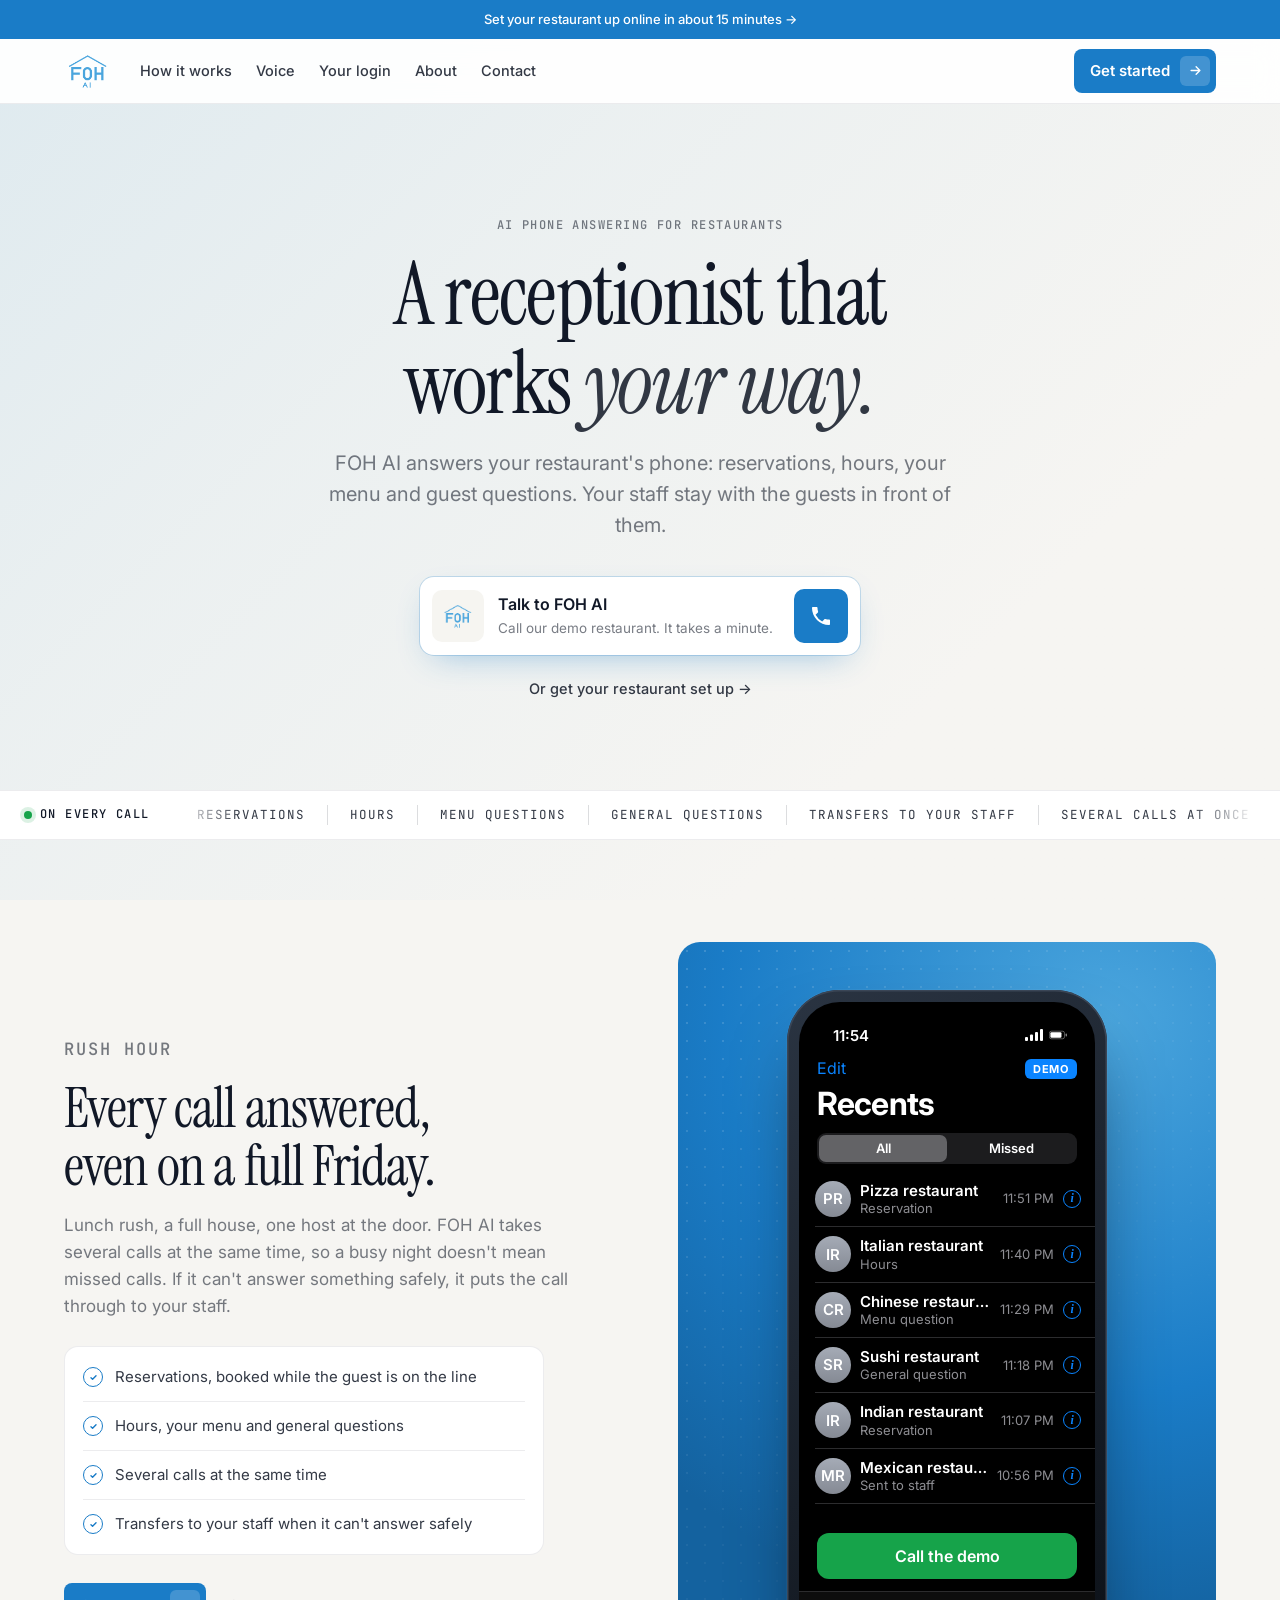
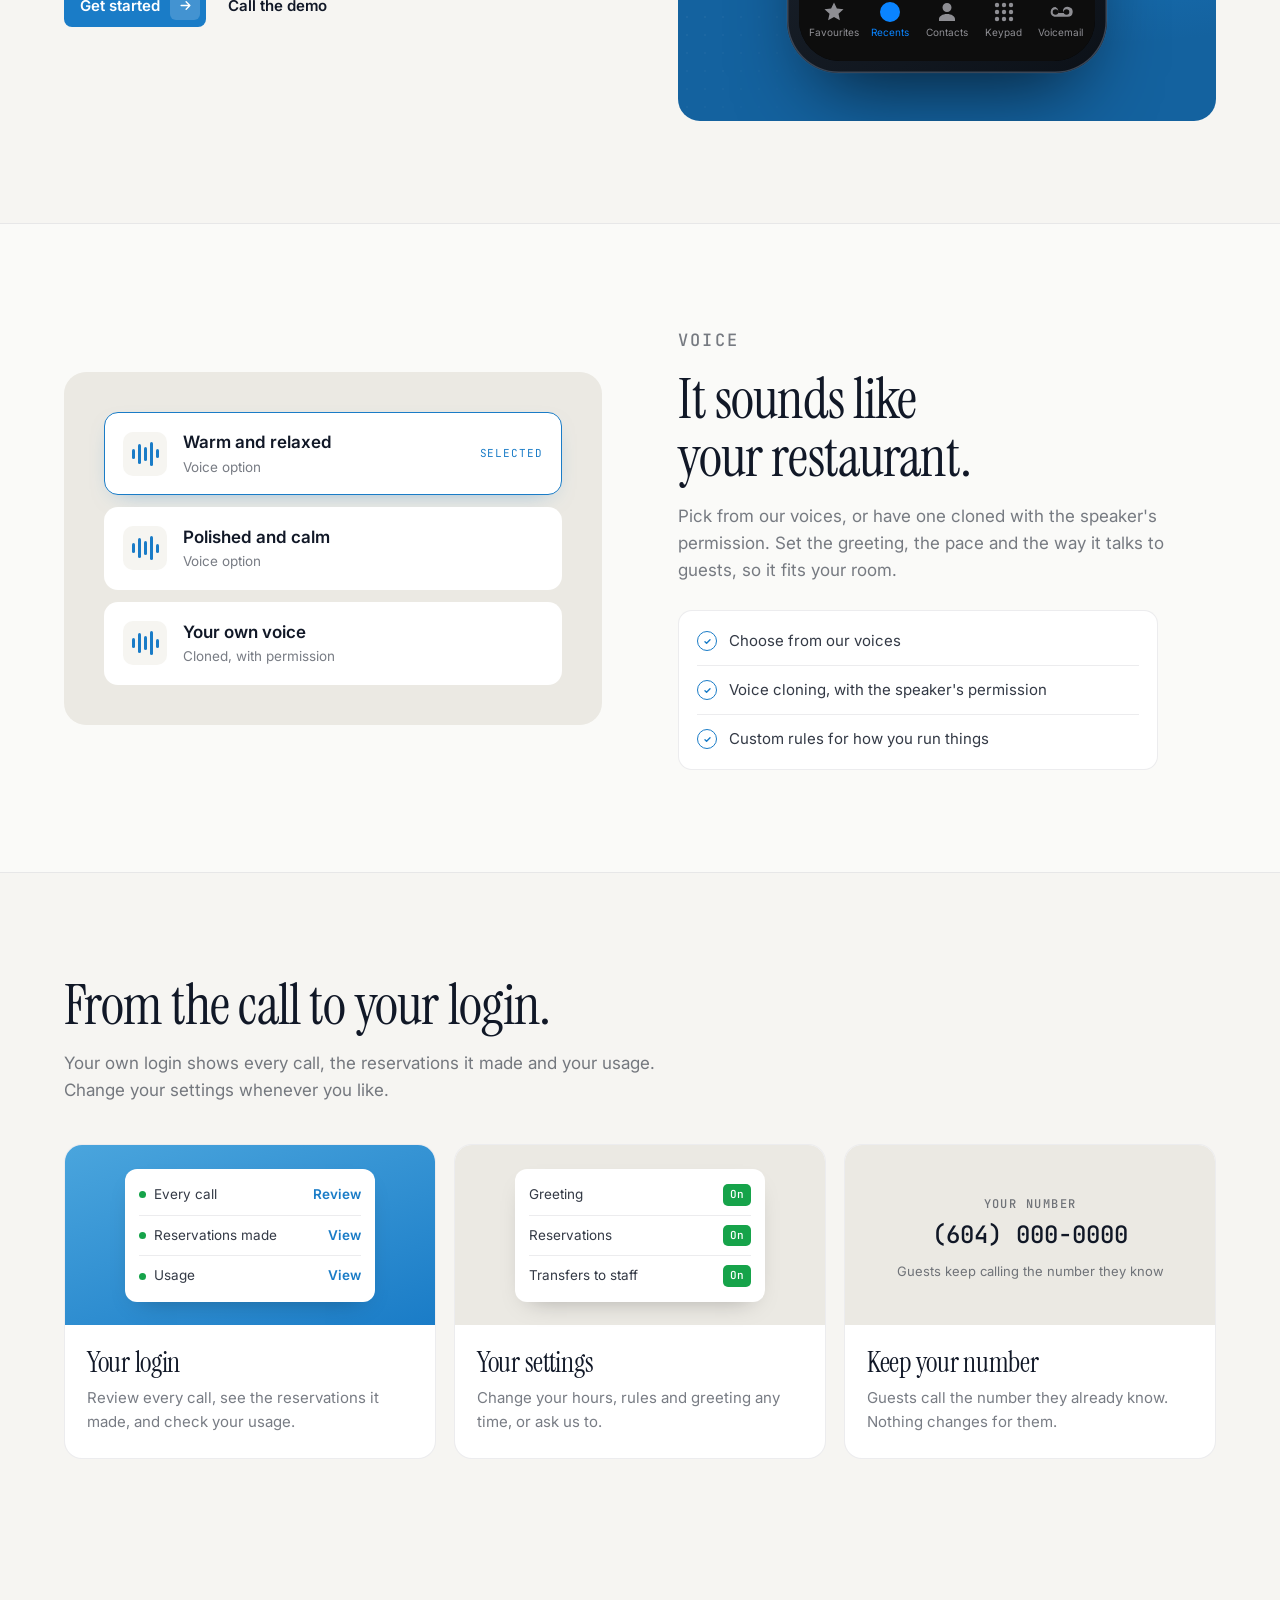
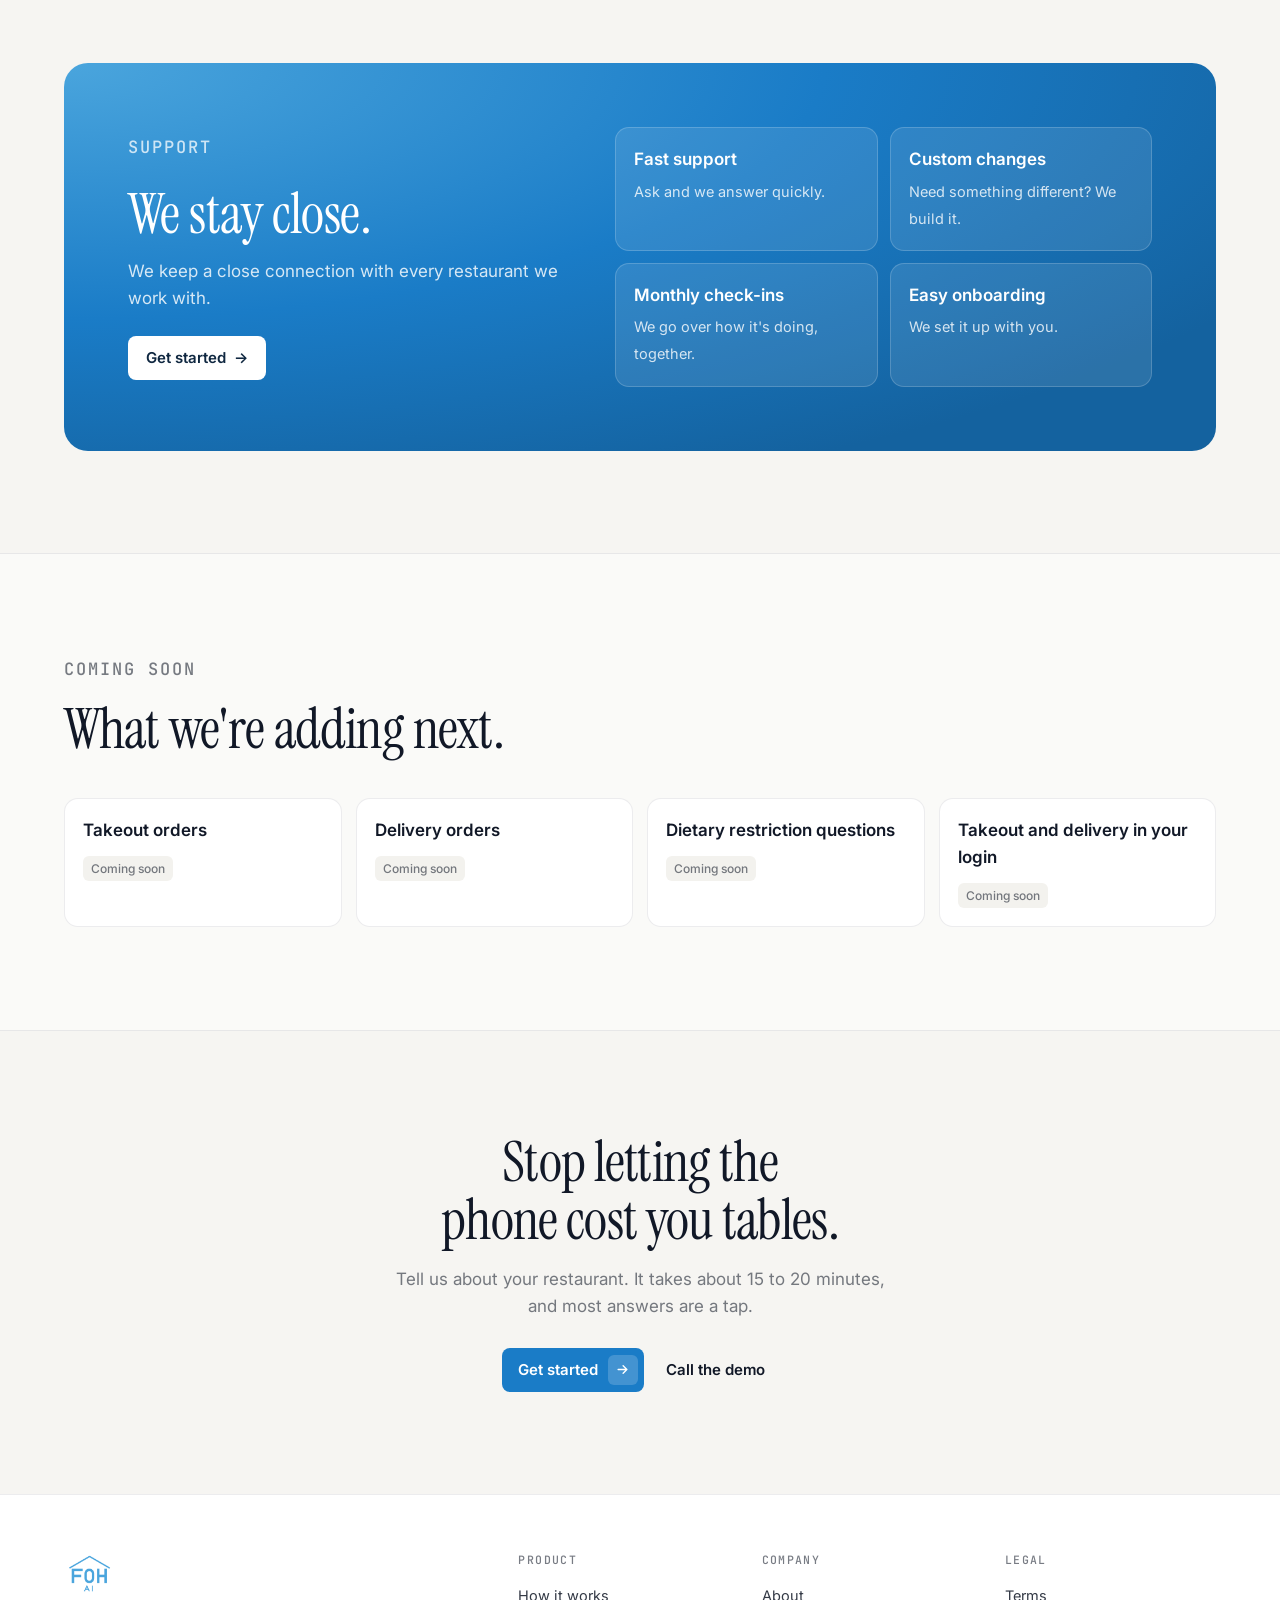
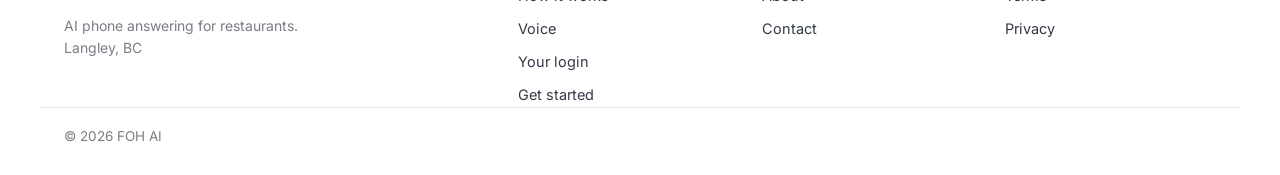
==== index.html @ 963e2838 "Homepage redesign after Maple: centred hero with a call card, running line, rows with check cards be" ====
<!doctype html>
<html lang="en">
<head>
<meta charset="utf-8">
<meta name="viewport" content="width=device-width, initial-scale=1, viewport-fit=cover">
<title>FOH AI | AI phone answering for restaurants</title>
<meta name="description" content="FOH AI answers your restaurant's phone: reservations, hours, your menu and guest questions, in a voice that fits your room, so your staff can focus on the guests in front of them.">
<link rel="icon" type="image/png" href="favicon.png">
<meta property="og:title" content="FOH AI | AI phone answering for restaurants">
<meta property="og:description" content="Reservations, hours, your menu and guest questions, answered every time the phone rings.">
<meta property="og:image" content="https://fohreceptionist.com/logo.png">
<meta name="theme-color" content="#f6f5f2">
<link rel="preconnect" href="https://fonts.googleapis.com">
<link rel="preconnect" href="https://fonts.gstatic.com" crossorigin>
<link rel="stylesheet" href="https://fonts.googleapis.com/css2?family=Inter:wght@300;400;500;600;700&family=JetBrains+Mono:wght@400;500&display=swap">
<link rel="stylesheet" href="style.css">
<link rel="stylesheet" href="home.css">
<script src="tune.js"></script>
</head>
<body class="home">

<a class="announce" href="onboarding.html">Set your restaurant up online in about 15 minutes <span aria-hidden="true">→</span></a>

<header class="hd">
  <div class="hd-in">
    <a class="logo" href="/"><img src="logo-blue.png" alt="FOH AI" width="84" height="70"></a>
    <nav class="hd-nav" id="siteNav" aria-label="Main">
      <a href="#how">How it works</a>
      <a href="#voice">Voice</a>
      <a href="#login">Your login</a>
      <a href="about.html">About</a>
      <a href="contact.html">Contact</a>
    </nav>
    <a class="b-blue hd-cta" href="onboarding.html">Get started <span class="arw" aria-hidden="true"><svg viewBox="0 0 24 24"><path d="M5 12h14M13 6l6 6-6 6"/></svg></span></a>
    <button class="hd-menu" id="menuBtn" type="button" aria-controls="siteNav" aria-expanded="false" aria-label="Open menu"><svg viewBox="0 0 24 24" aria-hidden="true"><path d="M4 7h16M4 12h16M4 17h16"/></svg></button>
  </div>
</header>

<main>
<!-- hero: centred, with the demo card under it -->
<section class="h-hero">
  <div class="in">
    <p class="mono-label">AI phone answering for restaurants</p>
    <h1>A receptionist that works <em>your way.</em></h1>
    <p class="h-sub">FOH AI answers your restaurant's phone: reservations, hours, your menu and guest questions. Your staff stay with the guests in front of them.</p>
    <div class="demo-card">
      <span class="demo-ico" aria-hidden="true"><img src="logo-blue.png" alt="" width="84" height="70"></span>
      <span class="demo-txt"><b>Talk to FOH AI</b><small>Call our demo restaurant. It takes a minute.</small></span>
      <a class="demo-go" data-demo-call href="tel:+17786525367" aria-label="Call the demo"><svg viewBox="0 0 24 24" aria-hidden="true"><path d="M6.6 10.8a15.1 15.1 0 0 0 6.6 6.6l2.2-2.2c.3-.3.7-.4 1-.2 1.1.4 2.3.6 3.6.6.6 0 1 .4 1 1V20c0 .6-.4 1-1 1A17 17 0 0 1 3 4c0-.6.4-1 1-1h3.5c.6 0 1 .4 1 1 0 1.3.2 2.5.6 3.6.1.3 0 .7-.2 1z"/></svg></a>
    </div>
    <a class="h-link" href="onboarding.html">Or get your restaurant set up <span aria-hidden="true">→</span></a>
  </div>
</section>

<!-- what it handles, in a running line -->
<div class="ticker" aria-label="What FOH AI handles">
  <span class="mono-label tk-title"><i aria-hidden="true"></i>On every call</span>
  <div class="tk-track"><div class="tk-run">
    <span>Reservations</span><span>Hours</span><span>Menu questions</span><span>General questions</span><span>Transfers to your staff</span><span>Several calls at once</span>
    <span aria-hidden="true">Reservations</span><span aria-hidden="true">Hours</span><span aria-hidden="true">Menu questions</span><span aria-hidden="true">General questions</span><span aria-hidden="true">Transfers to your staff</span><span aria-hidden="true">Several calls at once</span>
  </div></div>
</div>

<!-- 1: every call, with the demo phone on a blue panel -->
<section class="row-sec" id="how">
  <div class="in two">
    <div class="copy">
      <p class="mono-label">Rush hour</p>
      <h2>Every call answered, even on a full Friday.</h2>
      <p>Lunch rush, a full house, one host at the door. FOH AI takes several calls at the same time, so a busy night doesn't mean missed calls. If it can't answer something safely, it puts the call through to your staff.</p>
      <ul class="check-card">
        <li>Reservations, booked while the guest is on the line</li>
        <li>Hours, your menu and general questions</li>
        <li>Several calls at the same time</li>
        <li>Transfers to your staff when it can't answer safely</li>
      </ul>
      <div class="btn-row"><a class="b-blue" href="onboarding.html">Get started <span class="arw" aria-hidden="true"><svg viewBox="0 0 24 24"><path d="M5 12h14M13 6l6 6-6 6"/></svg></span></a><a class="b-plain" data-demo-call href="tel:+17786525367">Call the demo</a></div>
    </div>

    <div class="blue-panel">
      <div class="phone" role="group" aria-label="Demo phone">
        <div class="screen">
          <div class="status" aria-hidden="true">
            <span class="clock">9:41</span>
            <span class="icons">
              <svg viewBox="0 0 18 12"><rect x="0" y="8" width="3" height="4" rx="1"/><rect x="5" y="5.5" width="3" height="6.5" rx="1"/><rect x="10" y="3" width="3" height="9" rx="1"/><rect x="15" y="0" width="3" height="12" rx="1"/></svg>
              <svg viewBox="0 0 26 12"><rect x=".5" y=".5" width="22" height="11" rx="3" fill="none" stroke="#fff" stroke-opacity=".5"/><rect x="2" y="2" width="16" height="8" rx="1.6"/><rect x="24" y="4" width="2" height="4" rx="1" fill-opacity=".5"/></svg>
            </span>
          </div>
          <div class="view recents" id="viewRecents">
            <div class="rec-top"><span class="edit" aria-hidden="true">Edit</span><span class="demo-pill">Demo</span></div>
            <div class="rec-title">Recents</div>
            <div class="seg" aria-hidden="true"><span class="on">All</span><span>Missed</span></div>
            <ul class="calls" id="calls" aria-label="Recent calls"></ul>
            <div class="call-cta"><a class="btn" id="callDemo" data-demo-call href="tel:+17786525367">Call the demo</a></div>
            <div class="tabbar" aria-hidden="true">
              <span><svg viewBox="0 0 24 24"><path d="m12 2.5 2.9 6 6.6.7-5 4.5 1.4 6.5L12 17l-5.9 3.2 1.4-6.5-5-4.5 6.6-.7z"/></svg>Favourites</span>
              <span class="on"><svg viewBox="0 0 24 24"><path d="M12 2a10 10 0 1 0 0 20 10 10 0 0 0 0-20zm1 10.6V6h-2v7.4l5.1 3.1 1-1.7z"/></svg>Recents</span>
              <span><svg viewBox="0 0 24 24"><path d="M12 12a4.5 4.5 0 1 0 0-9 4.5 4.5 0 0 0 0 9zm0 2c-4.4 0-8 2.2-8 5v2h16v-2c0-2.8-3.6-5-8-5z"/></svg>Contacts</span>
              <span><svg viewBox="0 0 24 24"><circle cx="5" cy="5" r="2.2"/><circle cx="12" cy="5" r="2.2"/><circle cx="19" cy="5" r="2.2"/><circle cx="5" cy="12" r="2.2"/><circle cx="12" cy="12" r="2.2"/><circle cx="19" cy="12" r="2.2"/><circle cx="5" cy="19" r="2.2"/><circle cx="12" cy="19" r="2.2"/><circle cx="19" cy="19" r="2.2"/></svg>Keypad</span>
              <span><svg viewBox="0 0 24 24"><path d="M6.5 7a5 5 0 0 0-1.2 9.8h13.4A5 5 0 1 0 14 10a5 5 0 0 0 1 3h-6a5 5 0 0 0-2.5-6zm0 2.2a2.8 2.8 0 1 1 0 5.6 2.8 2.8 0 0 1 0-5.6zm11 0a2.8 2.8 0 1 1 0 5.6 2.8 2.8 0 0 1 0-5.6z"/></svg>Voicemail</span>
            </div>
          </div>
          <div class="view calling" id="viewCall" hidden>
            <span class="demo-pill">Demo</span>
            <div class="who" id="callWho">Maple and Ember Bistro</div>
            <div class="line">FOH AI receptionist</div>
            <div class="num" id="callNum"></div>
            <div class="hint" id="callHint"></div>
            <div class="btns">
              <button class="round no" type="button" id="callBack"><span class="c"><svg viewBox="0 0 24 24"><path d="M15.4 5.4 14 4l-8 8 8 8 1.4-1.4L8.8 12z"/></svg></span>Back</button>
              <a class="round go" id="callGo" href="#"><span class="c"><svg viewBox="0 0 24 24"><path d="M6.6 10.8a15.1 15.1 0 0 0 6.6 6.6l2.2-2.2c.3-.3.7-.4 1-.2 1.1.4 2.3.6 3.6.6.6 0 1 .4 1 1V20c0 .6-.4 1-1 1A17 17 0 0 1 3 4c0-.6.4-1 1-1h3.5c.6 0 1 .4 1 1 0 1.3.2 2.5.6 3.6.1.3 0 .7-.2 1z"/></svg></span>Call</a>
            </div>
          </div>
        </div>
      </div>
    </div>
  </div>
</section>

<!-- 2: voice -->
<section class="row-sec soft" id="voice">
  <div class="in two flip">
    <div class="copy">
      <p class="mono-label">Voice</p>
      <h2>It sounds like your restaurant.</h2>
      <p>Pick from our voices, or have one cloned with the speaker's permission. Set the greeting, the pace and the way it talks to guests, so it fits your room.</p>
      <ul class="check-card">
        <li>Choose from our voices</li>
        <li>Voice cloning, with the speaker's permission</li>
        <li>Custom rules for how you run things</li>
      </ul>
    </div>
    <div class="grey-panel">
      <div class="voice-list">
        <div class="v-item on"><span class="wave" aria-hidden="true"><i></i><i></i><i></i><i></i><i></i></span><span><b>Warm and relaxed</b><small>Voice option</small></span><span class="v-tag">Selected</span></div>
        <div class="v-item"><span class="wave" aria-hidden="true"><i></i><i></i><i></i><i></i><i></i></span><span><b>Polished and calm</b><small>Voice option</small></span></div>
        <div class="v-item"><span class="wave" aria-hidden="true"><i></i><i></i><i></i><i></i><i></i></span><span><b>Your own voice</b><small>Cloned, with permission</small></span></div>
      </div>
    </div>
  </div>
</section>

<!-- 3: from the call to your login -->
<section class="row-sec" id="login">
  <div class="in">
    <div class="sec-head">
      <h2>From the call to your login.</h2>
      <p>Your own login shows every call, the reservations it made and your usage. Change your settings whenever you like.</p>
    </div>
    <div class="cards3">
      <article class="p-card">
        <div class="p-vis blue"><div class="mini-list"><span><i></i>Every call <em>Review</em></span><span><i></i>Reservations made <em>View</em></span><span><i></i>Usage <em>View</em></span></div></div>
        <h3>Your login</h3><p>Review every call, see the reservations it made, and check your usage.</p>
      </article>
      <article class="p-card">
        <div class="p-vis"><div class="mini-set"><span>Greeting <b>On</b></span><span>Reservations <b>On</b></span><span>Transfers to staff <b>On</b></span></div></div>
        <h3>Your settings</h3><p>Change your hours, rules and greeting any time, or ask us to.</p>
      </article>
      <article class="p-card">
        <div class="p-vis"><div class="mini-num"><span class="mono-label">Your number</span><b>(604) 000-0000</b><small>Guests keep calling the number they know</small></div></div>
        <h3>Keep your number</h3><p>Guests call the number they already know. Nothing changes for them.</p>
      </article>
    </div>
  </div>
</section>

<!-- 4: support, on a blue band like Maple's -->
<section class="row-sec">
  <div class="in">
    <div class="blue-band">
      <div class="bb-copy">
        <p class="mono-label light">Support</p>
        <h2>We stay close.</h2>
        <p>We keep a close connection with every restaurant we work with.</p>
        <a class="b-white" href="onboarding.html">Get started <span aria-hidden="true">→</span></a>
      </div>
      <ul class="bb-list">
        <li><b>Fast support</b><span>Ask and we answer quickly.</span></li>
        <li><b>Custom changes</b><span>Need something different? We build it.</span></li>
        <li><b>Monthly check-ins</b><span>We go over how it's doing, together.</span></li>
        <li><b>Easy onboarding</b><span>We set it up with you.</span></li>
      </ul>
    </div>
  </div>
</section>

<!-- 5: coming soon -->
<section class="row-sec soft">
  <div class="in">
    <div class="sec-head"><p class="mono-label">Coming soon</p><h2>What we're adding next.</h2></div>
    <ul class="soon-grid">
      <li><b>Takeout orders</b><span class="soon">Coming soon</span></li>
      <li><b>Delivery orders</b><span class="soon">Coming soon</span></li>
      <li><b>Dietary restriction questions</b><span class="soon">Coming soon</span></li>
      <li><b>Takeout and delivery in your login</b><span class="soon">Coming soon</span></li>
    </ul>
  </div>
</section>

<section class="row-sec end">
  <div class="in end-in">
    <h2>Stop letting the phone cost you tables.</h2>
    <p>Tell us about your restaurant. It takes about 15 to 20 minutes, and most answers are a tap.</p>
    <div class="btn-row center"><a class="b-blue" href="onboarding.html">Get started <span class="arw" aria-hidden="true"><svg viewBox="0 0 24 24"><path d="M5 12h14M13 6l6 6-6 6"/></svg></span></a><a class="b-plain" data-demo-call href="tel:+17786525367">Call the demo</a></div>
  </div>
</section>
</main>

<footer class="ft">
  <div class="in ft-in">
    <div class="ft-brand"><img src="logo-blue.png" alt="FOH AI" width="84" height="70"><p>AI phone answering for restaurants.<br>Langley, BC</p></div>
    <nav class="ft-col" aria-label="Product"><b>Product</b><a href="#how">How it works</a><a href="#voice">Voice</a><a href="#login">Your login</a><a href="onboarding.html">Get started</a></nav>
    <nav class="ft-col" aria-label="Company"><b>Company</b><a href="about.html">About</a><a href="contact.html">Contact</a></nav>
    <nav class="ft-col" aria-label="Legal"><b>Legal</b><a href="terms.html">Terms</a><a href="privacy.html">Privacy</a></nav>
  </div>
  <div class="in ft-base">&copy; 2026 FOH AI</div>
</footer>

<script src="phone.js"></script>
<script src="site.js"></script>
</body>
</html>
---- style.css ----
/* FOH AI site styles.
   Every colour, font and text strength is a variable here, so the style tester (tune.js, open any page with ?tune)
   can change them live. Text strength: --o-strong (86%) for main writing, --o-soft (57%) for the lines under big titles. */

:root{
  /* colours, light (the default) */
  --page: #f6f5f1;          /* page background: warm off-white */
  --bg: #f6f5f1;
  --bg-2: #efede7;          /* alternate sections */
  --card: #ffffff;          /* cards, inputs, the form */
  --surface: #ffffff;
  --surface-2: #f3f2ee;
  --fg: 17 24 39;           /* text colour as R G B, used with the strengths below */
  --ink: #111827;           /* main buttons, ticked boxes */
  --ink-text: #ffffff;
  --accent: #1f6fa5;        /* links (the logo blue, deep enough to read) */
  --accent-soft: #eaf3fa;
  --accent-ring: rgb(31 111 165 / .18);
  --brand: #4aa5dd;         /* the logo blue */
  --green: #16a34a;         /* progress, call button */
  --good: #16a34a;
  --bad: #d92d20;
  --track: #ebe9e3;
  --line: rgb(var(--fg) / .08);
  --line-2: rgb(var(--fg) / .15);

  /* text strengths */
  --o-strong: .86;
  --o-soft: .57;
  --t-strong: rgb(var(--fg) / var(--o-strong));
  --t-soft: rgb(var(--fg) / var(--o-soft));
  --t-full: rgb(var(--fg) / 1);

  /* fonts: an editorial serif for headlines, a clean sans for reading, the phone's own font on the phone */
  --f-head: "Instrument Serif", "Iowan Old Style", Georgia, serif;
  --f-body: "Inter", system-ui, -apple-system, "Segoe UI", Arial, sans-serif;
  --f-phone: -apple-system, "SF Pro Text", "Inter", system-ui, "Segoe UI", sans-serif;

  --r: 12px; --r-lg: 18px;
  --maxw: 1160px;
  --gutter: max(20px, env(safe-area-inset-left, 0px));
  color-scheme: light;
}
:root[data-theme="dark"]{
  --page: #0b1219; --bg: #0b1219; --bg-2: #0f1822; --card: #121c27; --surface: #121c27; --surface-2: #182533;
  --fg: 255 255 255; --ink: #ffffff; --ink-text: #0b1219; --accent: #6cb8e8; --accent-soft: #15283a; --accent-ring: rgb(108 184 232 / .25);
  --track: #1f2b38;
  color-scheme: dark;
}
@font-face{font-family:"Instrument Serif";src:url("fonts/InstrumentSerif-Regular.woff2") format("woff2");font-weight:400;font-style:normal;font-display:swap}
@font-face{font-family:"Instrument Serif";src:url("fonts/InstrumentSerif-Italic.woff2") format("woff2");font-weight:400;font-style:italic;font-display:swap}

*{box-sizing:border-box}
html{-webkit-text-size-adjust:100%}
body{margin:0;background:var(--page);color:var(--t-strong);font-family:var(--f-body);font-size:17px;line-height:1.6;-webkit-font-smoothing:antialiased}
img,svg{max-width:100%}
a{color:var(--accent)}
h1,h2,h3{font-family:var(--f-head);color:var(--t-full);font-weight:400;letter-spacing:-.01em;line-height:1.04;margin:0 0 14px;text-wrap:balance}
h1 em,h2 em{font-style:italic;color:var(--t-strong)}
h1{font-size:clamp(46px,7vw,84px)}
h2{font-size:clamp(36px,4.6vw,56px)}
h3{font-size:26px;line-height:1.15}
p{margin:0 0 14px}
.soft-text,.lede{color:var(--t-soft)}
.lede{font-size:clamp(18px,2vw,21px);max-width:46ch}
.eyebrow{display:inline-block;font-size:12.5px;font-weight:600;letter-spacing:.1em;text-transform:uppercase;color:var(--t-soft);margin-bottom:16px}
.wrap{max-width:var(--maxw);margin:0 auto;padding-left:var(--gutter);padding-right:max(20px,env(safe-area-inset-right,0px))}
a:focus-visible,button:focus-visible,summary:focus-visible,input:focus-visible,select:focus-visible,textarea:focus-visible,[tabindex]:focus-visible{outline:3px solid var(--accent);outline-offset:3px}

/* buttons */
.btn{display:inline-flex;align-items:center;justify-content:center;gap:8px;min-height:46px;padding:12px 22px;border-radius:10px;border:0;background:var(--ink);color:var(--ink-text);font:500 15.5px/1 var(--f-body);text-decoration:none;cursor:pointer;transition:background .15s,transform .15s,box-shadow .15s;box-shadow:0 1px 2px rgb(16 24 40 / .12)}
.btn:hover{background:color-mix(in srgb,var(--ink) 86%,var(--page))}
.btn:active{transform:translateY(1px)}
.btn.ghost{background:var(--card);color:var(--t-full);box-shadow:inset 0 0 0 1px var(--line-2)}
.btn.ghost:hover{background:rgb(var(--fg) / .06)}
.btn.small{min-height:38px;padding:8px 16px;font-size:14.5px;border-radius:9px}
.btn[disabled],.btn[aria-disabled="true"]{opacity:.4;cursor:not-allowed;filter:none;transform:none}

/* header and footer */
header.site{border-bottom:1px solid var(--line);background:color-mix(in srgb,var(--page) 85%,transparent);backdrop-filter:blur(10px);-webkit-backdrop-filter:blur(10px);position:sticky;top:0;z-index:30}
header.site .bar{display:flex;align-items:center;gap:24px;min-height:68px}
.logo{display:flex;align-items:center}
.logo img{width:54px;height:auto;display:block}
header.site nav{display:flex;gap:26px;margin-left:auto;margin-right:8px}
header.site nav a{color:var(--t-strong);text-decoration:none;font-size:14.5px;font-weight:500}
header.site nav a:hover,header.site nav a[aria-current="page"]{color:var(--t-full)}
footer.site{border-top:1px solid var(--line);padding-block:28px;color:var(--t-soft);font-size:14px}
footer.site .wrap{display:flex;gap:16px;justify-content:space-between;flex-wrap:wrap}
footer.site nav{display:flex;gap:20px}
footer.site a{color:var(--t-soft);text-decoration:none}
footer.site a:hover{color:var(--t-full)}
@media (max-width:760px){
  header.site nav{display:none}
  header.site .bar{justify-content:space-between}
}

/* sections */
section{padding-block:clamp(64px,9vw,112px)}
section.alt{background:var(--bg-2)}
.head{max-width:640px;margin-bottom:40px}
.row{display:grid;grid-template-columns:1fr 1fr;gap:clamp(32px,6vw,80px);align-items:center}
.row > *{min-width:0}
@media (max-width:860px){.row{grid-template-columns:1fr}}

/* hero */
.hero{padding-block:clamp(40px,6vw,80px) clamp(56px,8vw,104px)}
.hero .row{grid-template-columns:1.1fr .9fr}
.hero .actions{display:flex;gap:12px;flex-wrap:wrap;margin-top:28px}
.hero .kinds{margin-top:30px;color:var(--t-soft);font-size:15px}
.hero .kinds b{color:var(--t-full);font-weight:600}
@media (max-width:860px){.hero .row{grid-template-columns:1fr}.hero .phone-wrap{order:2}}

/* ---------- the phone ---------- */
.phone-wrap{display:flex;justify-content:center}
.phone{position:relative;width:min(340px,86vw);aspect-ratio:9/19.2;border-radius:52px;padding:12px;background:linear-gradient(145deg,#2a3442,#0c1118);box-shadow:0 0 0 1.5px #3b4656 inset,0 40px 80px -30px rgb(0 0 0 / .7),0 0 0 1px rgb(255 255 255 / .04)}
.phone::before{content:"";position:absolute;top:22px;left:50%;transform:translateX(-50%);width:31%;height:30px;background:#000;border-radius:20px;z-index:3}
.screen{position:relative;height:100%;border-radius:41px;overflow:hidden;background:#000;color:#fff;font-family:var(--f-phone);font-size:15px;line-height:1.3;display:flex;flex-direction:column}
.status{display:flex;justify-content:space-between;align-items:center;padding:16px 28px 0 34px;height:50px;font-weight:600;font-size:15px;flex:none}
.status .icons{display:flex;gap:6px;align-items:center}
.status svg{width:18px;height:12px;fill:#fff}
.view{position:absolute;inset:50px 0 0 0;display:flex;flex-direction:column;transition:transform .35s ease,opacity .35s ease,visibility 0s}
.view[hidden]{display:flex !important;opacity:0;visibility:hidden;pointer-events:none;transform:translateX(16px);transition:transform .35s ease,opacity .35s ease,visibility 0s .35s}
.rec-top{display:flex;justify-content:space-between;align-items:center;padding:6px 18px 0}
.rec-top .edit{color:#0a84ff;font-size:16px}
.demo-pill{font-size:11px;font-weight:700;letter-spacing:.08em;text-transform:uppercase;background:#0a84ff;color:#fff;padding:3px 8px;border-radius:6px}
.rec-title{font-size:32px;font-weight:700;letter-spacing:-.02em;padding:4px 18px 8px}
.seg{margin:0 18px 8px;display:grid;grid-template-columns:1fr 1fr;background:#1c1c1e;border-radius:9px;padding:2px;font-size:13px;font-weight:600;text-align:center}
.seg span{padding:5px 0;border-radius:7px;color:#fff}
.seg span.on{background:#636366}
.calls{list-style:none;margin:0;padding:0 0 0 16px;overflow:hidden;flex:1}
.calls li{border-bottom:.5px solid #2c2c2e}
.call-row{all:unset;box-sizing:border-box;display:grid;grid-template-columns:36px 1fr auto 18px;gap:9px;align-items:center;width:100%;padding:9px 14px 9px 0;cursor:pointer}
.call-row:focus-visible{outline:2px solid var(--accent);outline-offset:-2px;border-radius:6px}
.call-row:hover .nm{color:#fff}
.av{width:36px;height:36px;border-radius:50%;display:grid;place-items:center;background:linear-gradient(180deg,#a5abb6,#858a94);color:#fff;font-weight:600;font-size:15px}
.nm{display:block;font-weight:600;font-size:15px;color:#fff;white-space:nowrap;overflow:hidden;text-overflow:ellipsis}
.sub{display:block;font-size:13px;color:#8e8e93}
.tm{font-size:13px;color:#8e8e93;white-space:nowrap}
.call-row > span:nth-child(2){min-width:0}
.info{width:18px;height:18px;font-size:11px;border-radius:50%;border:1.5px solid #0a84ff;color:#0a84ff;display:grid;place-items:center;font:italic 700 12px Georgia,serif}
.calls li.new{animation:slidein .55s ease both}
@keyframes slidein{from{opacity:0;transform:translateY(-18px)}to{opacity:1;transform:none}}
.call-cta{margin:10px 18px 12px;flex:none}
.call-cta .btn{width:100%;background:var(--good);color:#fff;min-height:46px;border-radius:12px;font:600 16px var(--f-phone);box-shadow:none}
.tabbar{flex:none;display:grid;grid-template-columns:repeat(5,1fr);padding:8px 6px 22px;border-top:.5px solid #2c2c2e;background:#0d0d0d;font-size:10px;color:#8e8e93;text-align:center}
.tabbar svg{width:24px;height:24px;display:block;margin:0 auto 2px;fill:currentColor}
.tabbar .on{color:#0a84ff}
/* calling view */
.calling{align-items:center;text-align:center;padding:40px 22px 34px;background:radial-gradient(120% 70% at 50% 0%,#29405c 0%,#0b1420 60%,#000 100%)}
.calling .who{font-size:30px;font-weight:600;letter-spacing:-.01em;margin-top:22px}
.calling .line{color:#c7cdd6;font-size:15px;margin-top:6px}
.calling .num{font-size:17px;margin-top:18px;color:#fff;font-variant-numeric:tabular-nums;user-select:all}
.calling .hint{color:#9aa4b2;font-size:13px;margin-top:8px;max-width:24ch}
.calling .btns{margin-top:auto;display:flex;gap:46px;justify-content:center;align-items:flex-start}
.round{display:flex;flex-direction:column;align-items:center;gap:8px;color:#fff;text-decoration:none;font-size:13px;background:none;border:0;cursor:pointer;font-family:var(--f-phone)}
.round span.c{width:70px;height:70px;border-radius:50%;display:grid;place-items:center}
.round.go span.c{background:var(--good)}
.round.no span.c{background:#3a3a3c}
.round svg{width:30px;height:30px;fill:#fff}
@media (prefers-reduced-motion:reduce){.calls li.new{animation:none}.view{transition:none}}

/* features */
.ticks{list-style:none;padding:0;margin:18px 0 0;display:grid;gap:10px}
.ticks li{display:flex;gap:12px;align-items:flex-start;color:var(--t-strong)}
.ticks li::before{content:"";flex:none;width:20px;height:20px;margin-top:3px;border-radius:6px;background:var(--ink) url("data:image/svg+xml,%3Csvg xmlns='http://www.w3.org/2000/svg' viewBox='0 0 24 24' fill='none' stroke='white' stroke-width='3.2' stroke-linecap='round' stroke-linejoin='round'%3E%3Cpath d='m6 12 4 4 8-8'/%3E%3C/svg%3E") center/13px no-repeat}
.cards{display:grid;grid-template-columns:repeat(auto-fit,minmax(240px,1fr));gap:16px;list-style:none;padding:0;margin:0}
.card{background:var(--surface);border:1px solid var(--line);border-radius:var(--r);padding:22px}
.card b{display:block;color:var(--t-full);font-size:18px;margin-bottom:6px;font-weight:600}
.card span,.card p{color:var(--t-soft);font-size:15.5px}
.panel{background:var(--surface);border:1px solid var(--line);border-radius:var(--r-lg);padding:26px}
.voices{display:grid;gap:12px}
.voice{display:flex;align-items:center;gap:14px;background:var(--surface);border:1px solid var(--line);border-radius:var(--r);padding:16px 18px}
.voice.on{border-color:var(--ink);box-shadow:inset 0 0 0 1px var(--ink)}
.voice i{flex:none;width:40px;height:40px;border-radius:50%;background:rgb(var(--fg) / .08);display:grid;place-items:center}
.voice i::before{content:"";width:16px;height:16px;background:var(--accent);clip-path:polygon(0 30%,20% 30%,20% 70%,0 70%,0 30%,30% 15%,40% 15%,40% 85%,30% 85%,30% 15%,50% 0,60% 0,60% 100%,50% 100%,50% 0,70% 20%,80% 20%,80% 80%,70% 80%,70% 20%,90% 35%,100% 35%,100% 65%,90% 65%)}
.voice span{color:var(--t-full);font-weight:600}
.voice small{display:block;color:var(--t-soft);font-weight:400;font-size:14px}
.dash{background:var(--surface);border:1px solid var(--line);border-radius:var(--r-lg);overflow:hidden}
.dash-head{padding:16px 20px;border-bottom:1px solid var(--line);font-weight:600;color:var(--t-full)}
.dash ul{list-style:none;margin:0;padding:6px 20px}
.dash li{display:flex;justify-content:space-between;gap:12px;padding:12px 0;border-bottom:1px solid var(--line)}
.dash li:last-child{border-bottom:0}
.dash em{font-style:normal;color:var(--accent);font-size:15px}
.soon{display:inline-block;font-size:12px;font-weight:500;color:var(--t-soft);background:var(--surface-2);border-radius:6px;padding:3px 8px;white-space:nowrap}
.chips{display:flex;flex-wrap:wrap;gap:10px;list-style:none;padding:0;margin:0}
.chips li{display:flex;align-items:center;gap:10px;background:var(--surface);border:1px solid var(--line);border-radius:12px;padding:12px 16px;color:var(--t-strong)}
.band{text-align:center;background:var(--ink);--fg:255 255 255}
.band h2{color:#fff}
.band .btn{background:#fff;color:#111827}
.band h2{max-width:20ch;margin-inline:auto}
.band p{color:var(--t-soft);max-width:44ch;margin:0 auto 28px}

/* simple pages: about, contact, privacy, terms, 404 */
.page{padding-block:clamp(48px,7vw,88px)}
.page .intro{color:var(--t-soft);font-size:20px;max-width:46ch}
.facts{display:grid;grid-template-columns:repeat(auto-fit,minmax(200px,1fr));gap:14px;margin:32px 0}
.fact{background:var(--surface);border:1px solid var(--line);border-radius:var(--r);padding:18px}
.fact b{display:block;color:var(--t-soft);font-size:13px;font-weight:600;text-transform:uppercase;letter-spacing:.06em}
.fact span{color:var(--t-full);font-size:18px}
.prose{max-width:68ch}
.prose h2{font-size:26px;margin-top:36px}
.prose p,.prose li{color:var(--t-strong)}
.updated{color:var(--t-soft);font-size:14px}
.contacts{display:grid;grid-template-columns:repeat(auto-fit,minmax(260px,1fr));gap:16px;margin-top:32px}
.contacts .card .icon{width:44px;height:44px;border-radius:12px;background:rgb(var(--fg) / .07);display:grid;place-items:center;color:var(--accent);margin-bottom:14px}
.contacts h3{margin-bottom:6px}
.contacts p{color:var(--t-soft)}
.addr{font-weight:600;word-break:break-all}
.actions{display:flex;gap:12px;flex-wrap:wrap;margin-top:24px}

/* Homepage background: a very light shade of the logo blue in the top-left corner (where the logo is),
   fading very gradually to the page colour in the opposite corner. */
body.home{background:linear-gradient(135deg,color-mix(in srgb,var(--brand) 14%,#f6f5f2) 0%,color-mix(in srgb,var(--brand) 6%,#f6f5f2) 35%,#f6f5f2 75%) fixed,#f6f5f2}
@media (hover:none){body.home{background-attachment:scroll}}
:root[data-theme="dark"] body.home{background:var(--page)}
---- home.css ----
/* home.css: the homepage, after Maple's layout (maple.inc): warm off-white page, centred hero with a call card,
   a running line of what it handles, rows of text + check card beside a blue or grey panel, product cards,
   a blue band and a full footer. Phones get their own layout below 900px (header button + menu, everything stacked). */
body.home{--blue:#1a7cc7;--blue-2:#4aa5dd;--panel:#ebe9e3;--mono:"JetBrains Mono",ui-monospace,SFMono-Regular,Menlo,Consolas,monospace}
body.home .in{max-width:1200px;margin:0 auto;padding-left:max(24px,env(safe-area-inset-left,0px));padding-right:max(24px,env(safe-area-inset-right,0px))}
.mono-label{font-family:var(--mono);font-size:12px;font-weight:500;letter-spacing:.12em;text-transform:uppercase;color:var(--t-soft);margin:0 0 16px}
.mono-label.light{color:rgb(255 255 255 / .75)}

/* announcement bar and header */
.announce{display:block;background:var(--blue);color:#fff;text-align:center;font-size:13px;font-weight:500;padding:9px 16px;text-decoration:none}
.announce:hover{background:#166bad}
.hd{position:sticky;top:0;z-index:40;background:rgb(255 255 255 / .92);backdrop-filter:blur(12px);-webkit-backdrop-filter:blur(12px);border-bottom:1px solid var(--line)}
.hd-in{max-width:1200px;margin:0 auto;padding:0 max(24px,env(safe-area-inset-left,0px));height:64px;display:flex;align-items:center;gap:28px}
.hd .logo img{width:48px;height:auto;display:block}
.hd-nav{display:flex;gap:24px;margin-right:auto}
.hd-nav a{color:var(--t-strong);text-decoration:none;font-size:14.5px;font-weight:500}
.hd-nav a:hover{color:var(--t-full)}
.hd-menu{display:none;width:42px;height:42px;border-radius:10px;border:1px solid var(--line-2);background:var(--card);cursor:pointer;align-items:center;justify-content:center}
.hd-menu svg{width:20px;height:20px;fill:none;stroke:var(--t-full);stroke-width:2;stroke-linecap:round}

/* buttons */
.b-blue{display:inline-flex;align-items:center;gap:10px;min-height:44px;padding:0 6px 0 16px;border-radius:8px;background:var(--blue);color:#fff;font:600 15px var(--f-body);text-decoration:none;transition:background .15s}
.b-blue:hover{background:#166bad}
.b-blue .arw{width:30px;height:30px;border-radius:6px;background:rgb(255 255 255 / .18);display:grid;place-items:center}
.b-blue .arw svg{width:15px;height:15px;fill:none;stroke:#fff;stroke-width:2.2;stroke-linecap:round;stroke-linejoin:round}
.b-plain{display:inline-flex;align-items:center;min-height:44px;padding:0 14px;border-radius:8px;color:var(--t-full);font:600 15px var(--f-body);text-decoration:none}
.b-plain:hover{background:rgb(var(--fg) / .06)}
.b-white{display:inline-flex;align-items:center;gap:8px;min-height:44px;padding:0 18px;border-radius:8px;background:#fff;color:#0f2740;font:600 15px var(--f-body);text-decoration:none}
.btn-row{display:flex;gap:8px;flex-wrap:wrap;margin-top:28px}
.btn-row.center{justify-content:center}

/* hero */
.h-hero{padding:clamp(64px,9vw,112px) 0 clamp(56px,7vw,88px);text-align:center}
.h-hero h1{font-size:clamp(46px,7vw,86px);max-width:13ch;margin:0 auto 18px;letter-spacing:-.02em}
.h-sub{font-size:clamp(17px,1.6vw,20px);line-height:1.55;color:var(--t-soft);max-width:50ch;margin:0 auto 36px}
.demo-card{display:flex;align-items:center;gap:14px;max-width:440px;margin:0 auto;padding:12px;background:var(--card);border-radius:14px;text-align:left;box-shadow:0 0 0 1px rgb(26 124 199 / .22),0 12px 34px -14px rgb(26 124 199 / .45)}
.demo-ico{flex:none;width:52px;height:52px;border-radius:10px;background:var(--page);display:grid;place-items:center}
.demo-ico img{width:34px;height:auto}
.demo-txt{flex:1;min-width:0}
.demo-txt b{display:block;font-size:16px;font-weight:600;color:var(--t-full)}
.demo-txt small{display:block;font-size:13.5px;color:var(--t-soft)}
.demo-go{flex:none;width:54px;height:54px;border-radius:10px;background:var(--blue);display:grid;place-items:center;transition:background .15s,transform .15s}
.demo-go:hover{background:#166bad;transform:translateY(-1px)}
.demo-go svg{width:24px;height:24px;fill:#fff}
.h-link{display:inline-block;margin-top:22px;font-size:14.5px;font-weight:500;color:var(--t-strong);text-decoration:none}
.h-link:hover{color:var(--t-full)}

/* running line */
.ticker{display:flex;align-items:center;gap:24px;background:var(--card);border-block:1px solid var(--line);padding:14px max(24px,env(safe-area-inset-left,0px));overflow:hidden}
.tk-title{flex:none;margin:0;color:var(--t-full);display:flex;align-items:center;gap:8px}
.tk-title i{width:8px;height:8px;border-radius:50%;background:var(--green);box-shadow:0 0 0 4px rgb(22 163 74 / .15)}
.tk-track{flex:1;overflow:hidden;-webkit-mask-image:linear-gradient(90deg,transparent,#000 6%,#000 94%,transparent);mask-image:linear-gradient(90deg,transparent,#000 6%,#000 94%,transparent)}
.tk-run{display:flex;width:max-content;animation:tk 38s linear infinite}
.tk-run span{font-family:var(--mono);font-size:12.5px;letter-spacing:.08em;text-transform:uppercase;color:var(--t-strong);padding:0 22px;border-left:1px solid var(--line-2);white-space:nowrap}
@keyframes tk{to{transform:translateX(-50%)}}
@media (prefers-reduced-motion:reduce){.tk-run{animation:none;flex-wrap:wrap}.tk-run span[aria-hidden]{display:none}}

/* rows */
.row-sec{padding:clamp(64px,8vw,104px) 0}
.row-sec.soft{background:rgb(255 255 255 / .45);border-block:1px solid var(--line)}
.two{display:grid;grid-template-columns:1fr 1fr;gap:clamp(40px,6vw,80px);align-items:center}
.two > *{min-width:0}
.two.flip > .copy{order:2}
.copy h2,.sec-head h2,.end h2{font-size:clamp(36px,4.4vw,56px);letter-spacing:-.015em;margin-bottom:16px}
.copy > p{color:var(--t-soft);font-size:17px;max-width:50ch}
.check-card{list-style:none;margin:26px 0 0;padding:6px 18px;background:var(--card);border:1px solid var(--line);border-radius:14px;max-width:480px}
.check-card li{display:flex;gap:12px;align-items:flex-start;padding:12px 0;border-top:1px solid var(--line);font-size:15px;color:var(--t-strong)}
.check-card li:first-child{border-top:0}
.check-card li::before{content:"";flex:none;width:18px;height:18px;margin-top:2px;border-radius:50%;border:1.5px solid var(--blue);background:url("data:image/svg+xml,%3Csvg xmlns='http://www.w3.org/2000/svg' viewBox='0 0 24 24' fill='none' stroke='%231a7cc7' stroke-width='3' stroke-linecap='round' stroke-linejoin='round'%3E%3Cpath d='m6.5 12.5 3.5 3.5 7.5-8'/%3E%3C/svg%3E") center/11px no-repeat}

/* the blue panel the phone sits on */
.blue-panel{position:relative;border-radius:22px;padding:48px 24px;display:flex;justify-content:center;overflow:hidden;background:radial-gradient(120% 80% at 80% 10%,var(--blue-2) 0%,var(--blue) 60%,#14629f 100%)}
.blue-panel::before{content:"";position:absolute;inset:0;background-image:radial-gradient(rgb(255 255 255 / .16) 1.2px,transparent 1.3px);background-size:18px 18px;-webkit-mask-image:linear-gradient(135deg,#000,transparent 70%);mask-image:linear-gradient(135deg,#000,transparent 70%)}
.blue-panel .phone{position:relative;width:min(320px,100%)}
.grey-panel{border-radius:22px;padding:40px;background:var(--panel)}
.voice-list{display:grid;gap:12px}
.v-item{display:flex;align-items:center;gap:16px;background:var(--card);border-radius:14px;padding:16px 18px;border:1px solid transparent}
.v-item.on{border-color:var(--blue);box-shadow:0 8px 24px -14px rgb(26 124 199 / .6)}
.v-item b{display:block;font-weight:600;color:var(--t-full)}
.v-item small{display:block;color:var(--t-soft);font-size:13.5px}
.v-tag{margin-left:auto;font-family:var(--mono);font-size:11px;letter-spacing:.08em;text-transform:uppercase;color:var(--blue)}
.wave{flex:none;display:flex;align-items:center;gap:3px;width:44px;height:44px;border-radius:10px;background:var(--page);justify-content:center}
.wave i{width:3px;border-radius:2px;background:var(--blue);height:10px}
.wave i:nth-child(2){height:20px}.wave i:nth-child(3){height:14px}.wave i:nth-child(4){height:24px}.wave i:nth-child(5){height:9px}
.v-item.on .wave i{animation:wv 1.1s ease-in-out infinite}
.v-item.on .wave i:nth-child(2){animation-delay:.15s}.v-item.on .wave i:nth-child(3){animation-delay:.3s}.v-item.on .wave i:nth-child(4){animation-delay:.45s}.v-item.on .wave i:nth-child(5){animation-delay:.6s}
@keyframes wv{50%{transform:scaleY(.45)}}
@media (prefers-reduced-motion:reduce){.v-item.on .wave i{animation:none}}

/* product cards */
.sec-head{max-width:640px;margin-bottom:40px}
.sec-head p{color:var(--t-soft);font-size:17px}
.cards3{display:grid;grid-template-columns:repeat(3,1fr);gap:18px}
.p-card{background:var(--card);border:1px solid var(--line);border-radius:18px;overflow:hidden;display:flex;flex-direction:column}
.p-card h3{font-size:28px;margin:22px 22px 6px}
.p-card p{color:var(--t-soft);font-size:15px;margin:0 22px 24px}
.p-vis{height:180px;background:var(--panel);display:grid;place-items:center;padding:20px}
.p-vis.blue{background:linear-gradient(160deg,var(--blue-2),var(--blue))}
.mini-list,.mini-set{width:100%;max-width:250px;background:var(--card);border-radius:12px;padding:6px 14px;box-shadow:0 10px 24px -14px rgb(0 0 0 / .35)}
.mini-list span,.mini-set span{display:flex;align-items:center;gap:8px;padding:9px 0;border-top:1px solid var(--line);font-size:13.5px;color:var(--t-strong)}
.mini-list span:first-child,.mini-set span:first-child{border-top:0}
.mini-list i{width:7px;height:7px;border-radius:50%;background:var(--green)}
.mini-list em{margin-left:auto;font-style:normal;color:var(--blue);font-weight:600}
.mini-set b{margin-left:auto;font-family:var(--mono);font-size:11px;font-weight:500;color:#fff;background:var(--green);border-radius:5px;padding:2px 7px}
.mini-num{text-align:center}
.mini-num .mono-label{margin-bottom:8px}
.mini-num b{display:block;font-family:var(--mono);font-size:24px;font-weight:500;color:var(--t-full)}
.mini-num small{display:block;margin-top:6px;color:var(--t-soft);font-size:13px}

/* blue band */
.blue-band{border-radius:24px;padding:clamp(32px,5vw,64px);display:grid;grid-template-columns:1fr 1.2fr;gap:40px;align-items:center;color:#fff;background:radial-gradient(120% 120% at 0% 0%,var(--blue-2),var(--blue) 55%,#14629f)}
.blue-band h2{color:#fff;font-size:clamp(36px,4.4vw,56px)}
.blue-band p{color:rgb(255 255 255 / .82);font-size:17px;margin-bottom:24px}
.bb-list{list-style:none;margin:0;padding:0;display:grid;grid-template-columns:1fr 1fr;gap:12px}
.bb-list li{background:rgb(255 255 255 / .1);border:1px solid rgb(255 255 255 / .18);border-radius:14px;padding:18px}
.bb-list b{display:block;font-weight:600;margin-bottom:4px}
.bb-list span{color:rgb(255 255 255 / .8);font-size:14.5px}

/* coming soon */
.soon-grid{list-style:none;margin:0;padding:0;display:grid;grid-template-columns:repeat(4,1fr);gap:14px}
.soon-grid li{background:var(--card);border:1px solid var(--line);border-radius:14px;padding:18px;display:flex;flex-direction:column;gap:12px;align-items:flex-start}
.soon-grid b{font-weight:600;color:var(--t-full)}

/* end */
.end-in{text-align:center}
.end h2{max-width:18ch;margin-inline:auto}
.end p{color:var(--t-soft);font-size:17px;max-width:46ch;margin:0 auto}

/* footer */
.ft{background:var(--card);border-top:1px solid var(--line);padding-top:56px}
.ft-in{display:grid;grid-template-columns:2fr 1fr 1fr 1fr;gap:32px}
.ft-brand img{width:52px;height:auto}
.ft-brand p{color:var(--t-soft);font-size:14px;margin-top:12px}
.ft-col{display:flex;flex-direction:column;gap:10px}
.ft-col b{font-family:var(--mono);font-size:11.5px;font-weight:500;letter-spacing:.12em;text-transform:uppercase;color:var(--t-soft);margin-bottom:4px}
.ft-col a{color:var(--t-strong);text-decoration:none;font-size:14.5px}
.ft-col a:hover{color:var(--t-full)}
.ft-base{border-top:1px solid var(--line);margin-top:40px;padding-top:18px;padding-bottom:28px;color:var(--t-soft);font-size:13.5px}

/* ---------- tablets ---------- */
@media (max-width:1060px){
  .cards3{grid-template-columns:1fr 1fr}
  .soon-grid{grid-template-columns:1fr 1fr}
  .blue-band{grid-template-columns:1fr}
}

/* ---------- phones: their own layout ---------- */
@media (max-width:900px){
  .hd-in{height:60px;gap:10px}
  .hd .logo{margin-right:auto}
  .hd-menu{display:inline-flex}
  .hd-cta{min-height:40px;font-size:14.5px;padding-left:14px}
  .hd-cta .arw{width:26px;height:26px}
  .hd-nav{display:none;position:absolute;left:0;right:0;top:100%;flex-direction:column;gap:0;background:var(--card);border-bottom:1px solid var(--line);box-shadow:0 18px 30px -18px rgb(0 0 0 / .25);padding:8px max(24px,env(safe-area-inset-left,0px)) 16px;margin:0}
  .hd-nav.open{display:flex}
  .hd-nav a{padding:14px 0;border-top:1px solid var(--line);font-size:16px}
  .hd-nav a:first-child{border-top:0}
  .two,.two.flip{grid-template-columns:1fr;gap:36px}
  .two.flip > .copy{order:0}
  .check-card{max-width:none}
  .ft-in{grid-template-columns:1fr 1fr}
  .ft-brand{grid-column:1 / -1}
}
@media (max-width:560px){
  body.home .in{padding-left:max(20px,env(safe-area-inset-left,0px));padding-right:max(20px,env(safe-area-inset-right,0px))}
  .announce{font-size:12.5px}
  .hd .logo img{width:42px}
  .h-hero{padding-top:48px;text-align:center}
  .h-hero h1{font-size:clamp(42px,12vw,54px)}
  .h-sub{font-size:17px;margin-bottom:28px}
  .demo-card{padding:10px}
  .demo-ico{width:46px;height:46px}
  .demo-go{width:50px;height:50px}
  .ticker{flex-direction:column;align-items:flex-start;gap:10px;padding:14px 20px}
  .tk-track{width:100%}
  .row-sec{padding:56px 0}
  .copy h2,.sec-head h2,.end h2,.blue-band h2{font-size:clamp(34px,10vw,42px)}
  .btn-row{flex-direction:column;align-items:stretch}
  .btn-row .b-blue{justify-content:space-between}
  .btn-row .b-plain{justify-content:center;border:1px solid var(--line-2)}
  .blue-panel{padding:32px 16px;border-radius:18px}
  .blue-panel .phone{width:min(300px,100%)}
  .grey-panel{padding:16px;border-radius:18px}
  .cards3,.soon-grid,.bb-list{grid-template-columns:1fr}
  .p-vis{height:160px}
  .blue-band{border-radius:18px}
  .ft{padding-top:40px}
}
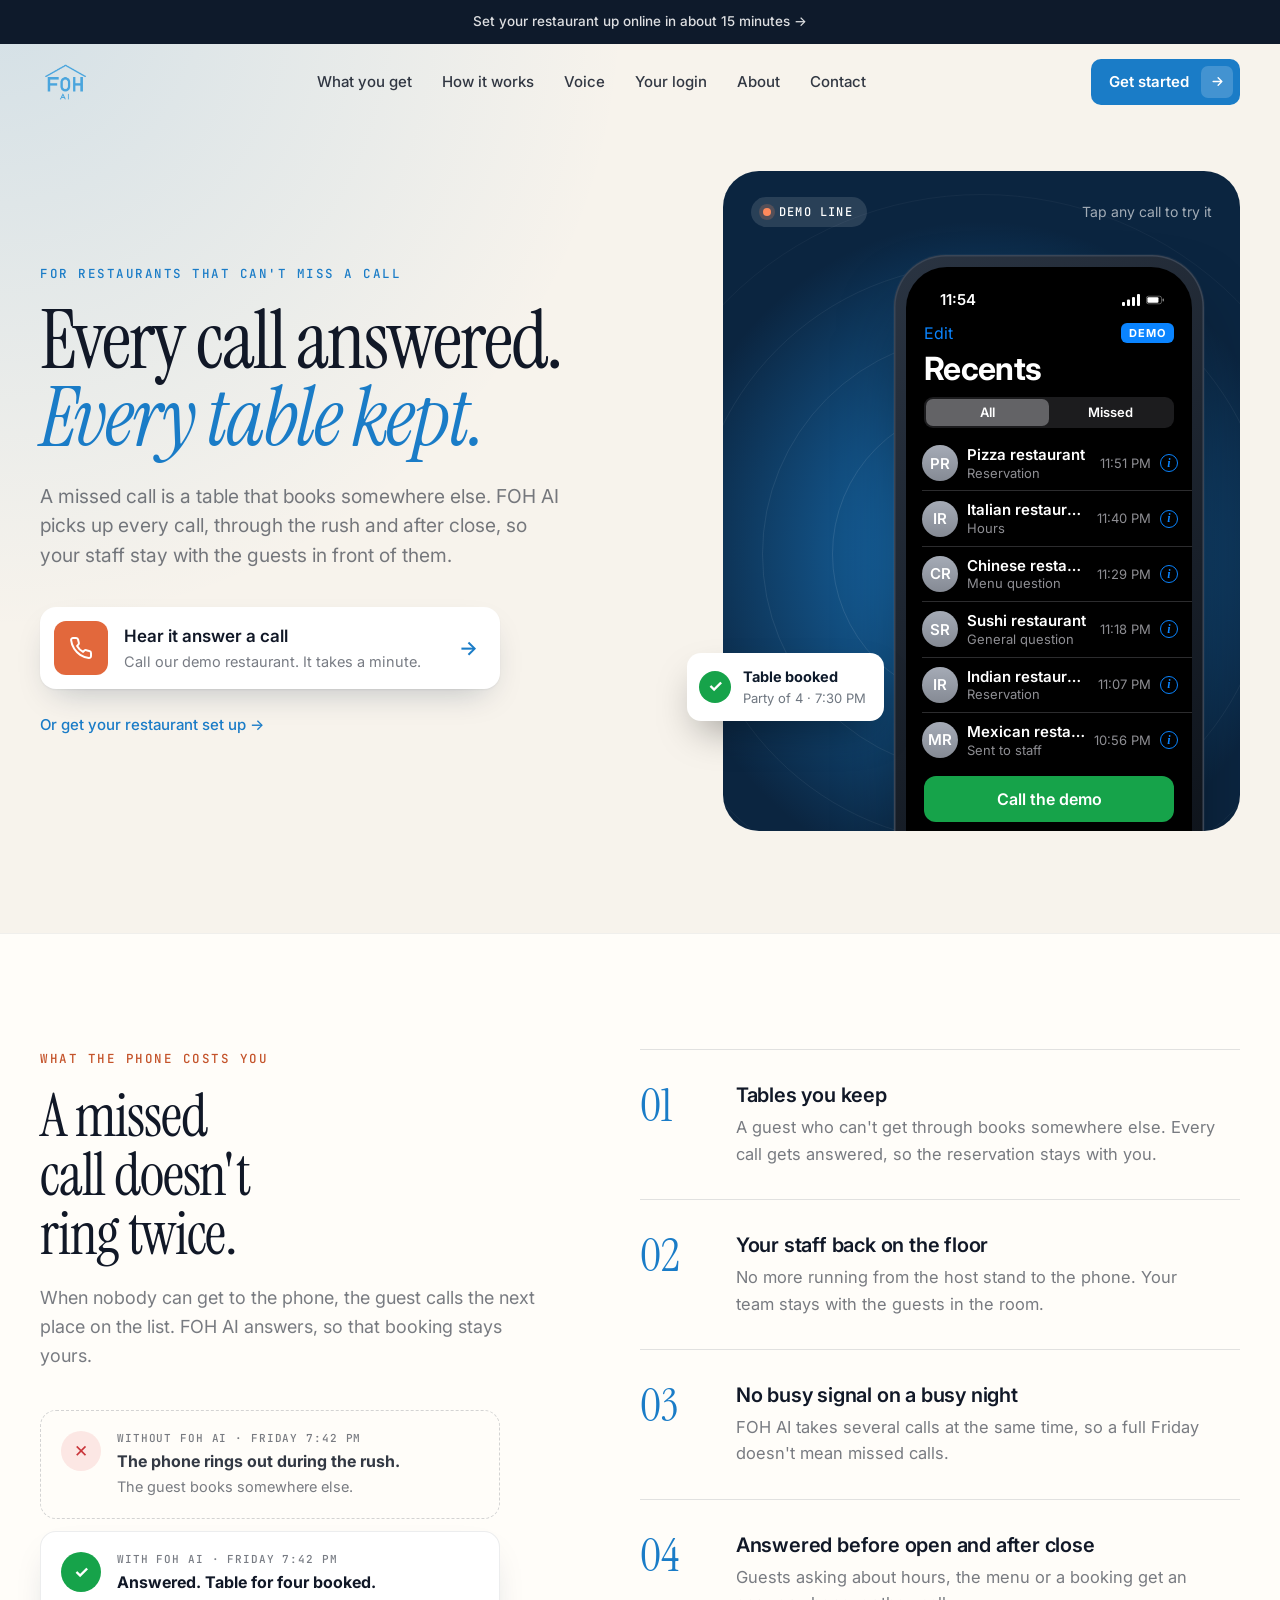
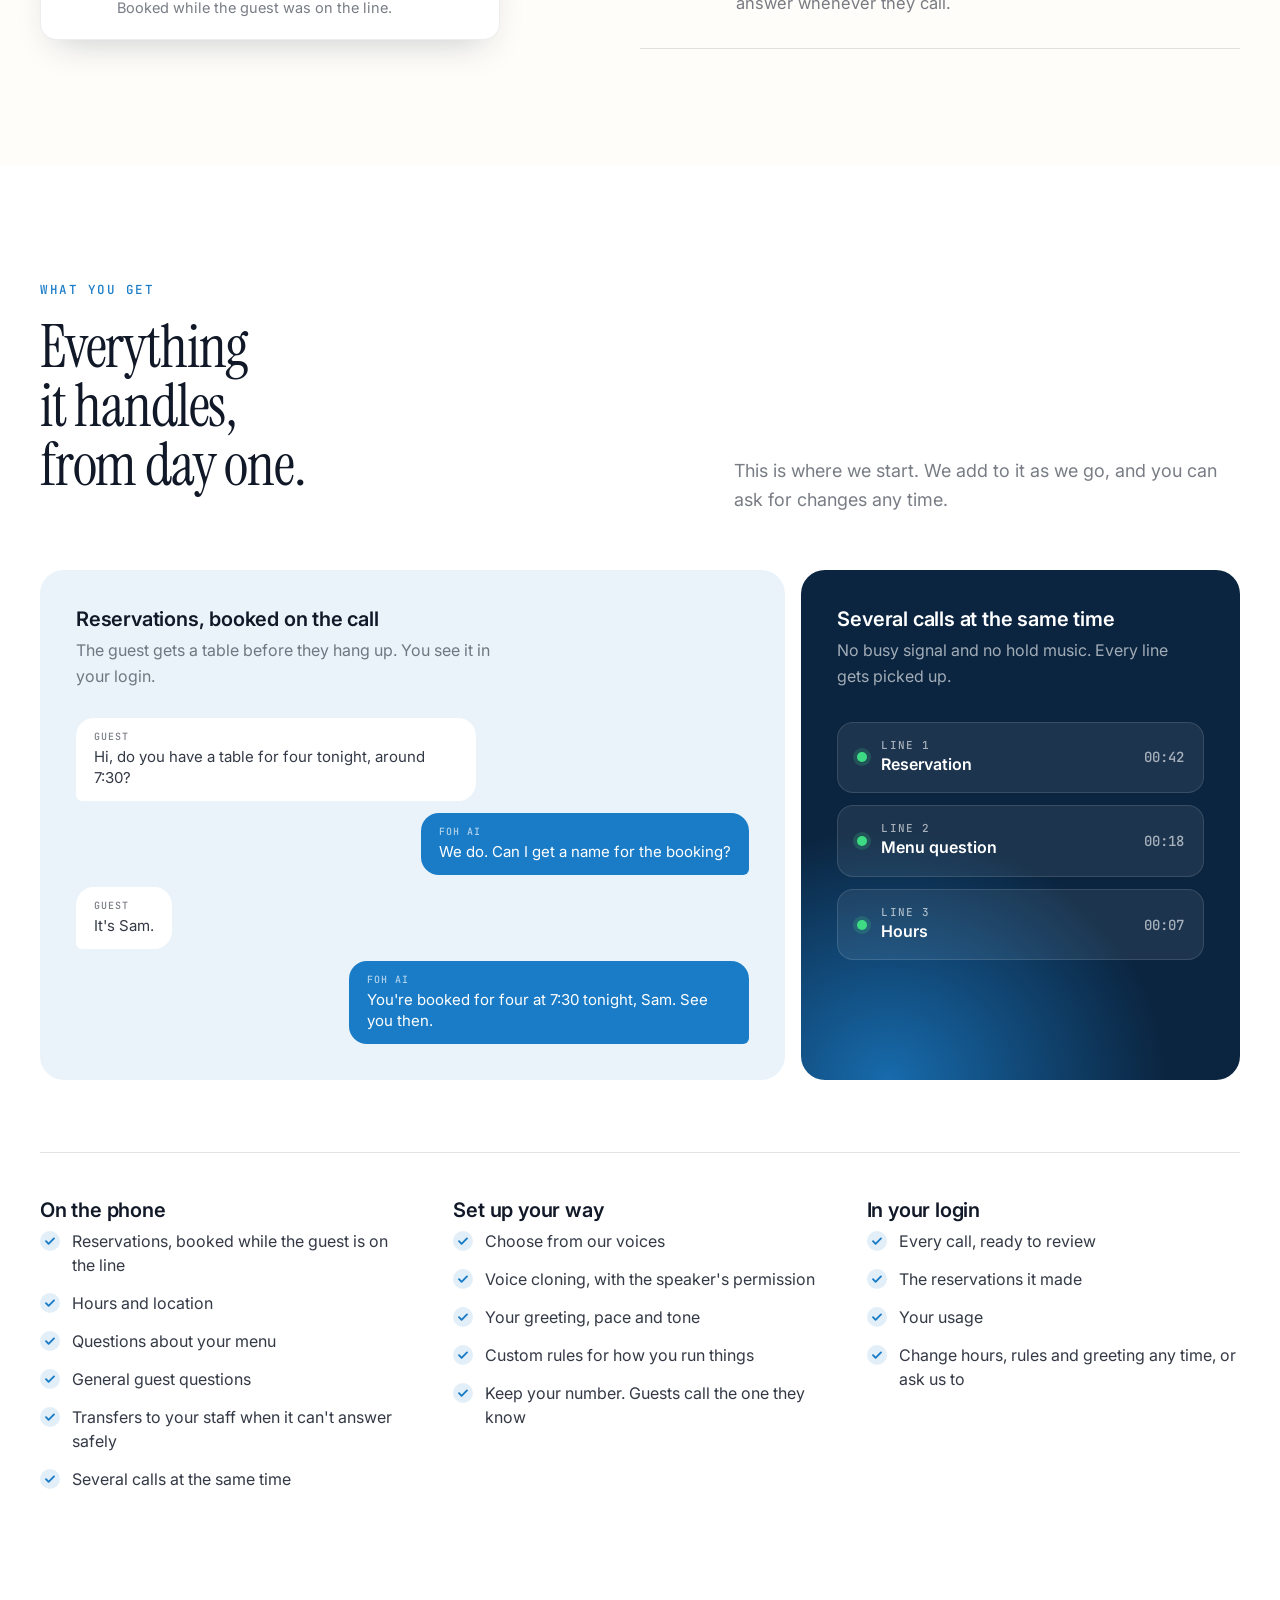
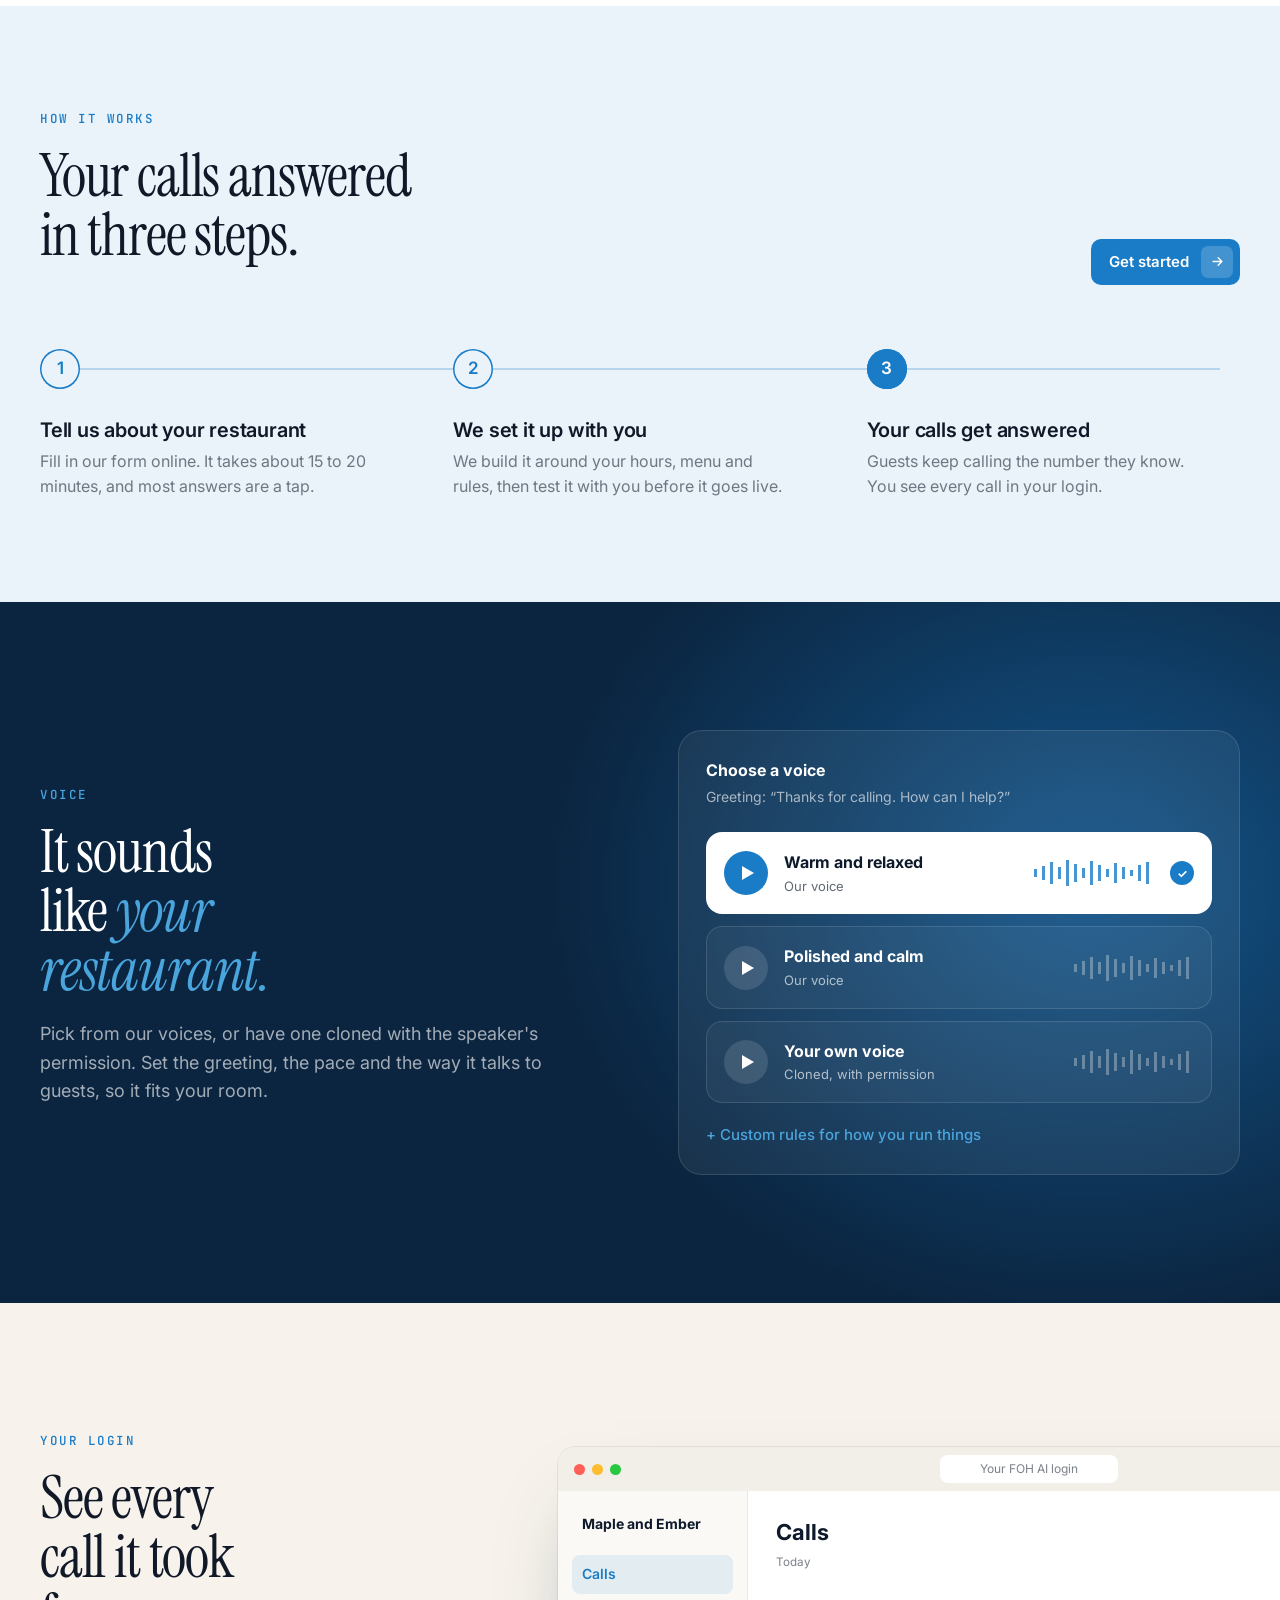
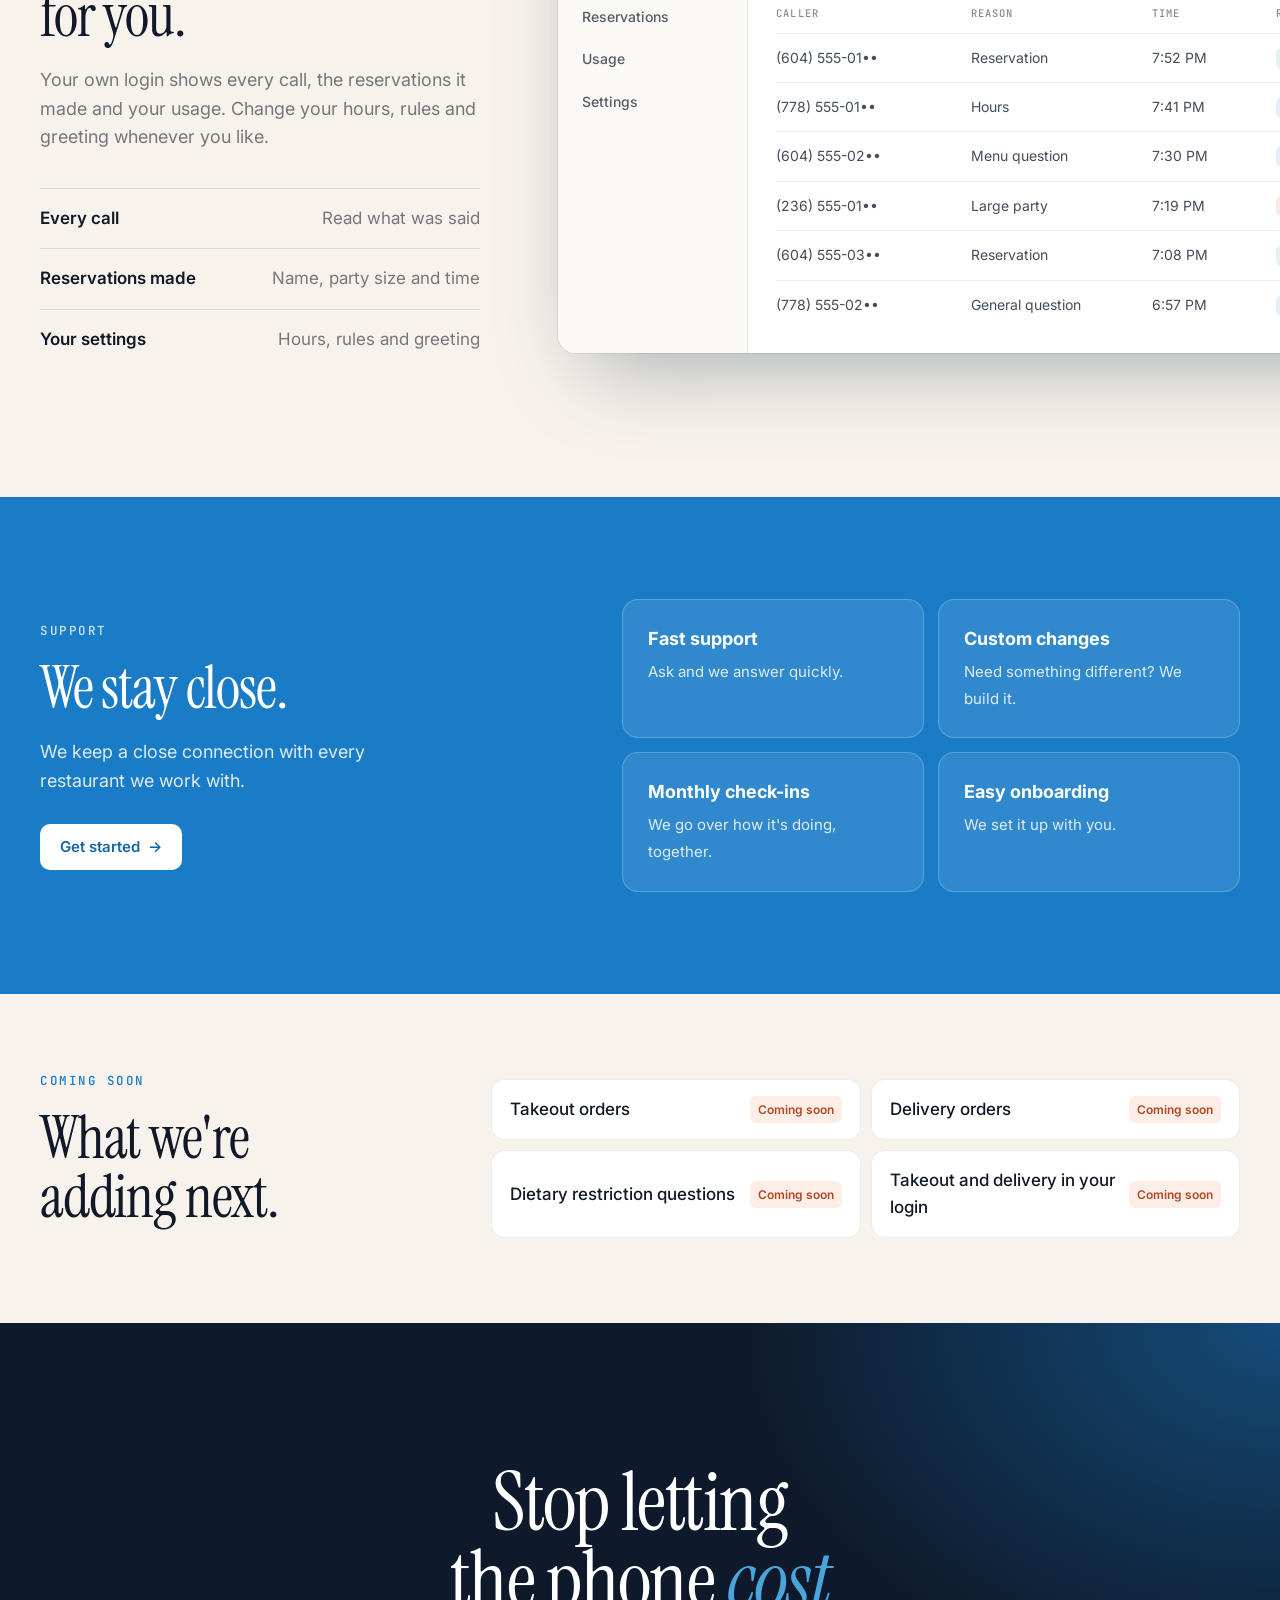
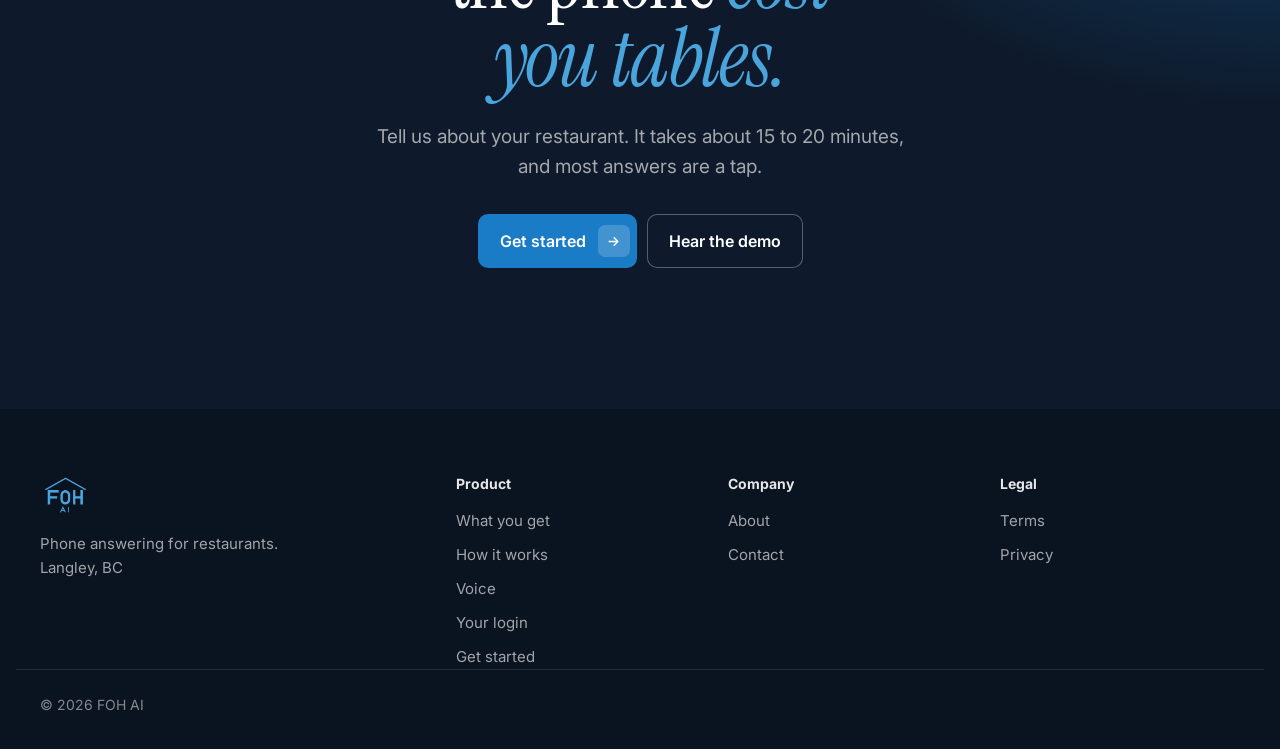
==== commit 41b6821a: "Homepage: outcome-led redesign (every call answered, every table kept), full features list, varied s" ====
--- a/index.html
+++ b/index.html
@@ -3,16 +3,16 @@
 <head>
 <meta charset="utf-8">
 <meta name="viewport" content="width=device-width, initial-scale=1, viewport-fit=cover">
-<title>FOH AI | AI phone answering for restaurants</title>
-<meta name="description" content="FOH AI answers your restaurant's phone: reservations, hours, your menu and guest questions, in a voice that fits your room, so your staff can focus on the guests in front of them.">
+<title>FOH AI | Every restaurant call answered</title>
+<meta name="description" content="A missed call is a table that books somewhere else. FOH AI answers every call for your restaurant, through the rush and after close: reservations, hours, menu and guest questions.">
 <link rel="icon" type="image/png" href="favicon.png">
-<meta property="og:title" content="FOH AI | AI phone answering for restaurants">
-<meta property="og:description" content="Reservations, hours, your menu and guest questions, answered every time the phone rings.">
+<meta property="og:title" content="FOH AI | Every call answered. Every table kept.">
+<meta property="og:description" content="FOH AI answers every call for your restaurant, so your staff stay with the guests in front of them.">
 <meta property="og:image" content="https://fohreceptionist.com/logo.png">
-<meta name="theme-color" content="#f6f5f2">
+<meta name="theme-color" content="#0e1a2b">
 <link rel="preconnect" href="https://fonts.googleapis.com">
 <link rel="preconnect" href="https://fonts.gstatic.com" crossorigin>
-<link rel="stylesheet" href="https://fonts.googleapis.com/css2?family=Inter:wght@300;400;500;600;700&family=JetBrains+Mono:wght@400;500&display=swap">
+<link rel="stylesheet" href="https://fonts.googleapis.com/css2?family=Inter:wght@400;500;600;700&family=JetBrains+Mono:wght@500&display=swap">
 <link rel="stylesheet" href="style.css">
 <link rel="stylesheet" href="home.css">
 <script src="tune.js"></script>
@@ -25,6 +25,7 @@
   <div class="hd-in">
     <a class="logo" href="/"><img src="logo-blue.png" alt="FOH AI" width="84" height="70"></a>
     <nav class="hd-nav" id="siteNav" aria-label="Main">
+      <a href="#features">What you get</a>
       <a href="#how">How it works</a>
       <a href="#voice">Voice</a>
       <a href="#login">Your login</a>
@@ -37,47 +38,25 @@
 </header>
 
 <main>
-<!-- hero: centred, with the demo card under it -->
-<section class="h-hero">
-  <div class="in">
-    <p class="mono-label">AI phone answering for restaurants</p>
-    <h1>A receptionist that works <em>your way.</em></h1>
-    <p class="h-sub">FOH AI answers your restaurant's phone: reservations, hours, your menu and guest questions. Your staff stay with the guests in front of them.</p>
-    <div class="demo-card">
-      <span class="demo-ico" aria-hidden="true"><img src="logo-blue.png" alt="" width="84" height="70"></span>
-      <span class="demo-txt"><b>Talk to FOH AI</b><small>Call our demo restaurant. It takes a minute.</small></span>
-      <a class="demo-go" data-demo-call href="tel:+17786525367" aria-label="Call the demo"><svg viewBox="0 0 24 24" aria-hidden="true"><path d="M6.6 10.8a15.1 15.1 0 0 0 6.6 6.6l2.2-2.2c.3-.3.7-.4 1-.2 1.1.4 2.3.6 3.6.6.6 0 1 .4 1 1V20c0 .6-.4 1-1 1A17 17 0 0 1 3 4c0-.6.4-1 1-1h3.5c.6 0 1 .4 1 1 0 1.3.2 2.5.6 3.6.1.3 0 .7-.2 1z"/></svg></a>
-    </div>
-    <a class="h-link" href="onboarding.html">Or get your restaurant set up <span aria-hidden="true">→</span></a>
-  </div>
-</section>
-
-<!-- what it handles, in a running line -->
-<div class="ticker" aria-label="What FOH AI handles">
-  <span class="mono-label tk-title"><i aria-hidden="true"></i>On every call</span>
-  <div class="tk-track"><div class="tk-run">
-    <span>Reservations</span><span>Hours</span><span>Menu questions</span><span>General questions</span><span>Transfers to your staff</span><span>Several calls at once</span>
-    <span aria-hidden="true">Reservations</span><span aria-hidden="true">Hours</span><span aria-hidden="true">Menu questions</span><span aria-hidden="true">General questions</span><span aria-hidden="true">Transfers to your staff</span><span aria-hidden="true">Several calls at once</span>
-  </div></div>
-</div>
-
-<!-- 1: every call, with the demo phone on a blue panel -->
-<section class="row-sec" id="how">
-  <div class="in two">
-    <div class="copy">
-      <p class="mono-label">Rush hour</p>
-      <h2>Every call answered, even on a full Friday.</h2>
-      <p>Lunch rush, a full house, one host at the door. FOH AI takes several calls at the same time, so a busy night doesn't mean missed calls. If it can't answer something safely, it puts the call through to your staff.</p>
-      <ul class="check-card">
-        <li>Reservations, booked while the guest is on the line</li>
-        <li>Hours, your menu and general questions</li>
-        <li>Several calls at the same time</li>
-        <li>Transfers to your staff when it can't answer safely</li>
-      </ul>
-      <div class="btn-row"><a class="b-blue" href="onboarding.html">Get started <span class="arw" aria-hidden="true"><svg viewBox="0 0 24 24"><path d="M5 12h14M13 6l6 6-6 6"/></svg></span></a><a class="b-plain" data-demo-call href="tel:+17786525367">Call the demo</a></div>
-    </div>
-
-    <div class="blue-panel">
+<!-- hero: the outcome on the left, the demo phone on a deep-blue stage on the right -->
+<section class="hero2">
+  <div class="in hero-grid">
+    <div class="hero-copy">
+      <p class="mono-label">For restaurants that can't miss a call</p>
+      <h1><span>Every call answered.</span> <em><span>Every table kept.</span></em></h1>
+      <p class="h-sub">A missed call is a table that books somewhere else. FOH AI picks up every call, through the rush and after close, so your staff stay with the guests in front of them.</p>
+      <a class="demo-card" data-demo-call href="tel:+17786525367">
+        <span class="demo-ico" aria-hidden="true"><svg viewBox="0 0 24 24"><path d="M22 16.9v3a2 2 0 0 1-2.2 2 19.8 19.8 0 0 1-8.6-3.1 19.5 19.5 0 0 1-6-6A19.8 19.8 0 0 1 2.1 4.2 2 2 0 0 1 4.1 2h3a2 2 0 0 1 2 1.7c.1 1 .4 1.9.7 2.8a2 2 0 0 1-.5 2.1L8.1 9.9a16 16 0 0 0 6 6l1.3-1.3a2 2 0 0 1 2.1-.4c.9.3 1.8.6 2.8.7a2 2 0 0 1 1.7 2z"/></svg></span>
+        <span class="demo-txt"><b>Hear it answer a call</b><small>Call our demo restaurant. It takes a minute.</small></span>
+        <span class="demo-arw" aria-hidden="true">→</span>
+      </a>
+      <a class="h-link" href="onboarding.html">Or get your restaurant set up <span aria-hidden="true">→</span></a>
+    </div>
+
+    <div class="stage-wrap">
+    <div class="stage">
+      <div class="rings" aria-hidden="true"><i></i><i></i><i></i><i></i></div>
+      <div class="stage-top"><span class="live"><i aria-hidden="true"></i>Demo line</span><span class="stage-hint">Tap any call to try it</span></div>
       <div class="phone" role="group" aria-label="Demo phone">
         <div class="screen">
           <div class="status" aria-hidden="true">
@@ -115,102 +94,200 @@
         </div>
       </div>
     </div>
-  </div>
-</section>
-
-<!-- 2: voice -->
-<section class="row-sec soft" id="voice">
-  <div class="in two flip">
-    <div class="copy">
-      <p class="mono-label">Voice</p>
-      <h2>It sounds like your restaurant.</h2>
-      <p>Pick from our voices, or have one cloned with the speaker's permission. Set the greeting, the pace and the way it talks to guests, so it fits your room.</p>
-      <ul class="check-card">
+      <div class="float-card" aria-hidden="true"><span class="ok">✓</span><span><b>Table booked</b><small>Party of 4 · 7:30 PM</small></span></div>
+    </div>
+  </div>
+</section>
+
+<!-- what a missed call costs -->
+<section class="cost" id="savings">
+  <div class="in cost-grid">
+    <div class="cost-left">
+      <p class="mono-label ember">What the phone costs you</p>
+      <h2>A missed call doesn't ring twice.</h2>
+      <p class="soft">When nobody can get to the phone, the guest calls the next place on the list. FOH AI answers, so that booking stays yours.</p>
+      <div class="tickets">
+        <div class="ticket bad"><span class="t-ico" aria-hidden="true">✕</span><span><small>Without FOH AI · Friday 7:42 PM</small><b>The phone rings out during the rush.</b><em>The guest books somewhere else.</em></span></div>
+        <div class="ticket good"><span class="t-ico" aria-hidden="true">✓</span><span><small>With FOH AI · Friday 7:42 PM</small><b>Answered. Table for four booked.</b><em>Booked while the guest was on the line.</em></span></div>
+      </div>
+    </div>
+    <ol class="outcomes">
+      <li><span class="n">01</span><div><h3>Tables you keep</h3><p>A guest who can't get through books somewhere else. Every call gets answered, so the reservation stays with you.</p></div></li>
+      <li><span class="n">02</span><div><h3>Your staff back on the floor</h3><p>No more running from the host stand to the phone. Your team stays with the guests in the room.</p></div></li>
+      <li><span class="n">03</span><div><h3>No busy signal on a busy night</h3><p>FOH AI takes several calls at the same time, so a full Friday doesn't mean missed calls.</p></div></li>
+      <li><span class="n">04</span><div><h3>Answered before open and after close</h3><p>Guests asking about hours, the menu or a booking get an answer whenever they call.</p></div></li>
+    </ol>
+  </div>
+</section>
+
+<!-- features: what it does today -->
+<section class="feat" id="features">
+  <div class="in">
+    <div class="feat-head">
+      <div><p class="mono-label">What you get</p><h2>Everything it handles, from day one.</h2></div>
+      <p class="soft">This is where we start. We add to it as we go, and you can ask for changes any time.</p>
+    </div>
+    <div class="bento">
+      <article class="tile convo">
+        <h3>Reservations, booked on the call</h3>
+        <p>The guest gets a table before they hang up. You see it in your login.</p>
+        <div class="bubbles" aria-label="Example of a booking call">
+          <div class="bub g"><small>Guest</small>Hi, do you have a table for four tonight, around 7:30?</div>
+          <div class="bub a"><small>FOH AI</small>We do. Can I get a name for the booking?</div>
+          <div class="bub g"><small>Guest</small>It's Sam.</div>
+          <div class="bub a"><small>FOH AI</small>You're booked for four at 7:30 tonight, Sam. See you then.</div>
+        </div>
+      </article>
+      <article class="tile lines">
+        <h3>Several calls at the same time</h3>
+        <p>No busy signal and no hold music. Every line gets picked up.</p>
+        <ul class="line-list" aria-label="Example of three calls at once">
+          <li><i aria-hidden="true"></i><span><small>Line 1</small>Reservation</span><time>00:42</time></li>
+          <li><i aria-hidden="true"></i><span><small>Line 2</small>Menu question</span><time>00:18</time></li>
+          <li><i aria-hidden="true"></i><span><small>Line 3</small>Hours</span><time>00:07</time></li>
+        </ul>
+      </article>
+    </div>
+    <div class="feat-cols">
+      <div><h3>On the phone</h3><ul class="chk">
+        <li>Reservations, booked while the guest is on the line</li>
+        <li>Hours and location</li>
+        <li>Questions about your menu</li>
+        <li>General guest questions</li>
+        <li>Transfers to your staff when it can't answer safely</li>
+        <li>Several calls at the same time</li></ul></div>
+      <div><h3>Set up your way</h3><ul class="chk">
         <li>Choose from our voices</li>
         <li>Voice cloning, with the speaker's permission</li>
+        <li>Your greeting, pace and tone</li>
         <li>Custom rules for how you run things</li>
+        <li>Keep your number. Guests call the one they know</li></ul></div>
+      <div><h3>In your login</h3><ul class="chk">
+        <li>Every call, ready to review</li>
+        <li>The reservations it made</li>
+        <li>Your usage</li>
+        <li>Change hours, rules and greeting any time, or ask us to</li></ul></div>
+    </div>
+  </div>
+</section>
+
+<!-- how it works -->
+<section class="how" id="how">
+  <div class="in">
+    <div class="how-head">
+      <div><p class="mono-label">How it works</p><h2>Your calls answered in three steps.</h2></div>
+      <a class="b-blue" href="onboarding.html">Get started <span class="arw" aria-hidden="true"><svg viewBox="0 0 24 24"><path d="M5 12h14M13 6l6 6-6 6"/></svg></span></a>
+    </div>
+    <ol class="steps">
+      <li><span class="dot">1</span><h3>Tell us about your restaurant</h3><p>Fill in our form online. It takes about 15 to 20 minutes, and most answers are a tap.</p></li>
+      <li><span class="dot">2</span><h3>We set it up with you</h3><p>We build it around your hours, menu and rules, then test it with you before it goes live.</p></li>
+      <li><span class="dot on">3</span><h3>Your calls get answered</h3><p>Guests keep calling the number they know. You see every call in your login.</p></li>
+    </ol>
+  </div>
+</section>
+
+<!-- voice -->
+<section class="voice-sec" id="voice">
+  <div class="in voice-grid">
+    <div>
+      <p class="mono-label sky">Voice</p>
+      <h2>It sounds like <em>your restaurant.</em></h2>
+      <p class="soft">Pick from our voices, or have one cloned with the speaker's permission. Set the greeting, the pace and the way it talks to guests, so it fits your room.</p>
+    </div>
+    <div class="picker">
+      <div class="pk-head"><b>Choose a voice</b><small>Greeting: “Thanks for calling. How can I help?”</small></div>
+      <ul>
+        <li class="on"><span class="play" aria-hidden="true"></span><span><b>Warm and relaxed</b><small>Our voice</small></span><span class="wave" aria-hidden="true"></span><span class="sel" aria-label="Selected">✓</span></li>
+        <li><span class="play" aria-hidden="true"></span><span><b>Polished and calm</b><small>Our voice</small></span><span class="wave" aria-hidden="true"></span></li>
+        <li><span class="play" aria-hidden="true"></span><span><b>Your own voice</b><small>Cloned, with permission</small></span><span class="wave" aria-hidden="true"></span></li>
       </ul>
-    </div>
-    <div class="grey-panel">
-      <div class="voice-list">
-        <div class="v-item on"><span class="wave" aria-hidden="true"><i></i><i></i><i></i><i></i><i></i></span><span><b>Warm and relaxed</b><small>Voice option</small></span><span class="v-tag">Selected</span></div>
-        <div class="v-item"><span class="wave" aria-hidden="true"><i></i><i></i><i></i><i></i><i></i></span><span><b>Polished and calm</b><small>Voice option</small></span></div>
-        <div class="v-item"><span class="wave" aria-hidden="true"><i></i><i></i><i></i><i></i><i></i></span><span><b>Your own voice</b><small>Cloned, with permission</small></span></div>
+      <p class="pk-foot">+ Custom rules for how you run things</p>
+    </div>
+  </div>
+</section>
+
+<!-- your login -->
+<section class="login-sec" id="login">
+  <div class="in login-grid">
+    <div class="login-copy">
+      <p class="mono-label">Your login</p>
+      <h2>See every call it took for you.</h2>
+      <p class="soft">Your own login shows every call, the reservations it made and your usage. Change your hours, rules and greeting whenever you like.</p>
+      <dl class="facts">
+        <div><dt>Every call</dt><dd>Read what was said</dd></div>
+        <div><dt>Reservations made</dt><dd>Name, party size and time</dd></div>
+        <div><dt>Your settings</dt><dd>Hours, rules and greeting</dd></div>
+      </dl>
+    </div>
+    <div class="browser" aria-hidden="true">
+      <div class="br-bar"><i></i><i></i><i></i><span>Your FOH AI login</span></div>
+      <div class="br-body">
+        <aside><b>Maple and Ember</b><span class="on">Calls</span><span>Reservations</span><span>Usage</span><span>Settings</span></aside>
+        <div class="br-main">
+          <div class="br-title"><b>Calls</b><small>Today</small></div>
+          <div class="br-table">
+            <div class="th"><span>Caller</span><span>Reason</span><span>Time</span><span>Result</span></div>
+            <div><span>(604) 555-01••</span><span>Reservation</span><span>7:52 PM</span><span><em class="g">Booked</em></span></div>
+            <div><span>(778) 555-01••</span><span>Hours</span><span>7:41 PM</span><span><em>Answered</em></span></div>
+            <div><span>(604) 555-02••</span><span>Menu question</span><span>7:30 PM</span><span><em>Answered</em></span></div>
+            <div><span>(236) 555-01••</span><span>Large party</span><span>7:19 PM</span><span><em class="o">Sent to staff</em></span></div>
+            <div><span>(604) 555-03••</span><span>Reservation</span><span>7:08 PM</span><span><em class="g">Booked</em></span></div>
+            <div><span>(778) 555-02••</span><span>General question</span><span>6:57 PM</span><span><em>Answered</em></span></div>
+          </div>
+        </div>
       </div>
     </div>
   </div>
 </section>
 
-<!-- 3: from the call to your login -->
-<section class="row-sec" id="login">
+<!-- support -->
+<section class="support">
+  <div class="in support-grid">
+    <div>
+      <p class="mono-label light">Support</p>
+      <h2>We stay close.</h2>
+      <p>We keep a close connection with every restaurant we work with.</p>
+      <a class="b-white" href="onboarding.html">Get started <span aria-hidden="true">→</span></a>
+    </div>
+    <ul class="sup-tiles">
+      <li><b>Fast support</b><span>Ask and we answer quickly.</span></li>
+      <li><b>Custom changes</b><span>Need something different? We build it.</span></li>
+      <li><b>Monthly check-ins</b><span>We go over how it's doing, together.</span></li>
+      <li><b>Easy onboarding</b><span>We set it up with you.</span></li>
+    </ul>
+  </div>
+</section>
+
+<!-- coming soon -->
+<section class="soon-sec">
+  <div class="in soon-row">
+    <div><p class="mono-label">Coming soon</p><h2>What we're adding next.</h2></div>
+    <ul class="soon-list">
+      <li>Takeout orders <span>Coming soon</span></li>
+      <li>Delivery orders <span>Coming soon</span></li>
+      <li>Dietary restriction questions <span>Coming soon</span></li>
+      <li>Takeout and delivery in your login <span>Coming soon</span></li>
+    </ul>
+  </div>
+</section>
+
+<!-- end -->
+<section class="end2">
   <div class="in">
-    <div class="sec-head">
-      <h2>From the call to your login.</h2>
-      <p>Your own login shows every call, the reservations it made and your usage. Change your settings whenever you like.</p>
-    </div>
-    <div class="cards3">
-      <article class="p-card">
-        <div class="p-vis blue"><div class="mini-list"><span><i></i>Every call <em>Review</em></span><span><i></i>Reservations made <em>View</em></span><span><i></i>Usage <em>View</em></span></div></div>
-        <h3>Your login</h3><p>Review every call, see the reservations it made, and check your usage.</p>
-      </article>
-      <article class="p-card">
-        <div class="p-vis"><div class="mini-set"><span>Greeting <b>On</b></span><span>Reservations <b>On</b></span><span>Transfers to staff <b>On</b></span></div></div>
-        <h3>Your settings</h3><p>Change your hours, rules and greeting any time, or ask us to.</p>
-      </article>
-      <article class="p-card">
-        <div class="p-vis"><div class="mini-num"><span class="mono-label">Your number</span><b>(604) 000-0000</b><small>Guests keep calling the number they know</small></div></div>
-        <h3>Keep your number</h3><p>Guests call the number they already know. Nothing changes for them.</p>
-      </article>
-    </div>
-  </div>
-</section>
-
-<!-- 4: support, on a blue band like Maple's -->
-<section class="row-sec">
-  <div class="in">
-    <div class="blue-band">
-      <div class="bb-copy">
-        <p class="mono-label light">Support</p>
-        <h2>We stay close.</h2>
-        <p>We keep a close connection with every restaurant we work with.</p>
-        <a class="b-white" href="onboarding.html">Get started <span aria-hidden="true">→</span></a>
-      </div>
-      <ul class="bb-list">
-        <li><b>Fast support</b><span>Ask and we answer quickly.</span></li>
-        <li><b>Custom changes</b><span>Need something different? We build it.</span></li>
-        <li><b>Monthly check-ins</b><span>We go over how it's doing, together.</span></li>
-        <li><b>Easy onboarding</b><span>We set it up with you.</span></li>
-      </ul>
-    </div>
-  </div>
-</section>
-
-<!-- 5: coming soon -->
-<section class="row-sec soft">
-  <div class="in">
-    <div class="sec-head"><p class="mono-label">Coming soon</p><h2>What we're adding next.</h2></div>
-    <ul class="soon-grid">
-      <li><b>Takeout orders</b><span class="soon">Coming soon</span></li>
-      <li><b>Delivery orders</b><span class="soon">Coming soon</span></li>
-      <li><b>Dietary restriction questions</b><span class="soon">Coming soon</span></li>
-      <li><b>Takeout and delivery in your login</b><span class="soon">Coming soon</span></li>
-    </ul>
-  </div>
-</section>
-
-<section class="row-sec end">
-  <div class="in end-in">
-    <h2>Stop letting the phone cost you tables.</h2>
+    <h2>Stop letting the phone <em>cost you tables.</em></h2>
     <p>Tell us about your restaurant. It takes about 15 to 20 minutes, and most answers are a tap.</p>
-    <div class="btn-row center"><a class="b-blue" href="onboarding.html">Get started <span class="arw" aria-hidden="true"><svg viewBox="0 0 24 24"><path d="M5 12h14M13 6l6 6-6 6"/></svg></span></a><a class="b-plain" data-demo-call href="tel:+17786525367">Call the demo</a></div>
+    <div class="btn-row center">
+      <a class="b-blue big" href="onboarding.html">Get started <span class="arw" aria-hidden="true"><svg viewBox="0 0 24 24"><path d="M5 12h14M13 6l6 6-6 6"/></svg></span></a>
+      <a class="b-line" data-demo-call href="tel:+17786525367">Hear the demo</a>
+    </div>
   </div>
 </section>
 </main>
 
-<footer class="ft">
+<footer class="ft2">
   <div class="in ft-in">
-    <div class="ft-brand"><img src="logo-blue.png" alt="FOH AI" width="84" height="70"><p>AI phone answering for restaurants.<br>Langley, BC</p></div>
-    <nav class="ft-col" aria-label="Product"><b>Product</b><a href="#how">How it works</a><a href="#voice">Voice</a><a href="#login">Your login</a><a href="onboarding.html">Get started</a></nav>
+    <div class="ft-brand"><img src="logo-blue.png" alt="FOH AI" width="84" height="70"><p>Phone answering for restaurants.<br>Langley, BC</p></div>
+    <nav class="ft-col" aria-label="Product"><b>Product</b><a href="#features">What you get</a><a href="#how">How it works</a><a href="#voice">Voice</a><a href="#login">Your login</a><a href="onboarding.html">Get started</a></nav>
     <nav class="ft-col" aria-label="Company"><b>Company</b><a href="about.html">About</a><a href="contact.html">Contact</a></nav>
     <nav class="ft-col" aria-label="Legal"><b>Legal</b><a href="terms.html">Terms</a><a href="privacy.html">Privacy</a></nav>
   </div>
--- a/home.css
+++ b/home.css
@@ -1,188 +1,313 @@
-/* home.css: the homepage, after Maple's layout (maple.inc): warm off-white page, centred hero with a call card,
-   a running line of what it handles, rows of text + check card beside a blue or grey panel, product cards,
-   a blue band and a full footer. Phones get their own layout below 900px (header button + menu, everything stacked). */
-body.home{--blue:#1a7cc7;--blue-2:#4aa5dd;--panel:#ebe9e3;--mono:"JetBrains Mono",ui-monospace,SFMono-Regular,Menlo,Consolas,monospace}
-body.home .in{max-width:1200px;margin:0 auto;padding-left:max(24px,env(safe-area-inset-left,0px));padding-right:max(24px,env(safe-area-inset-right,0px))}
-.mono-label{font-family:var(--mono);font-size:12px;font-weight:500;letter-spacing:.12em;text-transform:uppercase;color:var(--t-soft);margin:0 0 16px}
-.mono-label.light{color:rgb(255 255 255 / .75)}
-
-/* announcement bar and header */
-.announce{display:block;background:var(--blue);color:#fff;text-align:center;font-size:13px;font-weight:500;padding:9px 16px;text-decoration:none}
-.announce:hover{background:#166bad}
-.hd{position:sticky;top:0;z-index:40;background:rgb(255 255 255 / .92);backdrop-filter:blur(12px);-webkit-backdrop-filter:blur(12px);border-bottom:1px solid var(--line)}
-.hd-in{max-width:1200px;margin:0 auto;padding:0 max(24px,env(safe-area-inset-left,0px));height:64px;display:flex;align-items:center;gap:28px}
-.hd .logo img{width:48px;height:auto;display:block}
-.hd-nav{display:flex;gap:24px;margin-right:auto}
-.hd-nav a{color:var(--t-strong);text-decoration:none;font-size:14.5px;font-weight:500}
+/* home.css: the homepage. Sells what the restaurant keeps (tables, staff time, no busy signal, after-hours answers),
+   then lists every feature. Sections change size, colour and layout on purpose so the page has a rhythm:
+   light hero with a deep-blue phone stage, warm "cost" section, white feature bento, light-blue steps, navy voice,
+   warm login with a dashboard that runs off the edge, blue support, a short coming-soon row, a dark close and footer.
+   Phones (under 900px) get their own stacked layout and a menu button. */
+body.home{
+  --blue:#1a7cc7;--blue-d:#1566a6;--sky:#4aa5dd;--navy:#0b2540;--ink2:#0e1a2b;--cream:#f7f3ec;--ember:#e2683c;--ok:#16a34a;
+  --mono:"JetBrains Mono",ui-monospace,SFMono-Regular,Menlo,Consolas,monospace;
+  --w-strong:rgb(255 255 255 / .86);--w-soft:rgb(255 255 255 / .62);
+  background:radial-gradient(70% 900px at 0% 0%, rgb(26 124 199 / .16), rgb(26 124 199 / 0) 70%),var(--cream);
+  background-repeat:no-repeat;
+  color:var(--t-strong);
+}
+body.home .in{max-width:1248px;margin:0 auto;padding-left:max(24px,env(safe-area-inset-left,0px));padding-right:max(24px,env(safe-area-inset-right,0px))}
+body.home h2{font-size:clamp(38px,4.6vw,64px);line-height:1;letter-spacing:-.02em;margin:0 0 20px}
+body.home h3{font-family:var(--f-body);font-size:20px;font-weight:600;letter-spacing:-.01em;line-height:1.3;color:var(--t-full);margin:0 0 6px}
+body.home .soft{color:var(--t-soft);font-size:18px;line-height:1.6;max-width:46ch}
+.mono-label{font-family:var(--mono);font-size:12.5px;font-weight:500;letter-spacing:.12em;text-transform:uppercase;color:var(--blue);margin:0 0 18px}
+.mono-label.ember{color:#c4532a}
+.mono-label.sky{color:var(--sky)}
+.mono-label.light{color:rgb(255 255 255 / .8)}
+
+/* ---------- announcement and header ---------- */
+.announce{display:block;background:var(--ink2);color:var(--w-strong);text-align:center;font-size:13.5px;font-weight:500;padding:11px 16px;text-decoration:none}
+.announce:hover{color:#fff}
+.hd{position:sticky;top:0;z-index:40;transition:background .2s,box-shadow .2s}
+.hd.stuck{background:rgb(247 243 236 / .9);backdrop-filter:blur(12px);-webkit-backdrop-filter:blur(12px);box-shadow:0 1px 0 rgb(14 26 43 / .08)}
+.hd-in{max-width:1248px;margin:0 auto;padding:0 max(24px,env(safe-area-inset-left,0px));height:76px;display:flex;align-items:center;gap:32px}
+.hd .logo img{width:52px;height:auto;display:block}
+.hd-nav{display:flex;gap:30px;margin:0 auto}
+.hd-nav a{color:var(--t-strong);text-decoration:none;font-size:15px;font-weight:500}
 .hd-nav a:hover{color:var(--t-full)}
-.hd-menu{display:none;width:42px;height:42px;border-radius:10px;border:1px solid var(--line-2);background:var(--card);cursor:pointer;align-items:center;justify-content:center}
-.hd-menu svg{width:20px;height:20px;fill:none;stroke:var(--t-full);stroke-width:2;stroke-linecap:round}
-
-/* buttons */
-.b-blue{display:inline-flex;align-items:center;gap:10px;min-height:44px;padding:0 6px 0 16px;border-radius:8px;background:var(--blue);color:#fff;font:600 15px var(--f-body);text-decoration:none;transition:background .15s}
-.b-blue:hover{background:#166bad}
-.b-blue .arw{width:30px;height:30px;border-radius:6px;background:rgb(255 255 255 / .18);display:grid;place-items:center}
+.hd-menu{display:none;width:44px;height:44px;border-radius:10px;border:1px solid rgb(14 26 43 / .14);background:#fff;cursor:pointer;align-items:center;justify-content:center}
+.hd-menu svg{width:20px;height:20px;fill:none;stroke:var(--ink2);stroke-width:2;stroke-linecap:round}
+
+/* ---------- buttons ---------- */
+.b-blue{display:inline-flex;align-items:center;gap:12px;min-height:46px;padding:0 7px 0 18px;border-radius:10px;background:var(--blue);color:#fff;font:600 15px var(--f-body);text-decoration:none;white-space:nowrap;transition:background .15s,transform .15s}
+.b-blue:hover{background:var(--blue-d)}
+.b-blue:active{transform:translateY(1px)}
+.b-blue .arw{width:32px;height:32px;border-radius:7px;background:rgb(255 255 255 / .18);display:grid;place-items:center}
 .b-blue .arw svg{width:15px;height:15px;fill:none;stroke:#fff;stroke-width:2.2;stroke-linecap:round;stroke-linejoin:round}
-.b-plain{display:inline-flex;align-items:center;min-height:44px;padding:0 14px;border-radius:8px;color:var(--t-full);font:600 15px var(--f-body);text-decoration:none}
-.b-plain:hover{background:rgb(var(--fg) / .06)}
-.b-white{display:inline-flex;align-items:center;gap:8px;min-height:44px;padding:0 18px;border-radius:8px;background:#fff;color:#0f2740;font:600 15px var(--f-body);text-decoration:none}
-.btn-row{display:flex;gap:8px;flex-wrap:wrap;margin-top:28px}
+.b-blue.big{min-height:54px;font-size:16px;padding-left:22px}
+.b-white{display:inline-flex;align-items:center;gap:8px;min-height:46px;padding:0 20px;border-radius:10px;background:#fff;color:var(--blue-d);font:600 15px var(--f-body);text-decoration:none}
+.b-white:hover{background:#eef6fc}
+.b-line{display:inline-flex;align-items:center;min-height:54px;padding:0 22px;border-radius:10px;color:#fff;font:600 16px var(--f-body);text-decoration:none;box-shadow:inset 0 0 0 1px rgb(255 255 255 / .3)}
+.b-line:hover{background:rgb(255 255 255 / .08)}
+.btn-row{display:flex;gap:10px;flex-wrap:wrap;margin-top:32px}
 .btn-row.center{justify-content:center}
 
-/* hero */
-.h-hero{padding:clamp(64px,9vw,112px) 0 clamp(56px,7vw,88px);text-align:center}
-.h-hero h1{font-size:clamp(46px,7vw,86px);max-width:13ch;margin:0 auto 18px;letter-spacing:-.02em}
-.h-sub{font-size:clamp(17px,1.6vw,20px);line-height:1.55;color:var(--t-soft);max-width:50ch;margin:0 auto 36px}
-.demo-card{display:flex;align-items:center;gap:14px;max-width:440px;margin:0 auto;padding:12px;background:var(--card);border-radius:14px;text-align:left;box-shadow:0 0 0 1px rgb(26 124 199 / .22),0 12px 34px -14px rgb(26 124 199 / .45)}
-.demo-ico{flex:none;width:52px;height:52px;border-radius:10px;background:var(--page);display:grid;place-items:center}
-.demo-ico img{width:34px;height:auto}
+/* ---------- hero ---------- */
+.hero2{padding:clamp(28px,4vw,56px) 0 clamp(72px,8vw,120px)}
+.hero-grid{display:grid;grid-template-columns:1.1fr .9fr;gap:clamp(32px,4vw,64px);align-items:center}
+.hero-grid > *{min-width:0}
+.hero-copy h1{font-size:clamp(50px,6.4vw,94px);line-height:.94;letter-spacing:-.025em;margin:0 0 26px}
+.hero-copy h1 span{display:block}
+.hero-copy h1 em{color:var(--blue);font-style:italic}
+.h-sub{font-size:clamp(17px,1.5vw,20px);line-height:1.55;color:var(--t-soft);max-width:44ch;margin:0 0 36px}
+.demo-card{display:flex;align-items:center;gap:16px;max-width:460px;padding:14px 22px 14px 14px;background:#fff;border-radius:16px;text-decoration:none;box-shadow:0 1px 2px rgb(11 37 64 / .06),0 14px 34px -14px rgb(11 37 64 / .28);transition:transform .15s,box-shadow .15s}
+.demo-card:hover{transform:translateY(-2px);box-shadow:0 1px 2px rgb(11 37 64 / .06),0 20px 40px -14px rgb(11 37 64 / .34)}
+.demo-ico{flex:none;width:54px;height:54px;border-radius:12px;background:var(--ember);display:grid;place-items:center}
+.demo-ico svg{width:24px;height:24px;fill:none;stroke:#fff;stroke-width:2;stroke-linecap:round;stroke-linejoin:round}
 .demo-txt{flex:1;min-width:0}
-.demo-txt b{display:block;font-size:16px;font-weight:600;color:var(--t-full)}
-.demo-txt small{display:block;font-size:13.5px;color:var(--t-soft)}
-.demo-go{flex:none;width:54px;height:54px;border-radius:10px;background:var(--blue);display:grid;place-items:center;transition:background .15s,transform .15s}
-.demo-go:hover{background:#166bad;transform:translateY(-1px)}
-.demo-go svg{width:24px;height:24px;fill:#fff}
-.h-link{display:inline-block;margin-top:22px;font-size:14.5px;font-weight:500;color:var(--t-strong);text-decoration:none}
-.h-link:hover{color:var(--t-full)}
-
-/* running line */
-.ticker{display:flex;align-items:center;gap:24px;background:var(--card);border-block:1px solid var(--line);padding:14px max(24px,env(safe-area-inset-left,0px));overflow:hidden}
-.tk-title{flex:none;margin:0;color:var(--t-full);display:flex;align-items:center;gap:8px}
-.tk-title i{width:8px;height:8px;border-radius:50%;background:var(--green);box-shadow:0 0 0 4px rgb(22 163 74 / .15)}
-.tk-track{flex:1;overflow:hidden;-webkit-mask-image:linear-gradient(90deg,transparent,#000 6%,#000 94%,transparent);mask-image:linear-gradient(90deg,transparent,#000 6%,#000 94%,transparent)}
-.tk-run{display:flex;width:max-content;animation:tk 38s linear infinite}
-.tk-run span{font-family:var(--mono);font-size:12.5px;letter-spacing:.08em;text-transform:uppercase;color:var(--t-strong);padding:0 22px;border-left:1px solid var(--line-2);white-space:nowrap}
-@keyframes tk{to{transform:translateX(-50%)}}
-@media (prefers-reduced-motion:reduce){.tk-run{animation:none;flex-wrap:wrap}.tk-run span[aria-hidden]{display:none}}
-
-/* rows */
-.row-sec{padding:clamp(64px,8vw,104px) 0}
-.row-sec.soft{background:rgb(255 255 255 / .45);border-block:1px solid var(--line)}
-.two{display:grid;grid-template-columns:1fr 1fr;gap:clamp(40px,6vw,80px);align-items:center}
-.two > *{min-width:0}
-.two.flip > .copy{order:2}
-.copy h2,.sec-head h2,.end h2{font-size:clamp(36px,4.4vw,56px);letter-spacing:-.015em;margin-bottom:16px}
-.copy > p{color:var(--t-soft);font-size:17px;max-width:50ch}
-.check-card{list-style:none;margin:26px 0 0;padding:6px 18px;background:var(--card);border:1px solid var(--line);border-radius:14px;max-width:480px}
-.check-card li{display:flex;gap:12px;align-items:flex-start;padding:12px 0;border-top:1px solid var(--line);font-size:15px;color:var(--t-strong)}
-.check-card li:first-child{border-top:0}
-.check-card li::before{content:"";flex:none;width:18px;height:18px;margin-top:2px;border-radius:50%;border:1.5px solid var(--blue);background:url("data:image/svg+xml,%3Csvg xmlns='http://www.w3.org/2000/svg' viewBox='0 0 24 24' fill='none' stroke='%231a7cc7' stroke-width='3' stroke-linecap='round' stroke-linejoin='round'%3E%3Cpath d='m6.5 12.5 3.5 3.5 7.5-8'/%3E%3C/svg%3E") center/11px no-repeat}
-
-/* the blue panel the phone sits on */
-.blue-panel{position:relative;border-radius:22px;padding:48px 24px;display:flex;justify-content:center;overflow:hidden;background:radial-gradient(120% 80% at 80% 10%,var(--blue-2) 0%,var(--blue) 60%,#14629f 100%)}
-.blue-panel::before{content:"";position:absolute;inset:0;background-image:radial-gradient(rgb(255 255 255 / .16) 1.2px,transparent 1.3px);background-size:18px 18px;-webkit-mask-image:linear-gradient(135deg,#000,transparent 70%);mask-image:linear-gradient(135deg,#000,transparent 70%)}
-.blue-panel .phone{position:relative;width:min(320px,100%)}
-.grey-panel{border-radius:22px;padding:40px;background:var(--panel)}
-.voice-list{display:grid;gap:12px}
-.v-item{display:flex;align-items:center;gap:16px;background:var(--card);border-radius:14px;padding:16px 18px;border:1px solid transparent}
-.v-item.on{border-color:var(--blue);box-shadow:0 8px 24px -14px rgb(26 124 199 / .6)}
-.v-item b{display:block;font-weight:600;color:var(--t-full)}
-.v-item small{display:block;color:var(--t-soft);font-size:13.5px}
-.v-tag{margin-left:auto;font-family:var(--mono);font-size:11px;letter-spacing:.08em;text-transform:uppercase;color:var(--blue)}
-.wave{flex:none;display:flex;align-items:center;gap:3px;width:44px;height:44px;border-radius:10px;background:var(--page);justify-content:center}
-.wave i{width:3px;border-radius:2px;background:var(--blue);height:10px}
-.wave i:nth-child(2){height:20px}.wave i:nth-child(3){height:14px}.wave i:nth-child(4){height:24px}.wave i:nth-child(5){height:9px}
-.v-item.on .wave i{animation:wv 1.1s ease-in-out infinite}
-.v-item.on .wave i:nth-child(2){animation-delay:.15s}.v-item.on .wave i:nth-child(3){animation-delay:.3s}.v-item.on .wave i:nth-child(4){animation-delay:.45s}.v-item.on .wave i:nth-child(5){animation-delay:.6s}
-@keyframes wv{50%{transform:scaleY(.45)}}
-@media (prefers-reduced-motion:reduce){.v-item.on .wave i{animation:none}}
-
-/* product cards */
-.sec-head{max-width:640px;margin-bottom:40px}
-.sec-head p{color:var(--t-soft);font-size:17px}
-.cards3{display:grid;grid-template-columns:repeat(3,1fr);gap:18px}
-.p-card{background:var(--card);border:1px solid var(--line);border-radius:18px;overflow:hidden;display:flex;flex-direction:column}
-.p-card h3{font-size:28px;margin:22px 22px 6px}
-.p-card p{color:var(--t-soft);font-size:15px;margin:0 22px 24px}
-.p-vis{height:180px;background:var(--panel);display:grid;place-items:center;padding:20px}
-.p-vis.blue{background:linear-gradient(160deg,var(--blue-2),var(--blue))}
-.mini-list,.mini-set{width:100%;max-width:250px;background:var(--card);border-radius:12px;padding:6px 14px;box-shadow:0 10px 24px -14px rgb(0 0 0 / .35)}
-.mini-list span,.mini-set span{display:flex;align-items:center;gap:8px;padding:9px 0;border-top:1px solid var(--line);font-size:13.5px;color:var(--t-strong)}
-.mini-list span:first-child,.mini-set span:first-child{border-top:0}
-.mini-list i{width:7px;height:7px;border-radius:50%;background:var(--green)}
-.mini-list em{margin-left:auto;font-style:normal;color:var(--blue);font-weight:600}
-.mini-set b{margin-left:auto;font-family:var(--mono);font-size:11px;font-weight:500;color:#fff;background:var(--green);border-radius:5px;padding:2px 7px}
-.mini-num{text-align:center}
-.mini-num .mono-label{margin-bottom:8px}
-.mini-num b{display:block;font-family:var(--mono);font-size:24px;font-weight:500;color:var(--t-full)}
-.mini-num small{display:block;margin-top:6px;color:var(--t-soft);font-size:13px}
-
-/* blue band */
-.blue-band{border-radius:24px;padding:clamp(32px,5vw,64px);display:grid;grid-template-columns:1fr 1.2fr;gap:40px;align-items:center;color:#fff;background:radial-gradient(120% 120% at 0% 0%,var(--blue-2),var(--blue) 55%,#14629f)}
-.blue-band h2{color:#fff;font-size:clamp(36px,4.4vw,56px)}
-.blue-band p{color:rgb(255 255 255 / .82);font-size:17px;margin-bottom:24px}
-.bb-list{list-style:none;margin:0;padding:0;display:grid;grid-template-columns:1fr 1fr;gap:12px}
-.bb-list li{background:rgb(255 255 255 / .1);border:1px solid rgb(255 255 255 / .18);border-radius:14px;padding:18px}
-.bb-list b{display:block;font-weight:600;margin-bottom:4px}
-.bb-list span{color:rgb(255 255 255 / .8);font-size:14.5px}
-
-/* coming soon */
-.soon-grid{list-style:none;margin:0;padding:0;display:grid;grid-template-columns:repeat(4,1fr);gap:14px}
-.soon-grid li{background:var(--card);border:1px solid var(--line);border-radius:14px;padding:18px;display:flex;flex-direction:column;gap:12px;align-items:flex-start}
-.soon-grid b{font-weight:600;color:var(--t-full)}
-
-/* end */
-.end-in{text-align:center}
-.end h2{max-width:18ch;margin-inline:auto}
-.end p{color:var(--t-soft);font-size:17px;max-width:46ch;margin:0 auto}
-
-/* footer */
-.ft{background:var(--card);border-top:1px solid var(--line);padding-top:56px}
-.ft-in{display:grid;grid-template-columns:2fr 1fr 1fr 1fr;gap:32px}
-.ft-brand img{width:52px;height:auto}
-.ft-brand p{color:var(--t-soft);font-size:14px;margin-top:12px}
+.demo-txt b{display:block;font-size:17px;font-weight:600;color:var(--t-full)}
+.demo-txt small{display:block;font-size:14.5px;color:var(--t-soft)}
+.demo-arw{color:var(--blue);font-size:20px;font-weight:600}
+.h-link{display:inline-block;margin-top:24px;font-size:15px;font-weight:500;color:var(--blue);text-decoration:none}
+.h-link:hover{text-decoration:underline}
+
+/* the deep-blue stage the phone stands on (sound rings, not a grey box) */
+.stage-wrap{position:relative}
+.stage{position:relative;border-radius:36px;padding:84px 36px 0;height:660px;display:flex;justify-content:flex-end;align-items:flex-start;overflow:hidden;
+  background:radial-gradient(85% 70% at 50% 58%, rgb(26 124 199 / .95), rgb(26 124 199 / 0) 72%),var(--navy)}
+.rings{position:absolute;left:50%;top:58%;width:0;height:0}
+.rings i{position:absolute;border-radius:50%;border:1px solid rgb(255 255 255 / .1);transform:translate(-50%,-50%)}
+.rings i:nth-child(1){width:300px;height:300px}
+.rings i:nth-child(2){width:440px;height:440px;border-color:rgb(255 255 255 / .08)}
+.rings i:nth-child(3){width:580px;height:580px;border-color:rgb(255 255 255 / .06)}
+.rings i:nth-child(4){width:720px;height:720px;border-color:rgb(255 255 255 / .04)}
+@media (prefers-reduced-motion:no-preference){.rings i{animation:ring 4.8s ease-out infinite}.rings i:nth-child(2){animation-delay:.4s}.rings i:nth-child(3){animation-delay:.8s}.rings i:nth-child(4){animation-delay:1.2s}}
+@keyframes ring{0%,100%{opacity:1}50%{opacity:.45}}
+.stage-top{position:absolute;top:26px;left:28px;right:28px;display:flex;justify-content:space-between;align-items:center;gap:12px;z-index:2}
+.live{display:inline-flex;align-items:center;gap:8px;padding:7px 14px 7px 12px;border-radius:999px;background:rgb(255 255 255 / .12);color:#fff;font:500 12px var(--mono);letter-spacing:.1em;text-transform:uppercase}
+.live i{width:8px;height:8px;border-radius:50%;background:#ff8a5c;box-shadow:0 0 0 4px rgb(255 138 92 / .2)}
+.stage-hint{color:var(--w-soft);font-size:14px}
+.stage .phone{position:relative;z-index:1;width:min(310px,100%);flex:none}
+.float-card{position:absolute;z-index:3;left:-36px;bottom:110px;display:flex;align-items:center;gap:12px;padding:12px 18px 12px 12px;background:#fff;border-radius:14px;box-shadow:0 18px 40px -12px rgb(0 0 0 / .4)}
+.float-card .ok{width:32px;height:32px;border-radius:50%;background:var(--ok);color:#fff;display:grid;place-items:center;font-weight:700}
+.float-card b{display:block;font-size:14.5px;color:var(--ink2)}
+.float-card small{display:block;font-size:13px;color:rgb(14 26 43 / .6)}
+@media (prefers-reduced-motion:no-preference){.float-card{animation:floatin .7s .6s ease both}}
+@keyframes floatin{from{opacity:0;transform:translateY(14px)}to{opacity:1;transform:none}}
+
+/* ---------- what a missed call costs ---------- */
+.cost{padding:clamp(80px,9vw,128px) 0;background:#fffdf9;border-top:1px solid rgb(14 26 43 / .06)}
+.cost-grid{display:grid;grid-template-columns:.85fr 1fr;gap:clamp(40px,7vw,120px)}
+.cost-grid > *{min-width:0}
+.cost h2{font-size:clamp(44px,5.4vw,76px);max-width:9ch}
+.tickets{display:grid;gap:12px;margin-top:40px;max-width:460px}
+.ticket{display:flex;gap:16px;align-items:flex-start;padding:20px;border-radius:16px;background:#fff;border:1px solid rgb(14 26 43 / .08)}
+.ticket.bad{background:transparent;border-style:dashed;border-color:rgb(14 26 43 / .18)}
+.ticket.good{box-shadow:0 16px 36px -16px rgb(11 37 64 / .25)}
+.t-ico{flex:none;width:40px;height:40px;border-radius:50%;display:grid;place-items:center;font-weight:700}
+.bad .t-ico{background:rgb(229 72 77 / .12);color:#c9353a}
+.good .t-ico{background:var(--ok);color:#fff}
+.ticket small{display:block;font:500 11px var(--mono);letter-spacing:.08em;text-transform:uppercase;color:var(--t-soft);margin-bottom:4px}
+.ticket b{display:block;font-size:16px;color:var(--t-full)}
+.ticket.bad b{color:var(--t-strong)}
+.ticket em{display:block;font-style:normal;font-size:14.5px;color:var(--t-soft)}
+.outcomes{list-style:none;margin:0;padding:0;border-bottom:1px solid rgb(14 26 43 / .12)}
+.outcomes li{display:grid;grid-template-columns:96px 1fr;padding:32px 0;border-top:1px solid rgb(14 26 43 / .12)}
+.outcomes .n{font:400 46px/1 var(--f-head);color:var(--blue)}
+.outcomes h3{font-size:23px}
+.outcomes p{color:var(--t-soft);font-size:16.5px;line-height:1.6;margin:0;max-width:48ch}
+
+/* ---------- features ---------- */
+.feat{padding:clamp(80px,9vw,128px) 0;background:#fff}
+.feat-head{display:flex;justify-content:space-between;align-items:flex-end;gap:40px;margin-bottom:56px}
+.feat-head h2{max-width:15ch;margin:0}
+.feat-head .soft{max-width:36ch;margin:0}
+.bento{display:grid;grid-template-columns:1.7fr 1fr;gap:16px}
+.bento > *{min-width:0}
+.tile{border-radius:24px;padding:36px;overflow:hidden}
+.tile > p{color:var(--t-soft);font-size:16px;max-width:44ch}
+.convo{background:#eaf3fa}
+.bubbles{display:flex;flex-direction:column;gap:12px;margin-top:28px}
+.bub{max-width:min(400px,86%);padding:12px 18px;border-radius:18px;font-size:15px;line-height:1.45}
+.bub small{display:block;font:500 10px var(--mono);letter-spacing:.1em;text-transform:uppercase;opacity:.65;margin-bottom:3px}
+.bub.g{align-self:flex-start;background:#fff;color:var(--t-strong);border-bottom-left-radius:6px}
+.bub.a{align-self:flex-end;background:var(--blue);color:#fff;border-bottom-right-radius:6px}
+.lines{background:radial-gradient(90% 70% at 20% 100%, rgb(26 124 199 / .8), rgb(26 124 199 / 0) 70%),var(--navy);color:#fff}
+body.home .lines h3{color:#fff}
+.lines > p{color:var(--w-soft)}
+.line-list{list-style:none;margin:32px 0 0;padding:0;display:grid;gap:12px}
+.line-list li{display:flex;align-items:center;gap:14px;padding:16px 20px;border-radius:16px;background:rgb(255 255 255 / .07);box-shadow:inset 0 0 0 1px rgb(255 255 255 / .12)}
+.line-list i{flex:none;width:10px;height:10px;border-radius:50%;background:#3ddc84;box-shadow:0 0 0 4px rgb(61 220 132 / .18)}
+.line-list span{flex:1;font-weight:600;font-size:16px}
+.line-list small{display:block;font:500 11px var(--mono);letter-spacing:.1em;text-transform:uppercase;color:var(--w-soft)}
+.line-list time{font:500 14px var(--mono);color:var(--w-soft)}
+.feat-cols{display:grid;grid-template-columns:repeat(3,1fr);gap:40px;margin-top:72px;padding-top:44px;border-top:1px solid rgb(14 26 43 / .12)}
+.feat-cols h3{font-size:18px;margin-bottom:20px}
+.chk{list-style:none;margin:0;padding:0;display:grid;gap:14px}
+.chk li{display:flex;gap:12px;align-items:flex-start;font-size:16px;line-height:1.5;color:var(--t-strong)}
+.chk li::before{content:"";flex:none;width:20px;height:20px;margin-top:2px;border-radius:50%;background:rgb(26 124 199 / .12) url("data:image/svg+xml,%3Csvg xmlns='http://www.w3.org/2000/svg' viewBox='0 0 20 20' fill='none' stroke='%231a7cc7' stroke-width='1.9' stroke-linecap='round' stroke-linejoin='round'%3E%3Cpath d='m6 10.2 2.6 2.6L14 7.4'/%3E%3C/svg%3E") center/20px no-repeat}
+
+/* ---------- how it works ---------- */
+.how{padding:clamp(72px,8vw,112px) 0;background:#eaf3fa}
+.how-head{display:flex;justify-content:space-between;align-items:flex-end;gap:32px;margin-bottom:64px}
+.how-head h2{max-width:14ch;margin:0;font-size:clamp(36px,4vw,56px)}
+.steps{list-style:none;margin:0;padding:0;display:grid;grid-template-columns:repeat(3,1fr);gap:40px;position:relative}
+.steps::before{content:"";position:absolute;top:19px;left:20px;right:20px;height:2px;background:rgb(26 124 199 / .25)}
+.steps li{position:relative}
+.dot{display:grid;place-items:center;width:40px;height:40px;border-radius:50%;background:#eaf3fa;box-shadow:inset 0 0 0 1.5px var(--blue);color:var(--blue);font-weight:600;margin-bottom:28px;position:relative}
+.dot.on{background:var(--blue);color:#fff}
+.steps h3{font:400 32px/1.1 var(--f-head);letter-spacing:-.01em;margin-bottom:12px}
+.steps p{color:var(--t-soft);font-size:16px;max-width:34ch;margin:0}
+
+/* ---------- voice ---------- */
+.voice-sec{padding:clamp(88px,10vw,140px) 0;color:#fff;background:radial-gradient(60% 90% at 85% 40%, rgb(26 124 199 / .55), rgb(26 124 199 / 0) 70%),var(--navy)}
+.voice-sec h2{color:#fff;font-size:clamp(44px,5.4vw,76px);max-width:10ch}
+.voice-sec h2 em{color:var(--sky)}
+body.home .voice-sec .soft{color:var(--w-soft)}
+.voice-grid{display:grid;grid-template-columns:1fr 1fr;gap:clamp(40px,6vw,96px);align-items:center}
+.voice-grid > *{min-width:0}
+.picker{border-radius:24px;padding:28px;background:rgb(255 255 255 / .06);box-shadow:inset 0 0 0 1px rgb(255 255 255 / .12)}
+.pk-head b{display:block;font-size:16px}
+.pk-head small{display:block;color:var(--w-soft);font-size:14px;margin-top:2px}
+.picker ul{list-style:none;margin:24px 0 0;padding:0;display:grid;gap:12px}
+.picker li{display:flex;align-items:center;gap:16px;padding:18px;border-radius:16px;background:rgb(255 255 255 / .04);box-shadow:inset 0 0 0 1px rgb(255 255 255 / .12)}
+.picker li.on{background:#fff;color:var(--ink2);box-shadow:none}
+.picker li > span:nth-child(2){flex:1;min-width:0}
+.picker li b{display:block;font-size:16px}
+.picker li small{display:block;font-size:13px;opacity:.65}
+.play{flex:none;width:44px;height:44px;border-radius:50%;background:rgb(255 255 255 / .12);display:grid;place-items:center}
+.play::before{content:"";width:0;height:0;border-left:12px solid #fff;border-top:7px solid transparent;border-bottom:7px solid transparent;margin-left:3px}
+.on .play{background:var(--blue)}
+.wave{flex:none;width:120px;height:28px;background:repeating-linear-gradient(90deg,currentColor 0 3px,transparent 3px 8px);opacity:.3;
+  -webkit-mask:url("data:image/svg+xml,%3Csvg xmlns='http://www.w3.org/2000/svg' viewBox='0 0 120 28' preserveAspectRatio='none'%3E%3Cpath d='M0 10h8v8H0zM8 7h8v14H8zM16 3h8v22h-8zM24 8h8v12h-8zM32 1h8v26h-8zM40 5h8v18h-8zM48 9h8v10h-8zM56 2h8v24h-8zM64 6h8v16h-8zM72 10h8v8h-8zM80 4h8v20h-8zM88 8h8v12h-8zM96 11h8v6h-8zM104 6h8v16h-8zM112 3h8v22h-8z'/%3E%3C/svg%3E") center/100% 100%;
+  mask:url("data:image/svg+xml,%3Csvg xmlns='http://www.w3.org/2000/svg' viewBox='0 0 120 28' preserveAspectRatio='none'%3E%3Cpath d='M0 10h8v8H0zM8 7h8v14H8zM16 3h8v22h-8zM24 8h8v12h-8zM32 1h8v26h-8zM40 5h8v18h-8zM48 9h8v10h-8zM56 2h8v24h-8zM64 6h8v16h-8zM72 10h8v8h-8zM80 4h8v20h-8zM88 8h8v12h-8zM96 11h8v6h-8zM104 6h8v16h-8zM112 3h8v22h-8z'/%3E%3C/svg%3E") center/100% 100%}
+.on .wave{color:var(--blue);opacity:.8}
+.sel{flex:none;width:24px;height:24px;border-radius:50%;background:var(--blue);color:#fff;display:grid;place-items:center;font-size:12px;font-weight:700}
+.pk-foot{margin:20px 0 0;color:var(--sky);font-weight:500;font-size:15px}
+
+/* ---------- your login ---------- */
+.login-sec{padding:clamp(88px,10vw,140px) 0;overflow:hidden}
+.login-grid{display:grid;grid-template-columns:.8fr 1.2fr;gap:clamp(40px,5vw,72px);align-items:center}
+.login-grid > *{min-width:0}
+.login-copy h2{max-width:10ch}
+.facts{display:block;margin:36px 0 0;max-width:440px}
+.facts div{display:flex;justify-content:space-between;gap:16px;padding:16px 0;border-top:1px solid rgb(14 26 43 / .12)}
+.facts dt{font-weight:600;color:var(--t-full)}
+.facts dd{margin:0;color:var(--t-soft);text-align:right}
+.browser{width:calc(100% + 16vw);max-width:none;border-radius:18px;background:#fff;box-shadow:0 0 0 1px rgb(14 26 43 / .08),0 40px 80px -30px rgb(11 37 64 / .35);overflow:hidden;font-size:14px}
+.br-bar{display:flex;align-items:center;gap:7px;height:44px;padding:0 16px;background:#f2efe9}
+.br-bar i{width:11px;height:11px;border-radius:50%;background:#ff5f57}
+.br-bar i:nth-child(2){background:#febc2e}.br-bar i:nth-child(3){background:#28c840}
+.br-bar span{margin-left:auto;margin-right:auto;padding:4px 40px;border-radius:8px;background:#fff;color:rgb(14 26 43 / .55);font-size:12px}
+.br-body{display:grid;grid-template-columns:190px 1fr;min-height:440px}
+.br-body aside{background:#faf9f6;border-right:1px solid rgb(14 26 43 / .07);padding:22px 14px;display:flex;flex-direction:column;gap:4px}
+.br-body aside b{font-size:14px;color:var(--ink2);padding:0 10px 16px}
+.br-body aside span{padding:8px 10px;border-radius:8px;color:rgb(14 26 43 / .7);font-weight:500}
+.br-body aside .on{background:rgb(26 124 199 / .1);color:var(--blue);font-weight:600}
+.br-main{padding:24px 28px}
+.br-title b{display:block;font-size:22px;letter-spacing:-.01em;color:var(--ink2)}
+.br-title small{color:rgb(14 26 43 / .55)}
+.br-table{margin-top:20px}
+.br-table > div{display:grid;grid-template-columns:1.3fr 1.2fr .8fr 1fr;gap:12px;align-items:center;padding:13px 0;border-top:1px solid rgb(14 26 43 / .07);color:rgb(14 26 43 / .78);white-space:nowrap}
+.br-table > div > span{overflow:hidden;text-overflow:ellipsis}
+.br-table .th{border-top:0;font:500 10.5px var(--mono);letter-spacing:.1em;text-transform:uppercase;color:rgb(14 26 43 / .5)}
+.br-table em{font-style:normal;font-weight:600;font-size:12px;padding:3px 8px;border-radius:6px;background:rgb(26 124 199 / .12);color:var(--blue-d)}
+.br-table em.g{background:rgb(22 163 74 / .12);color:#12813b}
+.br-table em.o{background:rgb(226 104 60 / .14);color:#b04a24}
+
+/* ---------- support ---------- */
+.support{padding:clamp(72px,8vw,104px) 0;background:var(--blue);color:#fff}
+.support h2{color:#fff}
+.support p:not(.mono-label){color:rgb(255 255 255 / .86);font-size:18px;max-width:34ch;margin-bottom:28px}
+.support-grid{display:grid;grid-template-columns:.9fr 1.1fr;gap:clamp(40px,6vw,96px);align-items:center}
+.support-grid > *{min-width:0}
+.sup-tiles{list-style:none;margin:0;padding:0;display:grid;grid-template-columns:1fr 1fr;gap:14px}
+.sup-tiles li{padding:26px;border-radius:16px;background:rgb(255 255 255 / .1);box-shadow:inset 0 0 0 1px rgb(255 255 255 / .2)}
+.sup-tiles b{display:block;font-size:18px;margin-bottom:4px}
+.sup-tiles span{color:rgb(255 255 255 / .85);font-size:15px}
+
+/* ---------- coming soon ---------- */
+.soon-sec{padding:clamp(56px,6vw,80px) 0}
+.soon-row{display:grid;grid-template-columns:.7fr 1.3fr;gap:48px;align-items:center}
+.soon-row > *{min-width:0}
+.soon-row h2{font-size:clamp(32px,3.4vw,44px);margin:0}
+.soon-list{list-style:none;margin:0;padding:0;display:grid;grid-template-columns:1fr 1fr;gap:10px}
+.soon-list li{display:flex;justify-content:space-between;align-items:center;gap:12px;padding:16px 18px;border-radius:14px;background:#fff;border:1px solid rgb(14 26 43 / .08);font-weight:500;color:var(--t-full)}
+.soon-list span{flex:none;font-size:12px;font-weight:600;color:#b04a24;background:rgb(226 104 60 / .12);padding:4px 8px;border-radius:6px}
+
+/* ---------- final call to action ---------- */
+.end2{padding:clamp(96px,11vw,160px) 0;text-align:center;color:#fff;background:radial-gradient(60% 80% at 100% 0%, rgb(26 124 199 / .5), rgb(26 124 199 / 0) 70%),var(--ink2)}
+body.home .end2 h2{color:#fff;font-size:clamp(44px,6.4vw,92px);max-width:12ch;margin:0 auto 24px;line-height:.95}
+.end2 h2 em{color:var(--sky)}
+.end2 p{color:var(--w-soft);font-size:19px;max-width:44ch;margin:0 auto}
+
+/* ---------- footer ---------- */
+.ft2{background:#0a1320;color:var(--w-soft);padding:64px 0 32px;font-size:15px}
+.ft-in{display:grid;grid-template-columns:1.6fr 1fr 1fr 1fr;gap:32px}
+.ft-brand img{width:52px;height:auto;display:block;margin-bottom:16px}
+.ft-brand p{margin:0}
 .ft-col{display:flex;flex-direction:column;gap:10px}
-.ft-col b{font-family:var(--mono);font-size:11.5px;font-weight:500;letter-spacing:.12em;text-transform:uppercase;color:var(--t-soft);margin-bottom:4px}
-.ft-col a{color:var(--t-strong);text-decoration:none;font-size:14.5px}
-.ft-col a:hover{color:var(--t-full)}
-.ft-base{border-top:1px solid var(--line);margin-top:40px;padding-top:18px;padding-bottom:28px;color:var(--t-soft);font-size:13.5px}
-
-/* ---------- tablets ---------- */
-@media (max-width:1060px){
-  .cards3{grid-template-columns:1fr 1fr}
-  .soon-grid{grid-template-columns:1fr 1fr}
-  .blue-band{grid-template-columns:1fr}
+.ft-col b{color:rgb(255 255 255 / .9);font-size:14px;margin-bottom:4px}
+.ft-col a{color:var(--w-soft);text-decoration:none}
+.ft-col a:hover{color:#fff}
+.ft-base{margin-top:56px;padding-top:24px;border-top:1px solid rgb(255 255 255 / .1);font-size:14px;color:rgb(255 255 255 / .5)}
+
+/* ---------- smaller screens ---------- */
+@media (max-width:1100px){
+  .hd-nav{gap:20px}
+  .hd-nav a{font-size:14px}
+  .bento{grid-template-columns:1fr}
+  .browser{width:100%}
 }
-
-/* ---------- phones: their own layout ---------- */
 @media (max-width:900px){
-  .hd-in{height:60px;gap:10px}
-  .hd .logo{margin-right:auto}
+  .hd-in{height:64px;gap:12px}
+  .hd .logo img{width:44px}
+  .hd-cta{margin-left:auto;min-height:42px;font-size:14.5px;padding-right:16px}
+  .hd-cta .arw{display:none}
   .hd-menu{display:inline-flex}
-  .hd-cta{min-height:40px;font-size:14.5px;padding-left:14px}
-  .hd-cta .arw{width:26px;height:26px}
-  .hd-nav{display:none;position:absolute;left:0;right:0;top:100%;flex-direction:column;gap:0;background:var(--card);border-bottom:1px solid var(--line);box-shadow:0 18px 30px -18px rgb(0 0 0 / .25);padding:8px max(24px,env(safe-area-inset-left,0px)) 16px;margin:0}
+  .hd-nav{display:none;position:absolute;top:64px;left:0;right:0;flex-direction:column;gap:0;margin:0;background:var(--cream);border-bottom:1px solid rgb(14 26 43 / .1);box-shadow:0 18px 30px -18px rgb(11 37 64 / .3);padding:6px max(24px,env(safe-area-inset-left,0px)) 14px}
   .hd-nav.open{display:flex}
-  .hd-nav a{padding:14px 0;border-top:1px solid var(--line);font-size:16px}
-  .hd-nav a:first-child{border-top:0}
-  .two,.two.flip{grid-template-columns:1fr;gap:36px}
-  .two.flip > .copy{order:0}
-  .check-card{max-width:none}
+  .hd-nav a{padding:14px 0;font-size:17px;border-bottom:1px solid rgb(14 26 43 / .07)}
+  .hd-nav a:last-child{border-bottom:0}
+  .hero-grid,.cost-grid,.voice-grid,.login-grid,.support-grid,.soon-row{grid-template-columns:1fr}
+  .hero-copy h1{max-width:12ch}
+  .stage{height:560px;padding-top:76px;border-radius:28px}
+  .stage{justify-content:center}
+  .float-card{left:12px;bottom:28px}
+  .cost h2,.login-copy h2,.voice-sec h2{max-width:14ch}
+  .feat-head,.how-head{flex-direction:column;align-items:flex-start}
+  .feat-cols{grid-template-columns:1fr;gap:36px}
+  .steps{grid-template-columns:1fr;gap:36px}
+  .steps::before{top:20px;bottom:20px;left:19px;right:auto;width:2px;height:auto}
+  .steps li{padding-left:64px}
+  .dot{position:absolute;left:0;top:0;margin:0}
+  .steps h3{font-size:28px}
+  .soon-list{grid-template-columns:1fr}
   .ft-in{grid-template-columns:1fr 1fr}
   .ft-brand{grid-column:1 / -1}
 }
 @media (max-width:560px){
-  body.home .in{padding-left:max(20px,env(safe-area-inset-left,0px));padding-right:max(20px,env(safe-area-inset-right,0px))}
   .announce{font-size:12.5px}
-  .hd .logo img{width:42px}
-  .h-hero{padding-top:48px;text-align:center}
-  .h-hero h1{font-size:clamp(42px,12vw,54px)}
-  .h-sub{font-size:17px;margin-bottom:28px}
-  .demo-card{padding:10px}
+  .hero-copy h1{font-size:clamp(44px,12.6vw,60px)}
+  .demo-card{padding:12px 16px 12px 12px;gap:12px}
   .demo-ico{width:46px;height:46px}
-  .demo-go{width:50px;height:50px}
-  .ticker{flex-direction:column;align-items:flex-start;gap:10px;padding:14px 20px}
-  .tk-track{width:100%}
-  .row-sec{padding:56px 0}
-  .copy h2,.sec-head h2,.end h2,.blue-band h2{font-size:clamp(34px,10vw,42px)}
-  .btn-row{flex-direction:column;align-items:stretch}
-  .btn-row .b-blue{justify-content:space-between}
-  .btn-row .b-plain{justify-content:center;border:1px solid var(--line-2)}
-  .blue-panel{padding:32px 16px;border-radius:18px}
-  .blue-panel .phone{width:min(300px,100%)}
-  .grey-panel{padding:16px;border-radius:18px}
-  .cards3,.soon-grid,.bb-list{grid-template-columns:1fr}
-  .p-vis{height:160px}
-  .blue-band{border-radius:18px}
-  .ft{padding-top:40px}
+  .demo-txt b{font-size:16px}
+  .demo-txt small{font-size:13.5px}
+  .stage-hint{display:none}
+  .float-card{display:none}
+  .stage{height:500px;padding-inline:16px}
+  .stage .phone{width:min(290px,100%)}
+  .float-card{left:10px;bottom:20px}
+  .outcomes li{grid-template-columns:60px 1fr;padding:26px 0}
+  .outcomes .n{font-size:36px}
+  .tile{padding:24px;border-radius:20px}
+  .bub{max-width:92%}
+  .line-list li{padding:14px 16px}
+  .picker{padding:18px}
+  .picker li{padding:14px;gap:12px}
+  .wave{display:none}
+  .br-body{grid-template-columns:1fr;min-height:0}
+  .br-body aside{display:none}
+  .br-main{padding:18px}
+  .br-table > div{grid-template-columns:1fr auto}
+  .br-table > div > span:nth-child(2),.br-table > div > span:nth-child(3){display:none}
+  .br-table .th{display:none}
+  .sup-tiles{grid-template-columns:1fr}
+  .end2 .btn-row{flex-direction:column;align-items:stretch}
+  .end2 .btn-row a{justify-content:center}
 }
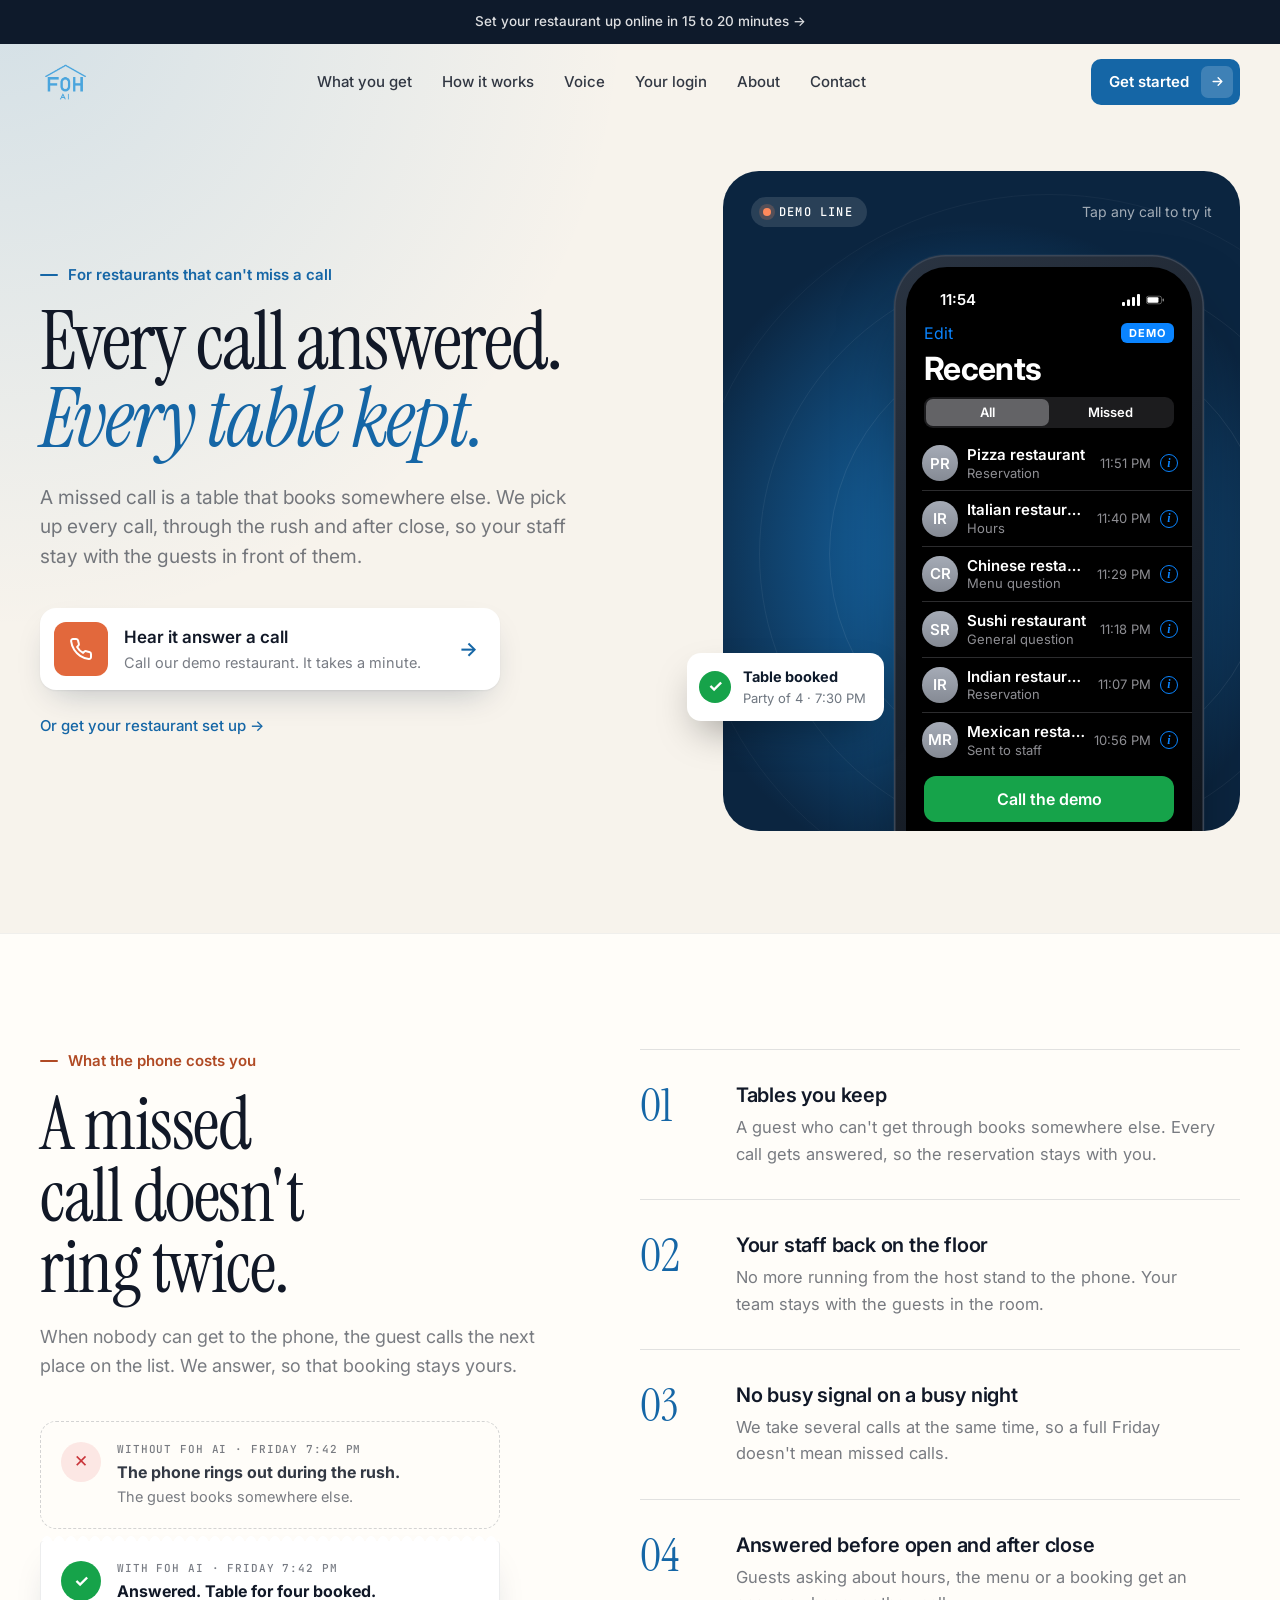
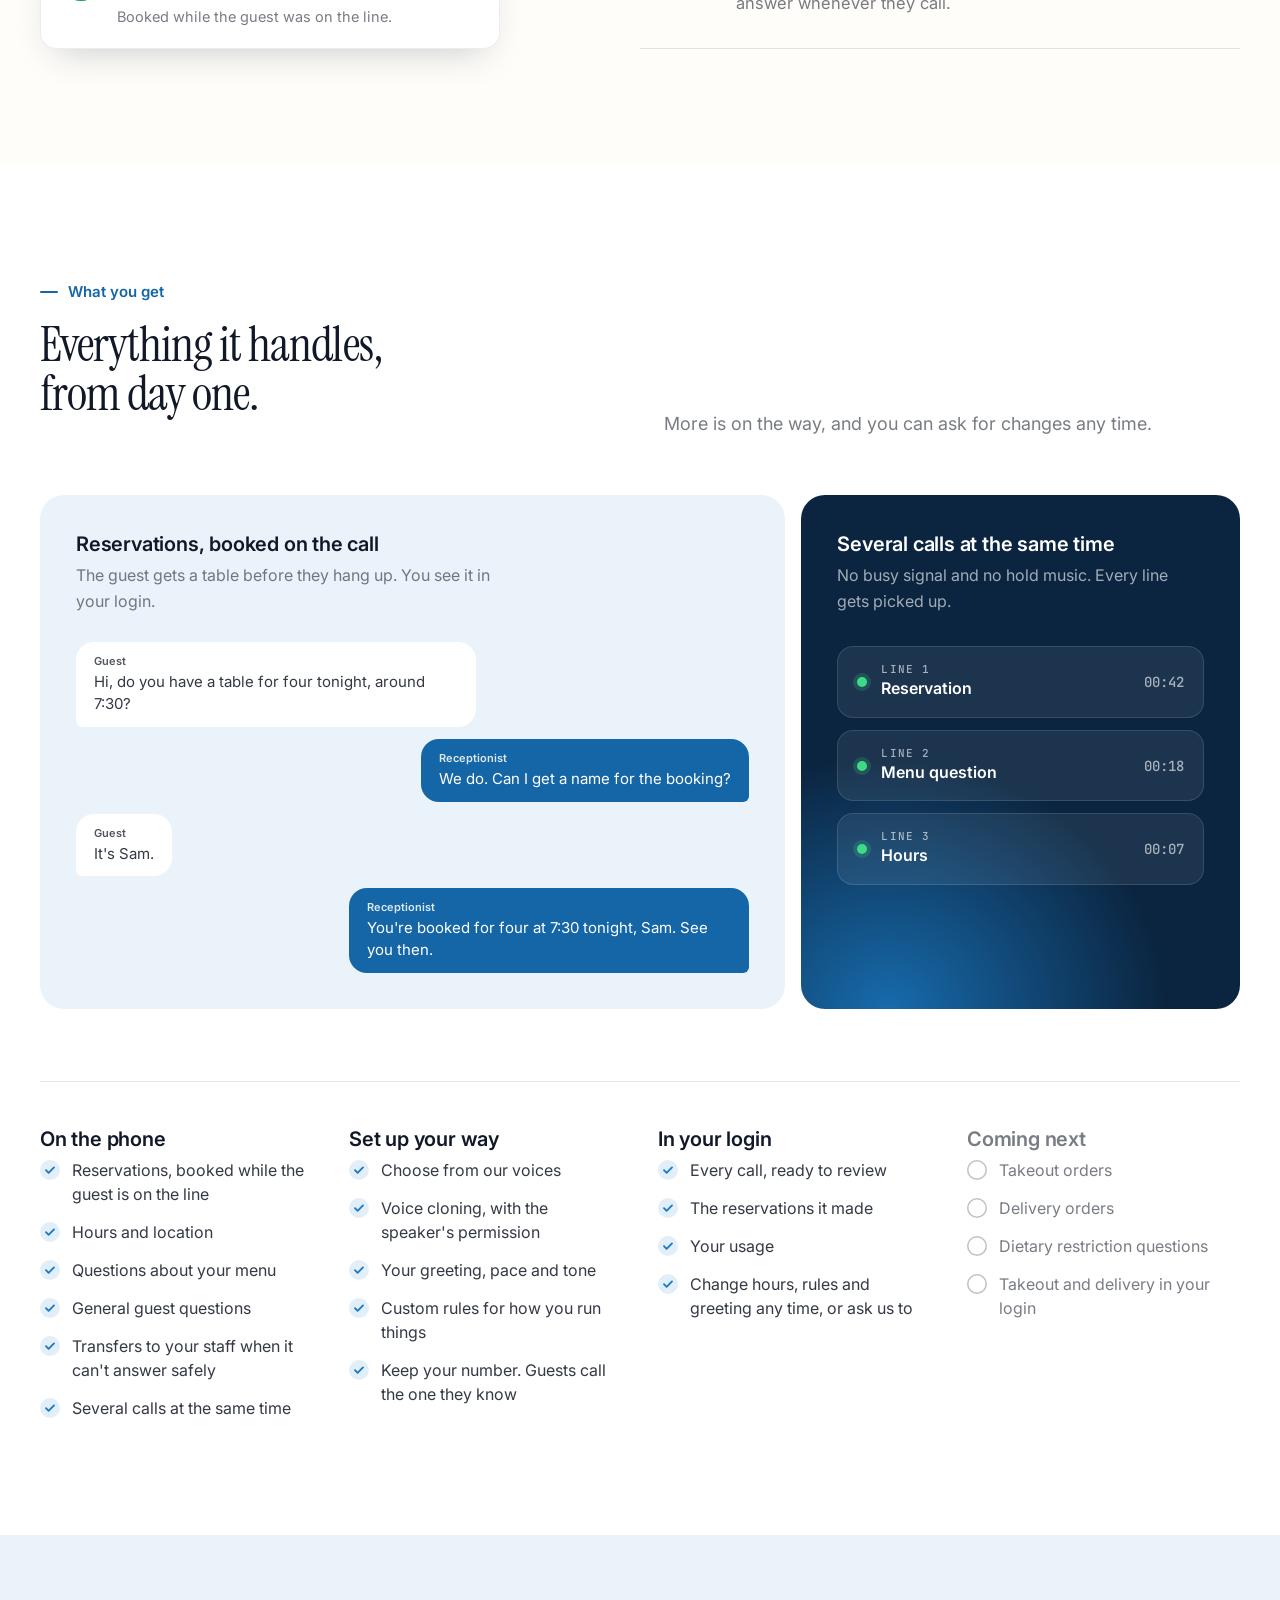
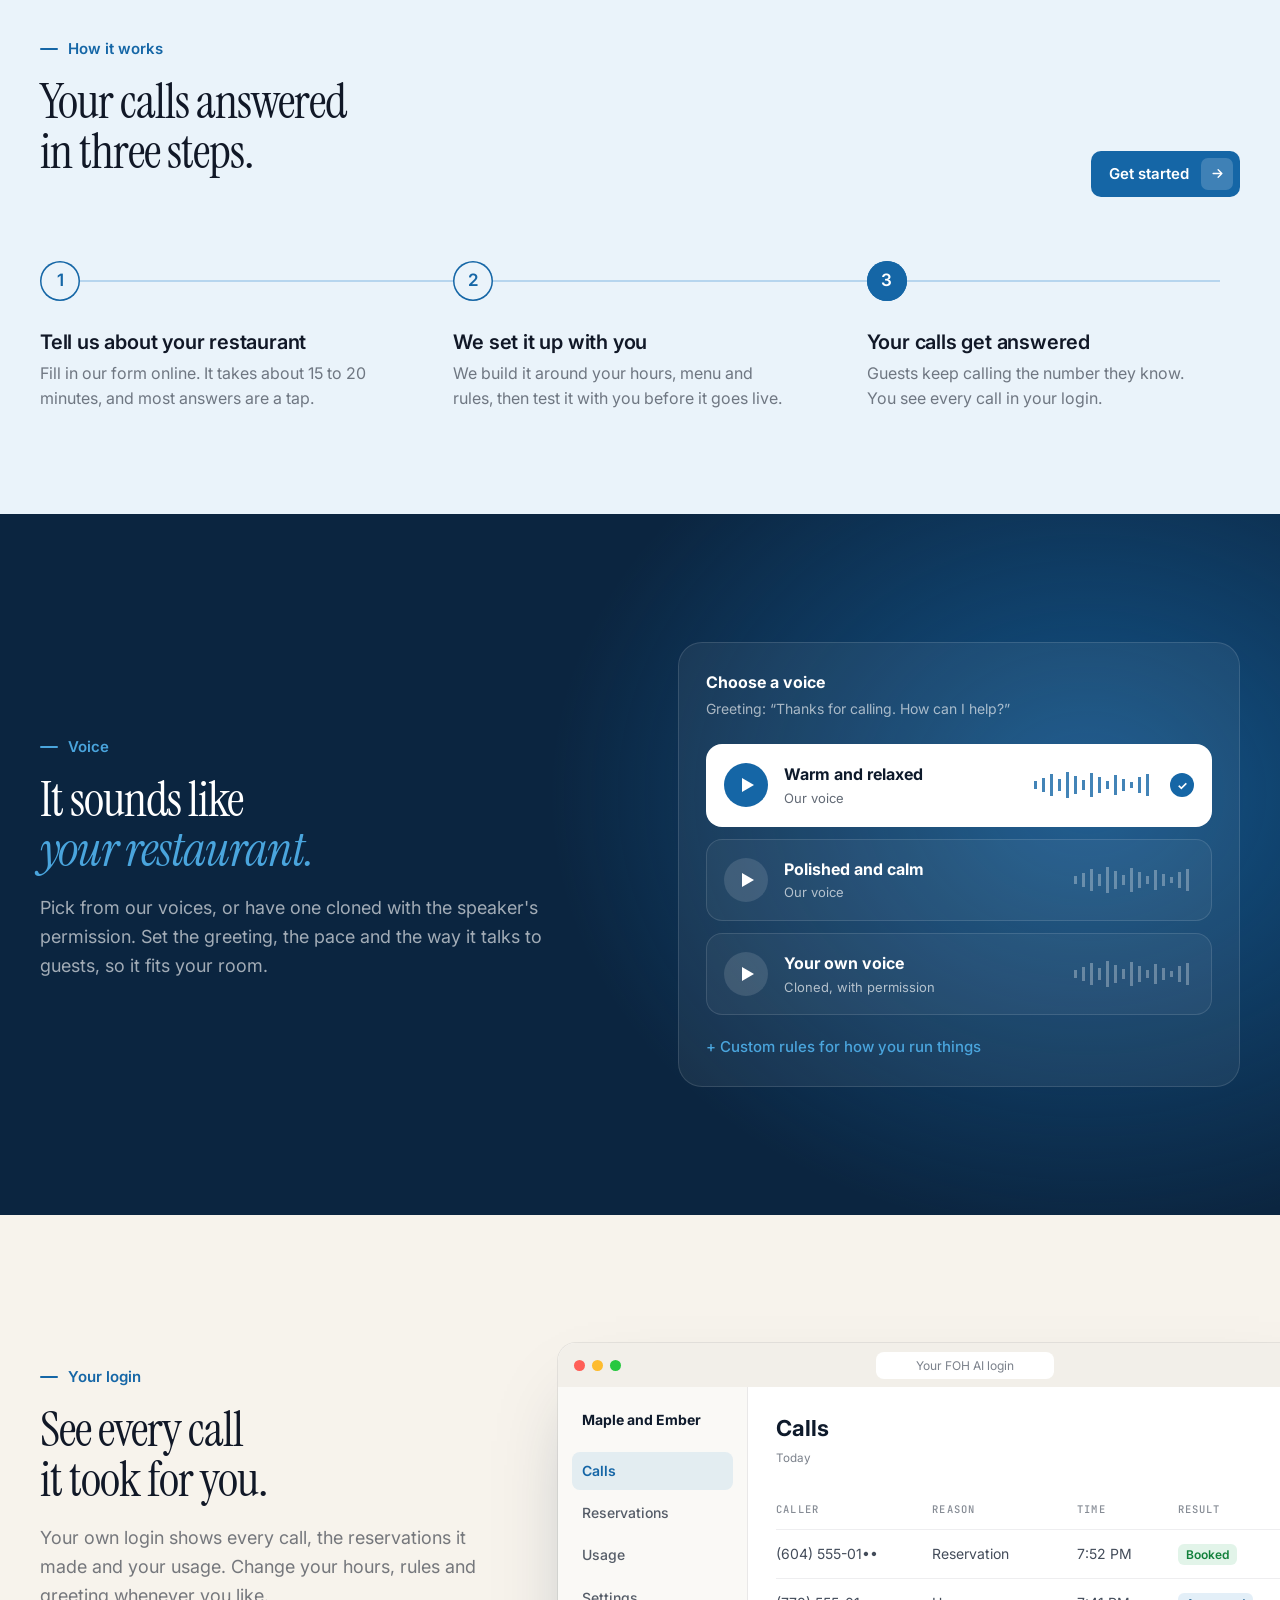
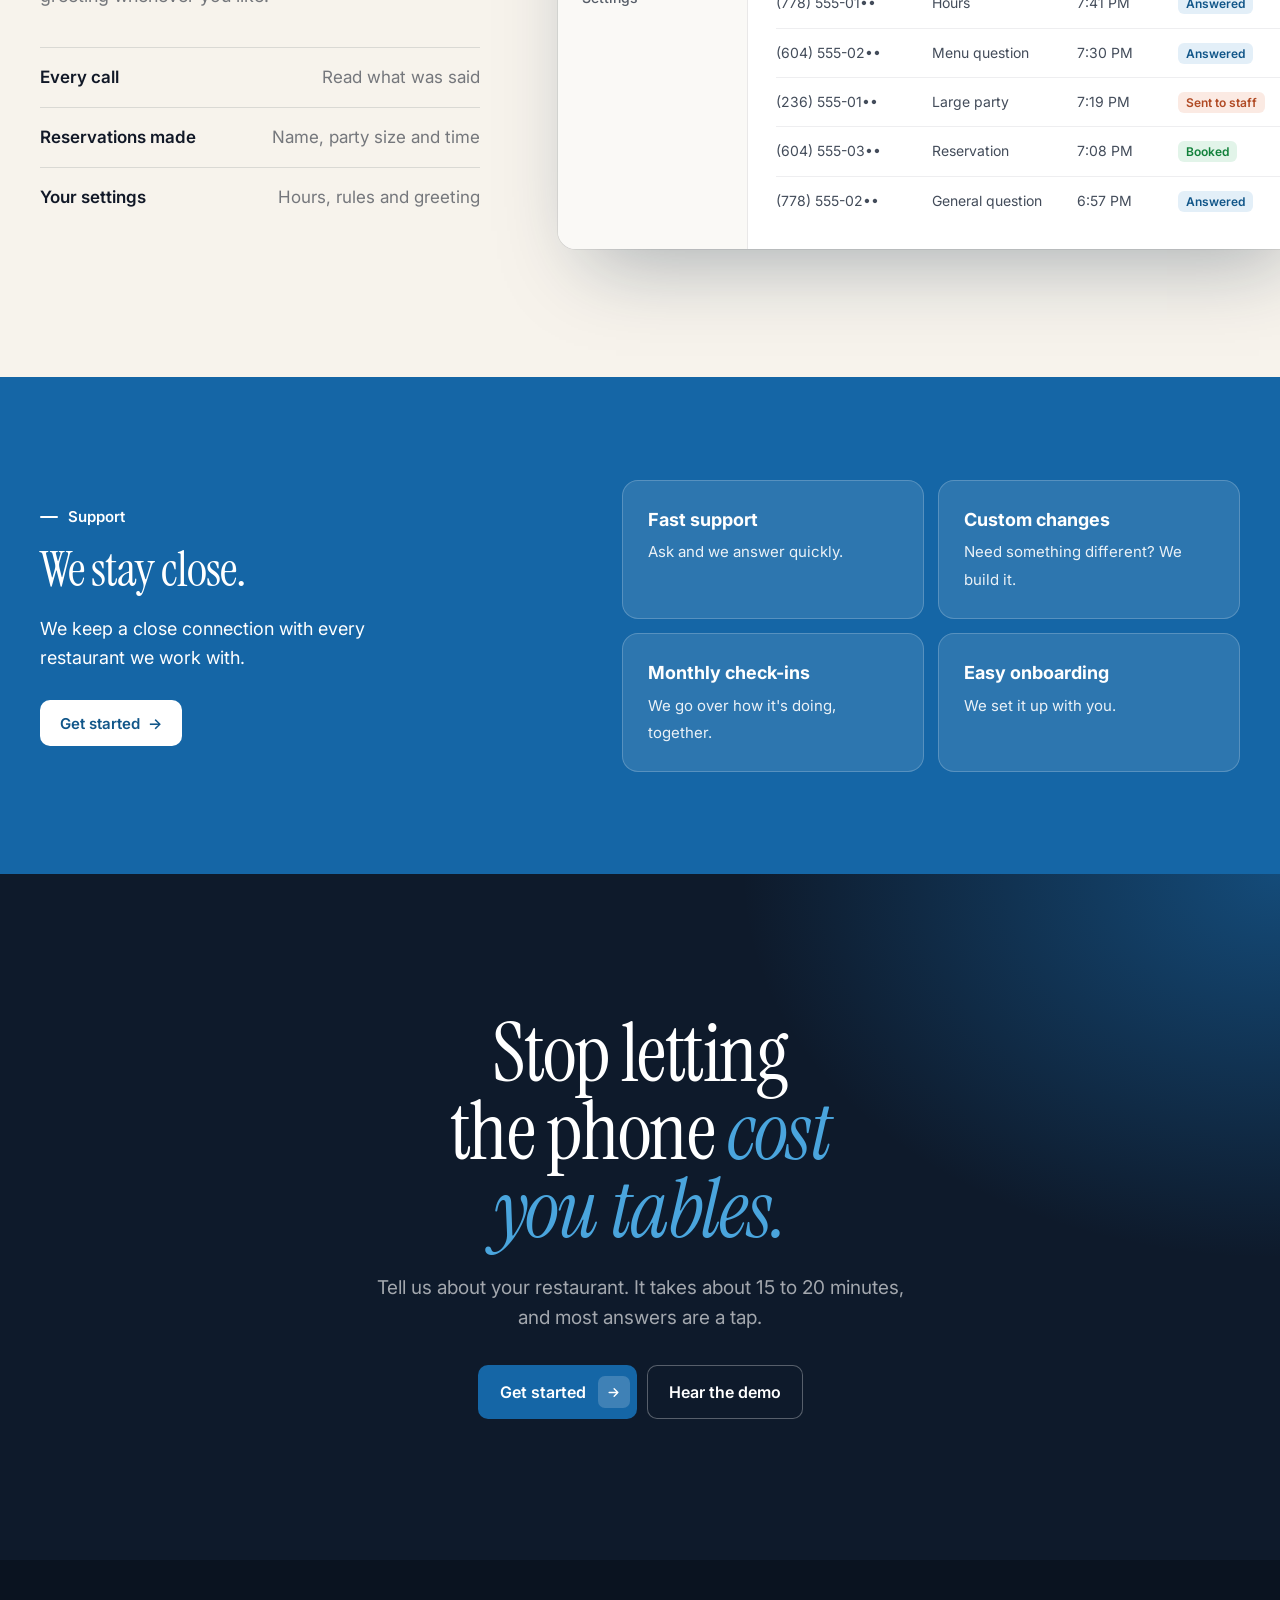
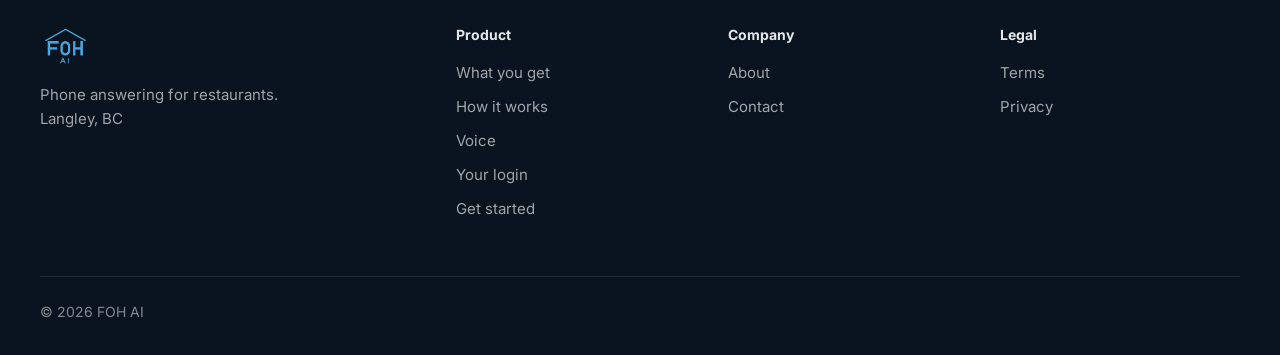
==== commit 3825d597: "Design review fixes: contrast, calmer headings, login mock-up columns, coming-next column, copy says" ====
--- a/index.html
+++ b/index.html
@@ -19,7 +19,7 @@
 </head>
 <body class="home">
 
-<a class="announce" href="onboarding.html">Set your restaurant up online in about 15 minutes <span aria-hidden="true">→</span></a>
+<a class="announce" href="onboarding.html">Set your restaurant up online in 15 to 20 minutes <span aria-hidden="true">→</span></a>
 
 <header class="hd">
   <div class="hd-in">
@@ -44,7 +44,7 @@
     <div class="hero-copy">
       <p class="mono-label">For restaurants that can't miss a call</p>
       <h1><span>Every call answered.</span> <em><span>Every table kept.</span></em></h1>
-      <p class="h-sub">A missed call is a table that books somewhere else. FOH AI picks up every call, through the rush and after close, so your staff stay with the guests in front of them.</p>
+      <p class="h-sub">A missed call is a table that books somewhere else. We pick up every call, through the rush and after close, so your staff stay with the guests in front of them.</p>
       <a class="demo-card" data-demo-call href="tel:+17786525367">
         <span class="demo-ico" aria-hidden="true"><svg viewBox="0 0 24 24"><path d="M22 16.9v3a2 2 0 0 1-2.2 2 19.8 19.8 0 0 1-8.6-3.1 19.5 19.5 0 0 1-6-6A19.8 19.8 0 0 1 2.1 4.2 2 2 0 0 1 4.1 2h3a2 2 0 0 1 2 1.7c.1 1 .4 1.9.7 2.8a2 2 0 0 1-.5 2.1L8.1 9.9a16 16 0 0 0 6 6l1.3-1.3a2 2 0 0 1 2.1-.4c.9.3 1.8.6 2.8.7a2 2 0 0 1 1.7 2z"/></svg></span>
         <span class="demo-txt"><b>Hear it answer a call</b><small>Call our demo restaurant. It takes a minute.</small></span>
@@ -105,7 +105,7 @@
     <div class="cost-left">
       <p class="mono-label ember">What the phone costs you</p>
       <h2>A missed call doesn't ring twice.</h2>
-      <p class="soft">When nobody can get to the phone, the guest calls the next place on the list. FOH AI answers, so that booking stays yours.</p>
+      <p class="soft">When nobody can get to the phone, the guest calls the next place on the list. We answer, so that booking stays yours.</p>
       <div class="tickets">
         <div class="ticket bad"><span class="t-ico" aria-hidden="true">✕</span><span><small>Without FOH AI · Friday 7:42 PM</small><b>The phone rings out during the rush.</b><em>The guest books somewhere else.</em></span></div>
         <div class="ticket good"><span class="t-ico" aria-hidden="true">✓</span><span><small>With FOH AI · Friday 7:42 PM</small><b>Answered. Table for four booked.</b><em>Booked while the guest was on the line.</em></span></div>
@@ -114,7 +114,7 @@
     <ol class="outcomes">
       <li><span class="n">01</span><div><h3>Tables you keep</h3><p>A guest who can't get through books somewhere else. Every call gets answered, so the reservation stays with you.</p></div></li>
       <li><span class="n">02</span><div><h3>Your staff back on the floor</h3><p>No more running from the host stand to the phone. Your team stays with the guests in the room.</p></div></li>
-      <li><span class="n">03</span><div><h3>No busy signal on a busy night</h3><p>FOH AI takes several calls at the same time, so a full Friday doesn't mean missed calls.</p></div></li>
+      <li><span class="n">03</span><div><h3>No busy signal on a busy night</h3><p>We take several calls at the same time, so a full Friday doesn't mean missed calls.</p></div></li>
       <li><span class="n">04</span><div><h3>Answered before open and after close</h3><p>Guests asking about hours, the menu or a booking get an answer whenever they call.</p></div></li>
     </ol>
   </div>
@@ -125,7 +125,7 @@
   <div class="in">
     <div class="feat-head">
       <div><p class="mono-label">What you get</p><h2>Everything it handles, from day one.</h2></div>
-      <p class="soft">This is where we start. We add to it as we go, and you can ask for changes any time.</p>
+      <p class="soft">More is on the way, and you can ask for changes any time.</p>
     </div>
     <div class="bento">
       <article class="tile convo">
@@ -133,9 +133,9 @@
         <p>The guest gets a table before they hang up. You see it in your login.</p>
         <div class="bubbles" aria-label="Example of a booking call">
           <div class="bub g"><small>Guest</small>Hi, do you have a table for four tonight, around 7:30?</div>
-          <div class="bub a"><small>FOH AI</small>We do. Can I get a name for the booking?</div>
+          <div class="bub a"><small>Receptionist</small>We do. Can I get a name for the booking?</div>
           <div class="bub g"><small>Guest</small>It's Sam.</div>
-          <div class="bub a"><small>FOH AI</small>You're booked for four at 7:30 tonight, Sam. See you then.</div>
+          <div class="bub a"><small>Receptionist</small>You're booked for four at 7:30 tonight, Sam. See you then.</div>
         </div>
       </article>
       <article class="tile lines">
@@ -167,6 +167,11 @@
         <li>The reservations it made</li>
         <li>Your usage</li>
         <li>Change hours, rules and greeting any time, or ask us to</li></ul></div>
+      <div><h3 class="next-h">Coming next</h3><ul class="chk next">
+        <li>Takeout orders</li>
+        <li>Delivery orders</li>
+        <li>Dietary restriction questions</li>
+        <li>Takeout and delivery in your login</li></ul></div>
     </div>
   </div>
 </section>
@@ -258,19 +263,6 @@
   </div>
 </section>
 
-<!-- coming soon -->
-<section class="soon-sec">
-  <div class="in soon-row">
-    <div><p class="mono-label">Coming soon</p><h2>What we're adding next.</h2></div>
-    <ul class="soon-list">
-      <li>Takeout orders <span>Coming soon</span></li>
-      <li>Delivery orders <span>Coming soon</span></li>
-      <li>Dietary restriction questions <span>Coming soon</span></li>
-      <li>Takeout and delivery in your login <span>Coming soon</span></li>
-    </ul>
-  </div>
-</section>
-
 <!-- end -->
 <section class="end2">
   <div class="in">
@@ -291,7 +283,7 @@
     <nav class="ft-col" aria-label="Company"><b>Company</b><a href="about.html">About</a><a href="contact.html">Contact</a></nav>
     <nav class="ft-col" aria-label="Legal"><b>Legal</b><a href="terms.html">Terms</a><a href="privacy.html">Privacy</a></nav>
   </div>
-  <div class="in ft-base">&copy; 2026 FOH AI</div>
+  <div class="in"><div class="ft-base">&copy; 2026 FOH AI</div></div>
 </footer>
 
 <script src="phone.js"></script>
--- a/home.css
+++ b/home.css
@@ -4,7 +4,8 @@
    warm login with a dashboard that runs off the edge, blue support, a short coming-soon row, a dark close and footer.
    Phones (under 900px) get their own stacked layout and a menu button. */
 body.home{
-  --blue:#1a7cc7;--blue-d:#1566a6;--sky:#4aa5dd;--navy:#0b2540;--ink2:#0e1a2b;--cream:#f7f3ec;--ember:#e2683c;--ok:#16a34a;
+  --fg:5 8 15;
+  --blue:#1566a6;--blue-d:#115689;--deco:#1a7cc7;--sky:#4aa5dd;--navy:#0b2540;--ink2:#0e1a2b;--cream:#f7f3ec;--ember:#e2683c;--ok:#16a34a;
   --mono:"JetBrains Mono",ui-monospace,SFMono-Regular,Menlo,Consolas,monospace;
   --w-strong:rgb(255 255 255 / .86);--w-soft:rgb(255 255 255 / .62);
   background:radial-gradient(70% 900px at 0% 0%, rgb(26 124 199 / .16), rgb(26 124 199 / 0) 70%),var(--cream);
@@ -12,13 +13,14 @@
   color:var(--t-strong);
 }
 body.home .in{max-width:1248px;margin:0 auto;padding-left:max(24px,env(safe-area-inset-left,0px));padding-right:max(24px,env(safe-area-inset-right,0px))}
-body.home h2{font-size:clamp(38px,4.6vw,64px);line-height:1;letter-spacing:-.02em;margin:0 0 20px}
+body.home h2{font-size:clamp(36px,3.8vw,52px);line-height:1.02;letter-spacing:-.02em;margin:0 0 20px;max-width:16ch}
 body.home h3{font-family:var(--f-body);font-size:20px;font-weight:600;letter-spacing:-.01em;line-height:1.3;color:var(--t-full);margin:0 0 6px}
 body.home .soft{color:var(--t-soft);font-size:18px;line-height:1.6;max-width:46ch}
-.mono-label{font-family:var(--mono);font-size:12.5px;font-weight:500;letter-spacing:.12em;text-transform:uppercase;color:var(--blue);margin:0 0 18px}
-.mono-label.ember{color:#c4532a}
+.mono-label{font-family:var(--f-body);font-size:15px;font-weight:600;letter-spacing:0;color:var(--blue);margin:0 0 16px;display:flex;align-items:center;gap:10px}
+.mono-label::before{content:"";width:18px;height:2px;border-radius:2px;background:currentColor}
+.mono-label.ember{color:#b04a24}
 .mono-label.sky{color:var(--sky)}
-.mono-label.light{color:rgb(255 255 255 / .8)}
+.mono-label.light{color:#fff}
 
 /* ---------- announcement and header ---------- */
 .announce{display:block;background:var(--ink2);color:var(--w-strong);text-align:center;font-size:13.5px;font-weight:500;padding:11px 16px;text-decoration:none}
@@ -70,7 +72,7 @@
 .stage-wrap{position:relative}
 .stage{position:relative;border-radius:36px;padding:84px 36px 0;height:660px;display:flex;justify-content:flex-end;align-items:flex-start;overflow:hidden;
   background:radial-gradient(85% 70% at 50% 58%, rgb(26 124 199 / .95), rgb(26 124 199 / 0) 72%),var(--navy)}
-.rings{position:absolute;left:50%;top:58%;width:0;height:0}
+.rings{position:absolute;left:calc(100% - 36px - 155px);top:58%;width:0;height:0}
 .rings i{position:absolute;border-radius:50%;border:1px solid rgb(255 255 255 / .1);transform:translate(-50%,-50%)}
 .rings i:nth-child(1){width:300px;height:300px}
 .rings i:nth-child(2){width:440px;height:440px;border-color:rgb(255 255 255 / .08)}
@@ -94,11 +96,12 @@
 .cost{padding:clamp(80px,9vw,128px) 0;background:#fffdf9;border-top:1px solid rgb(14 26 43 / .06)}
 .cost-grid{display:grid;grid-template-columns:.85fr 1fr;gap:clamp(40px,7vw,120px)}
 .cost-grid > *{min-width:0}
-.cost h2{font-size:clamp(44px,5.4vw,76px);max-width:9ch}
+body.home .cost h2{font-size:clamp(46px,5.8vw,82px);max-width:11ch;line-height:.96}
 .tickets{display:grid;gap:12px;margin-top:40px;max-width:460px}
 .ticket{display:flex;gap:16px;align-items:flex-start;padding:20px;border-radius:16px;background:#fff;border:1px solid rgb(14 26 43 / .08)}
 .ticket.bad{background:transparent;border-style:dashed;border-color:rgb(14 26 43 / .18)}
-.ticket.good{box-shadow:0 16px 36px -16px rgb(11 37 64 / .25)}
+.ticket.good{position:relative;box-shadow:0 16px 36px -16px rgb(11 37 64 / .25);border-top:0;border-top-left-radius:4px;border-top-right-radius:4px}
+.ticket.good::before{content:"";position:absolute;left:0;right:0;top:-6px;height:6px;background:radial-gradient(circle at 6px 6px,#fff 4.5px,transparent 5px) 0 0/12px 6px repeat-x}
 .t-ico{flex:none;width:40px;height:40px;border-radius:50%;display:grid;place-items:center;font-weight:700}
 .bad .t-ico{background:rgb(229 72 77 / .12);color:#c9353a}
 .good .t-ico{background:var(--ok);color:#fff}
@@ -114,8 +117,8 @@
 
 /* ---------- features ---------- */
 .feat{padding:clamp(80px,9vw,128px) 0;background:#fff}
-.feat-head{display:flex;justify-content:space-between;align-items:flex-end;gap:40px;margin-bottom:56px}
-.feat-head h2{max-width:15ch;margin:0}
+.feat-head{display:grid;grid-template-columns:1fr 1fr;align-items:end;gap:48px;margin-bottom:56px}
+.feat-head h2{margin:0}
 .feat-head .soft{max-width:36ch;margin:0}
 .bento{display:grid;grid-template-columns:1.7fr 1fr;gap:16px}
 .bento > *{min-width:0}
@@ -124,7 +127,7 @@
 .convo{background:#eaf3fa}
 .bubbles{display:flex;flex-direction:column;gap:12px;margin-top:28px}
 .bub{max-width:min(400px,86%);padding:12px 18px;border-radius:18px;font-size:15px;line-height:1.45}
-.bub small{display:block;font:500 10px var(--mono);letter-spacing:.1em;text-transform:uppercase;opacity:.65;margin-bottom:3px}
+.bub small{display:block;font:600 11px var(--f-body);opacity:.85;margin-bottom:3px}
 .bub.g{align-self:flex-start;background:#fff;color:var(--t-strong);border-bottom-left-radius:6px}
 .bub.a{align-self:flex-end;background:var(--blue);color:#fff;border-bottom-right-radius:6px}
 .lines{background:radial-gradient(90% 70% at 20% 100%, rgb(26 124 199 / .8), rgb(26 124 199 / 0) 70%),var(--navy);color:#fff}
@@ -136,10 +139,13 @@
 .line-list span{flex:1;font-weight:600;font-size:16px}
 .line-list small{display:block;font:500 11px var(--mono);letter-spacing:.1em;text-transform:uppercase;color:var(--w-soft)}
 .line-list time{font:500 14px var(--mono);color:var(--w-soft)}
-.feat-cols{display:grid;grid-template-columns:repeat(3,1fr);gap:40px;margin-top:72px;padding-top:44px;border-top:1px solid rgb(14 26 43 / .12)}
+.feat-cols{display:grid;grid-template-columns:repeat(4,1fr);gap:36px;margin-top:72px;padding-top:44px;border-top:1px solid rgb(14 26 43 / .12)}
 .feat-cols h3{font-size:18px;margin-bottom:20px}
 .chk{list-style:none;margin:0;padding:0;display:grid;gap:14px}
 .chk li{display:flex;gap:12px;align-items:flex-start;font-size:16px;line-height:1.5;color:var(--t-strong)}
+.chk.next li{color:var(--t-soft)}
+.chk.next li::before{background:none;box-shadow:inset 0 0 0 1.5px rgb(var(--fg) / .25)}
+.feat-cols .next-h{color:var(--t-soft)}
 .chk li::before{content:"";flex:none;width:20px;height:20px;margin-top:2px;border-radius:50%;background:rgb(26 124 199 / .12) url("data:image/svg+xml,%3Csvg xmlns='http://www.w3.org/2000/svg' viewBox='0 0 20 20' fill='none' stroke='%231a7cc7' stroke-width='1.9' stroke-linecap='round' stroke-linejoin='round'%3E%3Cpath d='m6 10.2 2.6 2.6L14 7.4'/%3E%3C/svg%3E") center/20px no-repeat}
 
 /* ---------- how it works ---------- */
@@ -156,7 +162,7 @@
 
 /* ---------- voice ---------- */
 .voice-sec{padding:clamp(88px,10vw,140px) 0;color:#fff;background:radial-gradient(60% 90% at 85% 40%, rgb(26 124 199 / .55), rgb(26 124 199 / 0) 70%),var(--navy)}
-.voice-sec h2{color:#fff;font-size:clamp(44px,5.4vw,76px);max-width:10ch}
+.voice-sec h2{color:#fff}
 .voice-sec h2 em{color:var(--sky)}
 body.home .voice-sec .soft{color:var(--w-soft)}
 .voice-grid{display:grid;grid-template-columns:1fr 1fr;gap:clamp(40px,6vw,96px);align-items:center}
@@ -184,12 +190,12 @@
 .login-sec{padding:clamp(88px,10vw,140px) 0;overflow:hidden}
 .login-grid{display:grid;grid-template-columns:.8fr 1.2fr;gap:clamp(40px,5vw,72px);align-items:center}
 .login-grid > *{min-width:0}
-.login-copy h2{max-width:10ch}
+.login-copy h2{max-width:12ch}
 .facts{display:block;margin:36px 0 0;max-width:440px}
 .facts div{display:flex;justify-content:space-between;gap:16px;padding:16px 0;border-top:1px solid rgb(14 26 43 / .12)}
 .facts dt{font-weight:600;color:var(--t-full)}
 .facts dd{margin:0;color:var(--t-soft);text-align:right}
-.browser{width:calc(100% + 16vw);max-width:none;border-radius:18px;background:#fff;box-shadow:0 0 0 1px rgb(14 26 43 / .08),0 40px 80px -30px rgb(11 37 64 / .35);overflow:hidden;font-size:14px}
+.browser{width:calc(100% + 6vw);max-width:none;border-radius:18px;background:#fff;box-shadow:0 0 0 1px rgb(14 26 43 / .08),0 40px 80px -30px rgb(11 37 64 / .35);overflow:hidden;font-size:14px}
 .br-bar{display:flex;align-items:center;gap:7px;height:44px;padding:0 16px;background:#f2efe9}
 .br-bar i{width:11px;height:11px;border-radius:50%;background:#ff5f57}
 .br-bar i:nth-child(2){background:#febc2e}.br-bar i:nth-child(3){background:#28c840}
@@ -213,13 +219,13 @@
 /* ---------- support ---------- */
 .support{padding:clamp(72px,8vw,104px) 0;background:var(--blue);color:#fff}
 .support h2{color:#fff}
-.support p:not(.mono-label){color:rgb(255 255 255 / .86);font-size:18px;max-width:34ch;margin-bottom:28px}
+.support p:not(.mono-label){color:#fff;font-size:18px;max-width:34ch;margin-bottom:28px}
 .support-grid{display:grid;grid-template-columns:.9fr 1.1fr;gap:clamp(40px,6vw,96px);align-items:center}
 .support-grid > *{min-width:0}
 .sup-tiles{list-style:none;margin:0;padding:0;display:grid;grid-template-columns:1fr 1fr;gap:14px}
 .sup-tiles li{padding:26px;border-radius:16px;background:rgb(255 255 255 / .1);box-shadow:inset 0 0 0 1px rgb(255 255 255 / .2)}
 .sup-tiles b{display:block;font-size:18px;margin-bottom:4px}
-.sup-tiles span{color:rgb(255 255 255 / .85);font-size:15px}
+.sup-tiles span{color:#fff;opacity:.9;font-size:15px}
 
 /* ---------- coming soon ---------- */
 .soon-sec{padding:clamp(56px,6vw,80px) 0}
@@ -245,14 +251,18 @@
 .ft-col b{color:rgb(255 255 255 / .9);font-size:14px;margin-bottom:4px}
 .ft-col a{color:var(--w-soft);text-decoration:none}
 .ft-col a:hover{color:#fff}
-.ft-base{margin-top:56px;padding-top:24px;border-top:1px solid rgb(255 255 255 / .1);font-size:14px;color:rgb(255 255 255 / .5)}
+body.home .ft-base{margin-top:56px;padding-top:24px;box-shadow:0 -1px 0 rgb(255 255 255 / .1);font-size:14px;color:rgb(255 255 255 / .5)}
 
 /* ---------- smaller screens ---------- */
 @media (max-width:1100px){
   .hd-nav{gap:20px}
   .hd-nav a{font-size:14px}
-  .bento{grid-template-columns:1fr}
+  .bento{grid-template-columns:1.3fr 1fr}
+  .float-card{display:none}
+  .wave{display:none}
   .browser{width:100%}
+  .br-body{grid-template-columns:1fr}
+  .br-body aside{display:none}
 }
 @media (max-width:900px){
   .hd-in{height:64px;gap:12px}
@@ -264,14 +274,16 @@
   .hd-nav.open{display:flex}
   .hd-nav a{padding:14px 0;font-size:17px;border-bottom:1px solid rgb(14 26 43 / .07)}
   .hd-nav a:last-child{border-bottom:0}
+  .bento{grid-template-columns:1fr}
   .hero-grid,.cost-grid,.voice-grid,.login-grid,.support-grid,.soon-row{grid-template-columns:1fr}
   .hero-copy h1{max-width:12ch}
   .stage{height:560px;padding-top:76px;border-radius:28px}
   .stage{justify-content:center}
+  .rings{left:50%}
   .float-card{left:12px;bottom:28px}
-  .cost h2,.login-copy h2,.voice-sec h2{max-width:14ch}
-  .feat-head,.how-head{flex-direction:column;align-items:flex-start}
-  .feat-cols{grid-template-columns:1fr;gap:36px}
+  .feat-head{grid-template-columns:1fr;gap:20px}
+  .how-head{flex-direction:column;align-items:flex-start}
+  .feat-cols{grid-template-columns:1fr 1fr;gap:36px}
   .steps{grid-template-columns:1fr;gap:36px}
   .steps::before{top:20px;bottom:20px;left:19px;right:auto;width:2px;height:auto}
   .steps li{padding-left:64px}
@@ -308,6 +320,7 @@
   .br-table > div > span:nth-child(2),.br-table > div > span:nth-child(3){display:none}
   .br-table .th{display:none}
   .sup-tiles{grid-template-columns:1fr}
+  .feat-cols{grid-template-columns:1fr}
   .end2 .btn-row{flex-direction:column;align-items:stretch}
   .end2 .btn-row a{justify-content:center}
 }
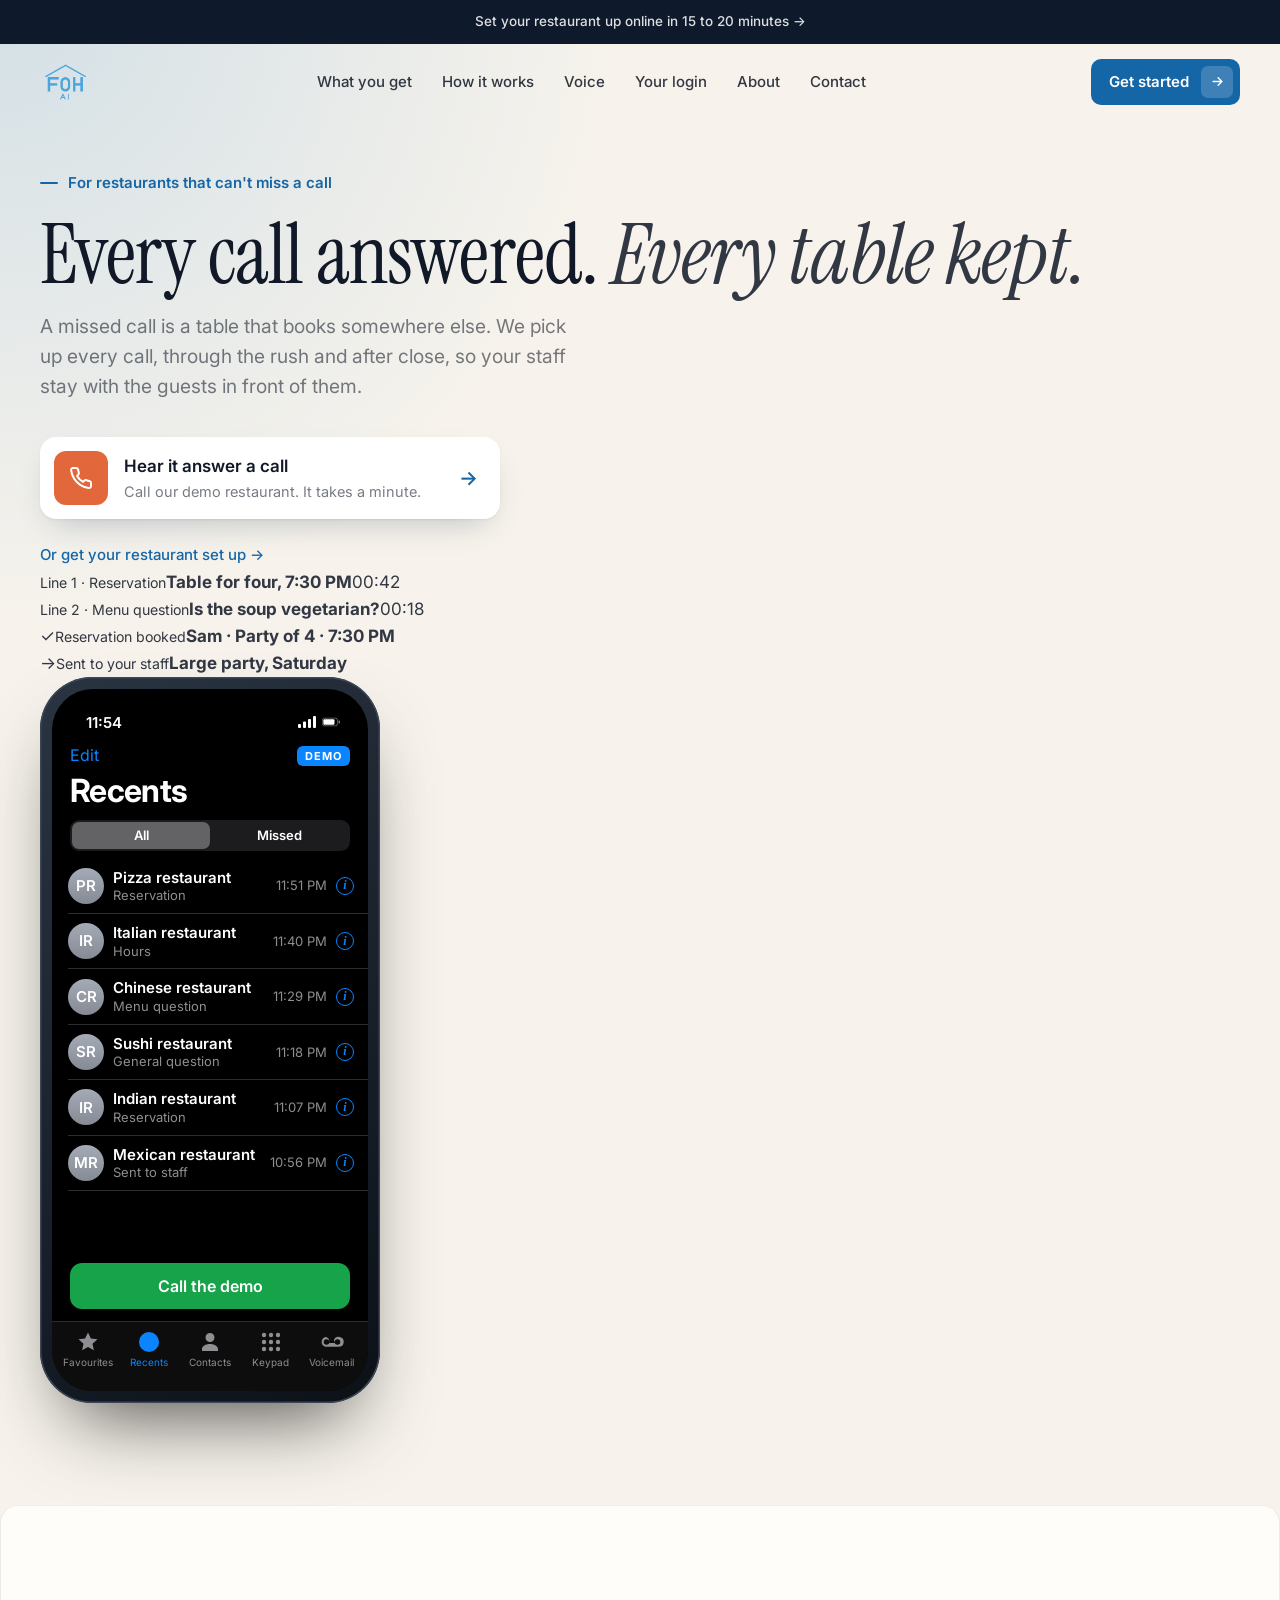
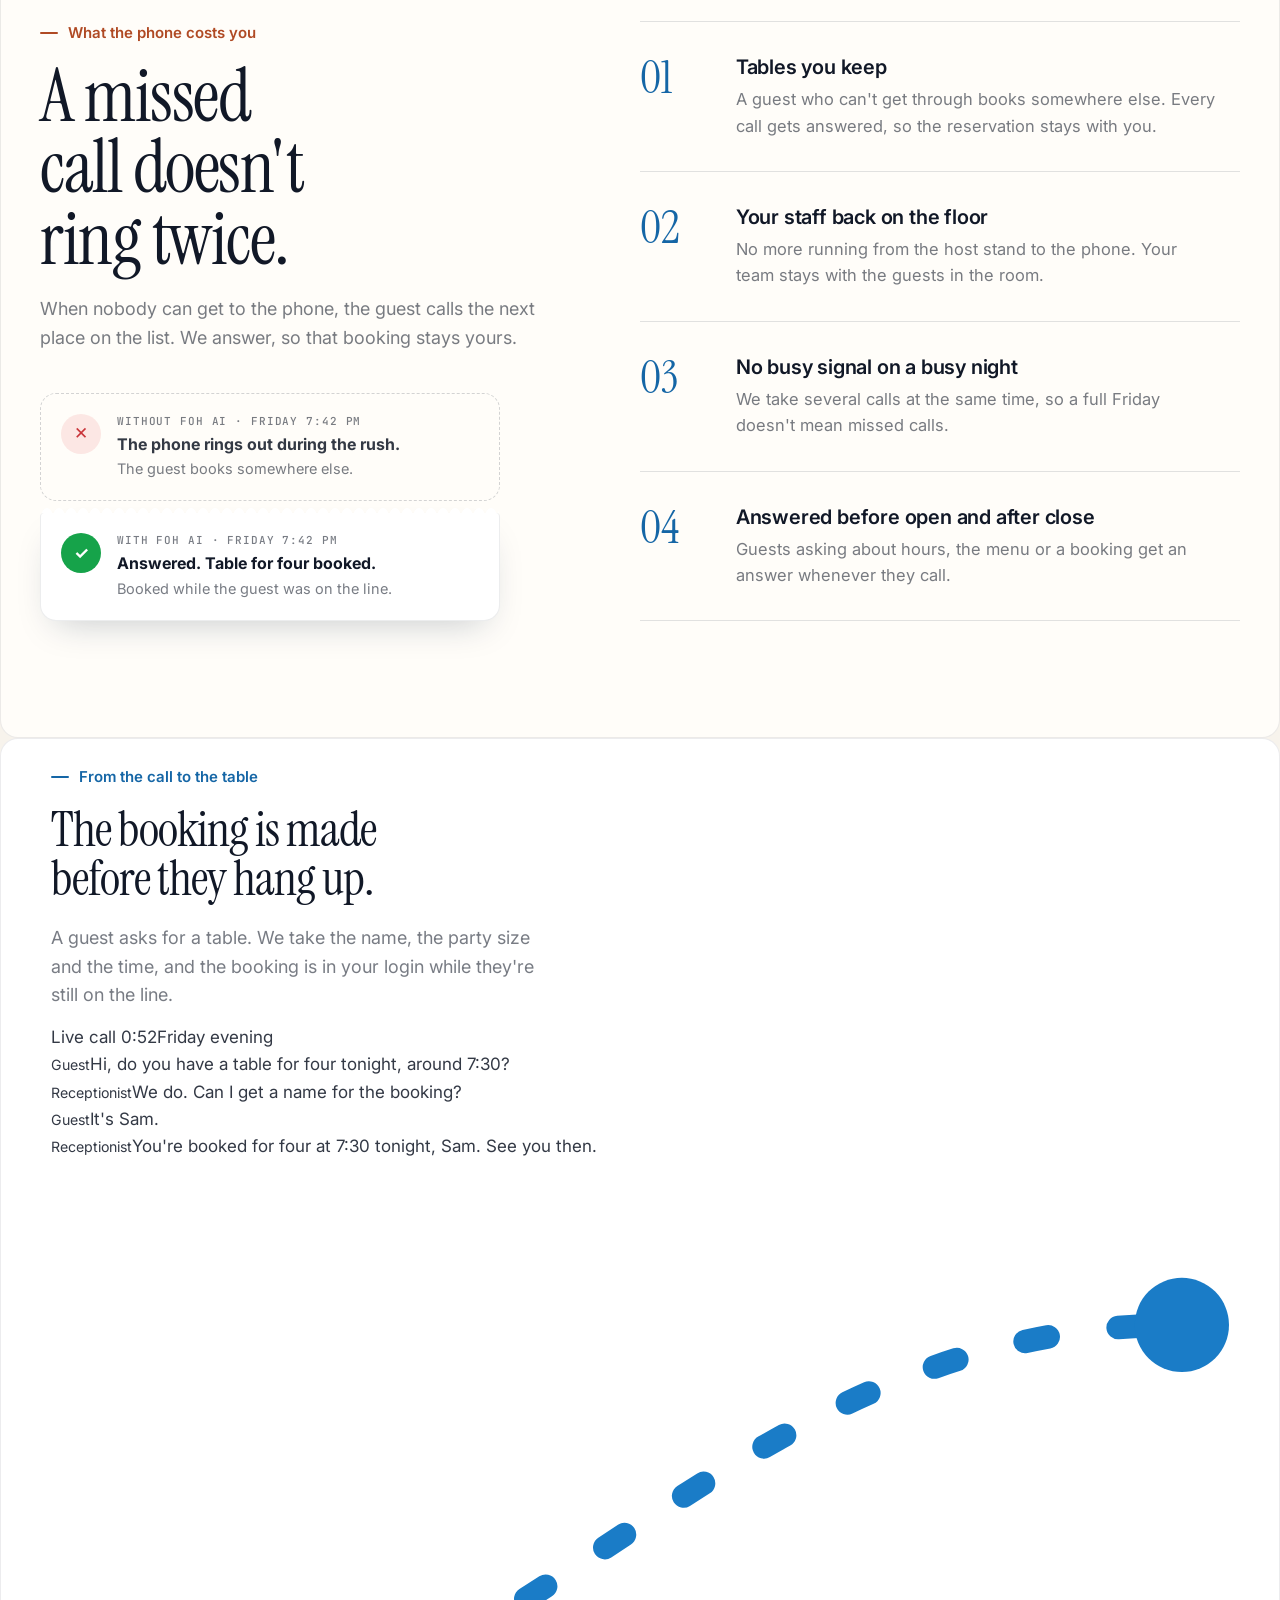
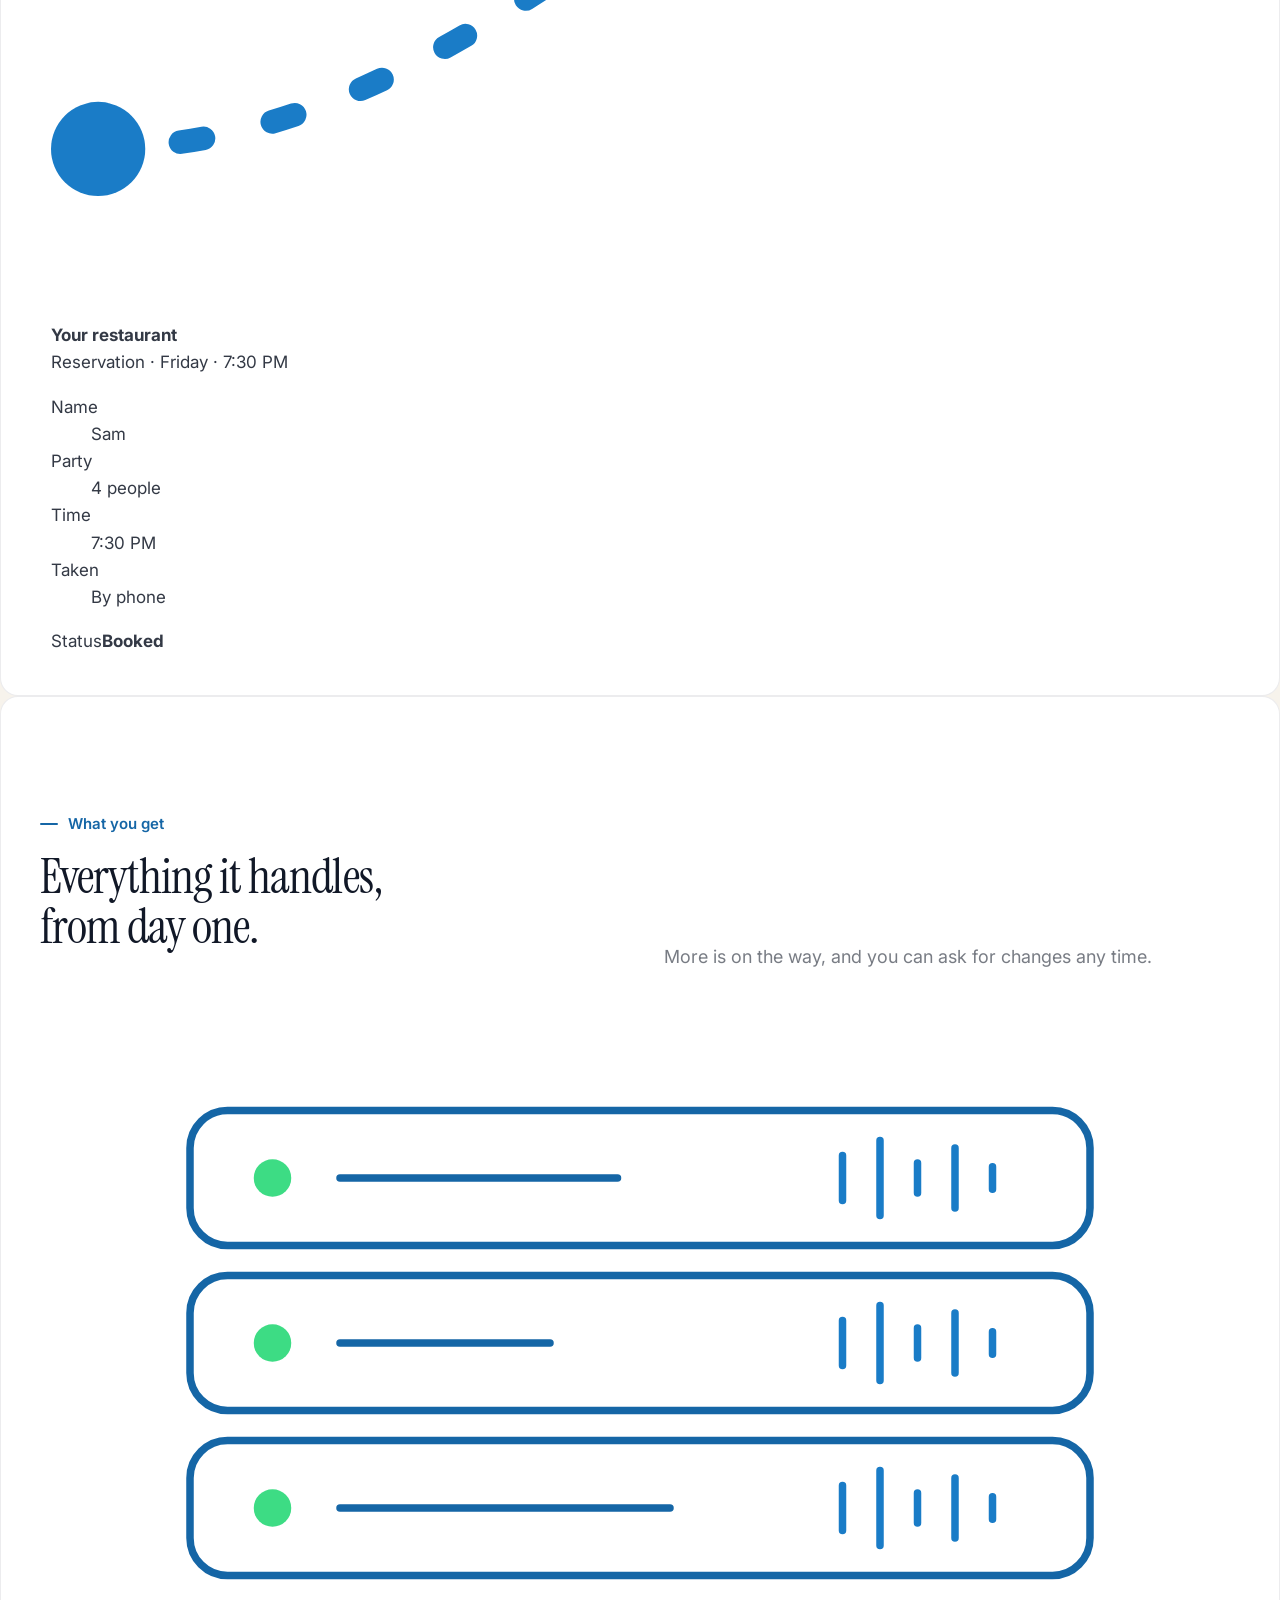
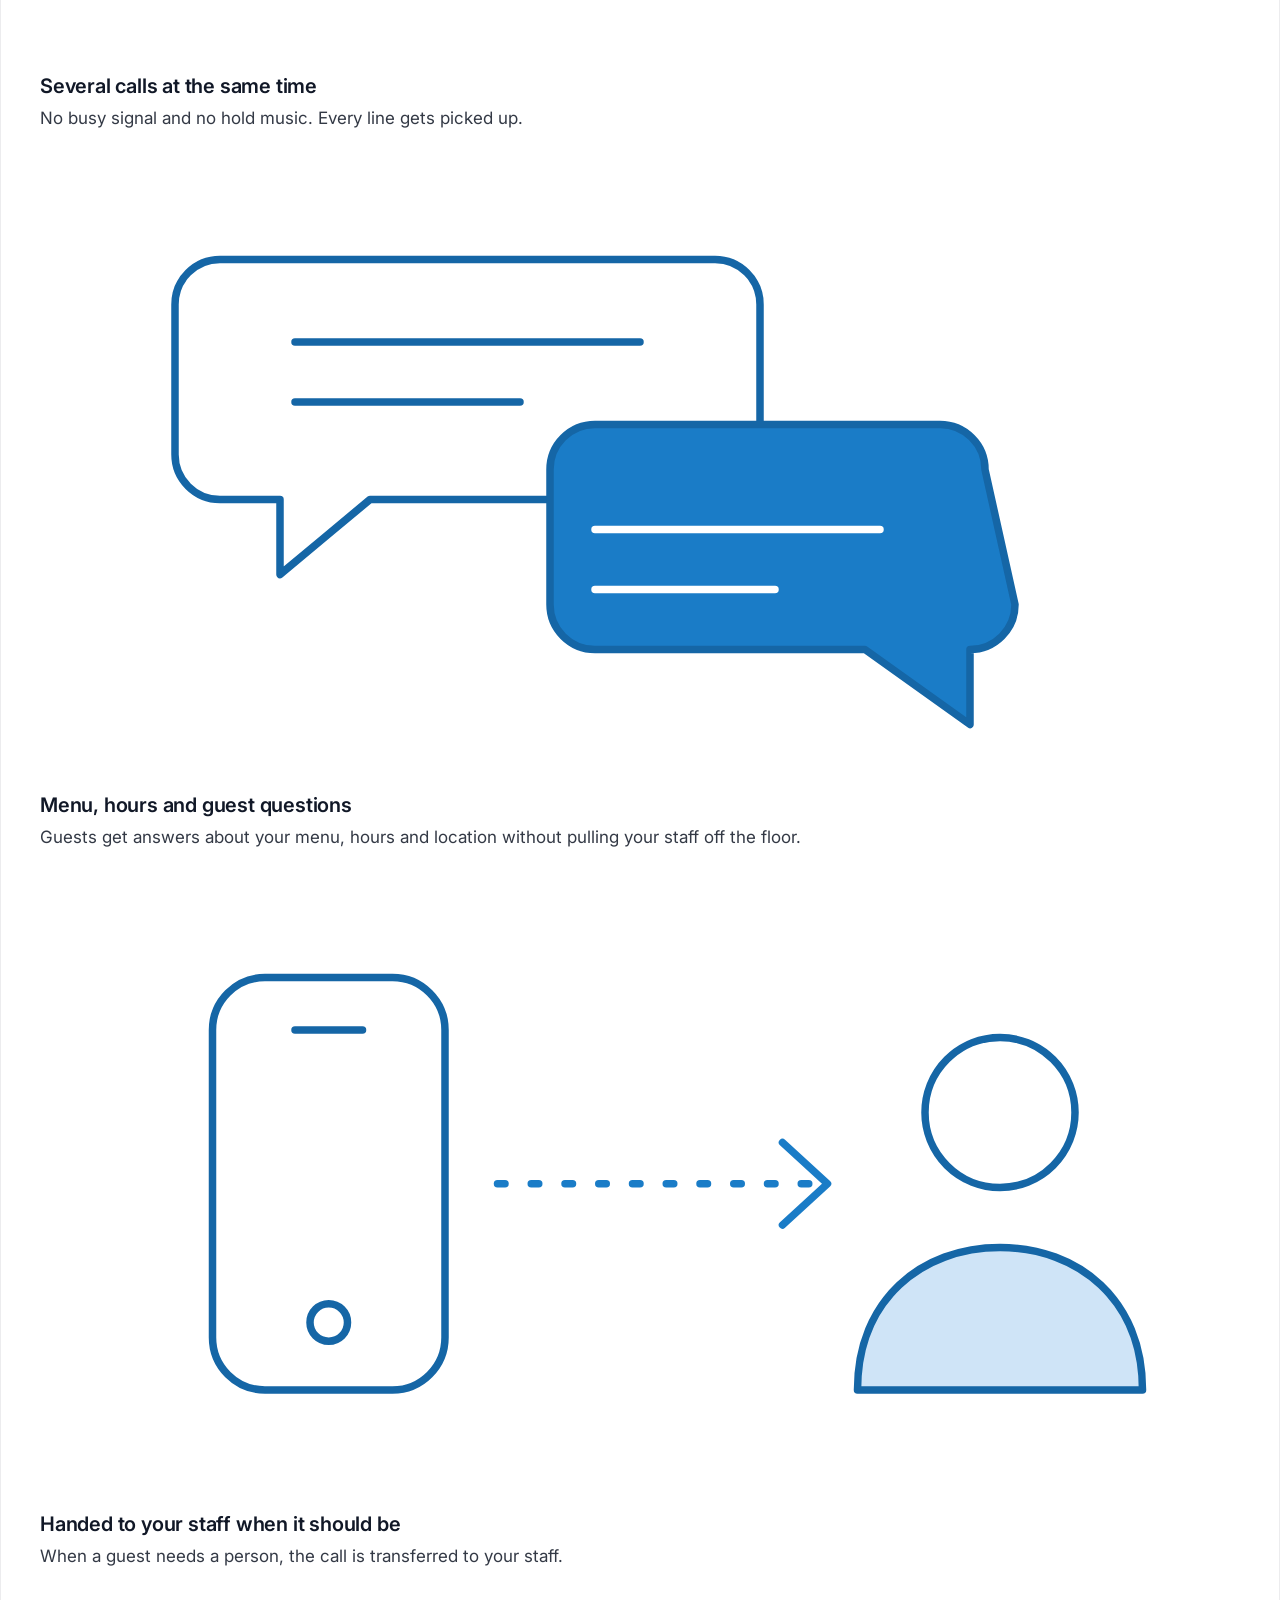
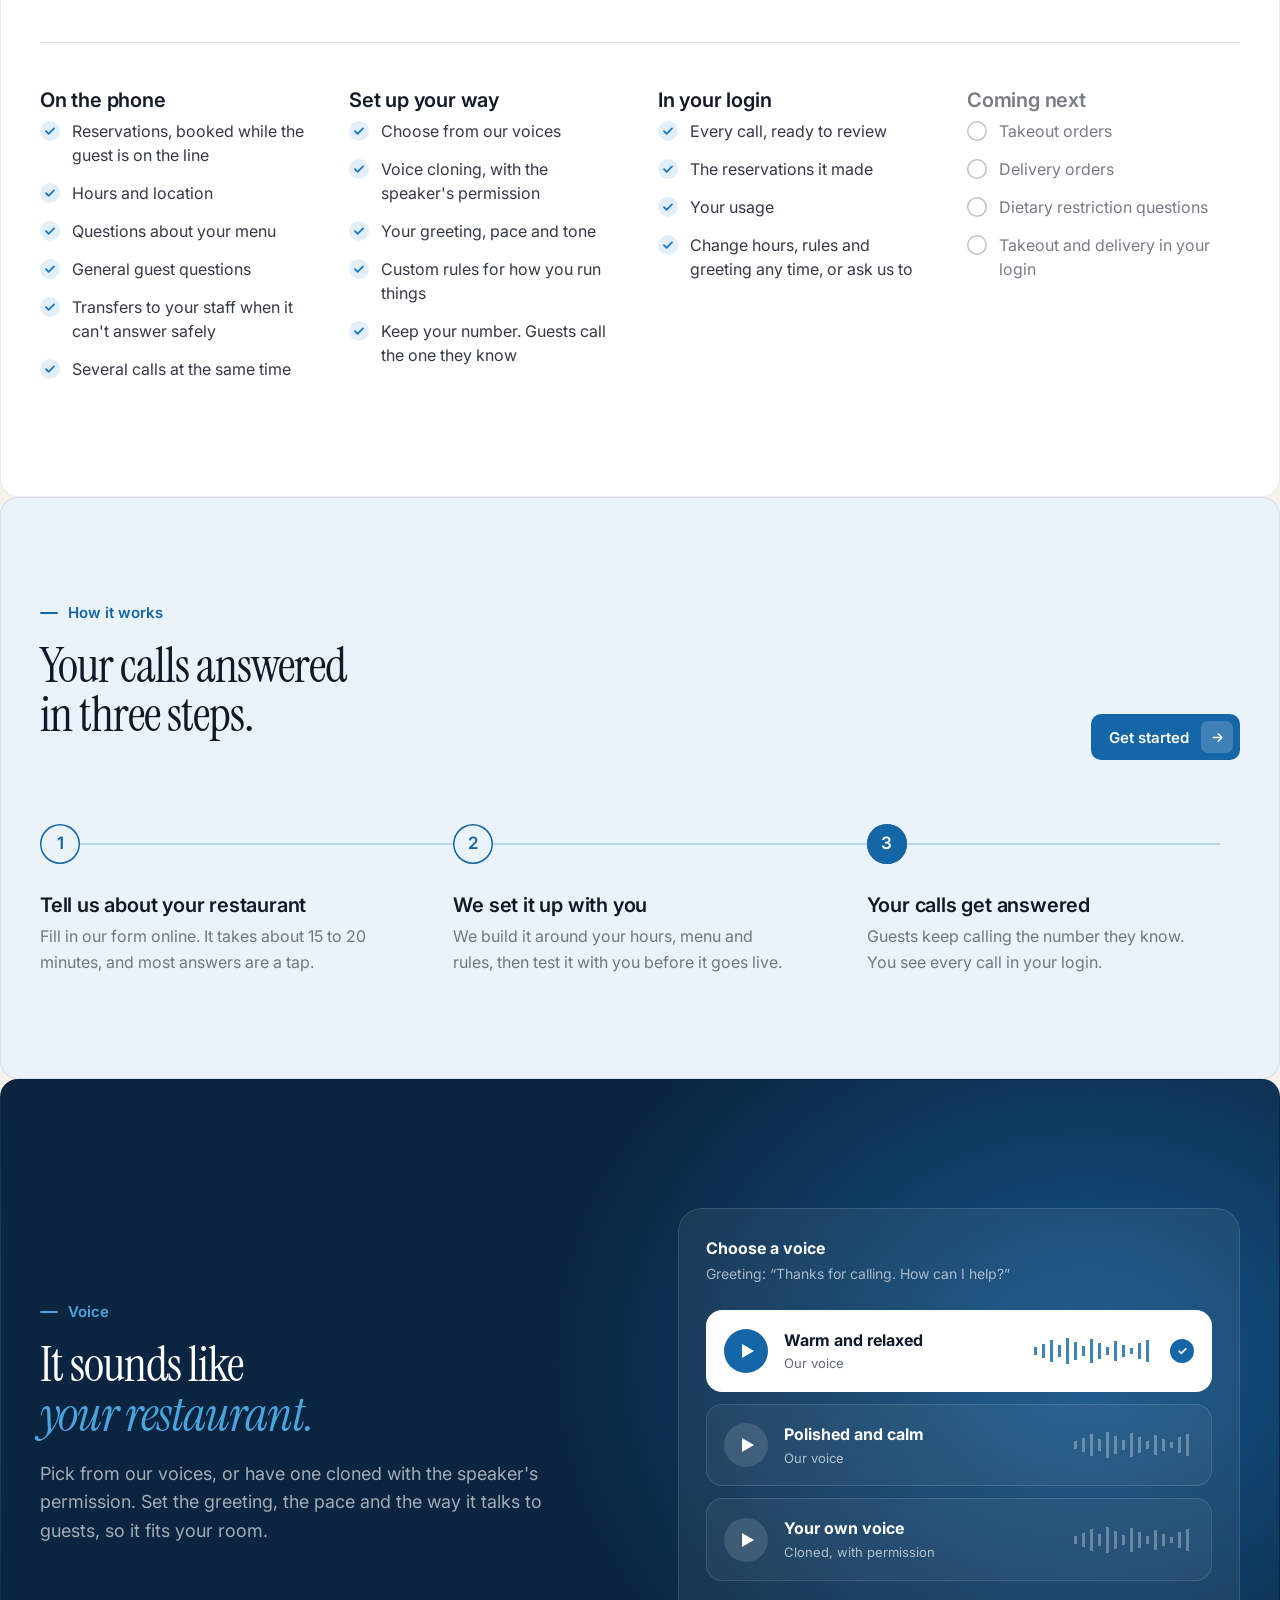
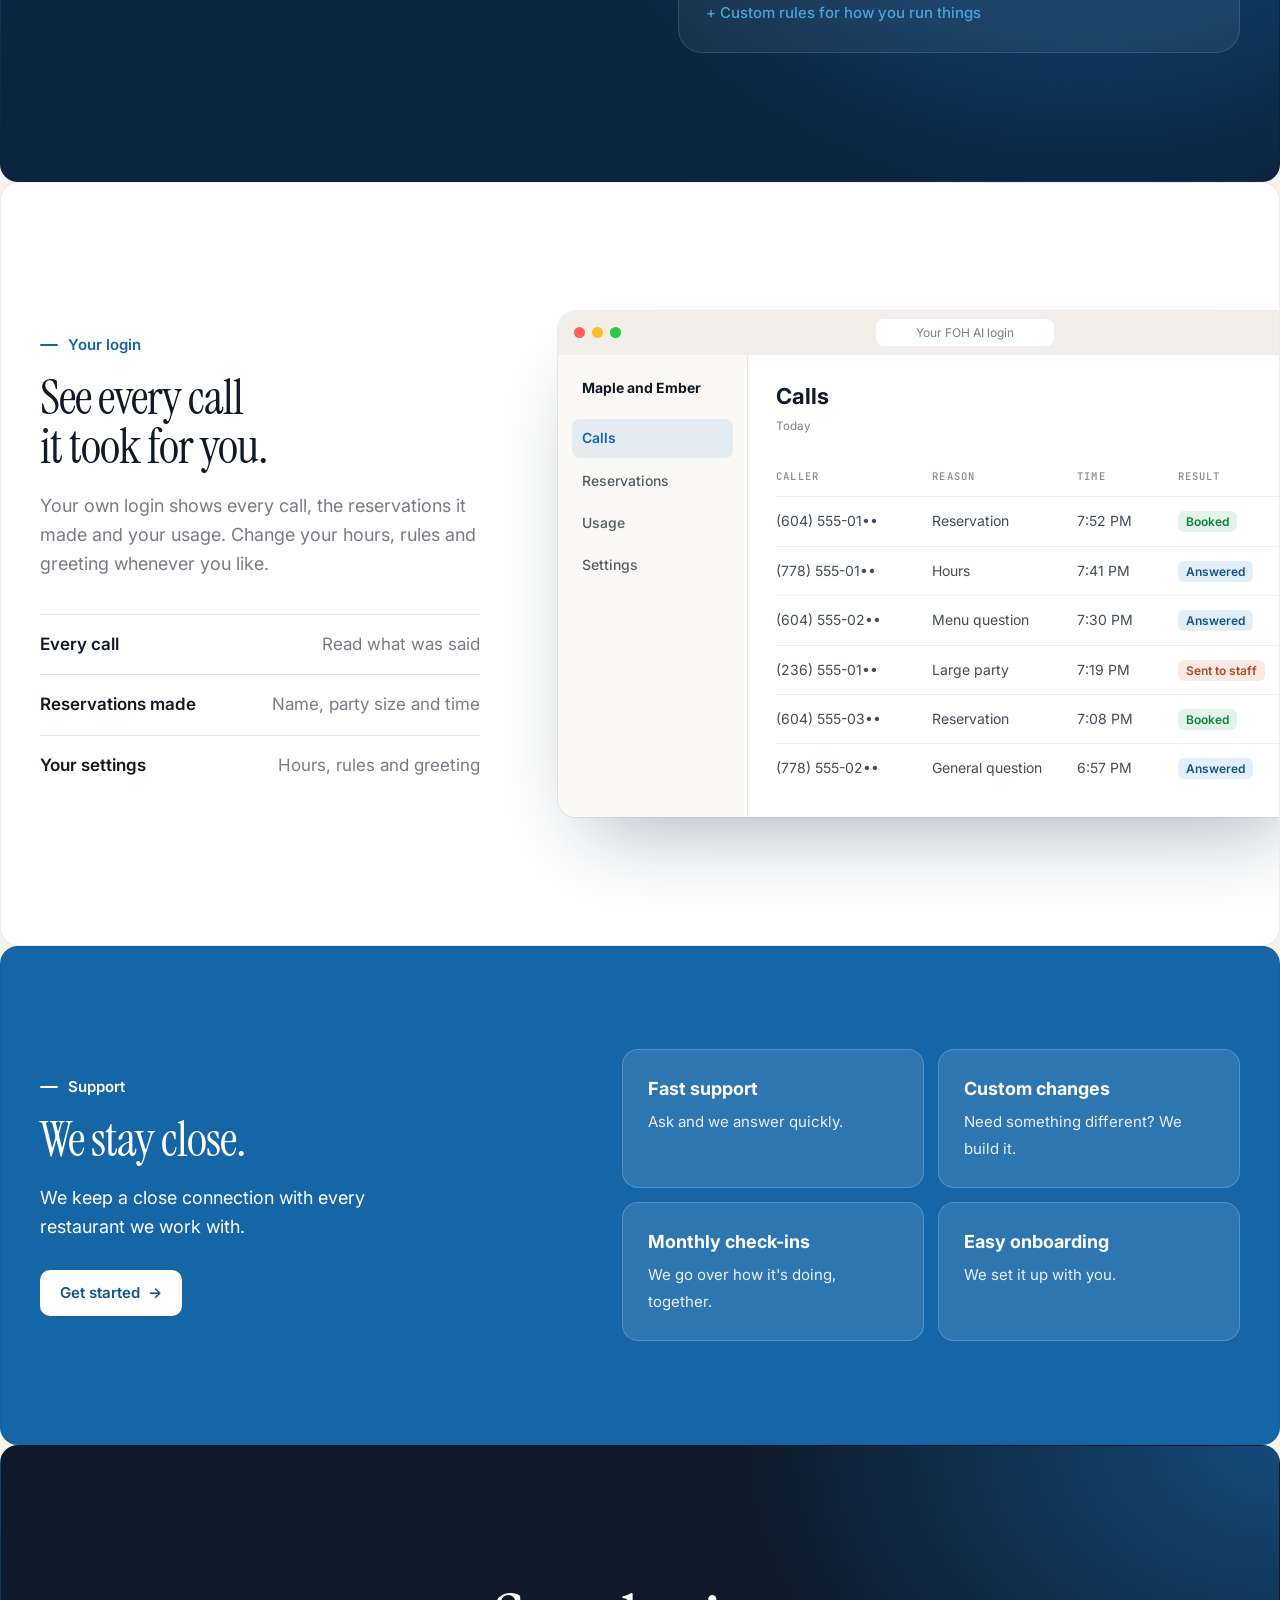
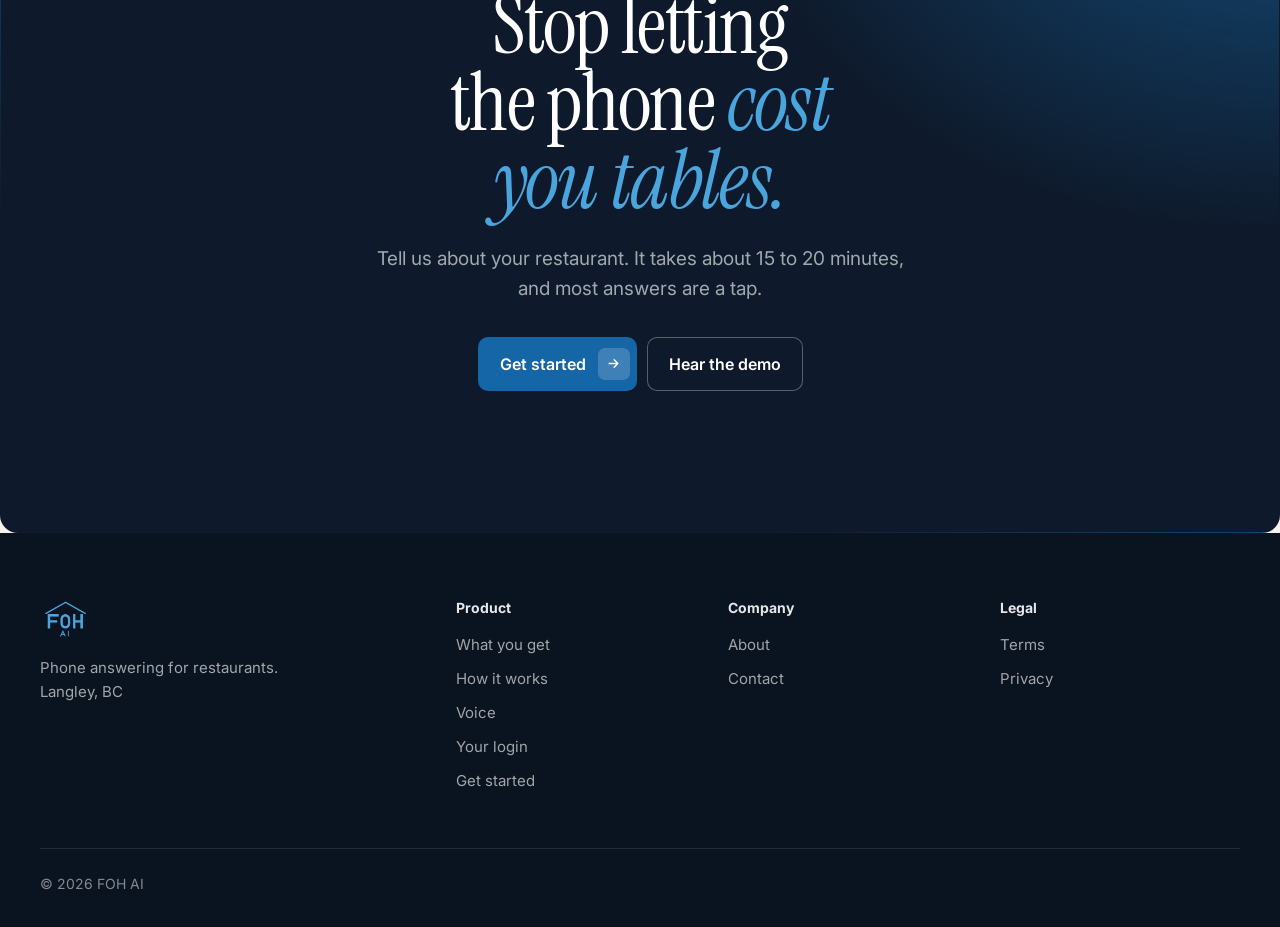
==== commit 954b5e24: "WIP: Maple-style homepage markup (styling not finished) Co-Authored-By: Claude Sonnet 5.5 <noreply@a" ====
--- a/index.html
+++ b/index.html
@@ -40,11 +40,11 @@
 <main>
 <!-- hero: the outcome on the left, the demo phone on a deep-blue stage on the right -->
 <section class="hero2">
-  <div class="in hero-grid">
-    <div class="hero-copy">
-      <p class="mono-label">For restaurants that can't miss a call</p>
-      <h1><span>Every call answered.</span> <em><span>Every table kept.</span></em></h1>
-      <p class="h-sub">A missed call is a table that books somewhere else. We pick up every call, through the rush and after close, so your staff stay with the guests in front of them.</p>
+  <div class="in hero-c">
+    <p class="mono-label">For restaurants that can't miss a call</p>
+    <h1><span>Every call answered.</span> <em><span>Every table kept.</span></em></h1>
+    <p class="h-sub">A missed call is a table that books somewhere else. We pick up every call, through the rush and after close, so your staff stay with the guests in front of them.</p>
+    <div class="hero-actions">
       <a class="demo-card" data-demo-call href="tel:+17786525367">
         <span class="demo-ico" aria-hidden="true"><svg viewBox="0 0 24 24"><path d="M22 16.9v3a2 2 0 0 1-2.2 2 19.8 19.8 0 0 1-8.6-3.1 19.5 19.5 0 0 1-6-6A19.8 19.8 0 0 1 2.1 4.2 2 2 0 0 1 4.1 2h3a2 2 0 0 1 2 1.7c.1 1 .4 1.9.7 2.8a2 2 0 0 1-.5 2.1L8.1 9.9a16 16 0 0 0 6 6l1.3-1.3a2 2 0 0 1 2.1-.4c.9.3 1.8.6 2.8.7a2 2 0 0 1 1.7 2z"/></svg></span>
         <span class="demo-txt"><b>Hear it answer a call</b><small>Call our demo restaurant. It takes a minute.</small></span>
@@ -52,11 +52,13 @@
       </a>
       <a class="h-link" href="onboarding.html">Or get your restaurant set up <span aria-hidden="true">→</span></a>
     </div>
-
-    <div class="stage-wrap">
-    <div class="stage">
-      <div class="rings" aria-hidden="true"><i></i><i></i><i></i><i></i></div>
-      <div class="stage-top"><span class="live"><i aria-hidden="true"></i>Demo line</span><span class="stage-hint">Tap any call to try it</span></div>
+  </div>
+  <div class="in">
+    <div class="showcase">
+      <div class="fc fc-1" aria-hidden="true"><i class="dot-live"></i><span><small>Line 1 · Reservation</small><b>Table for four, 7:30 PM</b></span><time>00:42</time></div>
+      <div class="fc fc-2" aria-hidden="true"><i class="dot-live"></i><span><small>Line 2 · Menu question</small><b>Is the soup vegetarian?</b></span><time>00:18</time></div>
+      <div class="fc fc-3" aria-hidden="true"><span class="ok">✓</span><span><small>Reservation booked</small><b>Sam · Party of 4 · 7:30 PM</b></span></div>
+      <div class="fc fc-4" aria-hidden="true"><span class="ok o">→</span><span><small>Sent to your staff</small><b>Large party, Saturday</b></span></div>
       <div class="phone" role="group" aria-label="Demo phone">
         <div class="screen">
           <div class="status" aria-hidden="true">
@@ -94,13 +96,11 @@
         </div>
       </div>
     </div>
-      <div class="float-card" aria-hidden="true"><span class="ok">✓</span><span><b>Table booked</b><small>Party of 4 · 7:30 PM</small></span></div>
-    </div>
   </div>
 </section>
 
 <!-- what a missed call costs -->
-<section class="cost" id="savings">
+<section class="panel cost" id="savings">
   <div class="in cost-grid">
     <div class="cost-left">
       <p class="mono-label ember">What the phone costs you</p>
@@ -120,33 +120,51 @@
   </div>
 </section>
 
+<!-- a live call turns into a booking -->
+<section class="panel callflow" id="booking">
+  <div class="in">
+    <div class="cf-head">
+      <div><p class="mono-label">From the call to the table</p><h2>The booking is made before they hang up.</h2></div>
+      <p class="soft">A guest asks for a table. We take the name, the party size and the time, and the booking is in your login while they're still on the line.</p>
+    </div>
+    <div class="cf-stage">
+      <div class="livecall" aria-label="Example of a live call">
+        <div class="lc-top"><span class="rec"><i></i>Live call 0:52</span><span>Friday evening</span></div>
+        <div class="lc-wave" aria-hidden="true"><i style="--h:96%"></i><i style="--h:44%"></i><i style="--h:70%"></i><i style="--h:18%"></i><i style="--h:30%"></i><i style="--h:36%"></i><i style="--h:30%"></i><i style="--h:96%"></i><i style="--h:24%"></i><i style="--h:18%"></i><i style="--h:36%"></i><i style="--h:62%"></i><i style="--h:18%"></i><i style="--h:30%"></i><i style="--h:70%"></i><i style="--h:70%"></i><i style="--h:30%"></i><i style="--h:62%"></i><i style="--h:30%"></i><i style="--h:36%"></i><i style="--h:70%"></i><i style="--h:18%"></i><i style="--h:24%"></i><i style="--h:30%"></i><i style="--h:62%"></i><i style="--h:24%"></i><i style="--h:18%"></i><i style="--h:24%"></i><i style="--h:24%"></i><i style="--h:70%"></i><i style="--h:18%"></i><i style="--h:62%"></i><i style="--h:18%"></i><i style="--h:36%"></i><i style="--h:44%"></i><i style="--h:80%"></i><i style="--h:70%"></i><i style="--h:44%"></i><i style="--h:36%"></i><i style="--h:30%"></i><i style="--h:24%"></i><i style="--h:80%"></i><i style="--h:36%"></i><i style="--h:44%"></i></div>
+        <div class="lc-lines">
+          <div><small>Guest</small><span>Hi, do you have a table for four tonight, around 7:30?</span></div>
+          <div class="a"><small>Receptionist</small><span>We do. Can I get a name for the booking?</span></div>
+          <div><small>Guest</small><span>It's Sam.</span></div>
+          <div class="a"><small>Receptionist</small><span>You're booked for four at 7:30 tonight, Sam. See you then.</span></div>
+        </div>
+      </div>
+      <div class="cf-link" aria-hidden="true"><svg viewBox="0 0 100 64" fill="none"><path d="M3 50C40 50 56 14 96 14" stroke="#1a7cc7" stroke-width="2" stroke-dasharray="2 6" stroke-linecap="round"/><circle cx="4" cy="50" r="4" fill="#1a7cc7"/><circle cx="96" cy="14" r="4" fill="#1a7cc7"/></svg></div>
+      <div class="slip" aria-label="Example of the booking in your login">
+        <b class="sl-name">Your restaurant</b>
+        <p class="sl-meta">Reservation · Friday · 7:30 PM</p>
+        <dl>
+          <div><dt>Name</dt><dd>Sam</dd></div>
+          <div><dt>Party</dt><dd>4 people</dd></div>
+          <div><dt>Time</dt><dd>7:30 PM</dd></div>
+          <div><dt>Taken</dt><dd>By phone</dd></div>
+        </dl>
+        <p class="sl-foot"><span>Status</span><b>Booked</b></p>
+      </div>
+    </div>
+  </div>
+</section>
+
 <!-- features: what it does today -->
-<section class="feat" id="features">
+<section class="panel feat" id="features">
   <div class="in">
     <div class="feat-head">
       <div><p class="mono-label">What you get</p><h2>Everything it handles, from day one.</h2></div>
       <p class="soft">More is on the way, and you can ask for changes any time.</p>
     </div>
-    <div class="bento">
-      <article class="tile convo">
-        <h3>Reservations, booked on the call</h3>
-        <p>The guest gets a table before they hang up. You see it in your login.</p>
-        <div class="bubbles" aria-label="Example of a booking call">
-          <div class="bub g"><small>Guest</small>Hi, do you have a table for four tonight, around 7:30?</div>
-          <div class="bub a"><small>Receptionist</small>We do. Can I get a name for the booking?</div>
-          <div class="bub g"><small>Guest</small>It's Sam.</div>
-          <div class="bub a"><small>Receptionist</small>You're booked for four at 7:30 tonight, Sam. See you then.</div>
-        </div>
-      </article>
-      <article class="tile lines">
-        <h3>Several calls at the same time</h3>
-        <p>No busy signal and no hold music. Every line gets picked up.</p>
-        <ul class="line-list" aria-label="Example of three calls at once">
-          <li><i aria-hidden="true"></i><span><small>Line 1</small>Reservation</span><time>00:42</time></li>
-          <li><i aria-hidden="true"></i><span><small>Line 2</small>Menu question</span><time>00:18</time></li>
-          <li><i aria-hidden="true"></i><span><small>Line 3</small>Hours</span><time>00:07</time></li>
-        </ul>
-      </article>
+    <div class="cards3">
+      <article class="icard"><div class="ill"><svg viewBox="0 0 320 170" fill="none" stroke="#1566a6" stroke-width="2" stroke-linejoin="round" stroke-linecap="round" aria-hidden="true"><rect x="40" y="22" width="240" height="36" rx="10" fill="#fff"/><circle cx="62" cy="40" r="5" fill="#3ddc84" stroke="none"/><path d="M80 40h74"/><path d="M214 34v12M224 30v20M234 36v8M244 32v16M254 37v6" stroke="#1a7cc7"/><rect x="40" y="66" width="240" height="36" rx="10" fill="#fff"/><circle cx="62" cy="84" r="5" fill="#3ddc84" stroke="none"/><path d="M80 84h56"/><path d="M214 78v12M224 74v20M234 80v8M244 76v16M254 81v6" stroke="#1a7cc7"/><rect x="40" y="110" width="240" height="36" rx="10" fill="#fff"/><circle cx="62" cy="128" r="5" fill="#3ddc84" stroke="none"/><path d="M80 128h88"/><path d="M214 122v12M224 118v20M234 124v8M244 120v16M254 125v6" stroke="#1a7cc7"/></svg></div><h3>Several calls at the same time</h3><p>No busy signal and no hold music. Every line gets picked up.</p></article>
+      <article class="icard"><div class="ill"><svg viewBox="0 0 320 170" fill="none" stroke="#1566a6" stroke-width="2" stroke-linejoin="round" stroke-linecap="round" aria-hidden="true"><path d="M48 30h132a12 12 0 0 1 12 12v40a12 12 0 0 1-12 12h-92l-24 20V94h-16a12 12 0 0 1-12-12V42a12 12 0 0 1 12-12z" fill="#fff"/><path d="M68 52h92M68 68h60"/><path d="M272 82a12 12 0 0 0-12-12h-92a12 12 0 0 0-12 12v36a12 12 0 0 0 12 12h72l28 20v-20a12 12 0 0 0 12-12z" fill="#1a7cc7" transform="translate(-20 4)"/><path d="M168 98h76M168 114h48" stroke="#fff" transform="translate(-20 4)"/></svg></div><h3>Menu, hours and guest questions</h3><p>Guests get answers about your menu, hours and location without pulling your staff off the floor.</p></article>
+      <article class="icard"><div class="ill"><svg viewBox="0 0 320 170" fill="none" stroke="#1566a6" stroke-width="2" stroke-linejoin="round" stroke-linecap="round" aria-hidden="true"><rect x="46" y="30" width="62" height="110" rx="14" fill="#fff"/><path d="M68 44h18"/><circle cx="77" cy="122" r="5"/><path d="M122 85h86" stroke="#1a7cc7" stroke-dasharray="2 7"/><path d="M198 74l12 11-12 11" stroke="#1a7cc7"/><circle cx="256" cy="66" r="20" fill="#fff"/><path d="M218 140c0-24 17-38 38-38s38 14 38 38z" fill="#cfe4f7"/></svg></div><h3>Handed to your staff when it should be</h3><p>When a guest needs a person, the call is transferred to your staff.</p></article>
     </div>
     <div class="feat-cols">
       <div><h3>On the phone</h3><ul class="chk">
@@ -177,7 +195,7 @@
 </section>
 
 <!-- how it works -->
-<section class="how" id="how">
+<section class="panel how" id="how">
   <div class="in">
     <div class="how-head">
       <div><p class="mono-label">How it works</p><h2>Your calls answered in three steps.</h2></div>
@@ -192,7 +210,7 @@
 </section>
 
 <!-- voice -->
-<section class="voice-sec" id="voice">
+<section class="panel voice-sec" id="voice">
   <div class="in voice-grid">
     <div>
       <p class="mono-label sky">Voice</p>
@@ -212,7 +230,7 @@
 </section>
 
 <!-- your login -->
-<section class="login-sec" id="login">
+<section class="panel login-sec" id="login">
   <div class="in login-grid">
     <div class="login-copy">
       <p class="mono-label">Your login</p>
@@ -246,7 +264,7 @@
 </section>
 
 <!-- support -->
-<section class="support">
+<section class="panel support">
   <div class="in support-grid">
     <div>
       <p class="mono-label light">Support</p>
@@ -264,7 +282,7 @@
 </section>
 
 <!-- end -->
-<section class="end2">
+<section class="panel end2">
   <div class="in">
     <h2>Stop letting the phone <em>cost you tables.</em></h2>
     <p>Tell us about your restaurant. It takes about 15 to 20 minutes, and most answers are a tap.</p>
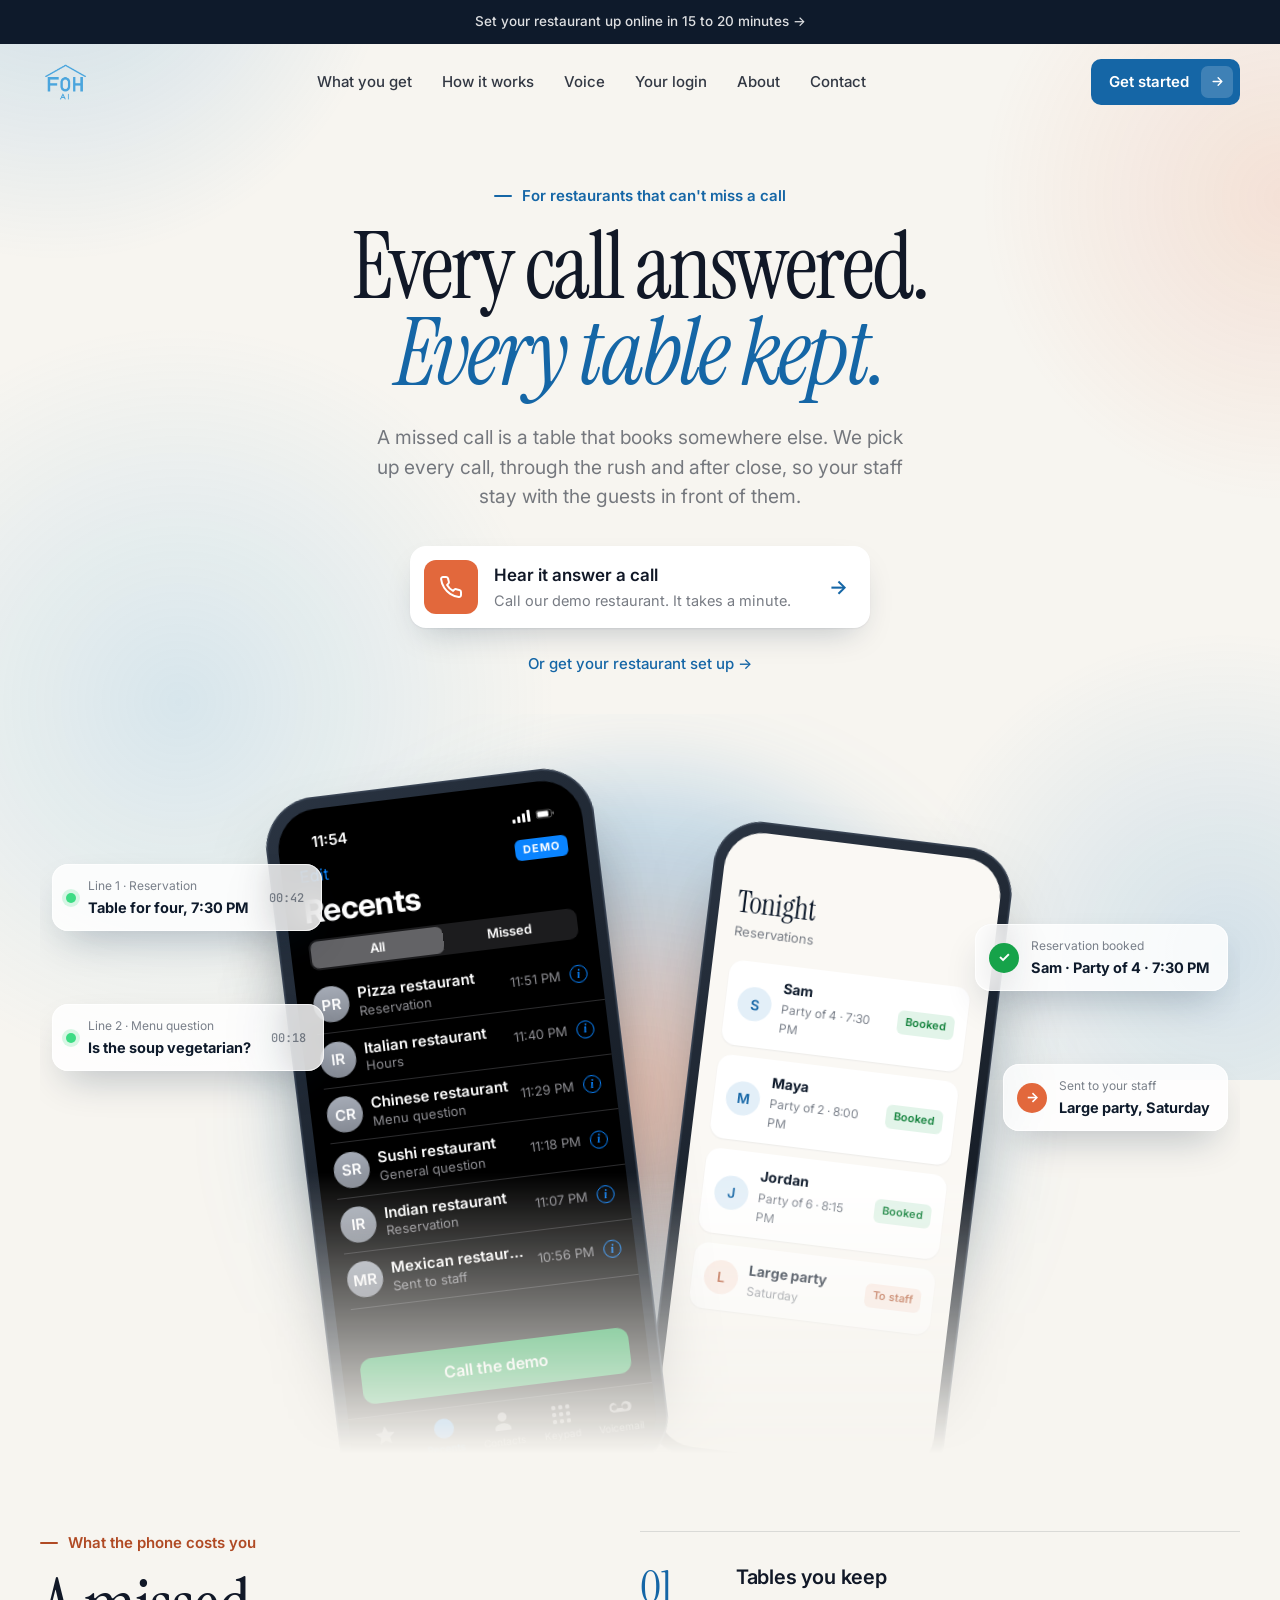
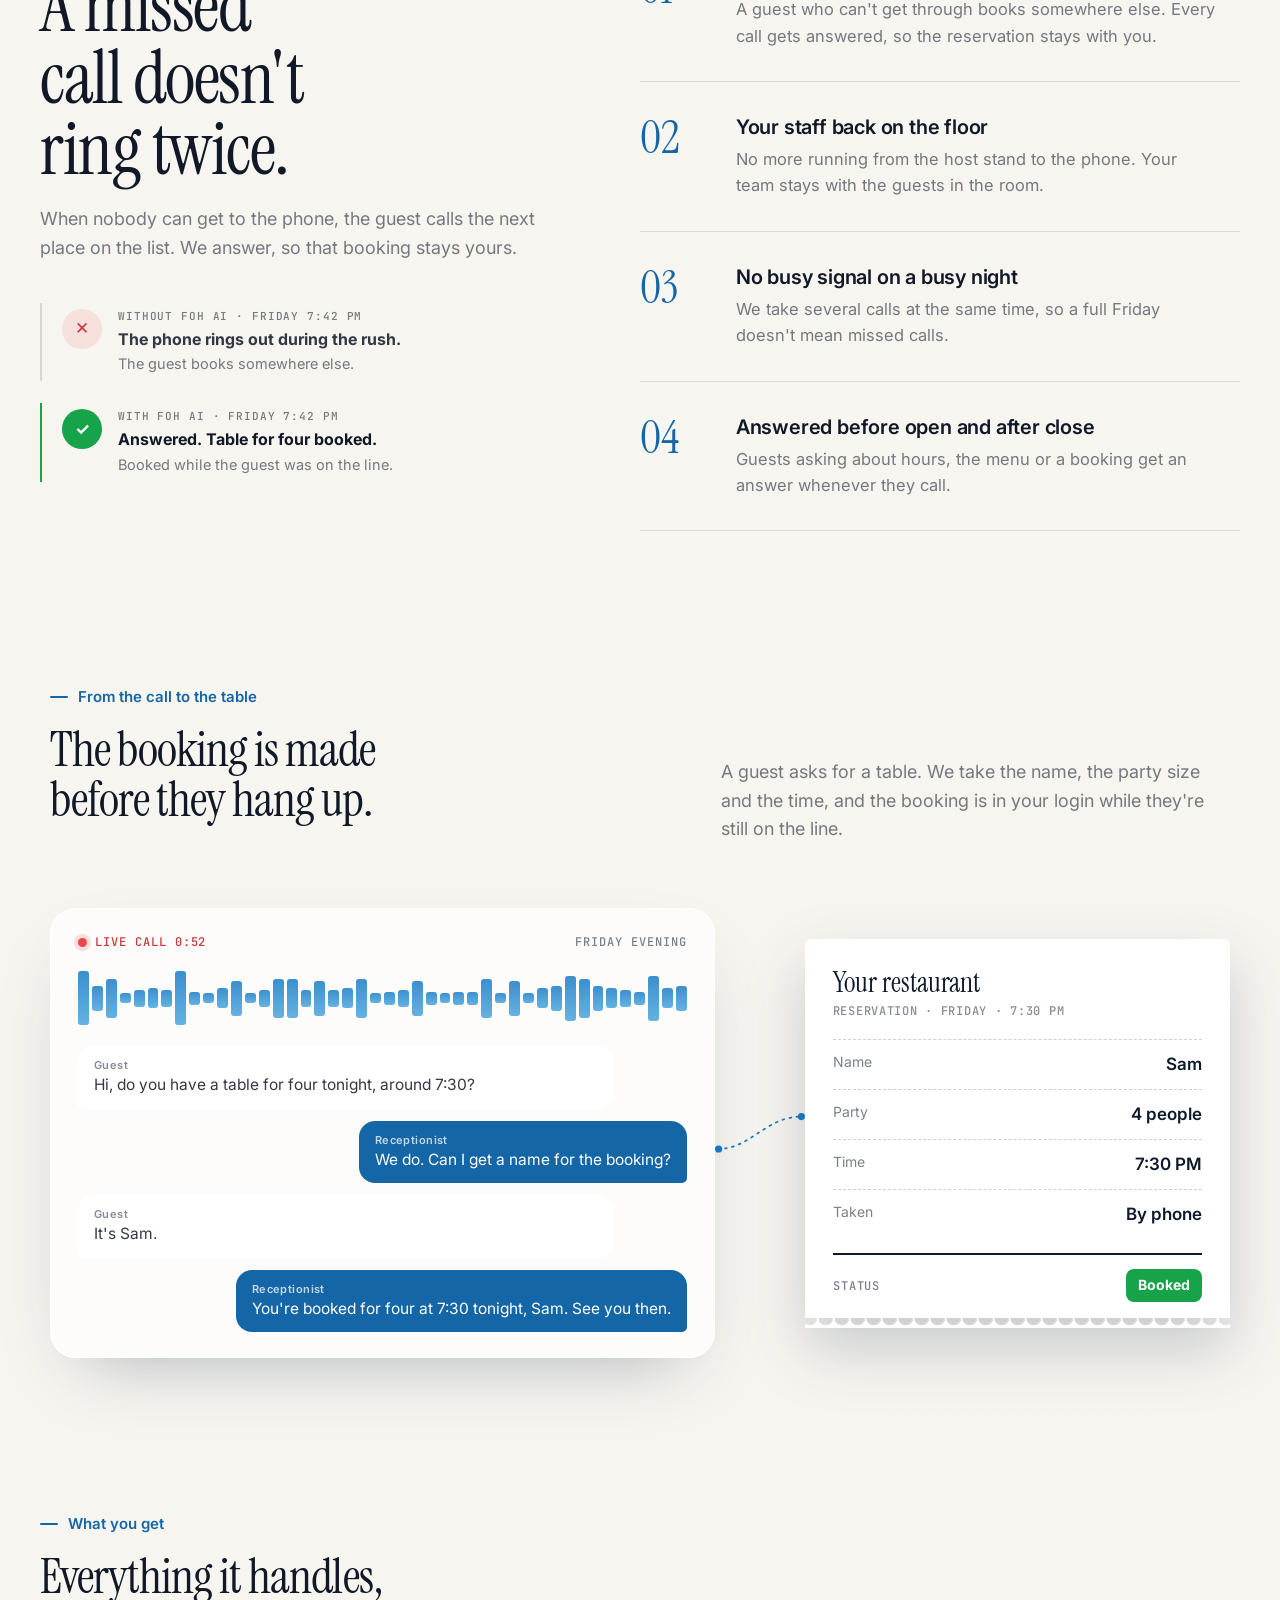
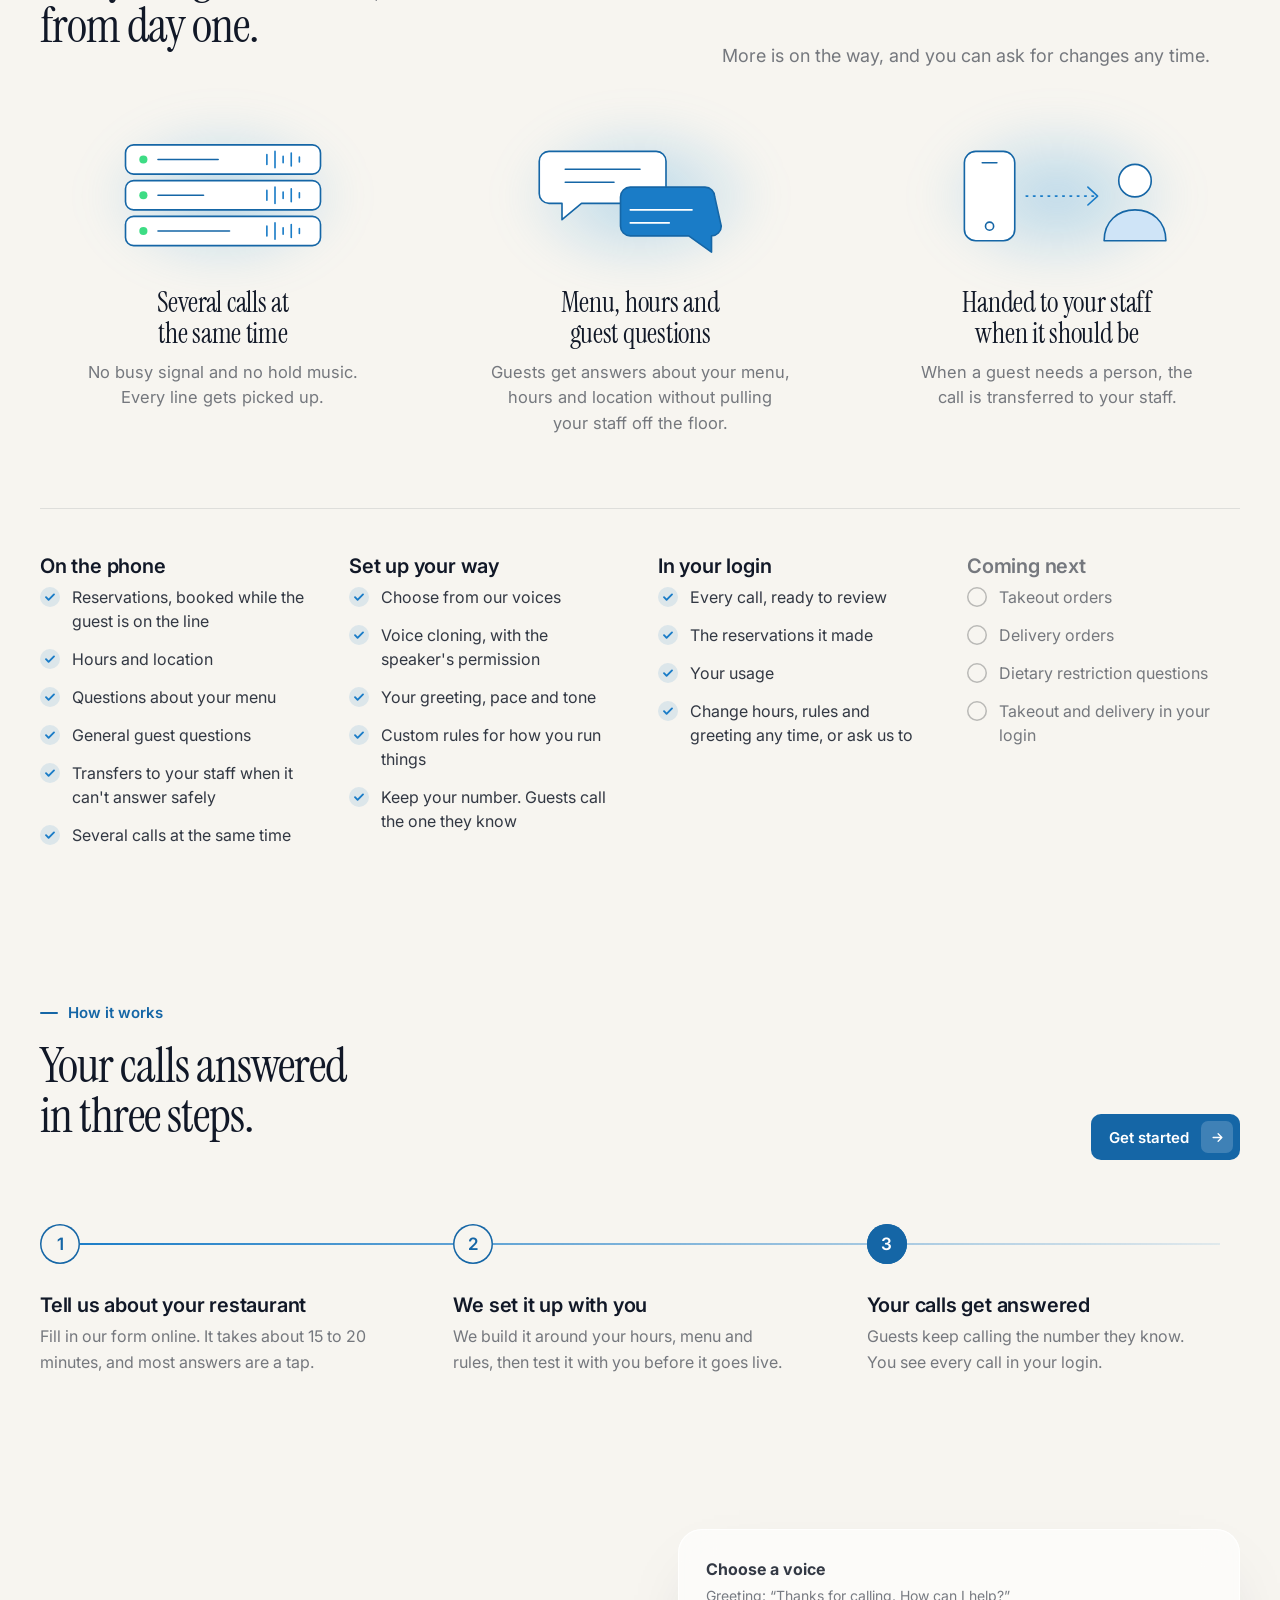
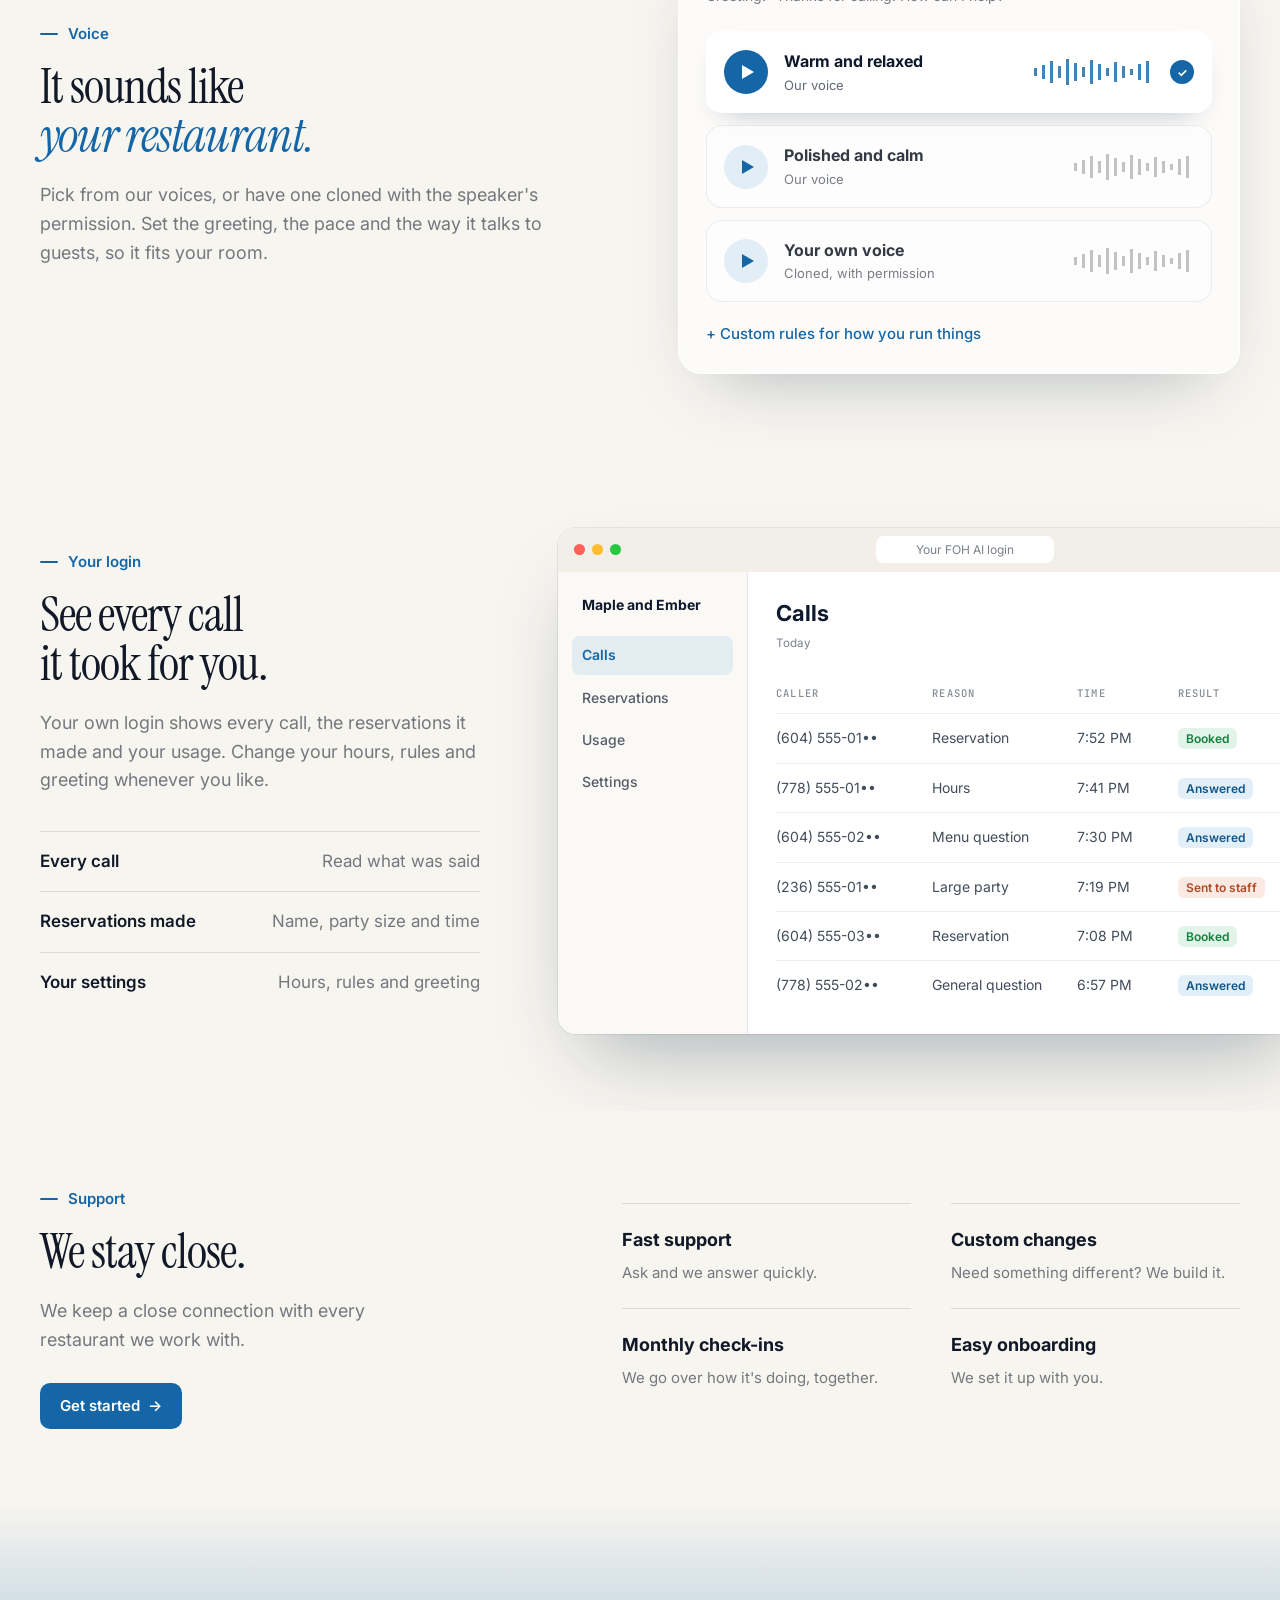
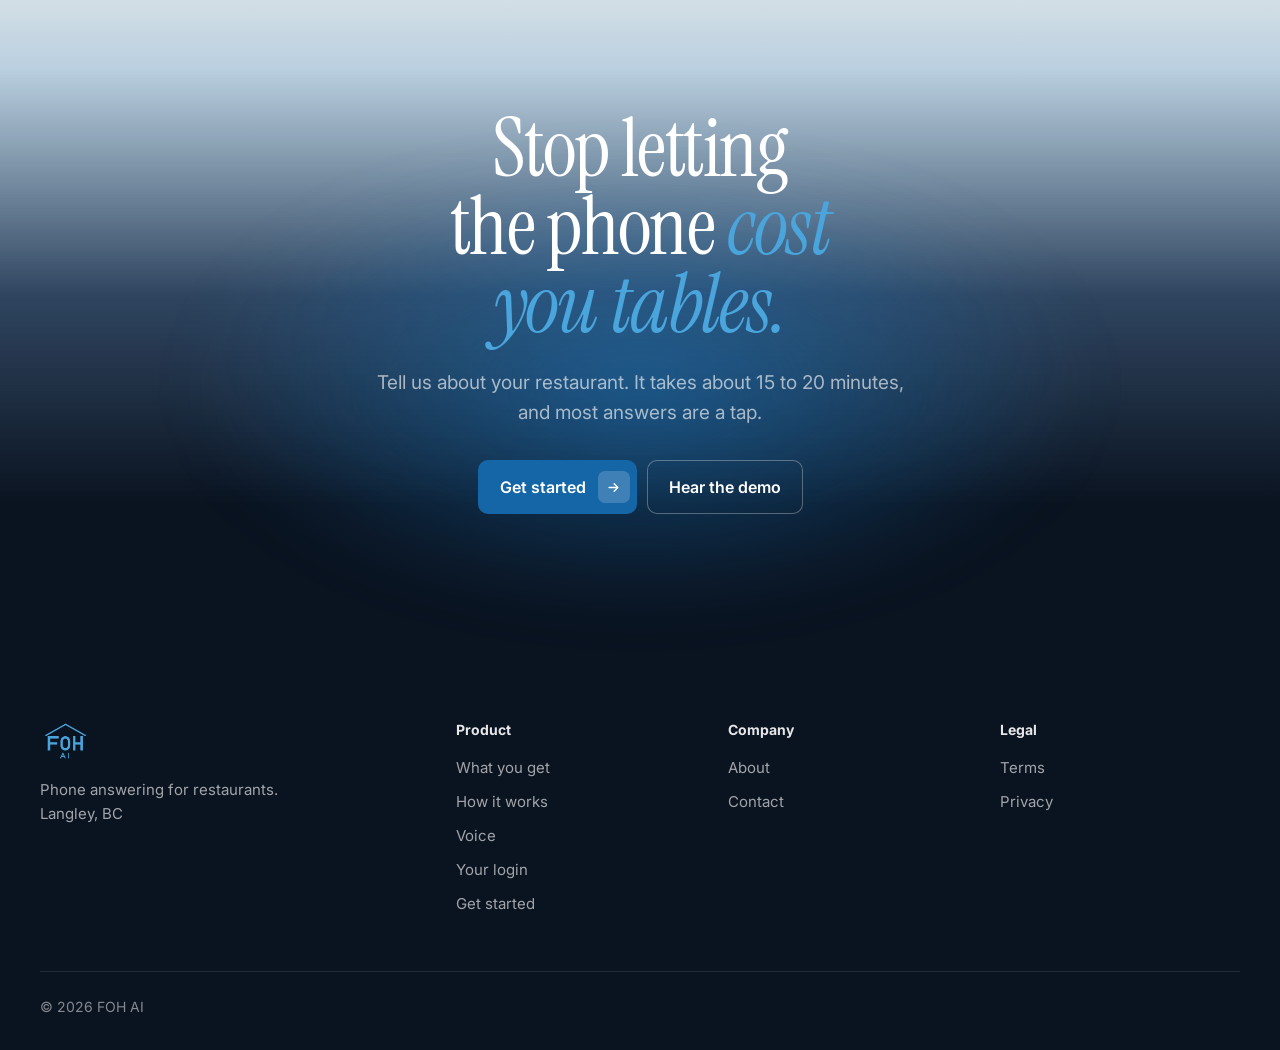
==== commit 9854dd6a: "Homepage: one continuous page, scroll animations, tilted phones, fade into footer Co-Authored-By: Cl" ====
--- a/index.html
+++ b/index.html
@@ -15,6 +15,8 @@
 <link rel="stylesheet" href="https://fonts.googleapis.com/css2?family=Inter:wght@400;500;600;700&family=JetBrains+Mono:wght@500&display=swap">
 <link rel="stylesheet" href="style.css">
 <link rel="stylesheet" href="home.css">
+<link rel="stylesheet" href="flow.css">
+<script>document.documentElement.classList.add("js")</script>
 <script src="tune.js"></script>
 </head>
 <body class="home">
@@ -95,6 +97,17 @@
           </div>
         </div>
       </div>
+      <div class="phone2" aria-hidden="true">
+        <div class="p2-screen">
+          <div class="p2-top"><b>Tonight</b><span>Reservations</span></div>
+          <ul>
+            <li><i>S</i><span><b>Sam</b><small>Party of 4 · 7:30 PM</small></span><em>Booked</em></li>
+            <li><i>M</i><span><b>Maya</b><small>Party of 2 · 8:00 PM</small></span><em>Booked</em></li>
+            <li><i>J</i><span><b>Jordan</b><small>Party of 6 · 8:15 PM</small></span><em>Booked</em></li>
+            <li class="o"><i>L</i><span><b>Large party</b><small>Saturday</small></span><em>To staff</em></li>
+          </ul>
+        </div>
+      </div>
     </div>
   </div>
 </section>
@@ -306,5 +319,6 @@
 
 <script src="phone.js"></script>
 <script src="site.js"></script>
+<script src="flow.js"></script>
 </body>
 </html>
--- a/flow.css
+++ b/flow.css
@@ -0,0 +1,213 @@
+/* flow.css: makes the homepage one continuous page.
+   No section has its own box or colour block. A soft glow sits behind everything and drifts as you scroll,
+   so each part fades into the next. The page only turns dark at the very end, as a slow fade into the footer.
+   Loads after home.css and overrides it. */
+:root{--p:0;--sy:0}
+body.home{background:#f7f5f0}
+body.home::before{content:"";position:fixed;inset:-20vh -10vw;z-index:-1;pointer-events:none;
+  background:
+    radial-gradient(38vw 38vw at 12% 8%, rgb(26 124 199 / .20), transparent 70%),
+    radial-gradient(34vw 34vw at 92% 30%, rgb(226 104 60 / .14), transparent 70%),
+    radial-gradient(42vw 42vw at 20% 70%, rgb(74 165 221 / .18), transparent 70%),
+    radial-gradient(36vw 36vw at 88% 90%, rgb(26 124 199 / .16), transparent 70%);
+  transform:translate3d(0,calc(var(--p) * -34vh),0);will-change:transform}
+body.home main,body.home .panel{background:none;border:0;box-shadow:none;border-radius:0}
+body.home .panel{padding-block:clamp(48px,6vw,88px)}
+
+/* header over the glow */
+.hd.stuck{background:rgb(247 245 240 / .78)}
+
+/* ---------- reveal on scroll ---------- */
+.js [data-r]{opacity:0;transform:translate3d(0,34px,0);transition:opacity .8s cubic-bezier(.2,.7,.2,1) var(--d,0ms),transform .8s cubic-bezier(.2,.7,.2,1) var(--d,0ms)}
+.js [data-r].in-view{opacity:1;transform:none}
+
+/* ---------- hero: centred words, then the phones fading into the page ---------- */
+body.home .hero2{padding:clamp(36px,5vw,72px) 0 0;position:relative}
+.hero-c{text-align:center;display:flex;flex-direction:column;align-items:center}
+.hero-c .mono-label{justify-content:center}
+.hero-c h1{font-size:clamp(46px,7.2vw,108px);line-height:.94;letter-spacing:-.03em;margin:0 0 26px;max-width:none}
+.hero-c h1 span{display:block}
+.hero-c h1 em{color:var(--blue);font-style:italic}
+.hero-c .h-sub{margin:0 auto 34px;max-width:46ch}
+.hero-actions{display:flex;flex-direction:column;align-items:center;gap:6px;width:100%}
+.hero-actions .demo-card{width:min(460px,100%);text-align:left}
+.hero-actions .h-link{margin-top:18px}
+
+.showcase{position:relative;height:clamp(520px,58vw,740px);margin-top:clamp(20px,3vw,40px);padding-top:50px;box-sizing:border-box;overflow:hidden;
+  -webkit-mask-image:linear-gradient(#000 62%,transparent 100%);mask-image:linear-gradient(#000 62%,transparent 100%)}
+.showcase::before{content:"";position:absolute;left:50%;top:6%;width:min(760px,92%);aspect-ratio:1;transform:translateX(-50%);border-radius:50%;
+  background:radial-gradient(circle at 50% 45%, rgb(226 104 60 / .38), rgb(26 124 199 / .26) 45%, transparent 70%);filter:blur(40px)}
+.showcase .phone{position:absolute;left:50%;top:64px;width:min(330px,56vw);z-index:2;
+  transform:translate3d(calc(-50% - min(130px,11vw)),calc(var(--sy) * -.05px),0) rotate(-7deg);transform-origin:50% 100%}
+.phone2{position:absolute;left:50%;top:116px;width:min(300px,50vw);aspect-ratio:9/19.2;z-index:1;border-radius:48px;padding:11px;
+  background:linear-gradient(145deg,#2a3442,#0c1118);box-shadow:0 0 0 1.5px #3b4656 inset,0 40px 80px -30px rgb(0 0 0 / .55);
+  transform:translate3d(calc(-50% + min(150px,13vw)),calc(var(--sy) * -.11px),0) rotate(7deg);transform-origin:50% 100%}
+.p2-screen{height:100%;border-radius:38px;background:#faf8f4;padding:56px 18px 0;overflow:hidden}
+.p2-top b{display:block;font:400 30px/1 var(--f-head);color:var(--ink2)}
+.p2-top span{display:block;margin:4px 0 18px;font-size:13px;color:rgb(14 26 43 / .55)}
+.p2-screen ul{list-style:none;margin:0;padding:0;display:grid;gap:10px}
+.p2-screen li{display:flex;align-items:center;gap:10px;padding:12px;border-radius:14px;background:#fff;box-shadow:0 1px 2px rgb(11 37 64 / .06)}
+.p2-screen li i{flex:none;width:34px;height:34px;border-radius:50%;display:grid;place-items:center;background:rgb(26 124 199 / .12);color:var(--blue);font:600 14px var(--f-body);font-style:normal}
+.p2-screen li span{flex:1;min-width:0}
+.p2-screen li b{display:block;font-size:14px;color:var(--ink2)}
+.p2-screen li small{display:block;font-size:12px;color:rgb(14 26 43 / .55)}
+.p2-screen li em{font-style:normal;font-size:11px;font-weight:600;padding:3px 8px;border-radius:6px;background:rgb(22 163 74 / .12);color:#12813b}
+.p2-screen li.o em{background:rgb(226 104 60 / .14);color:#b04a24}
+.p2-screen li.o i{background:rgb(226 104 60 / .14);color:#b04a24}
+
+.fc{position:absolute;z-index:3;display:flex;align-items:center;gap:12px;padding:12px 18px 12px 14px;border-radius:16px;
+  background:rgb(255 255 255 / .82);-webkit-backdrop-filter:blur(14px);backdrop-filter:blur(14px);box-shadow:0 18px 40px -14px rgb(11 37 64 / .3),0 0 0 1px rgb(255 255 255 / .7) inset}
+.fc small{display:block;font-size:12px;color:rgb(14 26 43 / .55)}
+.fc b{display:block;font-size:14.5px;color:var(--ink2)}
+.fc time{margin-left:8px;font:500 12px var(--mono);color:rgb(14 26 43 / .5)}
+.fc .ok{flex:none;width:30px;height:30px;border-radius:50%;background:var(--ok);color:#fff;display:grid;place-items:center;font-weight:700;font-size:14px}
+.fc .ok.o{background:var(--ember)}
+.dot-live{flex:none;width:10px;height:10px;border-radius:50%;background:#3ddc84;box-shadow:0 0 0 4px rgb(61 220 132 / .2)}
+.fc-1{left:max(12px,calc(50% - 700px));top:150px}
+.fc-2{left:max(12px,calc(50% - 690px));top:290px}
+.fc-3{right:max(12px,calc(50% - 700px));top:210px}
+.fc-4{right:max(12px,calc(50% - 690px));top:350px}
+@media (prefers-reduced-motion:no-preference){
+  .fc{animation:bob 6s ease-in-out infinite}
+  .fc-2{animation-delay:-1.5s}.fc-3{animation-delay:-3s}.fc-4{animation-delay:-4.5s}
+  .js .showcase .fc,.js .showcase .phone,.js .showcase .phone2{opacity:0}
+  .js .showcase.in-view .phone,.js .showcase.in-view .phone2{opacity:1;transition:opacity .9s ease}
+  .js .showcase.in-view .fc{opacity:1;transition:opacity .8s ease .5s}
+}
+@keyframes bob{0%,100%{translate:0 0}50%{translate:0 -10px}}
+
+/* ---------- what the phone costs you: no boxes, just lines ---------- */
+body.home .cost{border:0}
+.ticket,.ticket.bad,.ticket.good{background:none;border:0;border-left:2px solid rgb(14 26 43 / .14);border-radius:0;box-shadow:none;padding:6px 0 6px 20px}
+.ticket.good{border-left-color:var(--ok)}
+.ticket.good::before{display:none}
+.tickets{gap:22px}
+
+/* ---------- call to booking ---------- */
+.cf-head{display:grid;grid-template-columns:1.1fr .9fr;gap:48px;align-items:end;margin-bottom:clamp(40px,5vw,64px)}
+.cf-head h2{margin:0;max-width:14ch}
+.cf-head .soft{margin:0;max-width:40ch}
+.cf-stage{display:grid;grid-template-columns:minmax(0,1.25fr) 90px minmax(0,.8fr);align-items:center}
+.livecall{padding:26px 28px;border-radius:26px;background:rgb(255 255 255 / .7);-webkit-backdrop-filter:blur(16px);backdrop-filter:blur(16px);
+  box-shadow:0 30px 70px -34px rgb(11 37 64 / .35),0 0 0 1px rgb(255 255 255 / .8) inset}
+.lc-top{display:flex;justify-content:space-between;gap:12px;font:500 12px var(--mono);letter-spacing:.08em;text-transform:uppercase;color:rgb(14 26 43 / .55)}
+.rec{display:inline-flex;align-items:center;gap:8px;color:#c9353a}
+.rec i{width:9px;height:9px;border-radius:50%;background:#e5484d;box-shadow:0 0 0 4px rgb(229 72 77 / .18)}
+.lc-wave{display:flex;align-items:center;gap:3px;height:56px;margin:20px 0}
+.lc-wave i{flex:1;min-width:2px;height:var(--h);border-radius:3px;background:linear-gradient(var(--deco),var(--sky));opacity:.85}
+.lc-lines{display:grid;gap:12px}
+.lc-lines > div{max-width:88%;padding:12px 16px;border-radius:16px 16px 16px 5px;background:#fff;font-size:15.5px;line-height:1.45;color:var(--t-strong)}
+.lc-lines small{display:block;font:600 11px var(--f-body);letter-spacing:.04em;color:rgb(14 26 43 / .5);margin-bottom:2px}
+.lc-lines .a{justify-self:end;border-radius:16px 16px 5px 16px;background:var(--blue);color:#fff}
+.lc-lines .a small{color:rgb(255 255 255 / .75)}
+.cf-link svg{display:block;width:100%;height:auto;overflow:visible}
+.cf-link path{stroke-dashoffset:0}
+.slip{position:relative;padding:30px 28px 26px;background:#fff;
+  -webkit-mask:radial-gradient(circle 9px at 9px 100%,#0000 98%,#000) -9px 0/18px 100%,linear-gradient(#000 0 0);
+  filter:drop-shadow(0 26px 30px rgb(11 37 64 / .2));border-radius:6px 6px 0 0}
+.slip{-webkit-mask:none;mask:none;
+  background:linear-gradient(#fff,#fff) top/100% calc(100% - 10px) no-repeat,radial-gradient(circle at 8px 0,transparent 7px,#fff 7.5px) bottom/16px 10px repeat-x}
+.sl-name{display:block;font:400 28px/1 var(--f-head);color:var(--ink2)}
+.sl-meta{margin:6px 0 20px;font:500 12px var(--mono);letter-spacing:.06em;text-transform:uppercase;color:rgb(14 26 43 / .5)}
+.slip dl{margin:0;display:grid;gap:0}
+.slip dl div{display:flex;justify-content:space-between;padding:11px 0;border-top:1px dashed rgb(14 26 43 / .2)}
+.slip dt{color:rgb(14 26 43 / .55);font-size:14px}
+.slip dd{margin:0;font-weight:600;color:var(--ink2)}
+.sl-foot{display:flex;justify-content:space-between;align-items:center;margin:14px 0 0;padding-top:14px;border-top:2px solid var(--ink2)}
+.sl-foot span{font:500 12px var(--mono);letter-spacing:.08em;text-transform:uppercase;color:rgb(14 26 43 / .55)}
+.sl-foot b{padding:5px 12px;border-radius:8px;background:var(--ok);color:#fff;font-size:14px}
+@media (prefers-reduced-motion:no-preference){
+  .lc-wave i{transform-origin:center;animation:wv 1.1s ease-in-out infinite;animation-delay:calc(var(--i,0) * -70ms)}
+  .js .lc-lines > div{opacity:0;transform:translateY(14px)}
+  .js .livecall.in-view .lc-lines > div{opacity:1;transform:none;transition:opacity .6s ease var(--d),transform .6s ease var(--d)}
+  .js .cf-link path{stroke-dasharray:2 6}
+  .js .slip{opacity:0;transform:translateY(40px) rotate(2deg)}
+  .js .slip.in-view{opacity:1;transform:none;transition:opacity .9s ease 2.4s,transform .9s cubic-bezier(.2,.7,.2,1) 2.4s}
+  .js .cf-link{opacity:0}
+  .js .cf-link.in-view{opacity:1;transition:opacity .8s ease 2s}
+}
+@keyframes wv{0%,100%{transform:scaleY(1)}50%{transform:scaleY(.45)}}
+
+/* ---------- features: icons on the page, no cards ---------- */
+.feat-head{grid-template-columns:1.1fr .9fr}
+.cards3{display:grid;grid-template-columns:repeat(3,1fr);gap:clamp(24px,4vw,64px);text-align:center;margin-bottom:8px}
+.icard .ill{width:min(260px,100%);margin:0 auto 22px;position:relative}
+.icard .ill::before{content:"";position:absolute;inset:-10% 0 -10%;border-radius:50%;background:radial-gradient(closest-side,rgb(74 165 221 / .35),transparent);filter:blur(18px);z-index:-1}
+.icard .ill svg{display:block;width:100%;height:auto;transition:transform .5s cubic-bezier(.2,.7,.2,1)}
+.icard:hover .ill svg{transform:translateY(-6px) scale(1.03)}
+body.home .icard h3{font:400 28px/1.12 var(--f-head);letter-spacing:-.01em;margin:0 auto 10px;max-width:16ch;text-align:center}
+.icard p{margin:0 auto;color:var(--t-soft);font-size:16.5px;line-height:1.55;max-width:30ch}
+body.home .feat-cols{border-top:1px solid rgb(14 26 43 / .1)}
+
+/* ---------- how it works ---------- */
+.steps::before{transform-origin:left;background:linear-gradient(90deg,var(--deco),rgb(26 124 199 / .1))}
+.dot,.dot.on{background:#f7f5f0}
+.dot.on{background:var(--blue)}
+@media (prefers-reduced-motion:no-preference){
+  .js .steps::before{transform:scaleX(0)}
+  .js .steps.in-view::before{transform:none;transition:transform 1.6s cubic-bezier(.2,.7,.2,1) .2s}
+}
+
+/* ---------- voice: light now, so it stays part of the page ---------- */
+body.home .voice-sec,body.home .voice-sec h2{color:var(--t-full)}
+body.home .voice-sec h2 em{color:var(--blue)}
+body.home .voice-sec .soft{color:var(--t-soft)}
+body.home .mono-label.sky{color:var(--blue)}
+.picker{background:rgb(255 255 255 / .6);-webkit-backdrop-filter:blur(16px);backdrop-filter:blur(16px);box-shadow:0 30px 70px -36px rgb(11 37 64 / .35),0 0 0 1px rgb(255 255 255 / .8) inset;color:var(--t-strong)}
+.pk-head small{color:var(--t-soft)}
+.picker li{background:rgb(255 255 255 / .55);box-shadow:0 0 0 1px rgb(14 26 43 / .08) inset;color:var(--t-strong)}
+.picker li.on{background:#fff;box-shadow:0 14px 30px -18px rgb(11 37 64 / .35)}
+.play{background:rgb(26 124 199 / .12)}
+.play::before{border-left-color:var(--blue)}
+.on .play{background:var(--blue)}
+.on .play::before{border-left-color:#fff}
+.pk-foot{color:var(--blue)}
+
+/* ---------- support: plain list ---------- */
+body.home .support,body.home .support h2{color:var(--t-full)}
+body.home .support p:not(.mono-label){color:var(--t-soft)}
+body.home .mono-label.light{color:var(--blue)}
+.b-white{background:var(--blue);color:#fff}
+.b-white:hover{background:var(--blue-d)}
+.sup-tiles{gap:0 40px}
+.sup-tiles li{background:none;box-shadow:none;border-radius:0;border-top:1px solid rgb(14 26 43 / .12);padding:22px 0}
+.sup-tiles b{color:var(--t-full)}
+.sup-tiles span{color:var(--t-soft);opacity:1}
+
+/* ---------- ending: the page slowly turns dark into the footer ---------- */
+body.home .end2{position:relative;padding:clamp(140px,16vw,240px) 0 clamp(96px,11vw,160px);
+  background:linear-gradient(180deg,rgb(26 124 199 / 0) 0%,rgb(26 110 180 / .28) 22%,rgb(14 40 72 / .86) 52%,#0a1320 80%)}
+body.home .end2::before{content:"";position:absolute;left:50%;top:34%;width:min(900px,96%);aspect-ratio:2/1;transform:translateX(-50%);border-radius:50%;
+  background:radial-gradient(closest-side,rgb(26 124 199 / .55),transparent);filter:blur(30px);pointer-events:none}
+body.home .end2 .in{position:relative}
+body.home .ft2{background:#0a1320}
+body.home .ft2 .ft-in{border-top:0}
+
+/* ---------- phones and tablets ---------- */
+@media (max-width:1100px){
+  .fc-1,.fc-2,.fc-3,.fc-4{display:none}
+}
+@media (max-width:900px){
+  .cf-head,.feat-head{grid-template-columns:1fr;gap:18px}
+  .cf-stage{grid-template-columns:1fr;gap:0}
+  .cf-link{height:70px;display:flex;justify-content:center}
+  .cf-link svg{width:70px;transform:rotate(90deg) scaleY(-1);margin-top:-6px}
+  .slip{max-width:420px;width:100%;justify-self:center}
+  .cards3{grid-template-columns:1fr;gap:48px}
+  .showcase{height:clamp(470px,110vw,640px)}
+  .showcase .phone{width:min(260px,52vw);transform:translate3d(calc(-50% - 22vw),0,0) rotate(-6deg)}
+  .phone2{width:min(240px,48vw);top:44px;transform:translate3d(calc(-50% + 22vw),0,0) rotate(6deg)}
+  .p2-screen{padding-top:44px}
+  .p2-top b{font-size:24px}
+}
+@media (max-width:560px){
+  .hero-c h1{font-size:clamp(46px,14vw,64px)}
+  .showcase .phone{width:56vw;transform:translate3d(calc(-50% - 20vw),0,0) rotate(-6deg)}
+  .phone2{width:50vw;transform:translate3d(calc(-50% + 20vw),0,0) rotate(6deg)}
+  .livecall{padding:20px}
+  .lc-lines > div{max-width:94%}
+}
+@media (prefers-reduced-motion:reduce){
+  body.home::before{transform:none}
+  .showcase .phone{transform:translate3d(calc(-50% - min(130px,11vw)),0,0) rotate(-7deg)}
+}
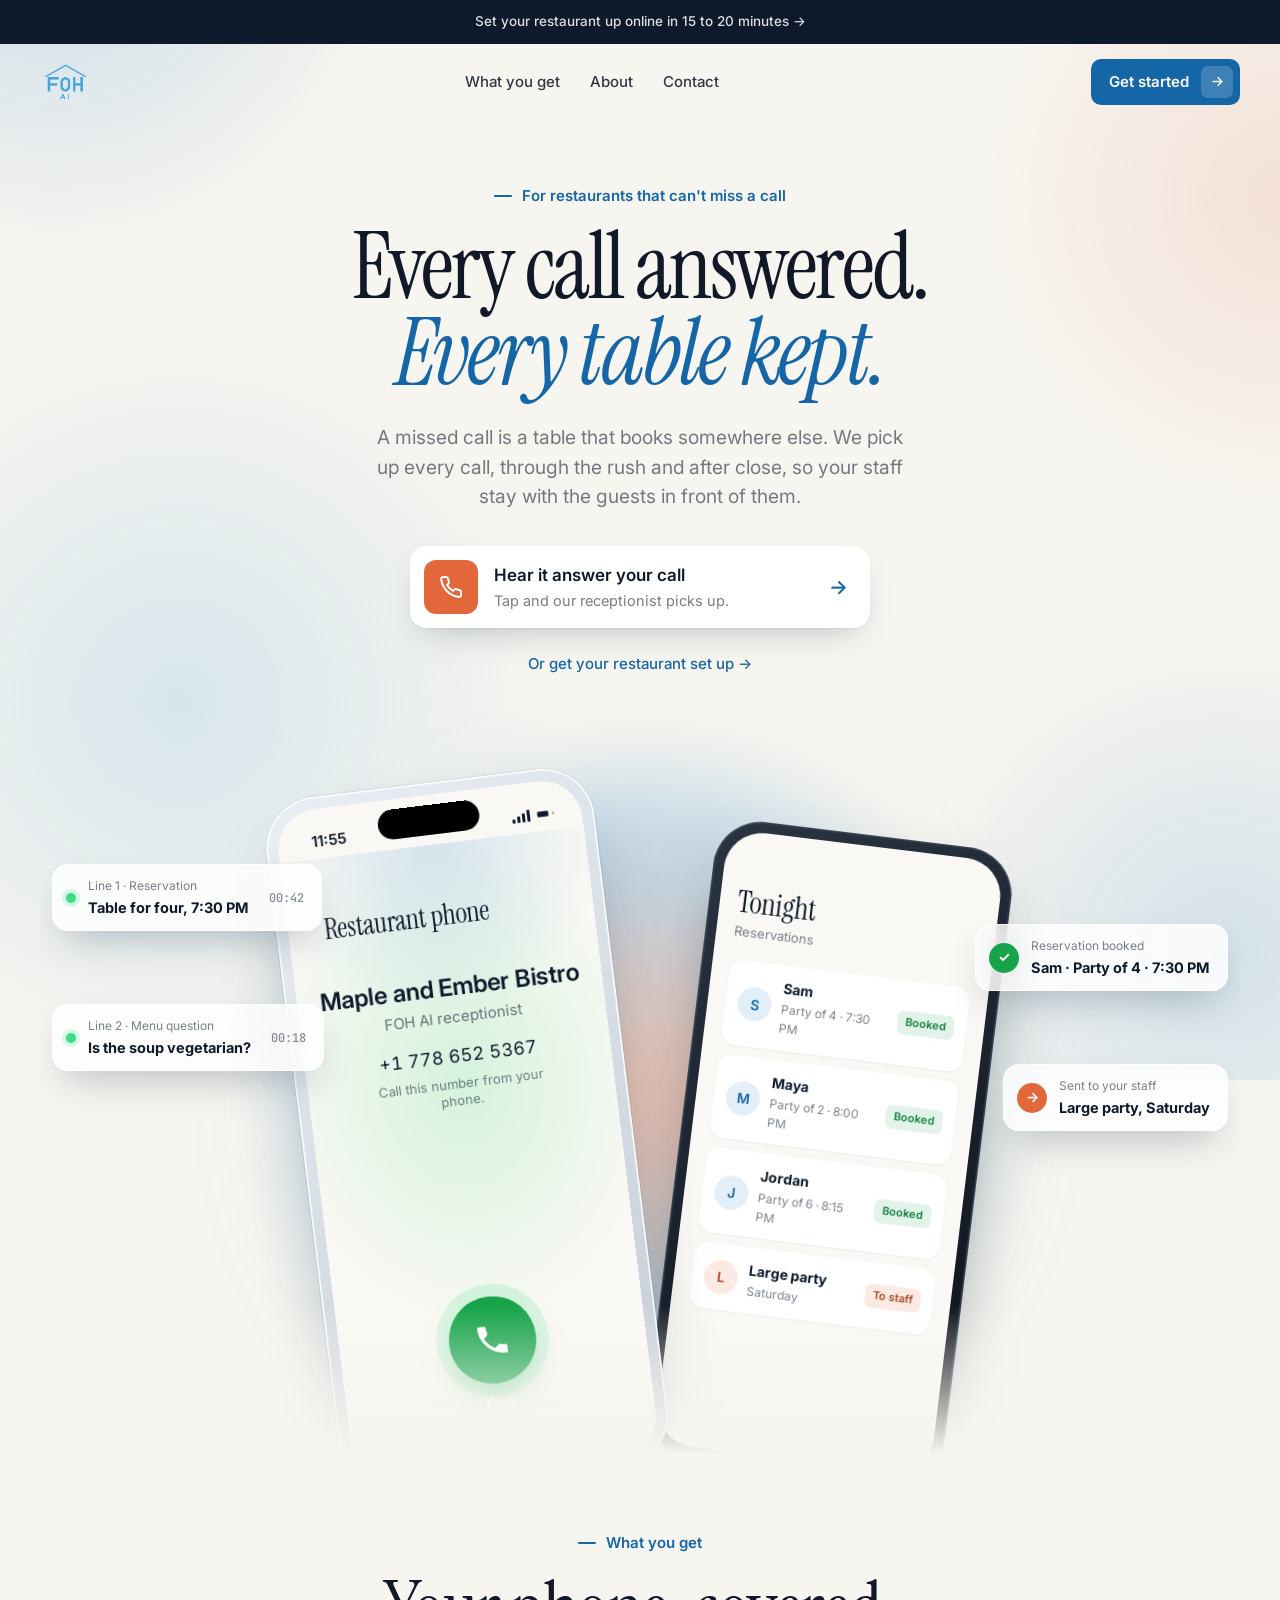
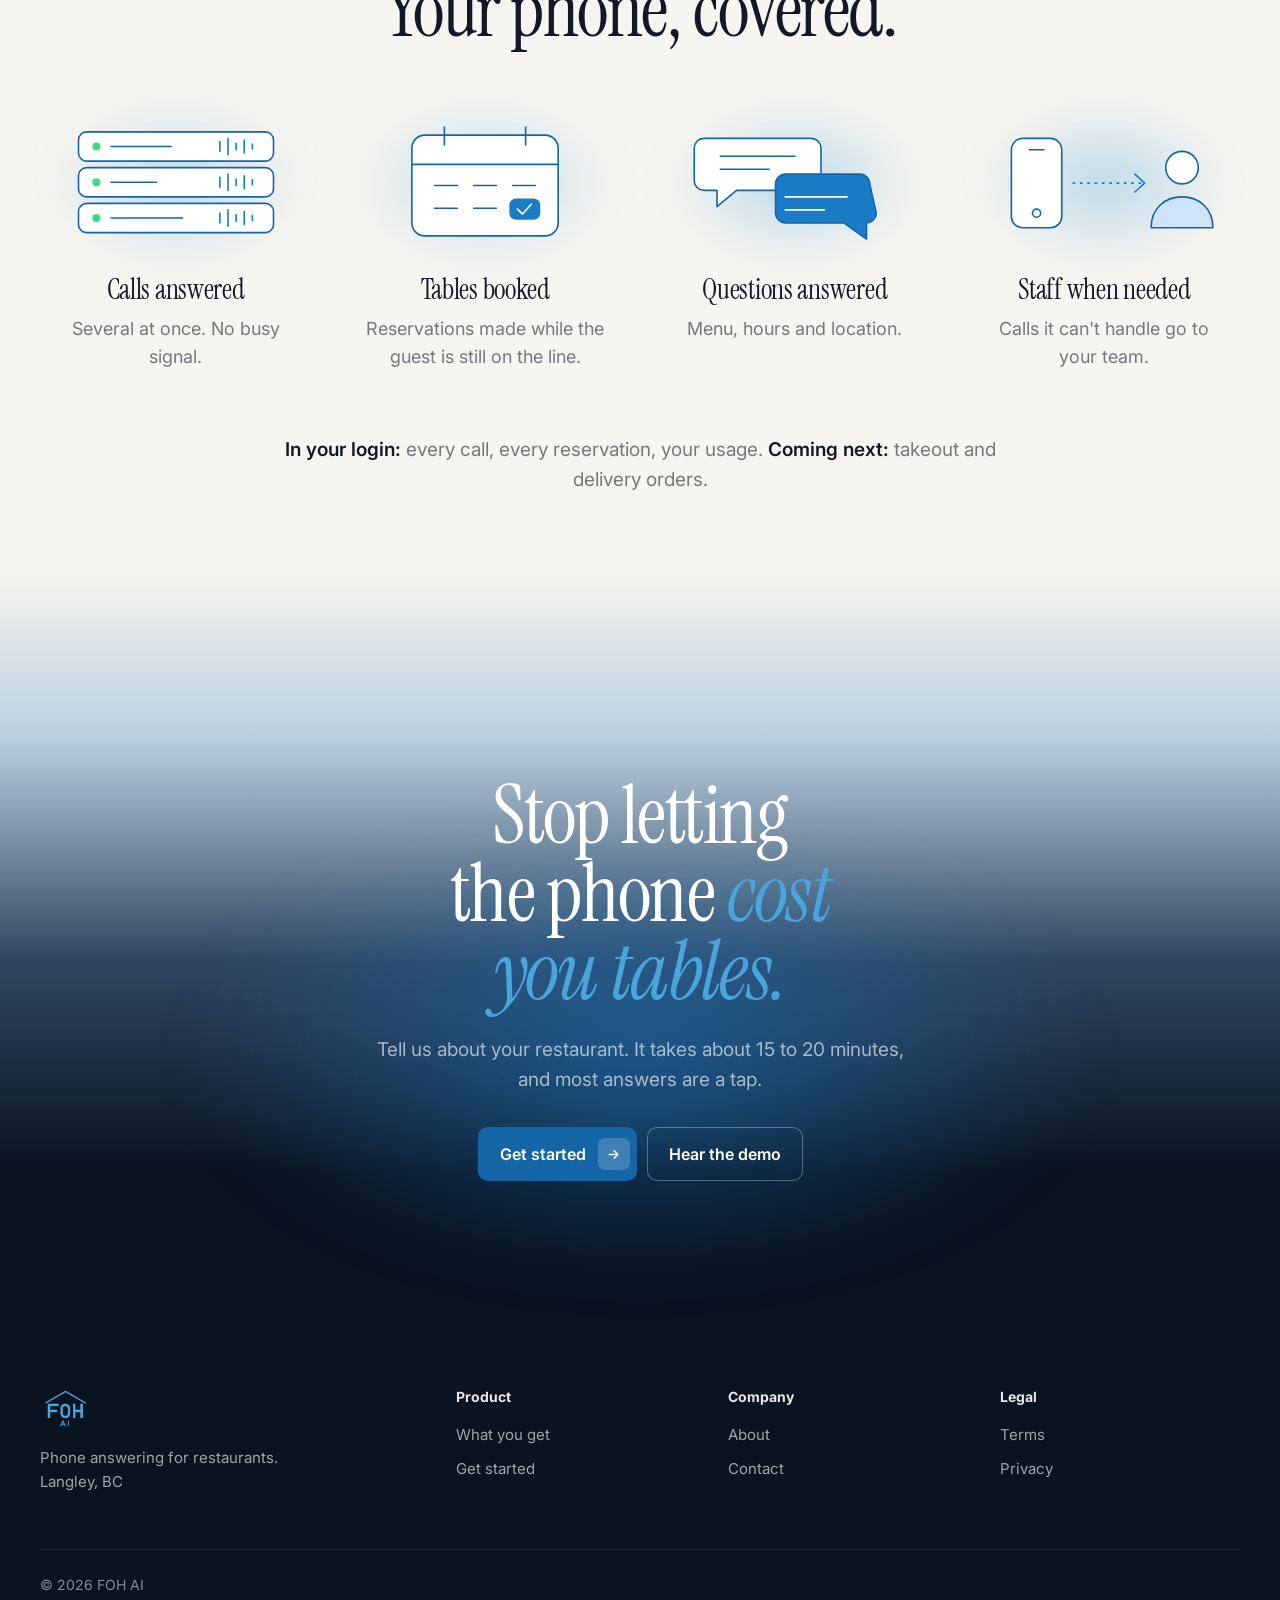
==== commit 4f62c774: "Hero: call-screen phone, short What you get; remove other sections for redesign Co-Authored-By: Clau" ====
--- a/index.html
+++ b/index.html
@@ -28,9 +28,6 @@
     <a class="logo" href="/"><img src="logo-blue.png" alt="FOH AI" width="84" height="70"></a>
     <nav class="hd-nav" id="siteNav" aria-label="Main">
       <a href="#features">What you get</a>
-      <a href="#how">How it works</a>
-      <a href="#voice">Voice</a>
-      <a href="#login">Your login</a>
       <a href="about.html">About</a>
       <a href="contact.html">Contact</a>
     </nav>
@@ -49,7 +46,7 @@
     <div class="hero-actions">
       <a class="demo-card" data-demo-call href="tel:+17786525367">
         <span class="demo-ico" aria-hidden="true"><svg viewBox="0 0 24 24"><path d="M22 16.9v3a2 2 0 0 1-2.2 2 19.8 19.8 0 0 1-8.6-3.1 19.5 19.5 0 0 1-6-6A19.8 19.8 0 0 1 2.1 4.2 2 2 0 0 1 4.1 2h3a2 2 0 0 1 2 1.7c.1 1 .4 1.9.7 2.8a2 2 0 0 1-.5 2.1L8.1 9.9a16 16 0 0 0 6 6l1.3-1.3a2 2 0 0 1 2.1-.4c.9.3 1.8.6 2.8.7a2 2 0 0 1 1.7 2z"/></svg></span>
-        <span class="demo-txt"><b>Hear it answer a call</b><small>Call our demo restaurant. It takes a minute.</small></span>
+        <span class="demo-txt"><b>Hear it answer your call</b><small>Tap and our receptionist picks up.</small></span>
         <span class="demo-arw" aria-hidden="true">→</span>
       </a>
       <a class="h-link" href="onboarding.html">Or get your restaurant set up <span aria-hidden="true">→</span></a>
@@ -70,7 +67,7 @@
               <svg viewBox="0 0 26 12"><rect x=".5" y=".5" width="22" height="11" rx="3" fill="none" stroke="#fff" stroke-opacity=".5"/><rect x="2" y="2" width="16" height="8" rx="1.6"/><rect x="24" y="4" width="2" height="4" rx="1" fill-opacity=".5"/></svg>
             </span>
           </div>
-          <div class="view recents" id="viewRecents">
+          <div class="view recents" id="viewRecents" hidden>
             <div class="rec-top"><span class="edit" aria-hidden="true">Edit</span><span class="demo-pill">Demo</span></div>
             <div class="rec-title">Recents</div>
             <div class="seg" aria-hidden="true"><span class="on">All</span><span>Missed</span></div>
@@ -84,7 +81,8 @@
               <span><svg viewBox="0 0 24 24"><path d="M6.5 7a5 5 0 0 0-1.2 9.8h13.4A5 5 0 1 0 14 10a5 5 0 0 0 1 3h-6a5 5 0 0 0-2.5-6zm0 2.2a2.8 2.8 0 1 1 0 5.6 2.8 2.8 0 0 1 0-5.6zm11 0a2.8 2.8 0 1 1 0 5.6 2.8 2.8 0 0 1 0-5.6z"/></svg>Voicemail</span>
             </div>
           </div>
-          <div class="view calling" id="viewCall" hidden>
+          <div class="view calling" id="viewCall">
+            <span class="rp-title">Restaurant phone</span>
             <span class="demo-pill">Demo</span>
             <div class="who" id="callWho">Maple and Ember Bistro</div>
             <div class="line">FOH AI receptionist</div>
@@ -112,185 +110,20 @@
   </div>
 </section>
 
-<!-- what a missed call costs -->
-<section class="panel cost" id="savings">
-  <div class="in cost-grid">
-    <div class="cost-left">
-      <p class="mono-label ember">What the phone costs you</p>
-      <h2>A missed call doesn't ring twice.</h2>
-      <p class="soft">When nobody can get to the phone, the guest calls the next place on the list. We answer, so that booking stays yours.</p>
-      <div class="tickets">
-        <div class="ticket bad"><span class="t-ico" aria-hidden="true">✕</span><span><small>Without FOH AI · Friday 7:42 PM</small><b>The phone rings out during the rush.</b><em>The guest books somewhere else.</em></span></div>
-        <div class="ticket good"><span class="t-ico" aria-hidden="true">✓</span><span><small>With FOH AI · Friday 7:42 PM</small><b>Answered. Table for four booked.</b><em>Booked while the guest was on the line.</em></span></div>
-      </div>
-    </div>
-    <ol class="outcomes">
-      <li><span class="n">01</span><div><h3>Tables you keep</h3><p>A guest who can't get through books somewhere else. Every call gets answered, so the reservation stays with you.</p></div></li>
-      <li><span class="n">02</span><div><h3>Your staff back on the floor</h3><p>No more running from the host stand to the phone. Your team stays with the guests in the room.</p></div></li>
-      <li><span class="n">03</span><div><h3>No busy signal on a busy night</h3><p>We take several calls at the same time, so a full Friday doesn't mean missed calls.</p></div></li>
-      <li><span class="n">04</span><div><h3>Answered before open and after close</h3><p>Guests asking about hours, the menu or a booking get an answer whenever they call.</p></div></li>
-    </ol>
-  </div>
-</section>
-
-<!-- a live call turns into a booking -->
-<section class="panel callflow" id="booking">
-  <div class="in">
-    <div class="cf-head">
-      <div><p class="mono-label">From the call to the table</p><h2>The booking is made before they hang up.</h2></div>
-      <p class="soft">A guest asks for a table. We take the name, the party size and the time, and the booking is in your login while they're still on the line.</p>
-    </div>
-    <div class="cf-stage">
-      <div class="livecall" aria-label="Example of a live call">
-        <div class="lc-top"><span class="rec"><i></i>Live call 0:52</span><span>Friday evening</span></div>
-        <div class="lc-wave" aria-hidden="true"><i style="--h:96%"></i><i style="--h:44%"></i><i style="--h:70%"></i><i style="--h:18%"></i><i style="--h:30%"></i><i style="--h:36%"></i><i style="--h:30%"></i><i style="--h:96%"></i><i style="--h:24%"></i><i style="--h:18%"></i><i style="--h:36%"></i><i style="--h:62%"></i><i style="--h:18%"></i><i style="--h:30%"></i><i style="--h:70%"></i><i style="--h:70%"></i><i style="--h:30%"></i><i style="--h:62%"></i><i style="--h:30%"></i><i style="--h:36%"></i><i style="--h:70%"></i><i style="--h:18%"></i><i style="--h:24%"></i><i style="--h:30%"></i><i style="--h:62%"></i><i style="--h:24%"></i><i style="--h:18%"></i><i style="--h:24%"></i><i style="--h:24%"></i><i style="--h:70%"></i><i style="--h:18%"></i><i style="--h:62%"></i><i style="--h:18%"></i><i style="--h:36%"></i><i style="--h:44%"></i><i style="--h:80%"></i><i style="--h:70%"></i><i style="--h:44%"></i><i style="--h:36%"></i><i style="--h:30%"></i><i style="--h:24%"></i><i style="--h:80%"></i><i style="--h:36%"></i><i style="--h:44%"></i></div>
-        <div class="lc-lines">
-          <div><small>Guest</small><span>Hi, do you have a table for four tonight, around 7:30?</span></div>
-          <div class="a"><small>Receptionist</small><span>We do. Can I get a name for the booking?</span></div>
-          <div><small>Guest</small><span>It's Sam.</span></div>
-          <div class="a"><small>Receptionist</small><span>You're booked for four at 7:30 tonight, Sam. See you then.</span></div>
-        </div>
-      </div>
-      <div class="cf-link" aria-hidden="true"><svg viewBox="0 0 100 64" fill="none"><path d="M3 50C40 50 56 14 96 14" stroke="#1a7cc7" stroke-width="2" stroke-dasharray="2 6" stroke-linecap="round"/><circle cx="4" cy="50" r="4" fill="#1a7cc7"/><circle cx="96" cy="14" r="4" fill="#1a7cc7"/></svg></div>
-      <div class="slip" aria-label="Example of the booking in your login">
-        <b class="sl-name">Your restaurant</b>
-        <p class="sl-meta">Reservation · Friday · 7:30 PM</p>
-        <dl>
-          <div><dt>Name</dt><dd>Sam</dd></div>
-          <div><dt>Party</dt><dd>4 people</dd></div>
-          <div><dt>Time</dt><dd>7:30 PM</dd></div>
-          <div><dt>Taken</dt><dd>By phone</dd></div>
-        </dl>
-        <p class="sl-foot"><span>Status</span><b>Booked</b></p>
-      </div>
-    </div>
-  </div>
-</section>
-
-<!-- features: what it does today -->
+<!-- what you get -->
 <section class="panel feat" id="features">
   <div class="in">
     <div class="feat-head">
-      <div><p class="mono-label">What you get</p><h2>Everything it handles, from day one.</h2></div>
-      <p class="soft">More is on the way, and you can ask for changes any time.</p>
+      <p class="mono-label">What you get</p>
+      <h2>Your phone, covered.</h2>
     </div>
-    <div class="cards3">
-      <article class="icard"><div class="ill"><svg viewBox="0 0 320 170" fill="none" stroke="#1566a6" stroke-width="2" stroke-linejoin="round" stroke-linecap="round" aria-hidden="true"><rect x="40" y="22" width="240" height="36" rx="10" fill="#fff"/><circle cx="62" cy="40" r="5" fill="#3ddc84" stroke="none"/><path d="M80 40h74"/><path d="M214 34v12M224 30v20M234 36v8M244 32v16M254 37v6" stroke="#1a7cc7"/><rect x="40" y="66" width="240" height="36" rx="10" fill="#fff"/><circle cx="62" cy="84" r="5" fill="#3ddc84" stroke="none"/><path d="M80 84h56"/><path d="M214 78v12M224 74v20M234 80v8M244 76v16M254 81v6" stroke="#1a7cc7"/><rect x="40" y="110" width="240" height="36" rx="10" fill="#fff"/><circle cx="62" cy="128" r="5" fill="#3ddc84" stroke="none"/><path d="M80 128h88"/><path d="M214 122v12M224 118v20M234 124v8M244 120v16M254 125v6" stroke="#1a7cc7"/></svg></div><h3>Several calls at the same time</h3><p>No busy signal and no hold music. Every line gets picked up.</p></article>
-      <article class="icard"><div class="ill"><svg viewBox="0 0 320 170" fill="none" stroke="#1566a6" stroke-width="2" stroke-linejoin="round" stroke-linecap="round" aria-hidden="true"><path d="M48 30h132a12 12 0 0 1 12 12v40a12 12 0 0 1-12 12h-92l-24 20V94h-16a12 12 0 0 1-12-12V42a12 12 0 0 1 12-12z" fill="#fff"/><path d="M68 52h92M68 68h60"/><path d="M272 82a12 12 0 0 0-12-12h-92a12 12 0 0 0-12 12v36a12 12 0 0 0 12 12h72l28 20v-20a12 12 0 0 0 12-12z" fill="#1a7cc7" transform="translate(-20 4)"/><path d="M168 98h76M168 114h48" stroke="#fff" transform="translate(-20 4)"/></svg></div><h3>Menu, hours and guest questions</h3><p>Guests get answers about your menu, hours and location without pulling your staff off the floor.</p></article>
-      <article class="icard"><div class="ill"><svg viewBox="0 0 320 170" fill="none" stroke="#1566a6" stroke-width="2" stroke-linejoin="round" stroke-linecap="round" aria-hidden="true"><rect x="46" y="30" width="62" height="110" rx="14" fill="#fff"/><path d="M68 44h18"/><circle cx="77" cy="122" r="5"/><path d="M122 85h86" stroke="#1a7cc7" stroke-dasharray="2 7"/><path d="M198 74l12 11-12 11" stroke="#1a7cc7"/><circle cx="256" cy="66" r="20" fill="#fff"/><path d="M218 140c0-24 17-38 38-38s38 14 38 38z" fill="#cfe4f7"/></svg></div><h3>Handed to your staff when it should be</h3><p>When a guest needs a person, the call is transferred to your staff.</p></article>
+    <div class="cards4">
+      <article class="icard"><div class="ill"><svg viewBox="0 0 320 170" fill="none" stroke="#1566a6" stroke-width="2" stroke-linejoin="round" stroke-linecap="round" aria-hidden="true"><rect x="40" y="22" width="240" height="36" rx="10" fill="#fff"/><circle cx="62" cy="40" r="5" fill="#3ddc84" stroke="none"/><path d="M80 40h74"/><path d="M214 34v12M224 30v20M234 36v8M244 32v16M254 37v6" stroke="#1a7cc7"/><rect x="40" y="66" width="240" height="36" rx="10" fill="#fff"/><circle cx="62" cy="84" r="5" fill="#3ddc84" stroke="none"/><path d="M80 84h56"/><path d="M214 78v12M224 74v20M234 80v8M244 76v16M254 81v6" stroke="#1a7cc7"/><rect x="40" y="110" width="240" height="36" rx="10" fill="#fff"/><circle cx="62" cy="128" r="5" fill="#3ddc84" stroke="none"/><path d="M80 128h88"/><path d="M214 122v12M224 118v20M234 124v8M244 120v16M254 125v6" stroke="#1a7cc7"/></svg></div><h3>Calls answered</h3><p>Several at once. No busy signal.</p></article>
+      <article class="icard"><div class="ill"><svg viewBox="0 0 320 170" fill="none" stroke="#1566a6" stroke-width="2" stroke-linejoin="round" stroke-linecap="round" aria-hidden="true"><rect x="70" y="26" width="180" height="124" rx="16" fill="#fff"/><path d="M70 62h180"/><path d="M110 16v22M210 16v22"/><path d="M98 88h28M146 88h28M194 88h28M98 116h28M146 116h28"/><rect x="190" y="104" width="38" height="26" rx="8" fill="#1a7cc7" stroke="none"/><path d="M200 117l6 6 11-12" stroke="#fff"/></svg></div><h3>Tables booked</h3><p>Reservations made while the guest is still on the line.</p></article>
+      <article class="icard"><div class="ill"><svg viewBox="0 0 320 170" fill="none" stroke="#1566a6" stroke-width="2" stroke-linejoin="round" stroke-linecap="round" aria-hidden="true"><path d="M48 30h132a12 12 0 0 1 12 12v40a12 12 0 0 1-12 12h-92l-24 20V94h-16a12 12 0 0 1-12-12V42a12 12 0 0 1 12-12z" fill="#fff"/><path d="M68 52h92M68 68h60"/><path d="M272 82a12 12 0 0 0-12-12h-92a12 12 0 0 0-12 12v36a12 12 0 0 0 12 12h72l28 20v-20a12 12 0 0 0 12-12z" fill="#1a7cc7" transform="translate(-20 4)"/><path d="M168 98h76M168 114h48" stroke="#fff" transform="translate(-20 4)"/></svg></div><h3>Questions answered</h3><p>Menu, hours and location.</p></article>
+      <article class="icard"><div class="ill"><svg viewBox="0 0 320 170" fill="none" stroke="#1566a6" stroke-width="2" stroke-linejoin="round" stroke-linecap="round" aria-hidden="true"><rect x="46" y="30" width="62" height="110" rx="14" fill="#fff"/><path d="M68 44h18"/><circle cx="77" cy="122" r="5"/><path d="M122 85h86" stroke="#1a7cc7" stroke-dasharray="2 7"/><path d="M198 74l12 11-12 11" stroke="#1a7cc7"/><circle cx="256" cy="66" r="20" fill="#fff"/><path d="M218 140c0-24 17-38 38-38s38 14 38 38z" fill="#cfe4f7"/></svg></div><h3>Staff when needed</h3><p>Calls it can't handle go to your team.</p></article>
     </div>
-    <div class="feat-cols">
-      <div><h3>On the phone</h3><ul class="chk">
-        <li>Reservations, booked while the guest is on the line</li>
-        <li>Hours and location</li>
-        <li>Questions about your menu</li>
-        <li>General guest questions</li>
-        <li>Transfers to your staff when it can't answer safely</li>
-        <li>Several calls at the same time</li></ul></div>
-      <div><h3>Set up your way</h3><ul class="chk">
-        <li>Choose from our voices</li>
-        <li>Voice cloning, with the speaker's permission</li>
-        <li>Your greeting, pace and tone</li>
-        <li>Custom rules for how you run things</li>
-        <li>Keep your number. Guests call the one they know</li></ul></div>
-      <div><h3>In your login</h3><ul class="chk">
-        <li>Every call, ready to review</li>
-        <li>The reservations it made</li>
-        <li>Your usage</li>
-        <li>Change hours, rules and greeting any time, or ask us to</li></ul></div>
-      <div><h3 class="next-h">Coming next</h3><ul class="chk next">
-        <li>Takeout orders</li>
-        <li>Delivery orders</li>
-        <li>Dietary restriction questions</li>
-        <li>Takeout and delivery in your login</li></ul></div>
-    </div>
-  </div>
-</section>
-
-<!-- how it works -->
-<section class="panel how" id="how">
-  <div class="in">
-    <div class="how-head">
-      <div><p class="mono-label">How it works</p><h2>Your calls answered in three steps.</h2></div>
-      <a class="b-blue" href="onboarding.html">Get started <span class="arw" aria-hidden="true"><svg viewBox="0 0 24 24"><path d="M5 12h14M13 6l6 6-6 6"/></svg></span></a>
-    </div>
-    <ol class="steps">
-      <li><span class="dot">1</span><h3>Tell us about your restaurant</h3><p>Fill in our form online. It takes about 15 to 20 minutes, and most answers are a tap.</p></li>
-      <li><span class="dot">2</span><h3>We set it up with you</h3><p>We build it around your hours, menu and rules, then test it with you before it goes live.</p></li>
-      <li><span class="dot on">3</span><h3>Your calls get answered</h3><p>Guests keep calling the number they know. You see every call in your login.</p></li>
-    </ol>
-  </div>
-</section>
-
-<!-- voice -->
-<section class="panel voice-sec" id="voice">
-  <div class="in voice-grid">
-    <div>
-      <p class="mono-label sky">Voice</p>
-      <h2>It sounds like <em>your restaurant.</em></h2>
-      <p class="soft">Pick from our voices, or have one cloned with the speaker's permission. Set the greeting, the pace and the way it talks to guests, so it fits your room.</p>
-    </div>
-    <div class="picker">
-      <div class="pk-head"><b>Choose a voice</b><small>Greeting: “Thanks for calling. How can I help?”</small></div>
-      <ul>
-        <li class="on"><span class="play" aria-hidden="true"></span><span><b>Warm and relaxed</b><small>Our voice</small></span><span class="wave" aria-hidden="true"></span><span class="sel" aria-label="Selected">✓</span></li>
-        <li><span class="play" aria-hidden="true"></span><span><b>Polished and calm</b><small>Our voice</small></span><span class="wave" aria-hidden="true"></span></li>
-        <li><span class="play" aria-hidden="true"></span><span><b>Your own voice</b><small>Cloned, with permission</small></span><span class="wave" aria-hidden="true"></span></li>
-      </ul>
-      <p class="pk-foot">+ Custom rules for how you run things</p>
-    </div>
-  </div>
-</section>
-
-<!-- your login -->
-<section class="panel login-sec" id="login">
-  <div class="in login-grid">
-    <div class="login-copy">
-      <p class="mono-label">Your login</p>
-      <h2>See every call it took for you.</h2>
-      <p class="soft">Your own login shows every call, the reservations it made and your usage. Change your hours, rules and greeting whenever you like.</p>
-      <dl class="facts">
-        <div><dt>Every call</dt><dd>Read what was said</dd></div>
-        <div><dt>Reservations made</dt><dd>Name, party size and time</dd></div>
-        <div><dt>Your settings</dt><dd>Hours, rules and greeting</dd></div>
-      </dl>
-    </div>
-    <div class="browser" aria-hidden="true">
-      <div class="br-bar"><i></i><i></i><i></i><span>Your FOH AI login</span></div>
-      <div class="br-body">
-        <aside><b>Maple and Ember</b><span class="on">Calls</span><span>Reservations</span><span>Usage</span><span>Settings</span></aside>
-        <div class="br-main">
-          <div class="br-title"><b>Calls</b><small>Today</small></div>
-          <div class="br-table">
-            <div class="th"><span>Caller</span><span>Reason</span><span>Time</span><span>Result</span></div>
-            <div><span>(604) 555-01••</span><span>Reservation</span><span>7:52 PM</span><span><em class="g">Booked</em></span></div>
-            <div><span>(778) 555-01••</span><span>Hours</span><span>7:41 PM</span><span><em>Answered</em></span></div>
-            <div><span>(604) 555-02••</span><span>Menu question</span><span>7:30 PM</span><span><em>Answered</em></span></div>
-            <div><span>(236) 555-01••</span><span>Large party</span><span>7:19 PM</span><span><em class="o">Sent to staff</em></span></div>
-            <div><span>(604) 555-03••</span><span>Reservation</span><span>7:08 PM</span><span><em class="g">Booked</em></span></div>
-            <div><span>(778) 555-02••</span><span>General question</span><span>6:57 PM</span><span><em>Answered</em></span></div>
-          </div>
-        </div>
-      </div>
-    </div>
-  </div>
-</section>
-
-<!-- support -->
-<section class="panel support">
-  <div class="in support-grid">
-    <div>
-      <p class="mono-label light">Support</p>
-      <h2>We stay close.</h2>
-      <p>We keep a close connection with every restaurant we work with.</p>
-      <a class="b-white" href="onboarding.html">Get started <span aria-hidden="true">→</span></a>
-    </div>
-    <ul class="sup-tiles">
-      <li><b>Fast support</b><span>Ask and we answer quickly.</span></li>
-      <li><b>Custom changes</b><span>Need something different? We build it.</span></li>
-      <li><b>Monthly check-ins</b><span>We go over how it's doing, together.</span></li>
-      <li><b>Easy onboarding</b><span>We set it up with you.</span></li>
-    </ul>
+    <p class="feat-more"><b>In your login:</b> every call, every reservation, your usage. <b>Coming next:</b> takeout and delivery orders.</p>
   </div>
 </section>
 
@@ -310,7 +143,7 @@
 <footer class="ft2">
   <div class="in ft-in">
     <div class="ft-brand"><img src="logo-blue.png" alt="FOH AI" width="84" height="70"><p>Phone answering for restaurants.<br>Langley, BC</p></div>
-    <nav class="ft-col" aria-label="Product"><b>Product</b><a href="#features">What you get</a><a href="#how">How it works</a><a href="#voice">Voice</a><a href="#login">Your login</a><a href="onboarding.html">Get started</a></nav>
+    <nav class="ft-col" aria-label="Product"><b>Product</b><a href="#features">What you get</a><a href="onboarding.html">Get started</a></nav>
     <nav class="ft-col" aria-label="Company"><b>Company</b><a href="about.html">About</a><a href="contact.html">Contact</a></nav>
     <nav class="ft-col" aria-label="Legal"><b>Legal</b><a href="terms.html">Terms</a><a href="privacy.html">Privacy</a></nav>
   </div>
--- a/flow.css
+++ b/flow.css
@@ -34,7 +34,7 @@
 .hero-actions .h-link{margin-top:18px}
 
 .showcase{position:relative;height:clamp(520px,58vw,740px);margin-top:clamp(20px,3vw,40px);padding-top:50px;box-sizing:border-box;overflow:hidden;
-  -webkit-mask-image:linear-gradient(#000 62%,transparent 100%);mask-image:linear-gradient(#000 62%,transparent 100%)}
+  -webkit-mask-image:linear-gradient(#000 80%,transparent 100%);mask-image:linear-gradient(#000 80%,transparent 100%)}
 .showcase::before{content:"";position:absolute;left:50%;top:6%;width:min(760px,92%);aspect-ratio:1;transform:translateX(-50%);border-radius:50%;
   background:radial-gradient(circle at 50% 45%, rgb(226 104 60 / .38), rgb(26 124 199 / .26) 45%, transparent 70%);filter:blur(40px)}
 .showcase .phone{position:absolute;left:50%;top:64px;width:min(330px,56vw);z-index:2;
@@ -211,3 +211,34 @@
   body.home::before{transform:none}
   .showcase .phone{transform:translate3d(calc(-50% - min(130px,11vw)),0,0) rotate(-7deg)}
 }
+
+/* ---------- left phone: a real call screen, light like the reference ---------- */
+.showcase .phone{background:linear-gradient(145deg,#e9eef4,#c4ccd6);box-shadow:0 0 0 1.5px #fff inset,0 40px 80px -30px rgb(11 37 64 / .45),0 0 0 1px rgb(14 26 43 / .08)}
+.showcase .phone .screen{background:#faf8f4;color:var(--ink2)}
+.showcase .phone .status .clock{color:var(--ink2)}
+.showcase .phone .status svg{fill:var(--ink2);color:var(--ink2)}
+.showcase .calling{background:radial-gradient(90% 55% at 50% 38%,rgb(61 220 132 / .2),transparent 70%),radial-gradient(80% 40% at 50% 0%,rgb(26 124 199 / .16),transparent 70%),#faf8f4;padding-top:52px}
+.rp-title{font:400 28px/1 var(--f-head);color:var(--ink2);align-self:flex-start;margin-left:14px;margin-top:6px}
+.showcase .calling .demo-pill{display:none}
+.showcase .calling .who{font:600 24px/1.15 var(--f-body);color:var(--ink2);margin-top:44px}
+.showcase .calling .line{color:rgb(14 26 43 / .6)}
+.showcase .calling .num{color:var(--ink2);font-size:18px}
+.showcase .calling .hint{color:rgb(14 26 43 / .55)}
+.showcase .calling .btns{margin-top:auto;margin-bottom:34px;justify-content:center;width:100%}
+.showcase #callBack{display:none}
+.showcase #callGo{transform:scale(1.25)}
+.showcase #callGo .c{box-shadow:0 0 0 10px rgb(61 220 132 / .18),0 16px 30px -10px rgb(22 163 74 / .6)}
+@media (prefers-reduced-motion:no-preference){.showcase #callGo .c{animation:ringpulse 2.2s ease-out infinite}}
+@keyframes ringpulse{0%{box-shadow:0 0 0 0 rgb(61 220 132 / .45),0 16px 30px -10px rgb(22 163 74 / .6)}100%{box-shadow:0 0 0 26px rgb(61 220 132 / 0),0 16px 30px -10px rgb(22 163 74 / .6)}}
+
+/* ---------- what you get: short and large ---------- */
+.feat-head{display:block;margin-bottom:clamp(36px,5vw,64px);text-align:center}
+.feat-head .mono-label{justify-content:center}
+body.home .feat-head h2{max-width:none;font-size:clamp(44px,6vw,84px);margin:0}
+.cards4{display:grid;grid-template-columns:repeat(4,1fr);gap:clamp(20px,3vw,48px);text-align:center}
+.cards4 .icard h3{font-size:clamp(26px,2.4vw,32px)}
+.cards4 .icard p{font-size:18px;max-width:22ch}
+.feat-more{margin:clamp(40px,5vw,64px) auto 0;text-align:center;font-size:19px;line-height:1.6;color:var(--t-soft);max-width:60ch}
+.feat-more b{color:var(--t-full);font-weight:600}
+@media (max-width:1100px){.cards4{grid-template-columns:1fr 1fr;gap:48px 24px}}
+@media (max-width:560px){.cards4{grid-template-columns:1fr}}
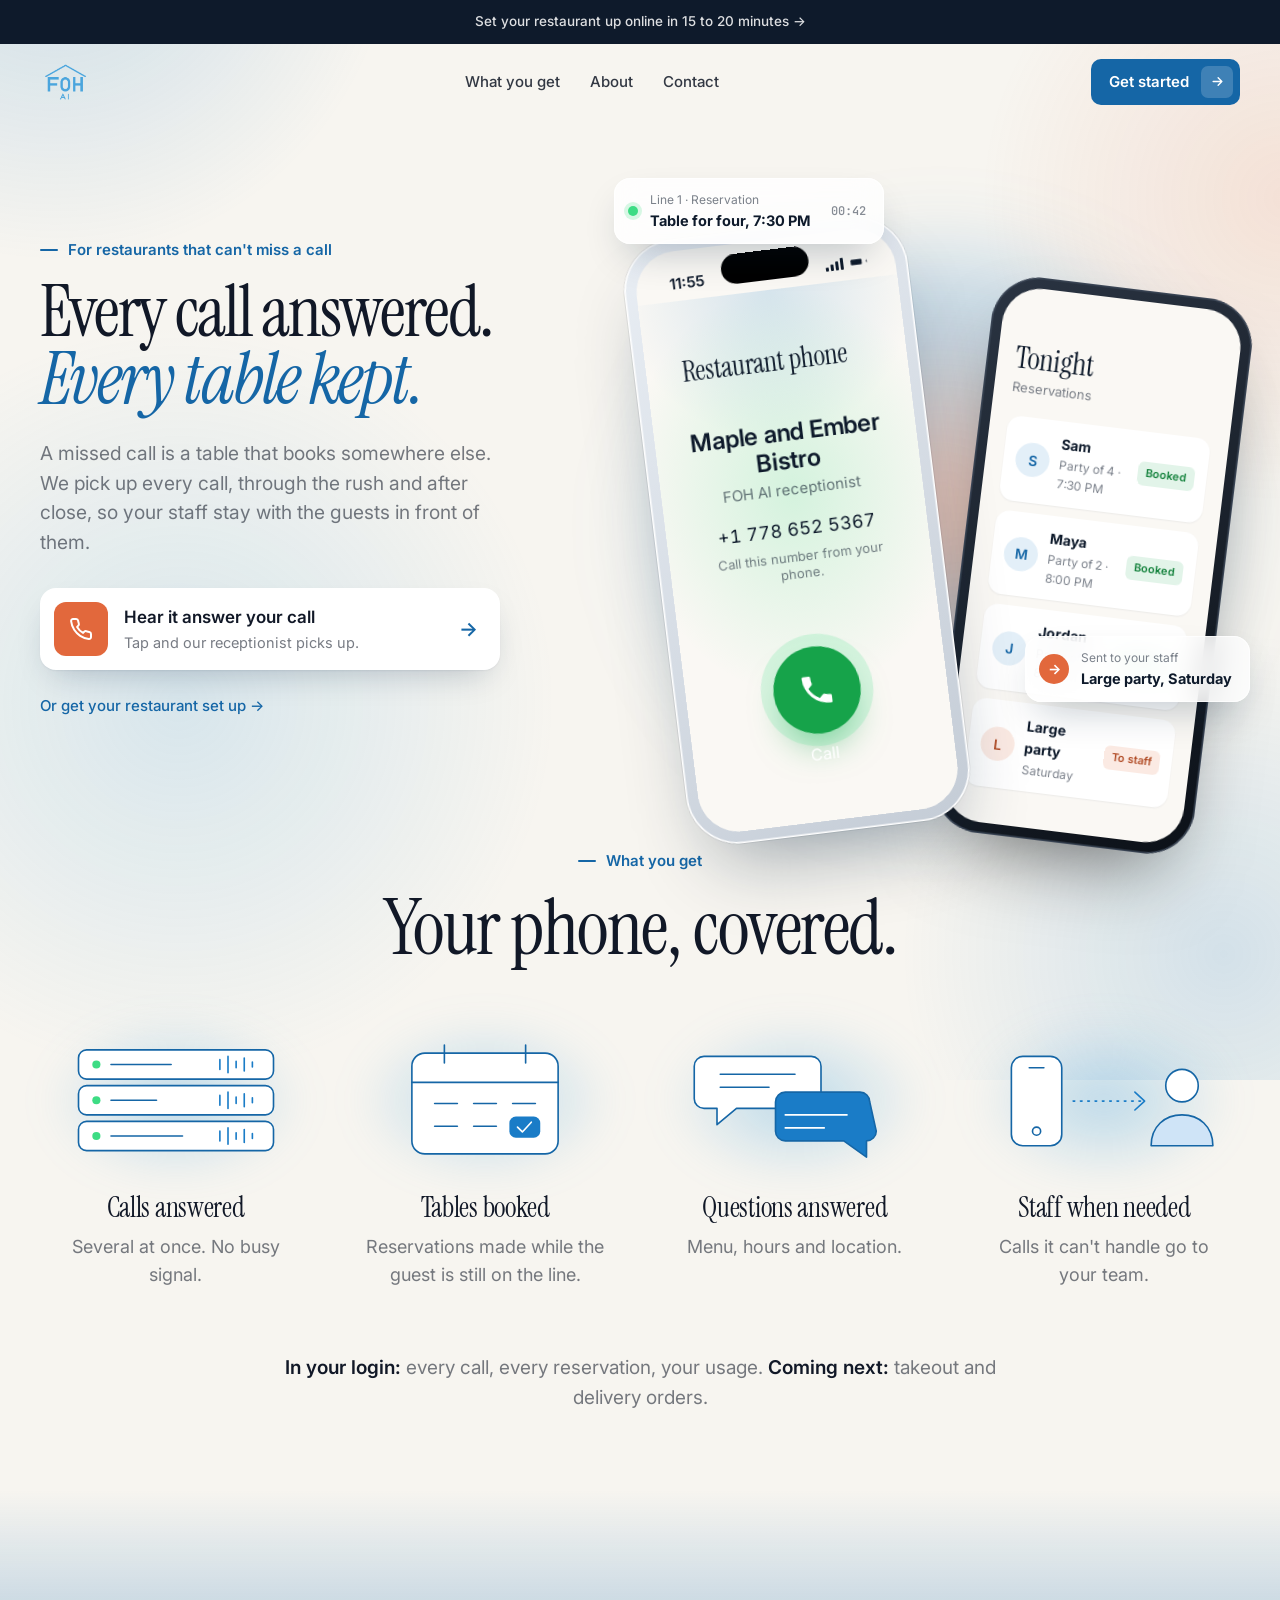
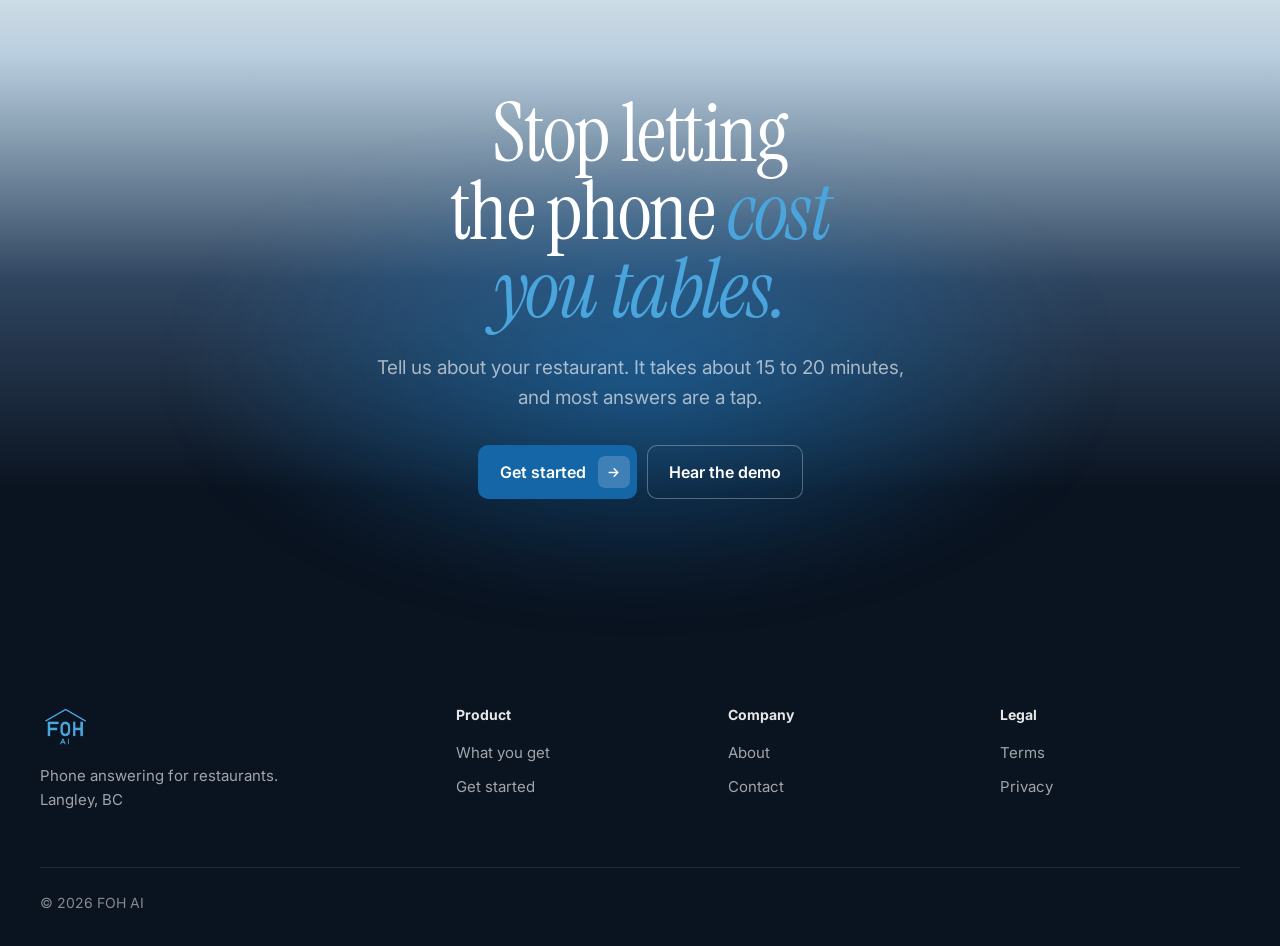
==== commit 8faa3673: "Hero: phones inside the text block (split layout), responsive fixes Co-Authored-By: Claude Sonnet 5." ====
--- a/index.html
+++ b/index.html
@@ -39,7 +39,8 @@
 <main>
 <!-- hero: the outcome on the left, the demo phone on a deep-blue stage on the right -->
 <section class="hero2">
-  <div class="in hero-c">
+<div class="in hero-split">
+  <div class="hero-c">
     <p class="mono-label">For restaurants that can't miss a call</p>
     <h1><span>Every call answered.</span> <em><span>Every table kept.</span></em></h1>
     <p class="h-sub">A missed call is a table that books somewhere else. We pick up every call, through the rush and after close, so your staff stay with the guests in front of them.</p>
@@ -52,7 +53,6 @@
       <a class="h-link" href="onboarding.html">Or get your restaurant set up <span aria-hidden="true">→</span></a>
     </div>
   </div>
-  <div class="in">
     <div class="showcase">
       <div class="fc fc-1" aria-hidden="true"><i class="dot-live"></i><span><small>Line 1 · Reservation</small><b>Table for four, 7:30 PM</b></span><time>00:42</time></div>
       <div class="fc fc-2" aria-hidden="true"><i class="dot-live"></i><span><small>Line 2 · Menu question</small><b>Is the soup vegetarian?</b></span><time>00:18</time></div>
@@ -107,7 +107,7 @@
         </div>
       </div>
     </div>
-  </div>
+</div>
 </section>
 
 <!-- what you get -->
--- a/flow.css
+++ b/flow.css
@@ -242,3 +242,58 @@
 .feat-more b{color:var(--t-full);font-weight:600}
 @media (max-width:1100px){.cards4{grid-template-columns:1fr 1fr;gap:48px 24px}}
 @media (max-width:560px){.cards4{grid-template-columns:1fr}}
+
+/* ---------- hero: words and phones are one block ---------- */
+.hero-split{display:grid;grid-template-columns:minmax(0,1fr) minmax(0,1.05fr);gap:clamp(8px,2vw,32px);align-items:center}
+.hero-split .hero-c{text-align:left;align-items:flex-start}
+.hero-split .hero-c .mono-label{justify-content:flex-start}
+.hero-split .hero-c h1{font-size:clamp(46px,5.6vw,84px);max-width:none}
+.hero-split .hero-c .h-sub{margin:0 0 30px;max-width:38ch}
+.hero-split .hero-actions{align-items:flex-start}
+.hero-split .showcase{margin-top:0;height:clamp(560px,46vw,680px);padding-top:30px;
+  -webkit-mask-image:linear-gradient(#000 84%,transparent 100%);mask-image:linear-gradient(#000 84%,transparent 100%)}
+.hero-split .showcase::before{width:100%;top:10%}
+.hero-split .fc-1{left:-4px;top:96px}
+.hero-split .fc-2{left:-24px;top:420px}
+.hero-split .fc-3{right:-4px;top:140px}
+.hero-split .fc-4{right:-4px;top:330px}
+@media (max-width:1250px){.hero-split .fc-2{display:none}.hero-split .fc-1{top:60px}}
+@media (max-width:1100px){.hero-split .fc{display:none}}
+@media (max-width:900px){
+  .hero-split{grid-template-columns:1fr}
+  .hero-split .hero-c{text-align:center;align-items:center}
+  .hero-split .hero-c .mono-label{justify-content:center}
+  .hero-split .hero-actions{align-items:center}
+  .hero-split .hero-c h1{font-size:clamp(40px,10vw,64px)}
+  .hero-split .hero-c .h-sub{margin:0 auto 26px}
+  .hero-split .showcase{height:clamp(470px,110vw,640px);margin-top:12px}
+}
+.hero-split .showcase{overflow:visible;-webkit-mask-image:none;mask-image:none}
+.hero-split .showcase .phone{width:min(285px,44vw);top:40px;transform:translate3d(calc(-50% - 105px),calc(var(--sy) * -.04px),0) rotate(-7deg)}
+.hero-split .phone2{width:min(262px,40vw);top:100px;transform:translate3d(calc(-50% + 120px),calc(var(--sy) * -.09px),0) rotate(7deg)}
+.hero-split .fc-2,.hero-split .fc-3{display:none}
+.hero-split .fc-1{left:-10px;top:30px}
+.hero-split .fc-4{right:-10px;top:auto;bottom:70px}
+@media (max-width:900px){
+  .hero-split .showcase .phone{width:min(260px,52vw);transform:translate3d(calc(-50% - 22vw),0,0) rotate(-6deg)}
+  .hero-split .phone2{width:min(240px,48vw);transform:translate3d(calc(-50% + 22vw),0,0) rotate(6deg)}
+}
+.hero-split .fc-1{top:-6px;left:-24px}
+@media (max-width:900px){
+  .hero-split .showcase{overflow:hidden;height:clamp(500px,125vw,660px)}
+  .hero-split .showcase .phone{width:min(250px,56vw);top:24px;transform:translate3d(calc(-50% - 20vw),0,0) rotate(-6deg)}
+  .hero-split .phone2{width:min(230px,52vw);top:84px;transform:translate3d(calc(-50% + 22vw),0,0) rotate(6deg)}
+  .hero-split .calling .who{font-size:20px;margin-top:26px}
+  .hero-split .rp-title{font-size:24px}
+}
+body.home .hero2{overflow-x:clip}
+@media (max-width:1100px) and (min-width:901px){
+  .hero-split .showcase .phone{width:min(230px,26vw);transform:translate3d(calc(-50% - 80px),0,0) rotate(-7deg)}
+  .hero-split .phone2{width:min(214px,24vw);transform:translate3d(calc(-50% + 90px),0,0) rotate(7deg)}
+}
+@media (max-width:900px){
+  .hero-split .showcase{margin-inline:-24px}
+  .hero-split .showcase .phone{width:min(230px,50vw);transform:translate3d(calc(-50% - 17vw),0,0) rotate(-6deg)}
+  .hero-split .phone2{width:min(214px,46vw);transform:translate3d(calc(-50% + 20vw),0,0) rotate(6deg)}
+}
+@media (max-width:900px){.hero-split .showcase{height:clamp(560px,150vw,720px)}.hero-split .calling .hint{display:none}}
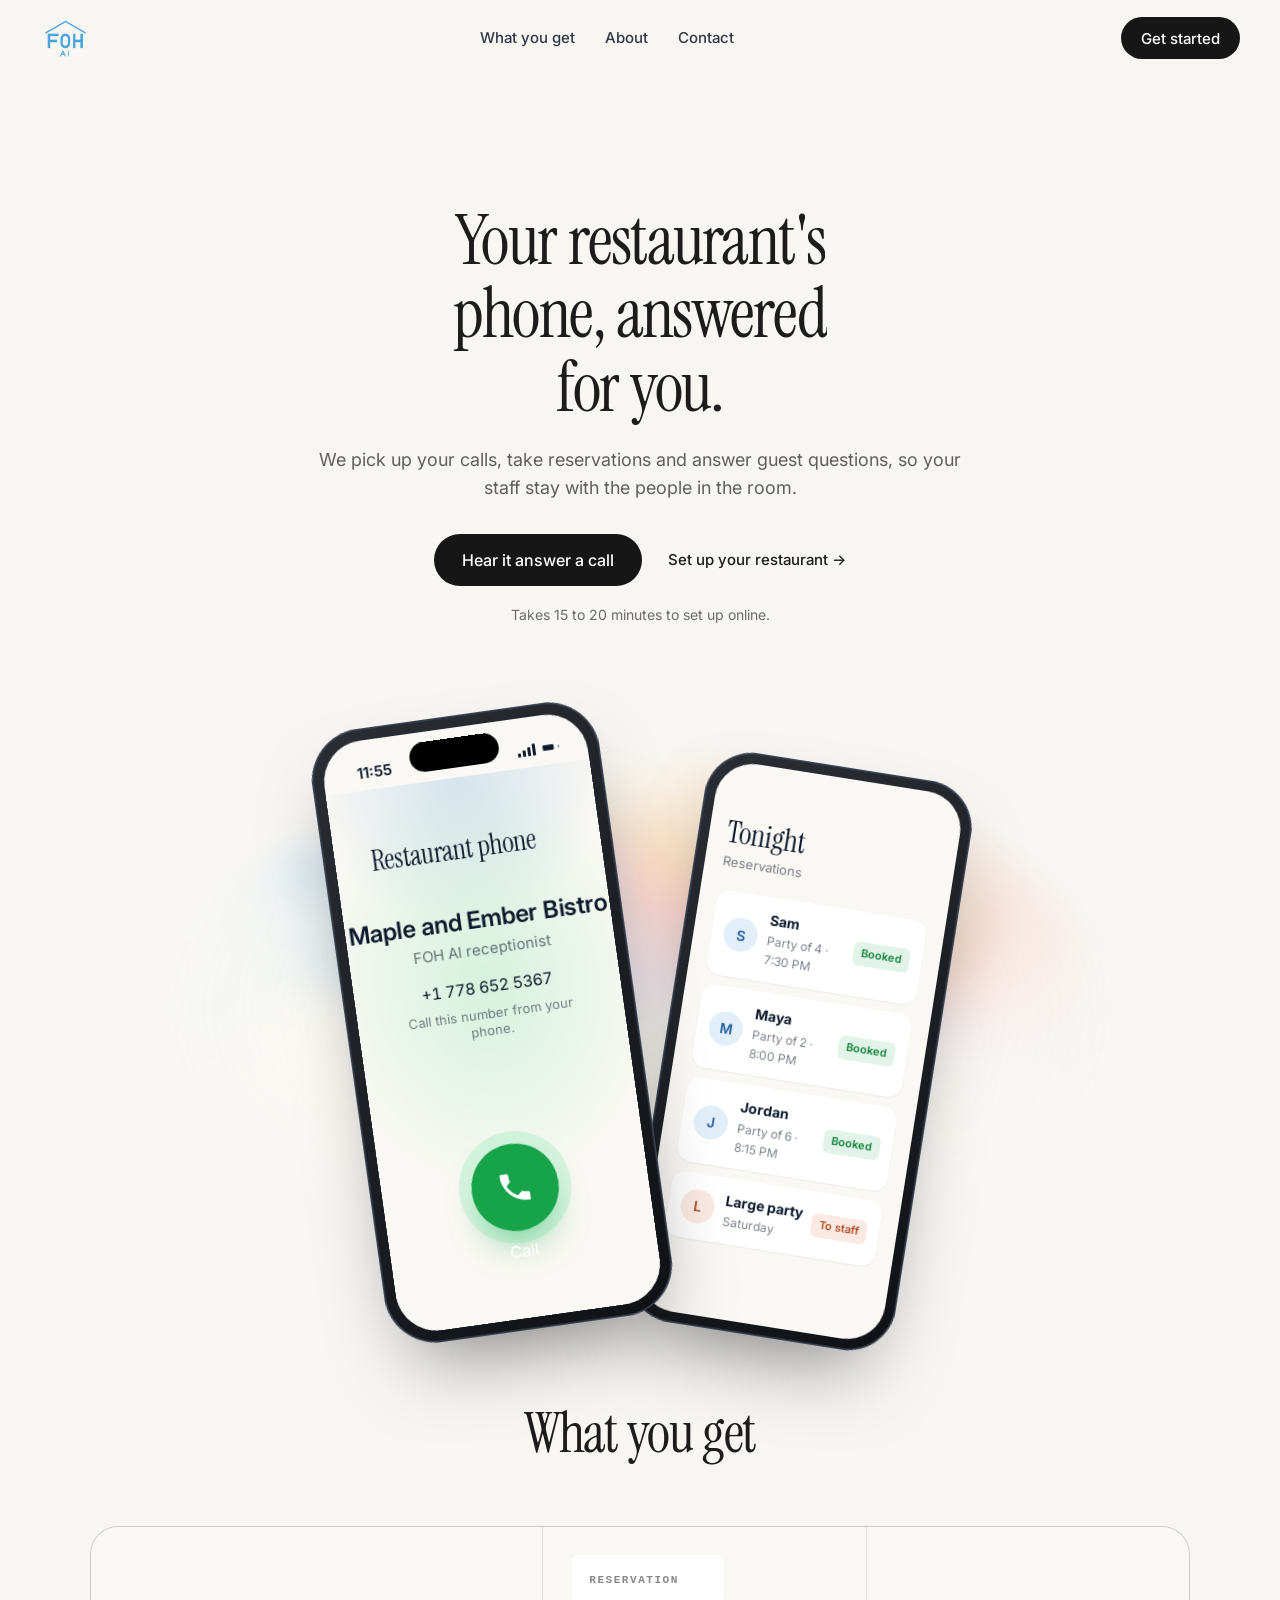
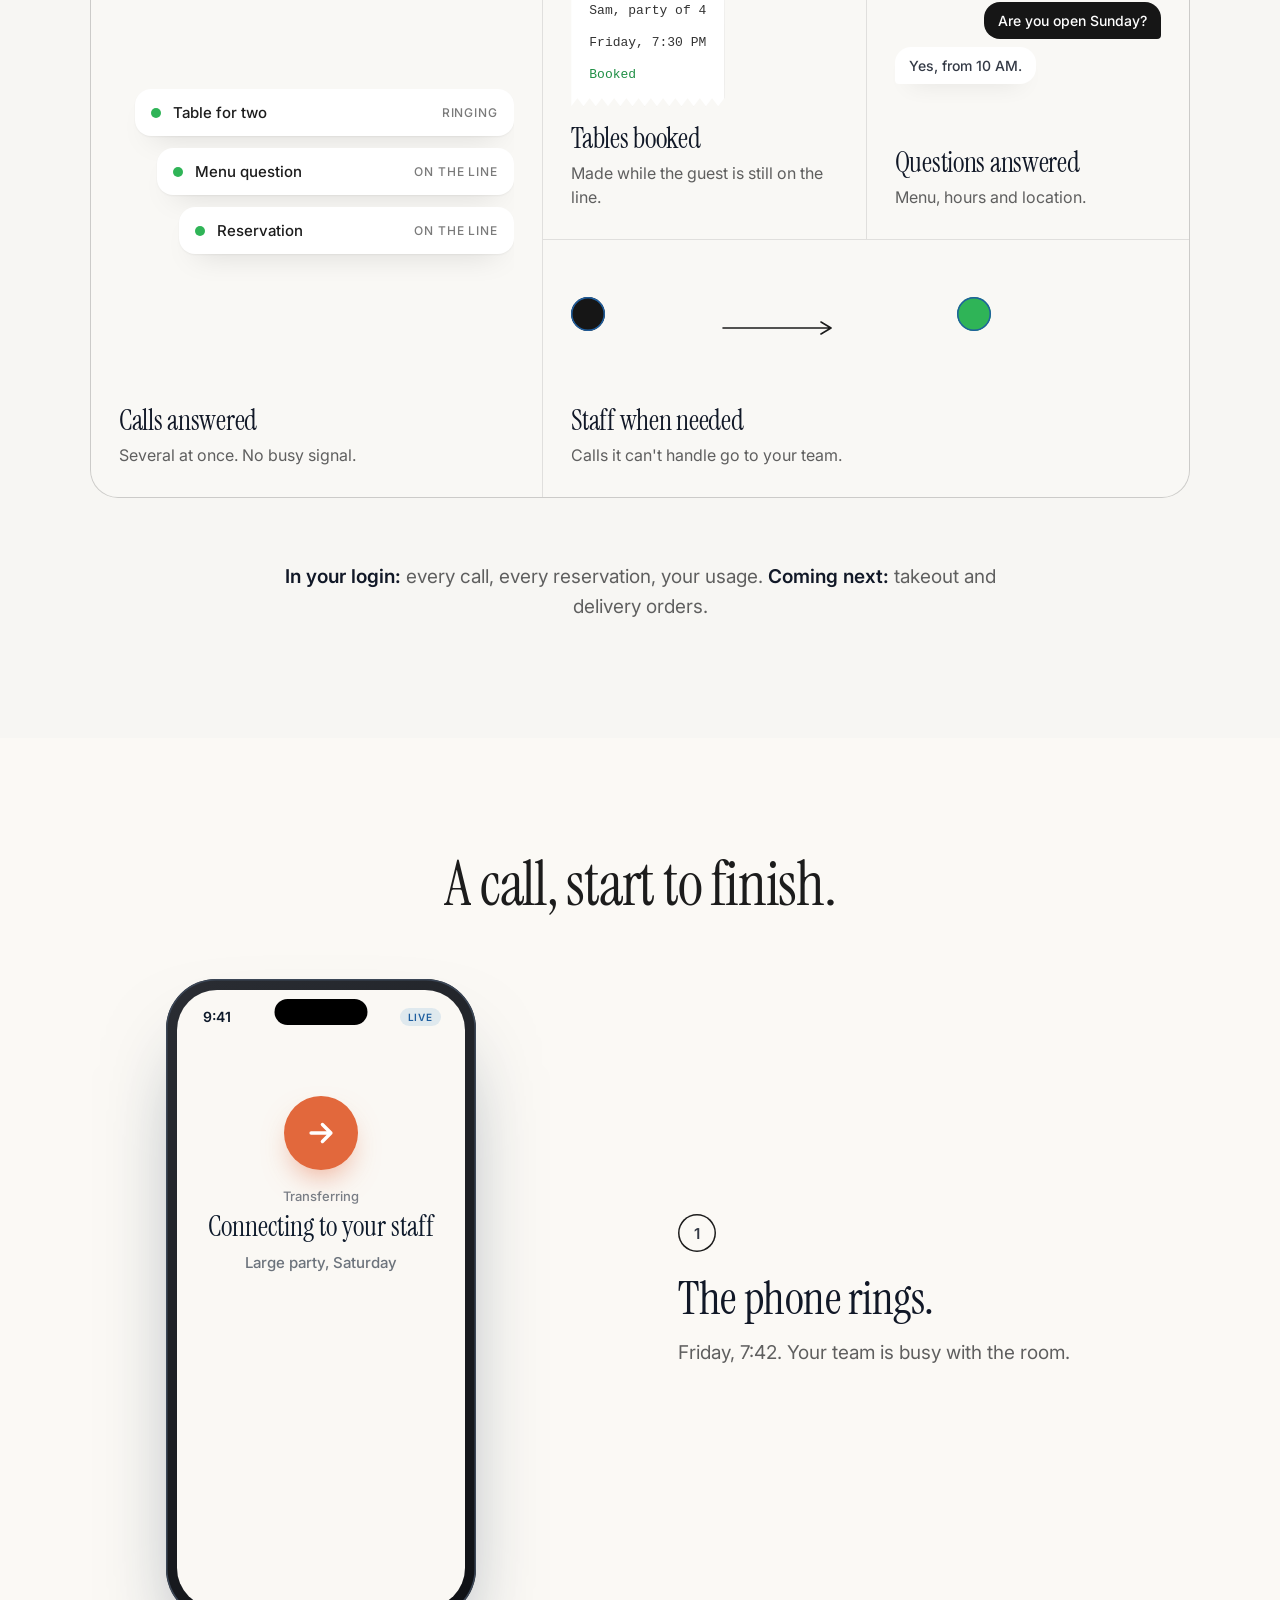
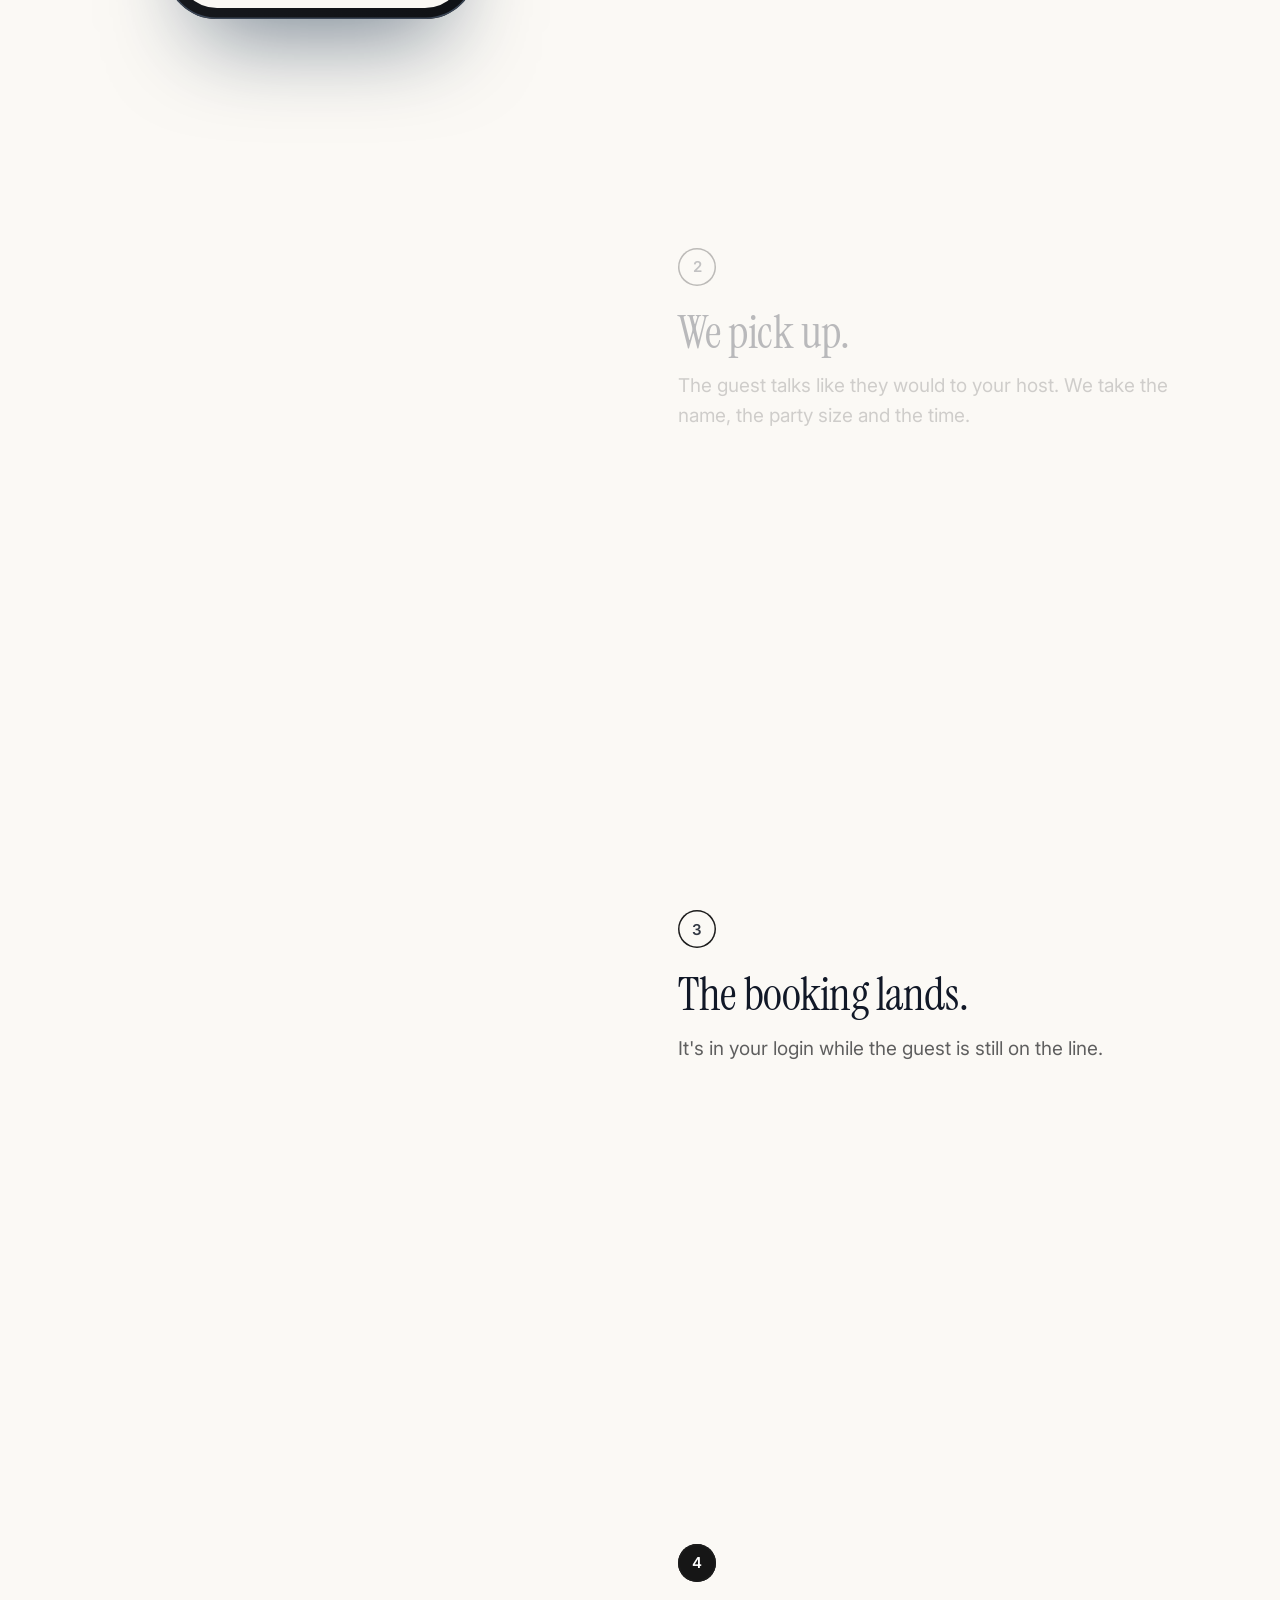
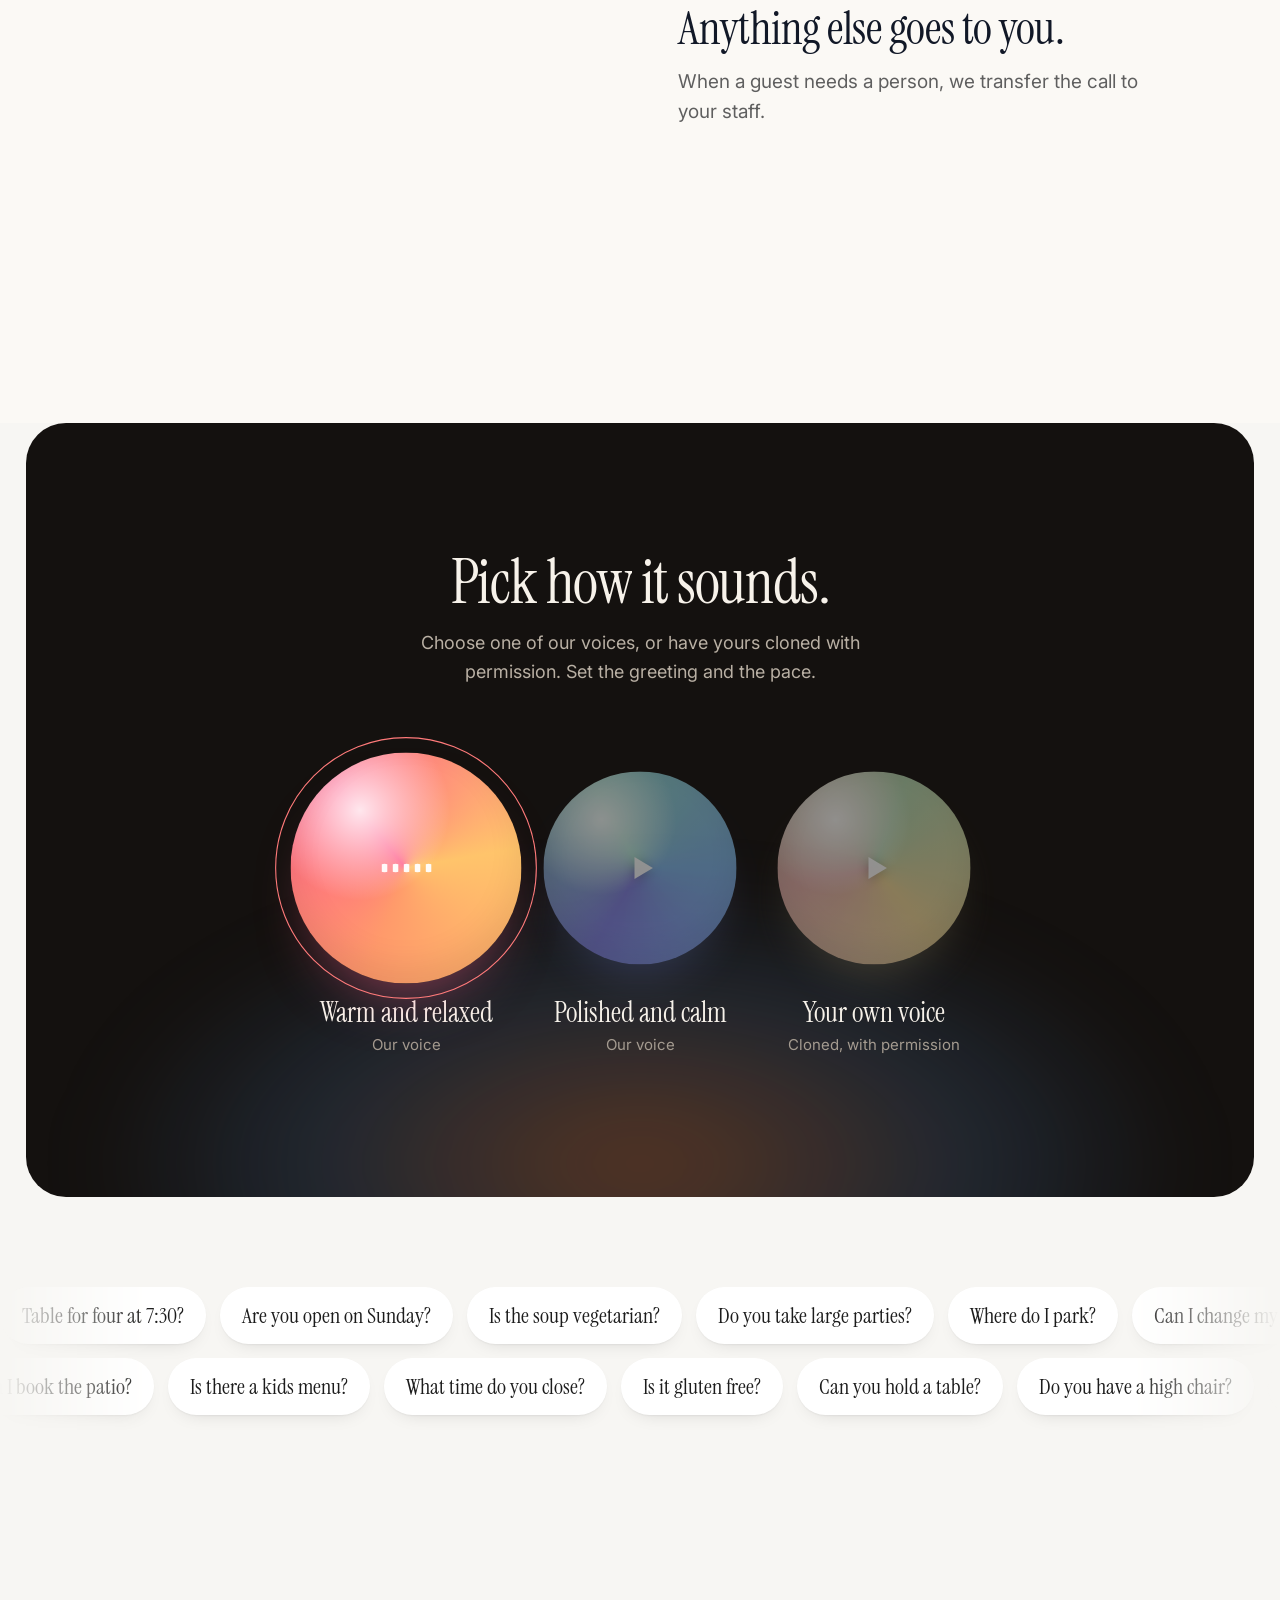
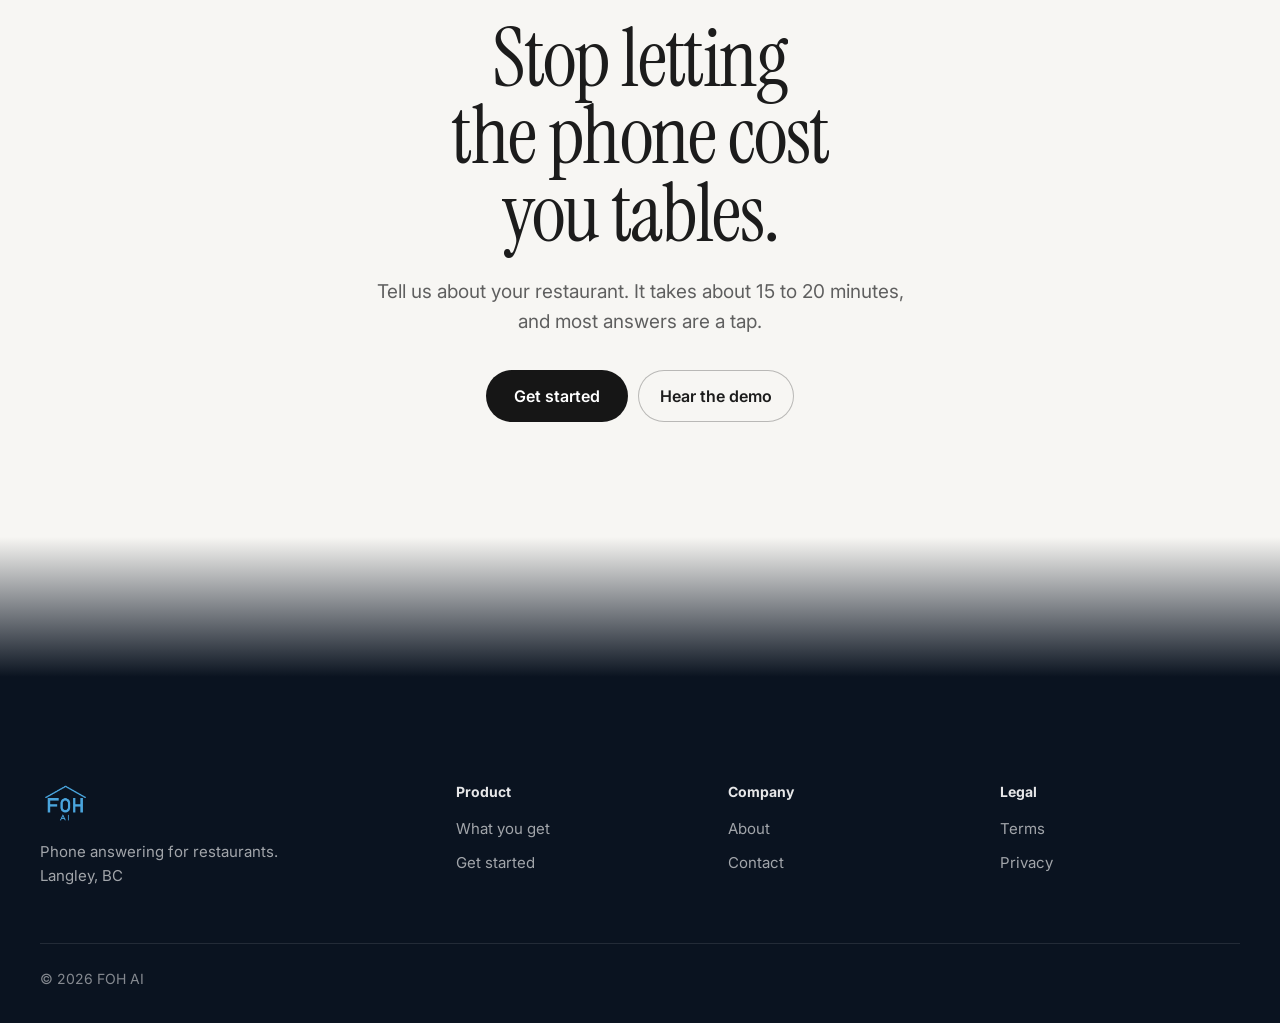
==== commit a2b38c0b: "Redesign v8: scroll story, voice orbs stage, bento features, two-row ticker, motion polish Co-Author" ====
--- a/index.html
+++ b/index.html
@@ -21,7 +21,6 @@
 </head>
 <body class="home">
 
-<a class="announce" href="onboarding.html">Set your restaurant up online in 15 to 20 minutes <span aria-hidden="true">→</span></a>
 
 <header class="hd">
   <div class="hd-in">
@@ -31,7 +30,7 @@
       <a href="about.html">About</a>
       <a href="contact.html">Contact</a>
     </nav>
-    <a class="b-blue hd-cta" href="onboarding.html">Get started <span class="arw" aria-hidden="true"><svg viewBox="0 0 24 24"><path d="M5 12h14M13 6l6 6-6 6"/></svg></span></a>
+    <a class="b-blue hd-cta pill-nav" href="onboarding.html">Get started <span class="arw" aria-hidden="true"><svg viewBox="0 0 24 24"><path d="M5 12h14M13 6l6 6-6 6"/></svg></span></a>
     <button class="hd-menu" id="menuBtn" type="button" aria-controls="siteNav" aria-expanded="false" aria-label="Open menu"><svg viewBox="0 0 24 24" aria-hidden="true"><path d="M4 7h16M4 12h16M4 17h16"/></svg></button>
   </div>
 </header>
@@ -41,23 +40,15 @@
 <section class="hero2">
 <div class="in hero-split">
   <div class="hero-c">
-    <p class="mono-label">For restaurants that can't miss a call</p>
-    <h1><span>Every call answered.</span> <em><span>Every table kept.</span></em></h1>
-    <p class="h-sub">A missed call is a table that books somewhere else. We pick up every call, through the rush and after close, so your staff stay with the guests in front of them.</p>
+    <h1>Your restaurant's phone, answered for you.</h1>
+    <p class="h-sub">We pick up your calls, take reservations and answer guest questions, so your staff stay with the people in the room.</p>
     <div class="hero-actions">
-      <a class="demo-card" data-demo-call href="tel:+17786525367">
-        <span class="demo-ico" aria-hidden="true"><svg viewBox="0 0 24 24"><path d="M22 16.9v3a2 2 0 0 1-2.2 2 19.8 19.8 0 0 1-8.6-3.1 19.5 19.5 0 0 1-6-6A19.8 19.8 0 0 1 2.1 4.2 2 2 0 0 1 4.1 2h3a2 2 0 0 1 2 1.7c.1 1 .4 1.9.7 2.8a2 2 0 0 1-.5 2.1L8.1 9.9a16 16 0 0 0 6 6l1.3-1.3a2 2 0 0 1 2.1-.4c.9.3 1.8.6 2.8.7a2 2 0 0 1 1.7 2z"/></svg></span>
-        <span class="demo-txt"><b>Hear it answer your call</b><small>Tap and our receptionist picks up.</small></span>
-        <span class="demo-arw" aria-hidden="true">→</span>
-      </a>
-      <a class="h-link" href="onboarding.html">Or get your restaurant set up <span aria-hidden="true">→</span></a>
-    </div>
-  </div>
-    <div class="showcase">
-      <div class="fc fc-1" aria-hidden="true"><i class="dot-live"></i><span><small>Line 1 · Reservation</small><b>Table for four, 7:30 PM</b></span><time>00:42</time></div>
-      <div class="fc fc-2" aria-hidden="true"><i class="dot-live"></i><span><small>Line 2 · Menu question</small><b>Is the soup vegetarian?</b></span><time>00:18</time></div>
-      <div class="fc fc-3" aria-hidden="true"><span class="ok">✓</span><span><small>Reservation booked</small><b>Sam · Party of 4 · 7:30 PM</b></span></div>
-      <div class="fc fc-4" aria-hidden="true"><span class="ok o">→</span><span><small>Sent to your staff</small><b>Large party, Saturday</b></span></div>
+      <a class="pill-dark" data-demo-call href="tel:+17786525367">Hear it answer a call</a>
+      <a class="h-link" href="onboarding.html">Set up your restaurant <span aria-hidden="true">→</span></a>
+    </div>
+    <p class="hero-note">Takes 15 to 20 minutes to set up online.</p>
+  </div>
+  <div class="showcase">
       <div class="phone" role="group" aria-label="Demo phone">
         <div class="screen">
           <div class="status" aria-hidden="true">
@@ -114,17 +105,82 @@
 <section class="panel feat" id="features">
   <div class="in">
     <div class="feat-head">
-      <p class="mono-label">What you get</p>
-      <h2>Your phone, covered.</h2>
-    </div>
-    <div class="cards4">
-      <article class="icard"><div class="ill"><svg viewBox="0 0 320 170" fill="none" stroke="#1566a6" stroke-width="2" stroke-linejoin="round" stroke-linecap="round" aria-hidden="true"><rect x="40" y="22" width="240" height="36" rx="10" fill="#fff"/><circle cx="62" cy="40" r="5" fill="#3ddc84" stroke="none"/><path d="M80 40h74"/><path d="M214 34v12M224 30v20M234 36v8M244 32v16M254 37v6" stroke="#1a7cc7"/><rect x="40" y="66" width="240" height="36" rx="10" fill="#fff"/><circle cx="62" cy="84" r="5" fill="#3ddc84" stroke="none"/><path d="M80 84h56"/><path d="M214 78v12M224 74v20M234 80v8M244 76v16M254 81v6" stroke="#1a7cc7"/><rect x="40" y="110" width="240" height="36" rx="10" fill="#fff"/><circle cx="62" cy="128" r="5" fill="#3ddc84" stroke="none"/><path d="M80 128h88"/><path d="M214 122v12M224 118v20M234 124v8M244 120v16M254 125v6" stroke="#1a7cc7"/></svg></div><h3>Calls answered</h3><p>Several at once. No busy signal.</p></article>
-      <article class="icard"><div class="ill"><svg viewBox="0 0 320 170" fill="none" stroke="#1566a6" stroke-width="2" stroke-linejoin="round" stroke-linecap="round" aria-hidden="true"><rect x="70" y="26" width="180" height="124" rx="16" fill="#fff"/><path d="M70 62h180"/><path d="M110 16v22M210 16v22"/><path d="M98 88h28M146 88h28M194 88h28M98 116h28M146 116h28"/><rect x="190" y="104" width="38" height="26" rx="8" fill="#1a7cc7" stroke="none"/><path d="M200 117l6 6 11-12" stroke="#fff"/></svg></div><h3>Tables booked</h3><p>Reservations made while the guest is still on the line.</p></article>
-      <article class="icard"><div class="ill"><svg viewBox="0 0 320 170" fill="none" stroke="#1566a6" stroke-width="2" stroke-linejoin="round" stroke-linecap="round" aria-hidden="true"><path d="M48 30h132a12 12 0 0 1 12 12v40a12 12 0 0 1-12 12h-92l-24 20V94h-16a12 12 0 0 1-12-12V42a12 12 0 0 1 12-12z" fill="#fff"/><path d="M68 52h92M68 68h60"/><path d="M272 82a12 12 0 0 0-12-12h-92a12 12 0 0 0-12 12v36a12 12 0 0 0 12 12h72l28 20v-20a12 12 0 0 0 12-12z" fill="#1a7cc7" transform="translate(-20 4)"/><path d="M168 98h76M168 114h48" stroke="#fff" transform="translate(-20 4)"/></svg></div><h3>Questions answered</h3><p>Menu, hours and location.</p></article>
-      <article class="icard"><div class="ill"><svg viewBox="0 0 320 170" fill="none" stroke="#1566a6" stroke-width="2" stroke-linejoin="round" stroke-linecap="round" aria-hidden="true"><rect x="46" y="30" width="62" height="110" rx="14" fill="#fff"/><path d="M68 44h18"/><circle cx="77" cy="122" r="5"/><path d="M122 85h86" stroke="#1a7cc7" stroke-dasharray="2 7"/><path d="M198 74l12 11-12 11" stroke="#1a7cc7"/><circle cx="256" cy="66" r="20" fill="#fff"/><path d="M218 140c0-24 17-38 38-38s38 14 38 38z" fill="#cfe4f7"/></svg></div><h3>Staff when needed</h3><p>Calls it can't handle go to your team.</p></article>
+      <h2>What you get</h2>
+    </div>
+    <div class="bento">
+      <article class="bc bc1" data-r><div class="mini calls"><span class="mc"><i></i>Table for two<em>Ringing</em></span><span class="mc"><i></i>Menu question<em>On the line</em></span><span class="mc"><i></i>Reservation<em>On the line</em></span></div><h3>Calls answered</h3><p>Several at once. No busy signal.</p></article>
+      <article class="bc bc2" data-r style="--d:.08s"><div class="mini slip"><b>Reservation</b><span>Sam, party of 4</span><span>Friday, 7:30 PM</span><span class="ok">Booked</span></div><h3>Tables booked</h3><p>Made while the guest is still on the line.</p></article>
+      <article class="bc bc3" data-r style="--d:.16s"><div class="mini ask"><span class="q">Are you open Sunday?</span><span class="a">Yes, from 10 AM.<u></u></span></div><h3>Questions answered</h3><p>Menu, hours and location.</p></article>
+      <article class="bc bc4" data-r style="--d:.24s"><div class="mini xfer"><span class="dot"></span><svg viewBox="0 0 120 20" aria-hidden="true"><path d="M2 10h108M100 4l10 6-10 6" fill="none" stroke="currentColor" stroke-width="1.6" stroke-linecap="round" stroke-linejoin="round"/></svg><span class="dot b"></span></div><h3>Staff when needed</h3><p>Calls it can't handle go to your team.</p></article>
     </div>
     <p class="feat-more"><b>In your login:</b> every call, every reservation, your usage. <b>Coming next:</b> takeout and delivery orders.</p>
   </div>
+</section>
+
+<!-- a call, start to finish: scroll-driven -->
+<section class="story" id="how">
+  <div class="in">
+    <div class="story-head"><h2>A call, start to finish.</h2></div>
+    <div class="story-grid">
+      <div class="story-stick">
+        <div class="sp" data-step="1" aria-hidden="true">
+          <div class="sp-ring"><i></i><i></i><i></i></div>
+          <div class="sp-screen">
+            <div class="sp-top"><span>9:41</span><span class="sp-pill">Live</span></div>
+            <div class="sp-view v1">
+              <small>Incoming call</small>
+              <b>Table for four?</b>
+              <span class="sp-num">(604) 555-01&bull;&bull;</span>
+              <div class="sp-answer"><span class="sp-btn"></span><em>FOH AI is answering</em></div>
+            </div>
+            <div class="sp-view v2">
+              <small>Live call</small>
+              <div class="sp-wave"><i style="--i:0"></i><i style="--i:1"></i><i style="--i:2"></i><i style="--i:3"></i><i style="--i:4"></i><i style="--i:5"></i><i style="--i:6"></i><i style="--i:7"></i><i style="--i:8"></i><i style="--i:9"></i><i style="--i:10"></i><i style="--i:11"></i><i style="--i:12"></i><i style="--i:13"></i><i style="--i:14"></i><i style="--i:15"></i><i style="--i:16"></i><i style="--i:17"></i><i style="--i:18"></i><i style="--i:19"></i><i style="--i:20"></i><i style="--i:21"></i><i style="--i:22"></i><i style="--i:23"></i><i style="--i:24"></i><i style="--i:25"></i><i style="--i:26"></i><i style="--i:27"></i></div>
+              <p class="l g">Hi, do you have a table for four tonight, around 7:30?</p>
+              <p class="l a">We do. Can I get a name for the booking?</p>
+              <p class="l g">It's Sam.</p>
+            </div>
+            <div class="sp-view v3">
+              <span class="sp-check"><svg viewBox="0 0 24 24"><path d="m5 12.5 4.5 4.5L19 7.5"/></svg></span>
+              <small>Reservation booked</small>
+              <b>Sam</b>
+              <dl><div><dt>Party</dt><dd>4 people</dd></div><div><dt>Time</dt><dd>7:30 PM</dd></div><div><dt>Taken</dt><dd>By phone</dd></div></dl>
+            </div>
+            <div class="sp-view v4">
+              <span class="sp-xfer"><svg viewBox="0 0 24 24"><path d="M5 12h14M13 6l6 6-6 6"/></svg></span>
+              <small>Transferring</small>
+              <b>Connecting to your staff</b>
+              <span class="sp-num">Large party, Saturday</span>
+            </div>
+          </div>
+        </div>
+      </div>
+      <ol class="story-steps">
+        <li data-s="1"><span class="sn">1</span><h3>The phone rings.</h3><p>Friday, 7:42. Your team is busy with the room.</p></li>
+        <li data-s="2"><span class="sn">2</span><h3>We pick up.</h3><p>The guest talks like they would to your host. We take the name, the party size and the time.</p></li>
+        <li data-s="3"><span class="sn">3</span><h3>The booking lands.</h3><p>It's in your login while the guest is still on the line.</p></li>
+        <li data-s="4"><span class="sn">4</span><h3>Anything else goes to you.</h3><p>When a guest needs a person, we transfer the call to your staff.</p></li>
+      </ol>
+    </div>
+  </div>
+</section>
+
+<!-- voice -->
+<section class="voices" id="voice">
+  <div class="in">
+    <div class="voices-head"><h2>Pick how it sounds.</h2><p class="soft">Choose one of our voices, or have yours cloned with permission. Set the greeting and the pace.</p></div>
+    <ul class="orbs">
+      <li class="orb o1"><button type="button" aria-pressed="true"><span class="ball"><span class="eq" aria-hidden="true"><i></i><i></i><i></i><i></i><i></i></span></span><b>Warm and relaxed</b><small>Our voice</small></button></li>
+      <li class="orb o2"><button type="button" aria-pressed="false"><span class="ball"><span class="eq" aria-hidden="true"><i></i><i></i><i></i><i></i><i></i></span></span><b>Polished and calm</b><small>Our voice</small></button></li>
+      <li class="orb o3"><button type="button" aria-pressed="false"><span class="ball"><span class="eq" aria-hidden="true"><i></i><i></i><i></i><i></i><i></i></span></span><b>Your own voice</b><small>Cloned, with permission</small></button></li>
+    </ul>
+  </div>
+</section>
+
+<!-- what guests ask -->
+<section class="ticker" aria-label="Things guests ask">
+  <div class="tk-track" aria-hidden="true"><span>Table for four at 7:30?</span><span>Are you open on Sunday?</span><span>Is the soup vegetarian?</span><span>Do you take large parties?</span><span>Where do I park?</span><span>Can I change my booking?</span><span>Table for four at 7:30?</span><span>Are you open on Sunday?</span><span>Is the soup vegetarian?</span><span>Do you take large parties?</span><span>Where do I park?</span><span>Can I change my booking?</span></div>
+  <div class="tk-track rev" aria-hidden="true"><span>Do you have a high chair?</span><span>Can I book the patio?</span><span>Is there a kids menu?</span><span>What time do you close?</span><span>Is it gluten free?</span><span>Can you hold a table?</span><span>Do you have a high chair?</span><span>Can I book the patio?</span><span>Is there a kids menu?</span><span>What time do you close?</span><span>Is it gluten free?</span><span>Can you hold a table?</span></div>
 </section>
 
 <!-- end -->
--- a/flow.css
+++ b/flow.css
@@ -297,3 +297,250 @@
   .hero-split .phone2{width:min(214px,46vw);transform:translate3d(calc(-50% + 20vw),0,0) rotate(6deg)}
 }
 @media (max-width:900px){.hero-split .showcase{height:clamp(560px,150vw,720px)}.hero-split .calling .hint{display:none}}
+
+/* soft watercolour wash behind the phones (made in Canva) */
+.hero-split .showcase::before{background:url("hero-wash.png") center/cover no-repeat;filter:blur(14px) saturate(1.1);opacity:.85;border-radius:0;aspect-ratio:auto;height:92%;width:130%;left:50%;top:4%;
+  -webkit-mask-image:radial-gradient(closest-side,#000 40%,transparent 100%);mask-image:radial-gradient(closest-side,#000 40%,transparent 100%)}
+
+/* ===== v6: one centred hero, calm palette, one button style (from the design review) ===== */
+body.home{background:#f7f6f3;--blue:#1f5fa0}
+body.home::before{display:none}
+body.home h1,body.home h2{font-weight:400;color:#1c1c1c}
+.hd.stuck{background:rgb(247 246 243 / .85)}
+.pill-dark,.pill-nav.b-blue{display:inline-flex;align-items:center;justify-content:center;height:52px;padding:0 28px;border-radius:999px;background:#161616;color:#fff;font:500 16px/1 var(--f-body);text-decoration:none;gap:0;min-height:0;transition:transform .15s,background .15s}
+.pill-dark:hover,.pill-nav.b-blue:hover{background:#2c2c2c;transform:translateY(-1px)}
+.pill-nav.b-blue{height:42px;padding:0 20px;font-size:15px}
+.pill-nav .arw{display:none}
+.hero-split{display:block}
+.hero-split .hero-c{text-align:center;align-items:center;display:flex;flex-direction:column;max-width:760px;margin:0 auto;padding-top:clamp(24px,5vw,72px)}
+.hero-split .hero-c h1{font-size:clamp(40px,5.4vw,70px);line-height:1.06;letter-spacing:-.005em;max-width:15ch;margin:0 auto 22px}
+.hero-split .hero-c .h-sub{margin:0 auto 32px;max-width:36em;font-size:18px;color:#5f5f5f}
+.hero-split .hero-actions{flex-direction:row;justify-content:center;align-items:center;gap:26px;flex-wrap:wrap;width:auto}
+.hero-split .hero-actions .h-link{margin:0;color:#1c1c1c;font-weight:500}
+.hero-note{margin:18px 0 0;font-size:14px;color:#6b6b6b}
+.hero-split .showcase{width:min(640px,100%);margin:clamp(36px,5vw,64px) auto 0;height:clamp(520px,60vw,600px);padding-top:0}
+.hero-split .showcase::before{width:150%;height:90%;left:50%;top:8%}
+.hero-split .showcase .phone,.hero-split .phone2{background:linear-gradient(145deg,#2a2d33,#0f1115);box-shadow:0 0 0 1.5px #3b4656 inset,0 40px 80px -30px rgb(0 0 0 / .5)}
+.hero-split .showcase .phone{width:min(290px,48vw);top:20px;transform:translate3d(calc(-50% - 105px),calc(var(--sy) * -.04px),0) rotate(-8deg)}
+.hero-split .phone2{width:min(270px,45vw);top:70px;transform:translate3d(calc(-50% + 115px),calc(var(--sy) * -.09px),0) rotate(9deg)}
+.showcase .calling .num,.showcase .calling .who{white-space:nowrap}
+.showcase .calling .num{font-size:16px}
+.p2-screen li em{white-space:nowrap}
+/* features: circles, serif titles, no boxes */
+body.home .panel{padding-block:clamp(72px,9vw,128px)}
+body.home .feat-head h2{font-size:clamp(36px,4.4vw,56px);margin:0}
+.feat-head{margin-bottom:clamp(40px,5vw,64px)}
+.cards4{max-width:1040px;margin:0 auto}
+.icard .ico{display:grid;place-items:center;width:52px;height:52px;margin:0 auto 20px;border-radius:50%;background:#fff;color:#1c1c1c;box-shadow:0 4px 14px rgb(0 0 0 / .07)}
+.icard .ico svg{width:22px;height:22px}
+.cards4 .icard p{font-size:16px;color:#5f5f5f;max-width:22ch}
+.feat-more{color:#5f5f5f}
+/* ending: calm, then a dark footer */
+body.home .end2{background:none;padding:clamp(72px,9vw,120px) 0;color:#1c1c1c}
+body.home .end2::before{display:none}
+body.home .end2 h2{color:#1c1c1c}
+body.home .end2 h2 em{color:#1c1c1c;font-style:normal}
+body.home .end2 p{color:#5f5f5f}
+body.home .end2 .b-blue.big{background:#161616;border-radius:999px;height:52px;padding:0 28px;min-height:0}
+body.home .end2 .b-blue.big .arw{display:none}
+body.home .end2 .b-line{color:#1c1c1c;box-shadow:inset 0 0 0 1px rgb(0 0 0 / .25);border-radius:999px;height:52px;min-height:0}
+body.home .end2 .b-line:hover{background:rgb(0 0 0 / .05)}
+@media (max-width:900px){
+  .hero-split .hero-c{text-align:center}
+  .hero-split .showcase{margin-inline:auto;height:clamp(500px,120vw,600px)}
+  .hero-split .showcase .phone{width:min(240px,50vw);transform:translate3d(calc(-50% - 17vw),0,0) rotate(-8deg)}
+  .hero-split .phone2{width:min(222px,46vw);transform:translate3d(calc(-50% + 20vw),0,0) rotate(9deg)}
+}
+
+/* ===== v7: motion and the scroll story ===== */
+.js .w{display:inline-block;overflow:hidden;vertical-align:top;padding-bottom:.12em;margin-bottom:-.12em}
+.js .w > span{display:inline-block;transform:translateY(112%);transition:transform .95s cubic-bezier(.2,.8,.2,1);transition-delay:calc(var(--wi,0) * 55ms + var(--wd,0ms))}
+.js .words-in .w > span{transform:none}
+#progress{position:fixed;left:0;top:0;height:3px;width:100%;transform-origin:0 50%;transform:scaleX(var(--p,0));background:linear-gradient(90deg,#1a7cc7,#e2683c);z-index:60;pointer-events:none}
+.hero2::after{content:"";position:absolute;inset:0;pointer-events:none;background:radial-gradient(420px circle at var(--mx,50%) var(--my,30%),rgb(26 124 199 / .10),transparent 70%);opacity:var(--mo,0);transition:opacity .4s}
+@media (prefers-reduced-motion:no-preference){
+  .js .hero-split .showcase .phone,.js .hero-split .phone2{translate:0 110px}
+  .js .hero-split .showcase.in-view .phone,.js .hero-split .showcase.in-view .phone2{translate:0 0;transition:translate 1.3s cubic-bezier(.2,.8,.2,1),opacity .9s ease}
+  .js .hero-split .showcase.in-view .phone2{transition-delay:.18s}
+  .hero-split .showcase::before{animation:washdrift 14s ease-in-out infinite alternate}
+}
+@keyframes washdrift{from{transform:translateX(-52%) translateY(0) scale(1)}to{transform:translateX(-48%) translateY(-14px) scale(1.06)}}
+
+/* what you get: lift on hover */
+.icard{transition:transform .4s cubic-bezier(.2,.8,.2,1)}
+.icard:hover{transform:translateY(-6px)}
+.icard .ico{transition:transform .4s cubic-bezier(.2,.8,.2,1),box-shadow .4s,background .3s,color .3s}
+.icard:hover .ico{transform:scale(1.1);background:#161616;color:#fff;box-shadow:0 12px 26px -10px rgb(0 0 0 / .4)}
+
+/* ---------- the scroll story ---------- */
+.story{padding:clamp(72px,9vw,128px) 0 clamp(40px,5vw,72px)}
+.story-head{text-align:center;margin-bottom:clamp(24px,4vw,56px)}
+body.home .story-head h2{font-size:clamp(36px,4.8vw,64px);margin:0 auto;max-width:none}
+.story-grid{display:grid;grid-template-columns:minmax(0,1fr) minmax(0,1fr);gap:clamp(24px,6vw,96px);align-items:start}
+.story-stick{position:sticky;top:max(90px,calc(50vh - 290px));display:flex;justify-content:center;align-self:start;padding:12px 0}
+.sp{position:relative;width:min(310px,80vw);aspect-ratio:9/18.6;border-radius:50px;padding:11px;background:linear-gradient(145deg,#2a2d33,#0f1115);box-shadow:0 0 0 1.5px #3b4656 inset,0 50px 90px -34px rgb(11 37 64 / .55)}
+.sp::before{content:"";position:absolute;top:20px;left:50%;transform:translateX(-50%);width:30%;height:26px;border-radius:16px;background:#000;z-index:5}
+.sp-ring{position:absolute;inset:0;z-index:-1;pointer-events:none}
+.sp-ring i{position:absolute;left:50%;top:50%;width:100%;aspect-ratio:1;border-radius:50%;border:1.5px solid rgb(26 124 199 / .35);translate:-50% -50%;opacity:0}
+.sp[data-step="1"] .sp-ring i{animation:rg 2.6s ease-out infinite}
+.sp-ring i:nth-child(2){animation-delay:.85s!important}.sp-ring i:nth-child(3){animation-delay:1.7s!important}
+@keyframes rg{0%{scale:1;opacity:.9}100%{scale:2.3;opacity:0}}
+.sp-screen{position:relative;height:100%;border-radius:40px;overflow:hidden;background:#faf8f4;color:var(--ink2)}
+.sp-top{position:absolute;top:18px;left:26px;right:24px;z-index:4;display:flex;justify-content:space-between;align-items:center;font:600 14px var(--f-body)}
+.sp-pill{font:600 10px var(--f-body);letter-spacing:.08em;text-transform:uppercase;padding:3px 8px;border-radius:999px;background:rgb(26 124 199 / .12);color:#1f5fa0}
+.sp-view{position:absolute;inset:0;padding:78px 24px 28px;display:flex;flex-direction:column;align-items:center;text-align:center;opacity:0;transform:translateY(16px) scale(.98);transition:opacity .5s ease,transform .6s cubic-bezier(.2,.8,.2,1);pointer-events:none}
+.sp[data-step="1"] .v1,.sp[data-step="2"] .v2,.sp[data-step="3"] .v3,.sp[data-step="4"] .v4{opacity:1;transform:none}
+.sp-view small{font:500 13px var(--f-body);color:rgb(14 26 43 / .55)}
+.sp-view b{font:400 32px/1.1 var(--f-head);margin-top:8px;color:var(--ink2)}
+.sp-num{margin-top:10px;font:500 15px var(--f-body);color:rgb(14 26 43 / .6)}
+.v1{background:radial-gradient(90% 50% at 50% 70%,rgb(61 220 132 / .22),transparent 70%)}
+.v1 b{margin-top:70px}
+.sp-answer{margin-top:auto;display:flex;flex-direction:column;align-items:center;gap:14px}
+.sp-btn{width:68px;height:68px;border-radius:50%;background:#16a34a;box-shadow:0 0 0 10px rgb(61 220 132 / .2);position:relative}
+.sp-btn::after{content:"";position:absolute;inset:0;margin:auto;width:28px;height:28px;background:#fff;-webkit-mask:url("data:image/svg+xml,%3Csvg xmlns='http://www.w3.org/2000/svg' viewBox='0 0 24 24'%3E%3Cpath d='M6.6 10.8a15.1 15.1 0 0 0 6.6 6.6l2.2-2.2c.3-.3.7-.4 1-.2 1.1.4 2.3.6 3.6.6.6 0 1 .4 1 1V20c0 .6-.4 1-1 1A17 17 0 0 1 3 4c0-.6.4-1 1-1h3.5c.6 0 1 .4 1 1 0 1.3.2 2.5.6 3.6.1.3 0 .7-.2 1z'/%3E%3C/svg%3E") center/contain no-repeat;mask:url("data:image/svg+xml,%3Csvg xmlns='http://www.w3.org/2000/svg' viewBox='0 0 24 24'%3E%3Cpath d='M6.6 10.8a15.1 15.1 0 0 0 6.6 6.6l2.2-2.2c.3-.3.7-.4 1-.2 1.1.4 2.3.6 3.6.6.6 0 1 .4 1 1V20c0 .6-.4 1-1 1A17 17 0 0 1 3 4c0-.6.4-1 1-1h3.5c.6 0 1 .4 1 1 0 1.3.2 2.5.6 3.6.1.3 0 .7-.2 1z'/%3E%3C/svg%3E") center/contain no-repeat}
+.sp-answer em{font:500 13px var(--f-body);font-style:normal;color:#12813b}
+.sp[data-step="1"] .sp-btn{animation:pulsebtn 1.6s ease-out infinite}
+@keyframes pulsebtn{0%{box-shadow:0 0 0 0 rgb(61 220 132 / .5)}100%{box-shadow:0 0 0 24px rgb(61 220 132 / 0)}}
+.v2{align-items:stretch;text-align:left}
+.v2 small{text-align:center}
+.sp-wave{display:flex;align-items:center;justify-content:center;gap:3px;height:54px;margin:12px 0 16px}
+.sp-wave i{flex:1;max-width:6px;height:100%;border-radius:3px;background:linear-gradient(#1a7cc7,#4aa5dd);transform:scaleY(.2)}
+.sp[data-step="2"] .sp-wave i{animation:eqb 1s ease-in-out infinite;animation-delay:calc(var(--i) * -90ms)}
+@keyframes eqb{0%,100%{transform:scaleY(.2)}50%{transform:scaleY(1)}}
+.v2 .l{margin:0 0 8px;padding:10px 14px;border-radius:15px 15px 15px 4px;background:#fff;box-shadow:0 1px 2px rgb(11 37 64 / .08);font-size:13.5px;line-height:1.4;opacity:0;transform:translateY(10px)}
+.v2 .l.a{align-self:flex-end;border-radius:15px 15px 4px 15px;background:#1f5fa0;color:#fff;margin-left:26px}
+.v2 .l.g{margin-right:26px}
+.sp[data-step="2"] .v2 .l{animation:lin .55s cubic-bezier(.2,.8,.2,1) forwards}
+.sp[data-step="2"] .v2 .l:nth-of-type(1){animation-delay:.3s}.sp[data-step="2"] .v2 .l:nth-of-type(2){animation-delay:1.2s}.sp[data-step="2"] .v2 .l:nth-of-type(3){animation-delay:2.1s}
+@keyframes lin{to{opacity:1;transform:none}}
+.sp-check{display:grid;place-items:center;width:74px;height:74px;border-radius:50%;background:#16a34a;margin-top:28px;box-shadow:0 14px 30px -10px rgb(22 163 74 / .6)}
+.sp-check svg{width:38px;height:38px;fill:none;stroke:#fff;stroke-width:2.6;stroke-linecap:round;stroke-linejoin:round;stroke-dasharray:30;stroke-dashoffset:30}
+.sp[data-step="3"] .sp-check{animation:pop .6s cubic-bezier(.2,1.4,.4,1) both}
+.sp[data-step="3"] .sp-check svg{animation:draw .5s .3s ease forwards}
+@keyframes pop{from{scale:.4;opacity:0}to{scale:1;opacity:1}}
+@keyframes draw{to{stroke-dashoffset:0}}
+.v3 small{margin-top:18px}
+.v3 dl{width:100%;margin:22px 0 0}
+.v3 dl div{display:flex;justify-content:space-between;padding:11px 0;border-top:1px dashed rgb(14 26 43 / .2);font-size:14px}
+.v3 dt{color:rgb(14 26 43 / .55)}.v3 dd{margin:0;font-weight:600}
+.sp-xfer{display:grid;place-items:center;width:74px;height:74px;border-radius:50%;background:#e2683c;margin-top:28px;box-shadow:0 14px 30px -10px rgb(226 104 60 / .6)}
+.sp-xfer svg{width:34px;height:34px;fill:none;stroke:#fff;stroke-width:2.4;stroke-linecap:round;stroke-linejoin:round}
+.sp[data-step="4"] .sp-xfer svg{animation:slidearw 1.1s ease-in-out infinite}
+@keyframes slidearw{0%,100%{transform:translateX(-4px)}50%{transform:translateX(6px)}}
+.v4 small{margin-top:18px}.v4 b{font-size:28px}
+.story-steps{list-style:none;margin:0;padding:0}
+.story-steps li{min-height:72vh;display:flex;flex-direction:column;justify-content:center;opacity:.28;transition:opacity .5s ease}
+.story-steps li.on{opacity:1}
+.story-steps .sn{display:grid;place-items:center;width:38px;height:38px;border-radius:50%;box-shadow:inset 0 0 0 1.5px #1c1c1c;font:600 15px var(--f-body);margin-bottom:22px;transition:background .4s,color .4s}
+.story-steps li.on .sn{background:#161616;color:#fff}
+body.home .story-steps h3{font:400 clamp(32px,3.6vw,50px)/1.08 var(--f-head);letter-spacing:-.01em;margin:0 0 14px}
+.story-steps p{font-size:19px;line-height:1.55;color:#5f5f5f;max-width:26em;margin:0}
+.no-js-steps .story-steps li{opacity:1}
+
+/* ---------- voices ---------- */
+.voices{padding:clamp(72px,9vw,128px) 0}
+.voices-head{text-align:center;margin-bottom:clamp(40px,5vw,72px)}
+body.home .voices-head h2{font-size:clamp(36px,4.8vw,64px);margin:0 auto 16px;max-width:none}
+.voices-head .soft{margin:0 auto;text-align:center}
+.orbs{list-style:none;margin:0 auto;padding:0;max-width:1000px;display:grid;grid-template-columns:repeat(3,1fr);gap:24px}
+.orb button{all:unset;box-sizing:border-box;cursor:pointer;display:flex;flex-direction:column;align-items:center;width:100%;text-align:center;padding:12px 0}
+.orb button:focus-visible{outline:2px solid #1f5fa0;outline-offset:6px;border-radius:24px}
+.ball{position:relative;display:grid;place-items:center;width:clamp(150px,17vw,210px);aspect-ratio:1;border-radius:50%;margin-bottom:24px;transition:transform .5s cubic-bezier(.2,.8,.2,1);
+  background:radial-gradient(circle at 30% 25%,rgb(255 255 255 / .85),transparent 38%),var(--g);box-shadow:0 30px 50px -24px var(--sh),inset 0 -14px 30px rgb(0 0 0 / .08)}
+.ball::before{content:"";position:absolute;inset:-14px;border-radius:50%;border:1.5px solid var(--ring);opacity:0;transform:scale(.92);transition:opacity .4s,transform .5s}
+.orb button:hover .ball{transform:translateY(-8px) scale(1.04)}
+.orb button[aria-pressed="true"] .ball::before{opacity:1;transform:none}
+.o1{--g:conic-gradient(from 200deg at 50% 50%,#ff9a6b,#ff5e8a,#ffc46b,#ff9a6b);--sh:rgb(255 94 138 / .5);--ring:#ff7a7a}
+.o2{--g:conic-gradient(from 90deg at 50% 50%,#6bb6ff,#7b7bff,#79e0c7,#6bb6ff);--sh:rgb(107 134 255 / .5);--ring:#6b86ff}
+.o3{--g:conic-gradient(from 20deg at 50% 50%,#a8d8a0,#f4d27a,#f2a9a0,#a8d8a0);--sh:rgb(190 170 100 / .5);--ring:#c9a85a}
+.eq{display:flex;align-items:center;gap:5px;height:44px}
+.eq i{width:5px;height:100%;border-radius:3px;background:#fff;transform:scaleY(.18);opacity:.95}
+.orb button:hover .eq i,.orb button[aria-pressed="true"] .eq i{animation:eqb .9s ease-in-out infinite}
+.eq i:nth-child(2){animation-delay:-.2s!important}.eq i:nth-child(3){animation-delay:-.45s!important}.eq i:nth-child(4){animation-delay:-.1s!important}.eq i:nth-child(5){animation-delay:-.6s!important}
+.orb b{font:400 28px/1.15 var(--f-head);color:#1c1c1c}
+.orb small{margin-top:4px;font-size:15px;color:#6b6b6b}
+@media (prefers-reduced-motion:no-preference){.ball{animation:orbfloat 7s ease-in-out infinite}.o2 .ball{animation-delay:-2.3s}.o3 .ball{animation-delay:-4.6s}}
+@keyframes orbfloat{0%,100%{translate:0 0}50%{translate:0 -10px}}
+
+/* ---------- ticker ---------- */
+.ticker{overflow:hidden;padding:clamp(28px,4vw,48px) 0;-webkit-mask-image:linear-gradient(90deg,transparent,#000 12%,#000 88%,transparent);mask-image:linear-gradient(90deg,transparent,#000 12%,#000 88%,transparent)}
+.tk-track{display:flex;gap:14px;width:max-content;animation:tk 48s linear infinite}
+.tk-track span{white-space:nowrap;padding:14px 22px;border-radius:999px;background:#fff;box-shadow:0 1px 2px rgb(0 0 0 / .05),0 8px 20px -12px rgb(0 0 0 / .18);font:400 22px var(--f-head);color:#1c1c1c}
+.ticker:hover .tk-track{animation-play-state:paused}
+@keyframes tk{to{transform:translateX(calc(-50% - 7px))}}
+@media (prefers-reduced-motion:reduce){.tk-track{animation:none}}
+
+@media (max-width:900px){
+  .story-grid{grid-template-columns:1fr}
+  .story-stick{top:70px;z-index:5;padding:6px 0;background:linear-gradient(#f7f6f3 80%,transparent)}
+  .sp{width:min(230px,58vw)}
+  .sp-view{padding:64px 16px 18px}
+  .sp-view b{font-size:24px}.v1 b{margin-top:40px}
+  .story-steps li{min-height:46vh;align-items:center;text-align:center}
+  .story-steps p{margin:0 auto}
+  .orbs{grid-template-columns:1fr;gap:36px}
+}
+
+/* ---------- v8: bento, dark voices stage, two-row ticker, rhythm ---------- */
+.cards4{display:none}
+.bento{display:grid;grid-template-columns:1.4fr 1fr 1fr;grid-auto-rows:minmax(250px,auto);gap:1px;max-width:1100px;margin:0 auto;background:rgb(0 0 0/.09);border:1px solid rgb(0 0 0/.09);border-radius:28px;overflow:hidden}
+.bc{background:#f9f8f5;padding:28px 28px 30px;display:flex;flex-direction:column;justify-content:flex-end;position:relative;transition:background .4s}
+.bc:hover{background:#fff}
+.bc1{grid-row:span 2}
+body.home .bc h3{font:400 28px/1.1 var(--f-head);margin:18px 0 6px;text-align:left;max-width:none}
+.bc p{margin:0;color:#5f5f5f;font-size:16px;line-height:1.5;max-width:30ch;text-align:left}
+.mini{flex:1;display:flex;flex-direction:column;justify-content:center;gap:10px;min-height:120px}
+.calls{gap:12px}
+.mc{display:flex;align-items:center;gap:12px;background:#fff;border-radius:16px;padding:14px 16px;font:500 15px Inter,sans-serif;color:#1c1c1c;box-shadow:0 1px 2px rgb(0 0 0/.05),0 14px 30px -18px rgb(0 0 0/.25);animation:mcin 6s var(--e,cubic-bezier(.16,1,.3,1)) infinite}
+.mc:nth-child(2){animation-delay:.5s;margin-left:22px}.mc:nth-child(3){animation-delay:1s;margin-left:44px}
+.mc i{width:10px;height:10px;border-radius:50%;background:#2fb457;box-shadow:0 0 0 0 rgb(47 180 87/.5);animation:ping 1.8s infinite}
+.mc em{margin-left:auto;font-style:normal;font-size:12px;letter-spacing:.08em;text-transform:uppercase;color:#7a7a7a}
+@keyframes mcin{0%{opacity:0;transform:translateY(16px)}12%,88%{opacity:1;transform:none}100%{opacity:0;transform:translateY(-8px)}}
+@keyframes ping{70%{box-shadow:0 0 0 9px rgb(47 180 87/0)}100%{box-shadow:0 0 0 0 rgb(47 180 87/0)}}
+.slip{align-self:flex-start;background:#fff;padding:16px 18px 20px;border-radius:6px 6px 0 0;font:500 13px/1.7 ui-monospace,Menlo,monospace;color:#333;box-shadow:0 18px 30px -20px rgb(0 0 0/.4);clip-path:polygon(0 0,100% 0,100% calc(100% - 8px),96% 100%,92% calc(100% - 8px),88% 100%,84% calc(100% - 8px),80% 100%,76% calc(100% - 8px),72% 100%,68% calc(100% - 8px),64% 100%,60% calc(100% - 8px),56% 100%,52% calc(100% - 8px),48% 100%,44% calc(100% - 8px),40% 100%,36% calc(100% - 8px),32% 100%,28% calc(100% - 8px),24% 100%,20% calc(100% - 8px),16% 100%,12% calc(100% - 8px),8% 100%,4% calc(100% - 8px),0 100%);animation:print 5s steps(14) infinite}
+.slip b{display:block;font-size:11px;letter-spacing:.14em;text-transform:uppercase;color:#888}.slip span{display:block}.slip .ok{color:#1f8f45}
+@keyframes print{0%{clip-path:inset(0 0 100% 0)}35%,100%{clip-path:inset(0)}}
+.ask{gap:8px}.ask .q{align-self:flex-end;background:#161616;color:#fff;border-radius:16px 16px 4px 16px;padding:10px 14px;font:500 14px Inter,sans-serif}
+.ask .a{align-self:flex-start;background:#fff;border-radius:16px 16px 16px 4px;padding:10px 14px;font:500 14px Inter,sans-serif;box-shadow:0 10px 24px -16px rgb(0 0 0/.3);position:relative;overflow:hidden;animation:typed 5s steps(18) infinite}
+@keyframes typed{0%,10%{clip-path:inset(0 100% 0 0)}50%,100%{clip-path:inset(0)}}
+.xfer{flex-direction:row;align-items:center;gap:10px;color:#1c1c1c}
+.xfer svg{flex:1;height:20px;stroke-dasharray:140;animation:dash 3.6s ease-in-out infinite}
+.xfer .dot{width:34px;height:34px;border-radius:50%;background:#161616}.xfer .dot.b{background:#2fb457}
+@keyframes dash{0%{stroke-dashoffset:140}50%,100%{stroke-dashoffset:0}}
+@media (max-width:900px){.bento{grid-template-columns:1fr 1fr}.bc1{grid-row:auto;grid-column:span 2}}
+@media (max-width:560px){.bento{grid-template-columns:1fr}.bc1{grid-column:auto}}
+
+/* section rhythm */
+.story{background:#fbf9f5}
+.voices{background:#14110f;color:#f4efe8;border-radius:40px;margin:0 clamp(8px,2vw,28px);padding:clamp(80px,10vw,150px) 0;position:relative;overflow:hidden}
+.voices::before{content:"";position:absolute;left:50%;top:60%;width:90%;aspect-ratio:2/1;transform:translateX(-50%);background:radial-gradient(closest-side,rgb(214 120 70/.35),rgb(90 140 200/.18) 60%,transparent);filter:blur(40px);pointer-events:none}
+.voices .in{position:relative}
+body.home .voices-head h2{color:#f7f2ea}
+.voices-head .soft{color:#b9b0a4}
+.orb b{color:#f7f2ea}.orb small{color:#a49b90}
+.orbs{transition:none}
+.orb button .ball{transition:transform .6s cubic-bezier(.34,1.4,.64,1),opacity .4s,filter .4s}
+.orbs:has([aria-pressed="true"]) .orb button[aria-pressed="false"] .ball{opacity:.55;transform:scale(.92);filter:saturate(.7)}
+.orb button[aria-pressed="true"] .ball{transform:scale(1.1)}
+.orb button .ball::after{content:"";position:absolute;left:50%;top:50%;width:0;height:0;transform:translate(-30%,-50%);border-left:20px solid rgb(255 255 255/.92);border-top:12px solid transparent;border-bottom:12px solid transparent;filter:drop-shadow(0 2px 6px rgb(0 0 0/.3));transition:opacity .3s}
+.orb button[aria-pressed="true"] .ball::after{opacity:0}
+.orb button[aria-pressed="false"] .eq{opacity:0}
+.ticker{display:flex;flex-direction:column;gap:14px;padding:clamp(56px,7vw,96px) 0}
+.tk-track.rev{animation-direction:reverse;animation-duration:62s;margin-left:-300px}
+.end2{padding-bottom:clamp(72px,9vw,140px)}
+body.home .ft2{background:linear-gradient(#f7f6f3,#0a1320 140px)}
+body.home .ft2 .ft-in{padding-top:180px}
+
+/* nav blur after scroll */
+.hd,header.hd,.header{transition:background .3s,backdrop-filter .3s}
+body.scrolled .hd,body.scrolled header{background:rgb(247 246 243/.74)!important;-webkit-backdrop-filter:blur(14px) saturate(1.4);backdrop-filter:blur(14px) saturate(1.4)}
+#progress{height:2px}
+.eyebrow,.story-steps small{font:500 12px ui-monospace,Menlo,monospace;letter-spacing:.14em;text-transform:uppercase}
+body.home h1,body.home .hero-c h1{letter-spacing:-.025em}
+.bc4{grid-column:span 2}.bc4 .xfer{max-width:420px}
+body.home .voices-head .soft,body.home .voices-head p{color:#b9b0a4}
+@media (max-width:900px){.bc4{grid-column:span 2}}
+@media (max-width:560px){.bc4{grid-column:auto}}
+.slip{animation:printh 6s ease-in-out infinite;overflow:hidden}
+@keyframes printh{0%{max-height:0;padding-top:0;padding-bottom:0;opacity:.2}12%{opacity:1}40%,92%{max-height:160px;padding-top:16px;padding-bottom:20px;opacity:1}100%{max-height:0;padding-top:0;padding-bottom:0;opacity:0}}
+.bc2 .mini{justify-content:flex-start}
